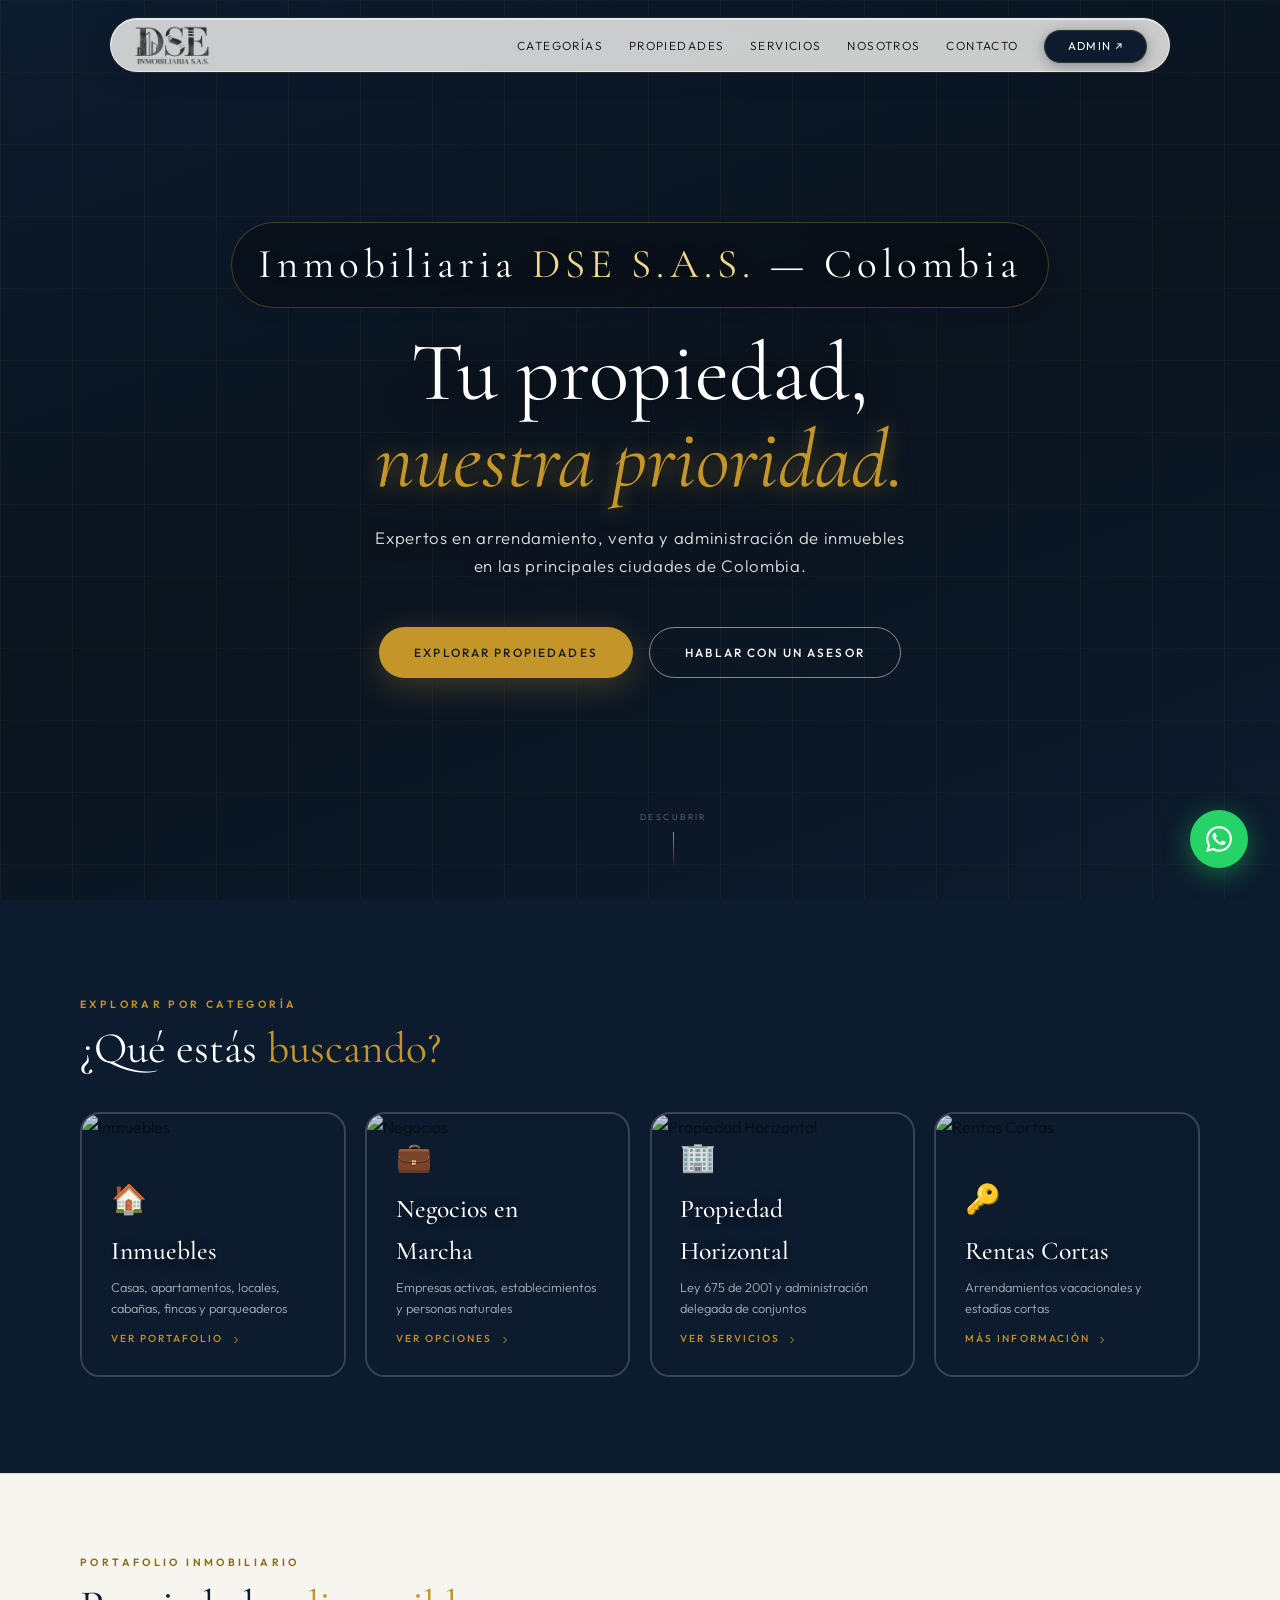
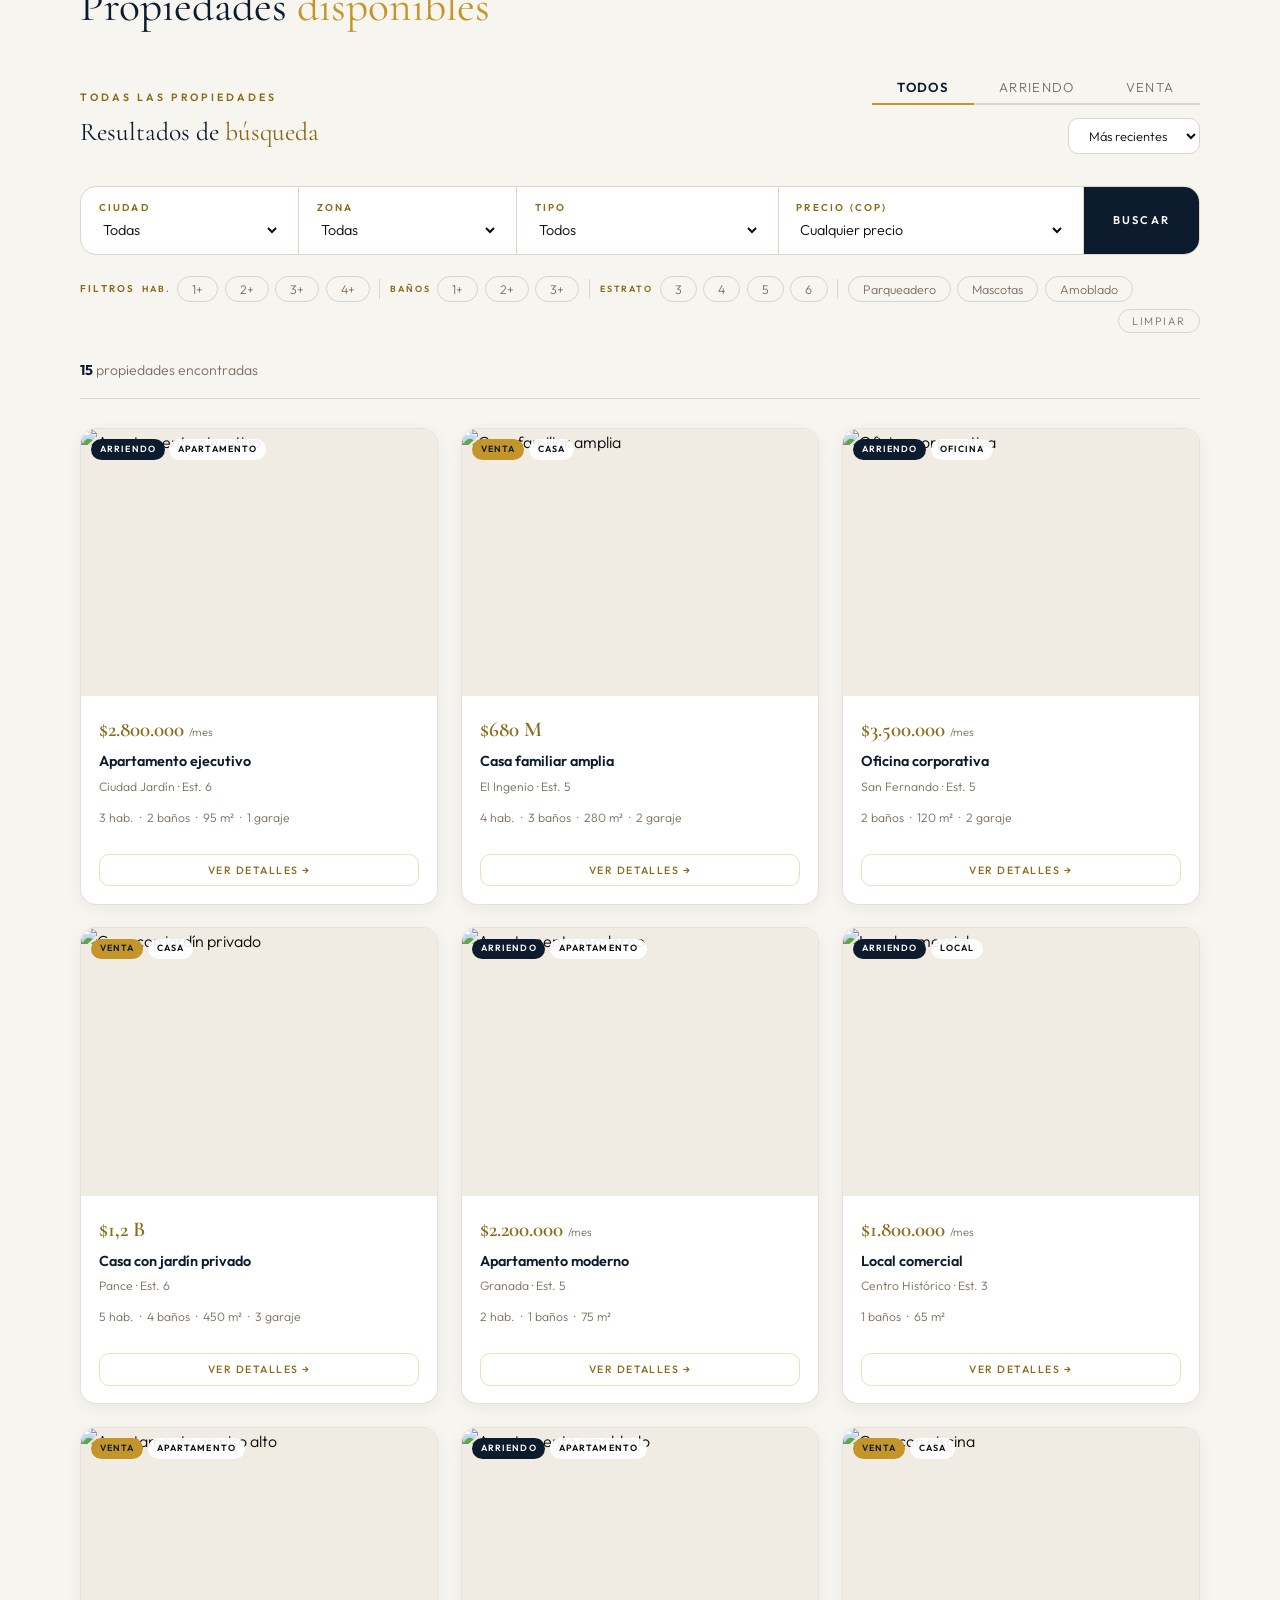
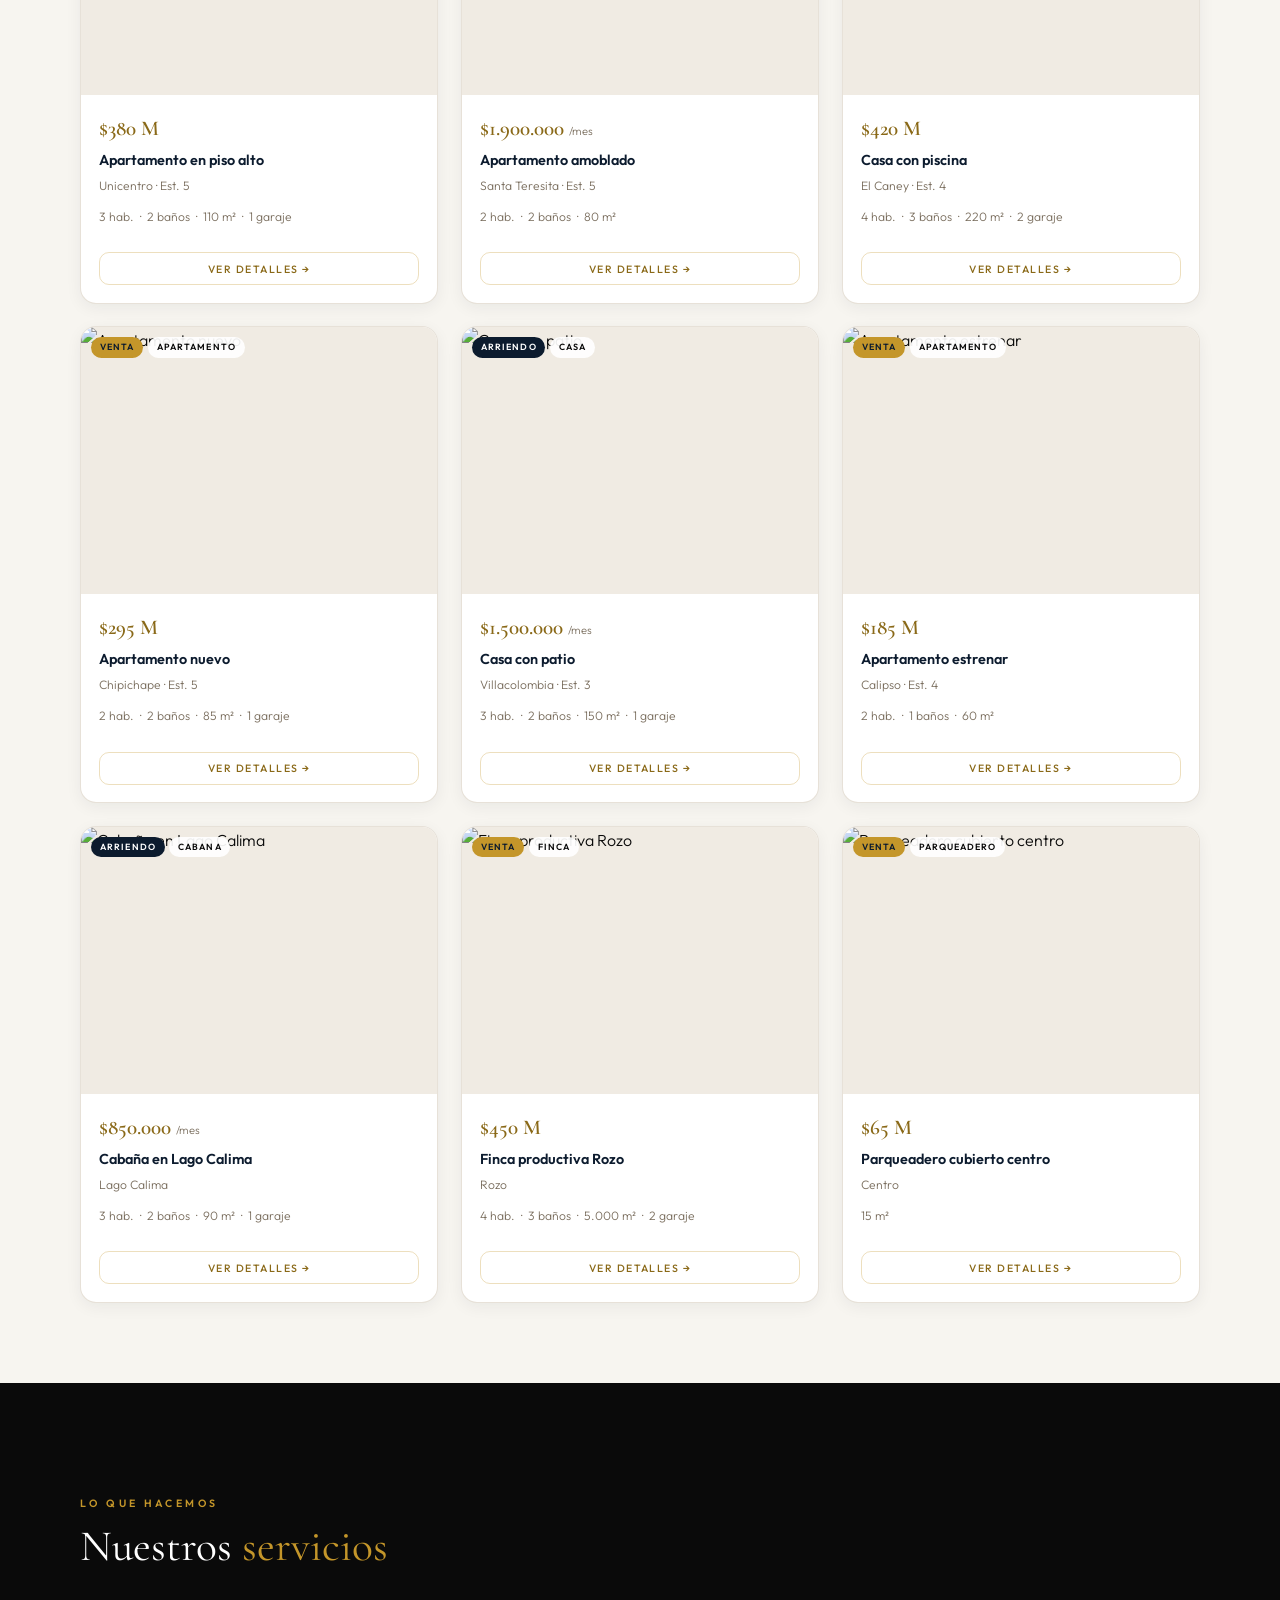
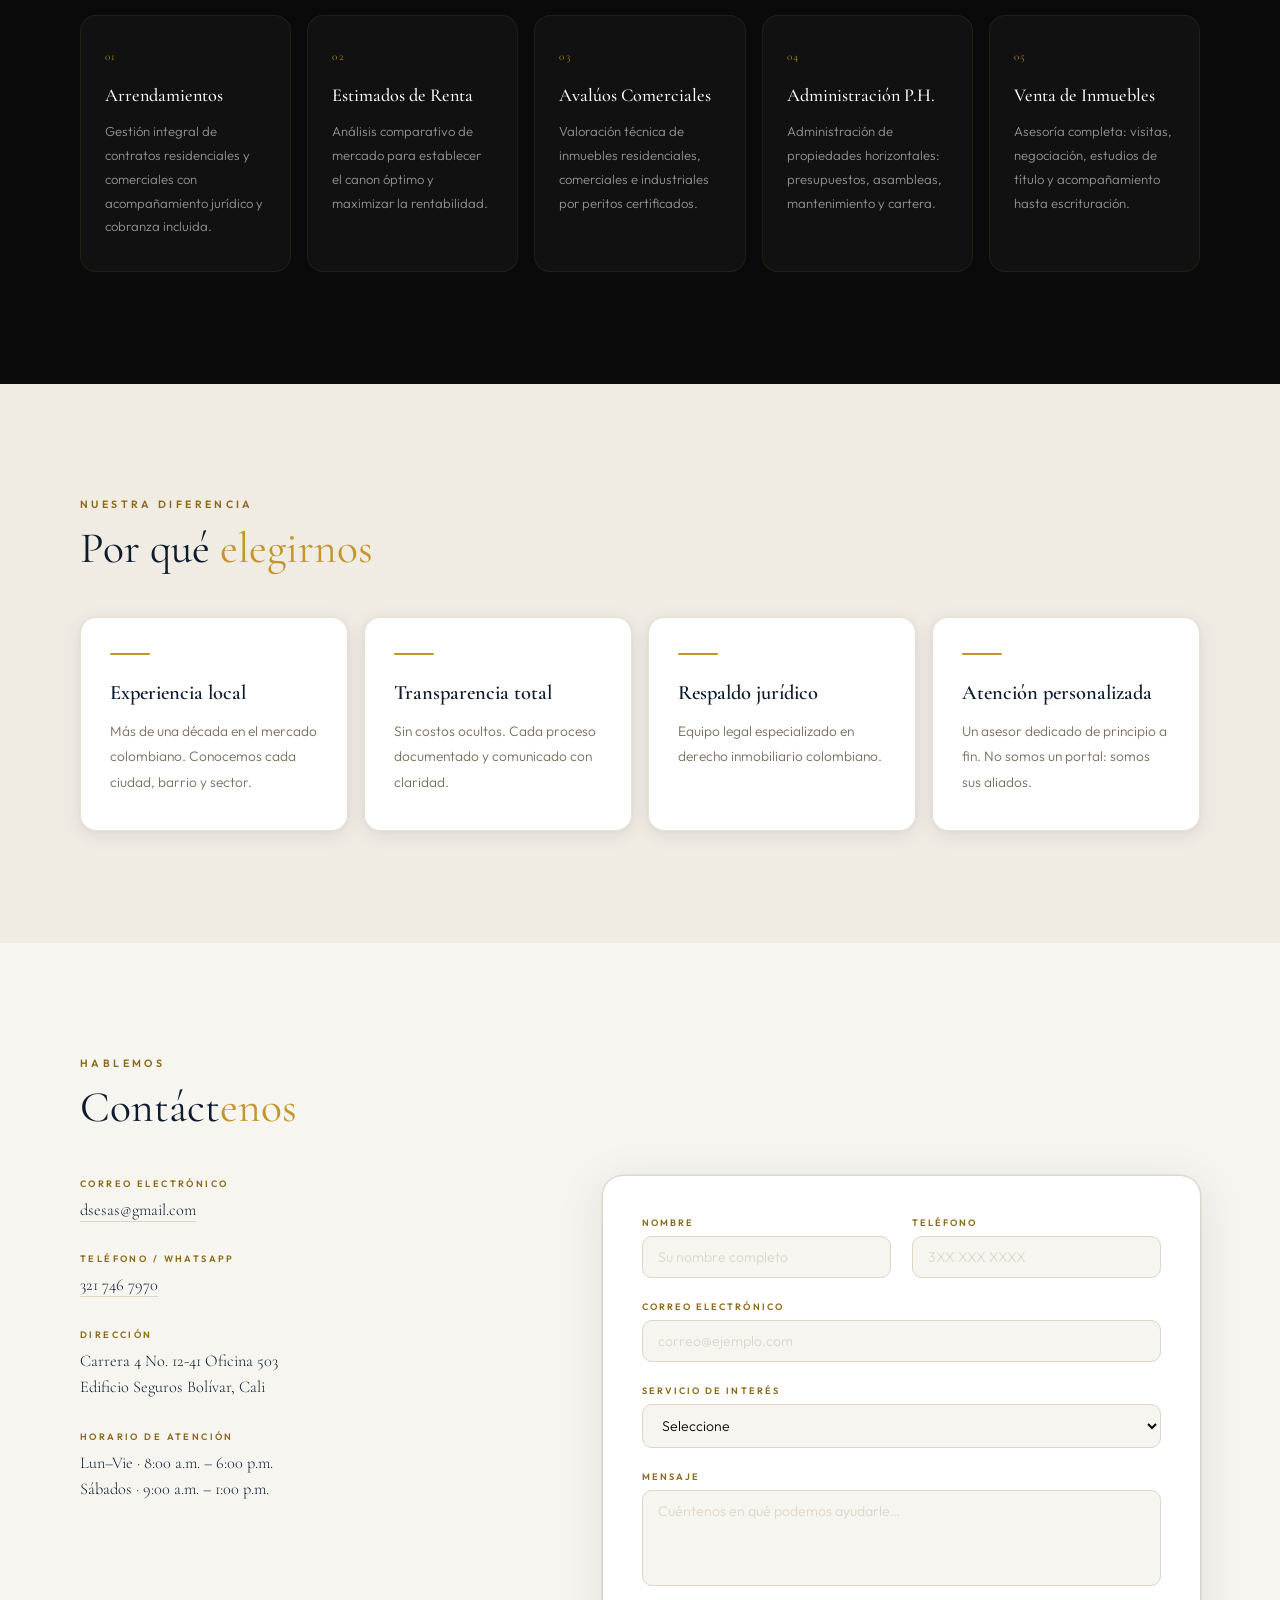
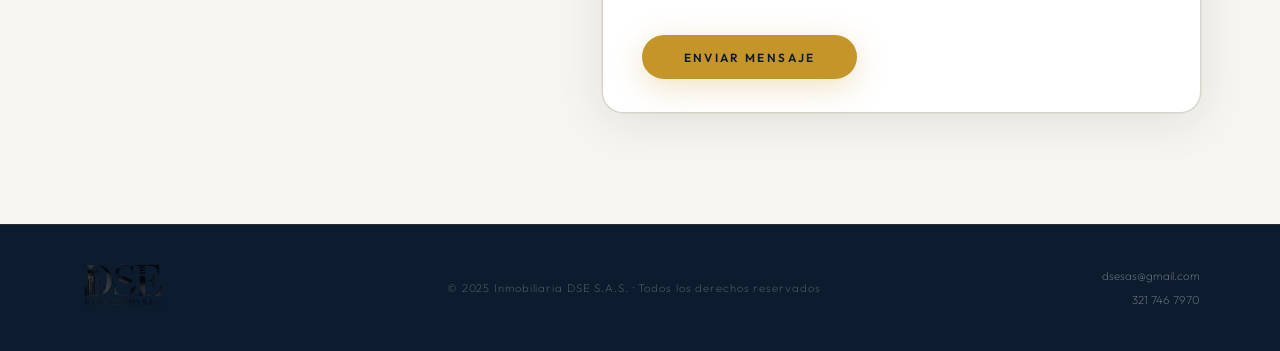
==== index.html @ b9e452bf "Marketplace de inversión en Negocios en Marcha - Botones de cada subtipo (Sociedades, Establecimient" ====
<!DOCTYPE html>
<html lang="es">
<head>
<meta charset="UTF-8"/>
<meta name="viewport" content="width=device-width,initial-scale=1.0"/>
<title>Inmobiliaria DSE S.A.S. — Colombia</title>
<link rel="preconnect" href="https://fonts.googleapis.com"/>
<link rel="preconnect" href="https://fonts.gstatic.com" crossorigin/>
<link href="https://fonts.googleapis.com/css2?family=Cormorant+Garamond:ital,wght@0,300;0,400;0,500;0,600;1,300;1,400&family=Outfit:wght@200;300;400;500;600&display=swap" rel="stylesheet"/>
<style>
*,*::before,*::after{box-sizing:border-box;margin:0;padding:0}
html{scroll-behavior:smooth}
:root{
  --gold:#C4962A;--gold-l:#F0D98A;--gold-d:#8A6918;
  --nv:#0C1B2E;--nv2:#152844;--nv3:#1E3A5F;
  --w:#F7F5F0;--ww:#FFFFFF;--b:#0A0A0A;--bg2:#F0EBE3;--sm:#DDD5C8;--sd:#7A6E5E;
  --serif:'Cormorant Garamond',serif;--sans:'Outfit',sans-serif;
  --sh:0 4px 20px rgba(12,27,46,.08),0 1px 4px rgba(12,27,46,.04);
  --shh:0 20px 60px rgba(12,27,46,.18),0 6px 18px rgba(12,27,46,.08);
  --sh-gold:0 8px 32px rgba(196,150,42,.28);
  --r:16px;--rsm:10px;--rpill:100px;
}
body{background:var(--w);color:var(--b);font-family:var(--sans);font-weight:300;line-height:1.65;overflow-x:hidden}
:focus-visible{outline:2px solid var(--gold);outline-offset:3px;border-radius:4px}
::selection{background:rgba(196,150,42,.2);color:var(--b)}
*{-webkit-tap-highlight-color:transparent}
.reveal{opacity:0;transform:translateY(28px);transition:opacity .75s ease,transform .75s ease}
.reveal.vis{opacity:1;transform:none}

/* ── NAV ─────────────────────────────────────────────────────── */
nav{position:fixed;top:1.1rem;left:50%;transform:translateX(-50%);z-index:200;display:flex;align-items:center;justify-content:space-between;padding:0 1.4rem;height:54px;background:rgba(247,245,240,.82);backdrop-filter:blur(28px) saturate(200%);-webkit-backdrop-filter:blur(28px) saturate(200%);border-radius:var(--rpill);border:1px solid rgba(255,255,255,.55);box-shadow:0 4px 28px rgba(12,27,46,.13),0 1px 0 rgba(255,255,255,.55) inset,0 0 0 1px rgba(196,150,42,.1);width:min(calc(100% - 2.4rem),1060px);transition:background .3s,box-shadow .3s}
nav.scrolled{background:rgba(247,245,240,.95);box-shadow:0 8px 40px rgba(12,27,46,.2),0 1px 0 rgba(255,255,255,.6) inset,0 0 0 1px rgba(196,150,42,.12)}
.logo{text-decoration:none;display:block;transition:opacity .2s,transform .2s}
.logo:hover{opacity:.85;transform:scale(.97)}
.logo-img{height:44px;width:auto;display:block;object-fit:contain;border-radius:8px;filter:grayscale(1) brightness(1.7) contrast(1.05)}
.nav-links{display:flex;align-items:center;gap:1.6rem;list-style:none}
.nav-links a{text-decoration:none;font-size:.74rem;font-weight:300;letter-spacing:.12em;text-transform:uppercase;color:var(--b);transition:color .2s;position:relative;padding:.2rem 0}
.nav-links a::after{content:'';position:absolute;bottom:0;left:0;width:0;height:1.5px;background:var(--gold);transition:width .3s;border-radius:2px}
.nav-links a:hover{color:var(--gold-d)}
.nav-links a:hover::after{width:100%}
.nav-links a.nav-hi{color:var(--nv);font-weight:500}
.nav-admin{background:var(--nv);color:#fff !important;padding:.52rem 1.4rem .56rem !important;border-radius:var(--rpill);letter-spacing:.12em;font-weight:400 !important;font-size:.71rem !important;transition:background .2s,transform .15s,box-shadow .2s !important;box-shadow:0 3px 14px rgba(12,27,46,.35),0 0 0 1px rgba(196,150,42,.18);border:1px solid rgba(196,150,42,.2)}
.nav-admin::after{display:none !important}
.nav-admin:hover{background:var(--gold) !important;color:var(--nv) !important}
.hamburger{display:none;flex-direction:column;gap:5px;cursor:pointer;background:none;border:none;padding:6px;border-radius:var(--rsm)}
.hamburger span{display:block;width:20px;height:1.5px;background:var(--b);transition:.3s;border-radius:2px}
.hamburger.open span:nth-child(1){transform:translateY(6.5px) rotate(45deg)}
.hamburger.open span:nth-child(2){opacity:0;transform:scaleX(0)}
.hamburger.open span:nth-child(3){transform:translateY(-6.5px) rotate(-45deg)}
.mob-menu{display:none;position:fixed;top:calc(1.1rem + 58px);left:1.2rem;right:1.2rem;z-index:199;background:rgba(247,245,240,.97);padding:1rem 1.2rem;flex-direction:column;gap:.6rem;border-radius:var(--r);box-shadow:0 20px 60px rgba(12,27,46,.2);border:1px solid rgba(196,150,42,.14);backdrop-filter:blur(16px)}
.mob-menu.open{display:flex}
.mob-menu a{text-decoration:none;font-size:.82rem;font-weight:300;letter-spacing:.1em;text-transform:uppercase;color:var(--b);padding:.55rem .8rem;border-radius:var(--rsm);transition:background .2s,color .2s}
.mob-menu a:hover{background:rgba(196,150,42,.08);color:var(--gold-d)}

/* ── HERO ─────────────────────────────────────────────────────── */
#hero{height:100vh;min-height:640px;background:var(--nv);display:flex;align-items:center;justify-content:center;text-align:center;position:relative;overflow:hidden;padding:2rem}
.hero-vid{position:absolute;inset:0;width:100%;height:100%;object-fit:cover;opacity:.68}
.hero-overlay{position:absolute;inset:0;z-index:1;background:linear-gradient(160deg,rgba(12,27,46,.62) 0%,rgba(10,10,10,.42) 50%,rgba(12,27,46,.65) 100%)}
.hero-grid{position:absolute;inset:0;z-index:2;background-image:linear-gradient(rgba(196,150,42,.05) 1px,transparent 1px),linear-gradient(90deg,rgba(196,150,42,.05) 1px,transparent 1px);background-size:72px 72px;animation:gridDrift 28s linear infinite}
@keyframes gridDrift{from{background-position:0 0,0 0}to{background-position:72px 72px,72px 72px}}
.hero-content{position:relative;z-index:3;max-width:860px}
.hero-brand{
  display:inline-block;
  font-family:var(--serif);
  font-size:clamp(1.8rem,3.2vw,2.8rem);
  font-weight:400;
  letter-spacing:.12em;
  color:#fff;
  margin-bottom:1.4rem;
  opacity:0;animation:fU .9s ease .2s forwards;
  text-shadow:0 2px 24px rgba(0,0,0,.9),0 4px 48px rgba(0,0,0,.7);
  background:rgba(0,0,0,.25);
  padding:.5rem 1.6rem;
  border-radius:var(--rpill);
  border:1px solid rgba(196,150,42,.35);
  backdrop-filter:blur(8px);
}
.hero-brand span{color:var(--gold-l)}
.hero-h1{font-family:var(--serif);font-size:clamp(3rem,6.5vw,6rem);font-weight:400;color:#fff;line-height:1.04;margin-bottom:1.3rem;opacity:0;animation:fU .9s ease .5s forwards;text-shadow:0 2px 28px rgba(0,0,0,.75),0 6px 55px rgba(0,0,0,.45)}
.hero-h1 em{font-style:italic;color:var(--gold);text-shadow:0 2px 20px rgba(196,150,42,.5)}
.hero-sub{font-size:clamp(.92rem,1.5vw,1.05rem);font-weight:300;color:rgba(255,255,255,.85);letter-spacing:.04em;margin-bottom:3rem;opacity:0;animation:fU .9s ease .8s forwards;text-shadow:0 1px 16px rgba(0,0,0,.65)}
.hero-ctas{display:flex;gap:1rem;justify-content:center;flex-wrap:wrap;opacity:0;animation:fU .9s ease 1.1s forwards}
.hero-cta{display:inline-flex;align-items:center;gap:.5rem;padding:.9rem 2.2rem;border-radius:var(--rpill);font-size:.74rem;font-weight:500;letter-spacing:.18em;text-transform:uppercase;text-decoration:none;transition:all .28s cubic-bezier(.25,.46,.45,.94)}
.hero-cta-primary{background:var(--gold);color:var(--nv);box-shadow:var(--sh-gold)}
.hero-cta-primary:hover{background:#d4a830;box-shadow:0 12px 40px rgba(196,150,42,.5);transform:translateY(-3px)}
.hero-cta-secondary{border:1.5px solid rgba(255,255,255,.5);color:#fff;backdrop-filter:blur(4px)}
.hero-cta-secondary:hover{border-color:var(--gold);color:var(--gold);background:rgba(196,150,42,.12);transform:translateY(-3px)}
@keyframes fU{from{opacity:0;transform:translateY(22px)}to{opacity:1;transform:translateY(0)}}
.hero-scroll{position:absolute;bottom:2rem;left:50%;transform:translateX(-50%);display:flex;flex-direction:column;align-items:center;gap:.5rem;opacity:0;animation:fU .9s ease 1.6s forwards;z-index:3}
.hero-scroll span{font-size:.54rem;font-weight:200;letter-spacing:.28em;text-transform:uppercase;color:rgba(255,255,255,.5)}
.hero-scroll-line{width:1px;height:36px;background:linear-gradient(var(--gold),transparent);animation:scrollLine 2.2s ease-in-out 2s infinite}
@keyframes scrollLine{0%{transform:scaleY(0);transform-origin:top}50%{transform:scaleY(1);transform-origin:top}51%{transform:scaleY(1);transform-origin:bottom}100%{transform:scaleY(0);transform-origin:bottom}}

/* ── SECCIÓN BASE ─────────────────────────────────────────────── */
.sec{padding:7rem 5rem}
.sec-label{font-size:.66rem;font-weight:600;letter-spacing:.32em;text-transform:uppercase;color:var(--gold-d);margin-bottom:.7rem}
.sec-title{font-family:var(--serif);font-size:clamp(2.2rem,3.4vw,3.2rem);font-weight:400;margin-bottom:2.8rem;line-height:1.08}
.sec-title span{color:var(--gold)}

/* ── CATEGORÍAS — 4 tarjetas grandes ─────────────────────────── */
#categorias{background:var(--nv);padding:6rem 5rem}
#categorias .sec-label{color:var(--gold)}
#categorias .sec-title{color:#fff}
#categorias .sec-title span{color:var(--gold)}

.cat-grid{display:grid;grid-template-columns:repeat(4,1fr);gap:1.2rem;margin-bottom:0}
.cat-card{
  position:relative;border-radius:20px;overflow:hidden;cursor:pointer;
  aspect-ratio:1/1;
  border:2px solid rgba(255,255,255,.18);
  transition:transform .35s ease,box-shadow .35s,border-color .3s;
}
.cat-card:hover{transform:translateY(-6px);border-color:rgba(255,255,255,.75);box-shadow:0 0 0 1px rgba(255,255,255,.4),0 0 32px rgba(255,255,255,.18),0 28px 60px rgba(0,0,0,.5)}
.cat-card.active{border-color:#fff;box-shadow:0 0 0 2px #fff,0 0 40px rgba(255,255,255,.22),0 20px 50px rgba(0,0,0,.4)}
.cat-card img{width:100%;height:100%;object-fit:cover;transition:transform .5s ease}
.cat-card:hover img{transform:scale(1.05)}
.cat-card::after{content:'';position:absolute;inset:0;background:linear-gradient(to top,rgba(12,27,46,.9) 0%,rgba(12,27,46,.4) 50%,rgba(12,27,46,.15) 100%)}
.cat-card-body{position:absolute;bottom:0;left:0;right:0;z-index:2;padding:1.6rem 1.8rem}
.cat-card-icon{font-size:1.8rem;margin-bottom:.5rem}
.cat-card-title{font-family:var(--serif);font-size:1.6rem;font-weight:500;color:#fff;margin-bottom:.3rem;text-shadow:0 2px 12px rgba(0,0,0,.5)}
.cat-card-desc{font-size:.8rem;font-weight:300;color:rgba(255,255,255,.65);line-height:1.6}
.cat-card-arrow{display:inline-flex;align-items:center;gap:.4rem;margin-top:.8rem;font-size:.64rem;font-weight:500;letter-spacing:.2em;text-transform:uppercase;color:var(--gold);transition:gap .2s}
.cat-card:hover .cat-card-arrow{gap:.7rem}

/* Paneles dinámicos */
.cat-panel{display:none;margin-top:3rem;padding-top:3rem;border-top:1px solid rgba(196,150,42,.2)}
.cat-panel.on{display:block;animation:fU .45s ease forwards}

/* ── PANEL INMUEBLES ──────────────────────────────────────────── */
.subtype-grid{display:grid;grid-template-columns:repeat(6,1fr);gap:1rem;margin-bottom:3rem}
.subtype-card{position:relative;border-radius:var(--r);overflow:hidden;cursor:pointer;aspect-ratio:3/4;border:1.5px solid rgba(196,150,42,.12);transition:transform .3s,box-shadow .3s,border-color .3s}
.subtype-card:hover{transform:translateY(-6px);box-shadow:0 20px 48px rgba(0,0,0,.5);border-color:rgba(196,150,42,.5)}
.subtype-card img{width:100%;height:100%;object-fit:cover;transition:transform .5s}
.subtype-card:hover img{transform:scale(1.08)}
.subtype-card::after{content:'';position:absolute;inset:0;background:linear-gradient(to top,rgba(12,27,46,.88) 0%,rgba(12,27,46,.15) 65%,transparent 100%)}
.subtype-lbl{position:absolute;bottom:0;left:0;right:0;z-index:2;padding:.75rem .85rem;font-family:var(--serif);font-size:1rem;font-weight:500;color:#fff;text-shadow:0 1px 8px rgba(0,0,0,.6)}
.subtype-lbl small{display:block;font-family:var(--sans);font-size:.54rem;font-weight:300;letter-spacing:.18em;text-transform:uppercase;color:var(--gold-l);margin-top:.1rem}

/* Portfolio dentro del panel */
.portfolio-wrap{background:rgba(255,255,255,.04);border-radius:20px;padding:2.4rem;border:1px solid rgba(196,150,42,.1)}
.mkt-header{display:flex;align-items:flex-end;justify-content:space-between;margin-bottom:2rem;flex-wrap:wrap;gap:1rem}
.mkt-tabs{display:flex;border-bottom:2px solid rgba(196,150,42,.15)}
.tab{padding:.55rem 1.6rem;border:none;background:none;font-family:var(--sans);font-size:.82rem;font-weight:300;letter-spacing:.1em;text-transform:uppercase;color:rgba(255,255,255,.45);cursor:pointer;border-bottom:2px solid transparent;margin-bottom:-2px;transition:color .2s,border-color .2s}
.tab:hover{color:rgba(255,255,255,.8)}
.tab.on{color:#fff;border-bottom-color:var(--gold);font-weight:600}
.sort-wrap select{border:1.5px solid rgba(196,150,42,.25);background:rgba(255,255,255,.08);font-family:var(--sans);font-size:.8rem;font-weight:300;color:#fff;padding:.48rem 1rem;cursor:pointer;outline:none;border-radius:var(--rsm);transition:border-color .2s}
.sort-wrap select:focus{border-color:var(--gold)}
.sort-wrap select option{background:var(--nv2);color:#fff}

.sg{display:grid;grid-template-columns:1fr 1fr 1.2fr 1.4fr auto;gap:0;background:rgba(255,255,255,.06);border:1.5px solid rgba(196,150,42,.2);border-radius:var(--r);overflow:hidden;margin-bottom:1.3rem}
.sf{padding:.85rem 1.1rem;display:flex;flex-direction:column;gap:4px;border-right:1px solid rgba(196,150,42,.15)}
.sf:last-child{border-right:none}
.sf label{font-size:.62rem;font-weight:600;letter-spacing:.22em;text-transform:uppercase;color:var(--gold)}
.sf input,.sf select{border:none;background:none;font-family:var(--sans);font-size:.9rem;font-weight:300;color:#fff;outline:none;width:100%;cursor:pointer}
.sf input::placeholder{color:rgba(255,255,255,.3)}
.sf select option{background:var(--nv2);color:#fff}
.sbtn{background:var(--gold);color:var(--nv);border:none;padding:0 1.8rem;font-family:var(--sans);font-size:.7rem;font-weight:600;letter-spacing:.2em;text-transform:uppercase;cursor:pointer;transition:background .2s;white-space:nowrap}
.sbtn:hover{background:#d4a830}

.chips{display:flex;align-items:center;flex-wrap:wrap;gap:.4rem;margin-bottom:1.6rem}
.chip-lbl{font-size:.62rem;font-weight:600;letter-spacing:.22em;text-transform:uppercase;color:var(--gold)}
.chip{padding:.3rem .88rem;border:1.5px solid rgba(196,150,42,.25);background:rgba(255,255,255,.05);font-family:var(--sans);font-size:.78rem;font-weight:300;color:rgba(255,255,255,.7);cursor:pointer;transition:all .2s;border-radius:var(--rpill)}
.chip:hover{border-color:rgba(196,150,42,.6);color:#fff;background:rgba(196,150,42,.1)}
.chip.on{background:var(--gold);color:var(--nv);border-color:var(--gold);font-weight:600}
.chip-div{width:1px;height:20px;background:rgba(196,150,42,.2);margin:0 .2rem}
.clr-btn{margin-left:auto;background:none;border:1.5px solid rgba(196,150,42,.3);font-family:var(--sans);font-size:.68rem;font-weight:300;letter-spacing:.14em;text-transform:uppercase;color:rgba(255,255,255,.5);cursor:pointer;padding:.26rem .82rem;border-radius:var(--rpill);transition:all .2s}
.clr-btn:hover{border-color:var(--gold);color:var(--gold)}

.res-bar{display:flex;align-items:center;justify-content:space-between;margin-bottom:1.8rem;padding-bottom:1rem;border-bottom:1px solid rgba(196,150,42,.12)}
.res-count{font-size:.88rem;font-weight:300;color:rgba(255,255,255,.6)}
.res-count strong{font-weight:700;color:#fff}

.pgrid{display:grid;grid-template-columns:repeat(3,1fr);gap:1.4rem}
.pcard{background:var(--ww);border-radius:var(--r);overflow:hidden;border:1.5px solid rgba(221,213,200,.65);transition:transform .32s,box-shadow .32s,border-color .28s;cursor:pointer}
.pcard:hover{transform:translateY(-5px);box-shadow:0 16px 44px rgba(12,27,46,.1);border-color:rgba(196,150,42,.35)}
.pimg{width:100%;aspect-ratio:4/3;position:relative;overflow:hidden;background:var(--bg2)}
.pimg img{position:absolute;inset:0;width:100%;height:100%;object-fit:cover;transition:transform .6s}
.pcard:hover .pimg img{transform:scale(1.05)}
.pbadges{position:absolute;top:.65rem;left:.65rem;display:flex;gap:.3rem;z-index:3}
.badge{padding:.18rem .55rem;font-size:.56rem;font-weight:600;letter-spacing:.12em;text-transform:uppercase;border-radius:var(--rpill)}
.b-arr{background:var(--nv);color:#fff}
.b-ven{background:var(--gold);color:var(--nv)}
.b-typ{background:rgba(255,255,255,.92);color:var(--b)}
.pbody{padding:1rem 1.15rem 1.1rem}
.pprice{font-family:var(--serif);font-size:1.32rem;font-weight:600;color:var(--gold-d);margin-bottom:.2rem}
.pprice span{font-family:var(--sans);font-size:.7rem;font-weight:300;color:var(--sd)}
.pname{font-size:.9rem;font-weight:600;color:var(--nv);margin-bottom:.18rem}
.ploc{font-size:.76rem;font-weight:300;color:var(--sd);margin-bottom:.7rem}
.pspecs-row{font-size:.76rem;font-weight:300;color:var(--sd);margin-bottom:.9rem;padding-bottom:.7rem;border-bottom:1px solid var(--sl)}
.pcard-btn{display:block;width:100%;padding:.52rem;background:transparent;border:1.5px solid rgba(196,150,42,.3);border-radius:var(--rsm);font-family:var(--sans);font-size:.66rem;font-weight:500;letter-spacing:.14em;text-transform:uppercase;color:var(--gold-d);cursor:pointer;transition:all .22s;text-align:center}
.pcard-btn:hover{background:var(--gold);color:var(--nv);border-color:var(--gold)}
.no-res{grid-column:1/-1;text-align:center;padding:4rem 0}
.no-res p{font-family:var(--serif);font-size:1.5rem;color:var(--gold-d);margin-bottom:.4rem}
.no-res small{font-size:.78rem;font-weight:200;color:var(--sd)}

/* ── MODAL DETALLE PROPIEDAD ──────────────────────────────────── */
#prop-detail-modal{position:fixed;inset:0;z-index:500;background:rgba(10,18,32,.68);backdrop-filter:blur(10px);display:none;align-items:center;justify-content:center;padding:1rem}
#prop-detail-modal.open{display:flex;animation:fU .3s ease}
.prop-modal{background:var(--ww);border-radius:24px;overflow:hidden;width:100%;max-width:860px;max-height:94vh;display:flex;flex-direction:column;box-shadow:0 48px 120px rgba(0,0,0,.5);position:relative;overflow-y:auto}

/* Gallery */
.pm-gallery{position:relative;width:100%;aspect-ratio:16/9;flex-shrink:0;background:var(--nv2);overflow:hidden}
.pm-main-img{position:absolute;inset:0;width:100%;height:100%;object-fit:cover;transition:opacity .3s ease}
.pm-main-img.fading{opacity:0}
.pm-close{position:absolute;top:.85rem;right:.85rem;z-index:20;width:36px;height:36px;border-radius:50%;background:rgba(0,0,0,.45);border:none;color:#fff;font-size:.95rem;cursor:pointer;display:flex;align-items:center;justify-content:center;transition:background .2s;backdrop-filter:blur(6px)}
.pm-close:hover{background:rgba(0,0,0,.75)}
.pm-badges-modal{position:absolute;top:.85rem;left:.85rem;display:flex;gap:.3rem;z-index:10}
.pm-thumbs{position:absolute;bottom:.8rem;left:50%;transform:translateX(-50%);display:flex;gap:.5rem;z-index:10}
.pm-thumb{width:54px;height:54px;border-radius:8px;overflow:hidden;cursor:pointer;border:2.5px solid rgba(255,255,255,.28);flex-shrink:0;opacity:.65;transition:all .25s;animation:thumbIn .4s ease backwards}
.pm-thumb img{width:100%;height:100%;object-fit:cover;display:block}
.pm-thumb.active{border-color:#fff;opacity:1;transform:translateY(-3px);box-shadow:0 4px 16px rgba(0,0,0,.4)}
.pm-thumb:hover{opacity:1;border-color:rgba(255,255,255,.75)}
.pm-thumb:nth-child(1){animation-delay:.05s}.pm-thumb:nth-child(2){animation-delay:.12s}
.pm-thumb:nth-child(3){animation-delay:.19s}.pm-thumb:nth-child(4){animation-delay:.26s}
@keyframes thumbIn{from{opacity:0;transform:translateY(10px)}to{}}

/* Body del modal */
.pm-body{padding:1.8rem 2rem 2.2rem;display:flex;flex-direction:column;gap:1.5rem}
.pm-price{font-family:var(--serif);font-size:1.85rem;font-weight:500;color:var(--gold-d)}
.pm-price span{font-family:var(--sans);font-size:.72rem;font-weight:300;color:var(--sd)}
.pm-name{font-family:var(--serif);font-size:1.22rem;font-weight:500;color:var(--nv);margin-top:.2rem}
.pm-loc{font-size:.79rem;font-weight:300;color:var(--sd);margin-top:.15rem;display:flex;align-items:center;gap:.4rem}
.pm-loc::before{content:'';width:12px;height:1.5px;background:var(--gold);flex-shrink:0;display:inline-block}
.pm-divider{height:1px;background:var(--sl)}
.pm-sec-title{font-size:.58rem;font-weight:700;letter-spacing:.24em;text-transform:uppercase;color:var(--gold-d);margin-bottom:.75rem}
/* Specs */
.pm-specs-grid{display:grid;grid-template-columns:repeat(auto-fill,minmax(78px,1fr));gap:.5rem}
.pm-spec-item{background:var(--bg2);border:1px solid rgba(221,213,200,.6);border-radius:10px;padding:.55rem .4rem;text-align:center}
.pm-spec-val{font-size:.88rem;font-weight:700;color:var(--nv);display:block}
.pm-spec-lbl{font-size:.49rem;font-weight:400;letter-spacing:.1em;text-transform:uppercase;color:var(--sd);display:block;margin-top:.1rem}
/* Descripción */
.pm-desc{font-size:.87rem;font-weight:300;color:var(--b);line-height:1.9}
/* Condiciones */
.pm-conds-list{display:flex;flex-direction:column;gap:.45rem}
.pm-cond-item{display:flex;align-items:flex-start;gap:.65rem;font-size:.83rem;font-weight:300;color:var(--b);line-height:1.55}
.pm-cond-item::before{content:'';width:6px;height:6px;border-radius:50%;background:var(--gold);flex-shrink:0;margin-top:.5rem}
/* Extras info */
.pm-extras-grid{display:grid;grid-template-columns:repeat(auto-fill,minmax(110px,1fr));gap:.5rem}
.pm-extra-item{background:var(--bg2);border-radius:10px;padding:.55rem .7rem;border:1px solid rgba(221,213,200,.5)}
.pm-extra-lbl{display:block;font-size:.5rem;font-weight:600;letter-spacing:.16em;text-transform:uppercase;color:var(--gold-d);margin-bottom:.15rem}
.pm-extra-val{display:block;font-size:.83rem;font-weight:400;color:var(--nv)}
/* WhatsApp btn */
.pm-wa-btn{display:flex;align-items:center;justify-content:center;gap:.7rem;padding:1rem 2rem;background:#25D366;color:#fff;border:none;border-radius:var(--rpill);font-family:var(--sans);font-size:.78rem;font-weight:600;letter-spacing:.12em;text-transform:uppercase;cursor:pointer;transition:background .2s,transform .15s,box-shadow .2s;box-shadow:0 8px 28px rgba(37,211,102,.32);width:100%}
.pm-wa-btn:hover{background:#1ea355;transform:translateY(-2px);box-shadow:0 14px 36px rgba(37,211,102,.4)}
@media(max-width:640px){.prop-modal{border-radius:16px}.pm-gallery{aspect-ratio:4/3}.pm-thumbs{gap:.35rem}.pm-thumb{width:42px;height:42px}.pm-body{padding:1.2rem 1.2rem 1.6rem;gap:1.2rem}.pm-price{font-size:1.5rem}.pm-specs-grid{grid-template-columns:repeat(3,1fr)}}

/* ── PANEL NEGOCIOS ───────────────────────────────────────────── */
.neg-sub-grid{display:grid;grid-template-columns:repeat(3,1fr);gap:1.5rem}
.neg-sub-card{background:rgba(255,255,255,.05);border:1.5px solid rgba(196,150,42,.15);border-radius:20px;padding:2rem;transition:all .3s}
.neg-sub-card:hover{background:rgba(196,150,42,.08);border-color:rgba(196,150,42,.4)}
.neg-sub-icon{font-size:2.4rem;margin-bottom:1rem}
.neg-sub-title{font-family:var(--serif);font-size:1.4rem;font-weight:500;color:#fff;margin-bottom:.5rem}
.neg-sub-desc{font-size:.82rem;font-weight:300;color:rgba(255,255,255,.5);line-height:1.7;margin-bottom:1.5rem}
.neg-form-toggle{display:inline-flex;align-items:center;gap:.5rem;padding:.55rem 1.4rem;border-radius:var(--rpill);border:1.5px solid rgba(196,150,42,.4);color:var(--gold-l);font-family:var(--sans);font-size:.7rem;font-weight:400;letter-spacing:.14em;text-transform:uppercase;cursor:pointer;background:none;transition:all .25s}
.neg-form-toggle:hover{background:rgba(196,150,42,.12);border-color:var(--gold);color:#fff}
.neg-inline-form{display:none;margin-top:1.4rem;background:rgba(0,0,0,.2);border-radius:var(--r);padding:1.4rem;border:1px solid rgba(196,150,42,.12)}
.neg-inline-form.open{display:block;animation:fU .35s ease forwards}
.nif-row{margin-bottom:1rem}
.nif-label{font-size:.6rem;font-weight:600;letter-spacing:.2em;text-transform:uppercase;color:var(--gold);margin-bottom:.35rem;display:block}
.nif-input{width:100%;background:rgba(255,255,255,.07);border:1.5px solid rgba(196,150,42,.2);border-radius:var(--rsm);padding:.6rem .9rem;font-family:var(--sans);font-size:.85rem;font-weight:300;color:#fff;outline:none;transition:border-color .2s}
.nif-input:focus{border-color:var(--gold)}
.nif-input::placeholder{color:rgba(255,255,255,.25)}
.nif-select{width:100%;background:var(--nv2);border:1.5px solid rgba(196,150,42,.2);border-radius:var(--rsm);padding:.6rem .9rem;font-family:var(--sans);font-size:.85rem;font-weight:300;color:#fff;outline:none;cursor:pointer}
.nif-select option{background:var(--nv2)}
.nif-2col{display:grid;grid-template-columns:1fr 1fr;gap:1rem}
.nif-btn{margin-top:.5rem;padding:.7rem 1.8rem;background:var(--gold);color:var(--nv);border:none;border-radius:var(--rpill);font-family:var(--sans);font-size:.7rem;font-weight:600;letter-spacing:.2em;text-transform:uppercase;cursor:pointer;transition:background .2s}
.nif-btn:hover{background:#d4a830}

/* ── MARKETPLACE NEGOCIOS ─────────────────────────────────────── */
#neg-market-modal{position:fixed;inset:0;z-index:600;background:rgba(8,14,26,.92);backdrop-filter:blur(14px);display:none;flex-direction:column;overflow:hidden}
#neg-market-modal.open{display:flex;animation:fU .3s ease}
.nmk-topbar{display:flex;align-items:center;justify-content:space-between;padding:1.4rem 2.2rem 1rem;border-bottom:1px solid rgba(196,150,42,.18);flex-shrink:0}
.nmk-logo{font-family:var(--serif);font-size:1.2rem;color:var(--gold-l);letter-spacing:.04em}
.nmk-logo span{color:rgba(255,255,255,.4);font-weight:300;font-size:.9rem;margin-left:.6rem}
.nmk-close{width:36px;height:36px;border-radius:50%;border:1.5px solid rgba(255,255,255,.2);background:none;color:rgba(255,255,255,.7);font-size:1.1rem;cursor:pointer;transition:all .2s;display:flex;align-items:center;justify-content:center}
.nmk-close:hover{background:rgba(255,255,255,.1);color:#fff}
.nmk-tabs{display:flex;gap:.5rem;padding:.9rem 2.2rem;border-bottom:1px solid rgba(255,255,255,.07);flex-shrink:0;flex-wrap:wrap}
.nmk-tab{padding:.45rem 1.2rem;border-radius:var(--rpill);border:1.5px solid rgba(196,150,42,.22);background:none;color:rgba(255,255,255,.5);font-family:var(--sans);font-size:.68rem;font-weight:400;letter-spacing:.14em;text-transform:uppercase;cursor:pointer;transition:all .22s}
.nmk-tab:hover{border-color:rgba(196,150,42,.55);color:#fff}
.nmk-tab.on{background:var(--gold);border-color:var(--gold);color:var(--nv);font-weight:700}
.nmk-body{flex:1;overflow-y:auto;padding:1.8rem 2.2rem 2.4rem}
.nmk-grid{display:grid;grid-template-columns:repeat(3,1fr);gap:1.2rem}
.nmk-card{background:rgba(255,255,255,.04);border:1.5px solid rgba(196,150,42,.14);border-radius:18px;overflow:hidden;cursor:pointer;transition:transform .28s,box-shadow .28s,border-color .22s}
.nmk-card:hover{transform:translateY(-5px);border-color:rgba(196,150,42,.5);box-shadow:0 18px 50px rgba(0,0,0,.5)}
.nmk-img{width:100%;aspect-ratio:16/9;object-fit:cover;display:block}
.nmk-body2{padding:1.3rem 1.4rem 1.5rem}
.nmk-type{font-size:.56rem;font-weight:700;letter-spacing:.2em;text-transform:uppercase;color:var(--gold);margin-bottom:.5rem}
.nmk-name{font-family:var(--serif);font-size:1.15rem;font-weight:500;color:#fff;margin-bottom:.25rem}
.nmk-sector{font-size:.75rem;font-weight:300;color:rgba(255,255,255,.45);margin-bottom:1rem}
.nmk-metrics{display:grid;grid-template-columns:1fr 1fr;gap:.5rem;margin-bottom:1.1rem}
.nmk-metric{background:rgba(0,0,0,.25);border-radius:10px;padding:.55rem .7rem;border:1px solid rgba(196,150,42,.1)}
.nmk-mv{font-size:.9rem;font-weight:700;color:var(--gold-l);display:block}
.nmk-ml{font-size:.48rem;font-weight:400;letter-spacing:.12em;text-transform:uppercase;color:rgba(255,255,255,.35);display:block;margin-top:.1rem}
.nmk-pitch{font-size:.76rem;font-weight:300;color:rgba(255,255,255,.5);line-height:1.7;margin-bottom:1.2rem;display:-webkit-box;-webkit-line-clamp:3;-webkit-box-orient:vertical;overflow:hidden}
.nmk-btn{display:block;width:100%;padding:.6rem;background:transparent;border:1.5px solid rgba(196,150,42,.35);border-radius:var(--rsm);font-family:var(--sans);font-size:.63rem;font-weight:600;letter-spacing:.16em;text-transform:uppercase;color:var(--gold-l);cursor:pointer;transition:all .22s;text-align:center}
.nmk-btn:hover{background:var(--gold);color:var(--nv);border-color:var(--gold)}
.nmk-empty{text-align:center;padding:4rem 2rem;color:rgba(255,255,255,.3);font-size:.9rem}
/* ── DETALLE NEGOCIO ────── */
#neg-detail-modal{position:fixed;inset:0;z-index:650;background:rgba(8,14,26,.78);backdrop-filter:blur(12px);display:none;align-items:center;justify-content:center;padding:1rem}
#neg-detail-modal.open{display:flex;animation:fU .28s ease}
.ndm-wrap{background:#0f1d30;border:1.5px solid rgba(196,150,42,.22);border-radius:24px;width:100%;max-width:760px;max-height:93vh;overflow-y:auto;position:relative;box-shadow:0 48px 100px rgba(0,0,0,.7)}
.ndm-img{width:100%;aspect-ratio:16/9;object-fit:cover;display:block;flex-shrink:0}
.ndm-close{position:absolute;top:1rem;right:1rem;width:36px;height:36px;border-radius:50%;border:1.5px solid rgba(255,255,255,.25);background:rgba(8,14,26,.7);color:rgba(255,255,255,.8);font-size:1rem;cursor:pointer;display:flex;align-items:center;justify-content:center;transition:all .2s;z-index:10}
.ndm-close:hover{background:rgba(255,255,255,.15);color:#fff}
.ndm-body{padding:1.8rem 2rem 2.2rem}
.ndm-type-badge{display:inline-block;padding:.28rem .9rem;border-radius:var(--rpill);border:1px solid rgba(196,150,42,.4);font-size:.56rem;font-weight:700;letter-spacing:.2em;text-transform:uppercase;color:var(--gold);margin-bottom:.8rem}
.ndm-name{font-family:var(--serif);font-size:1.8rem;font-weight:500;color:#fff;margin-bottom:.3rem}
.ndm-sector{font-size:.82rem;color:rgba(255,255,255,.4);margin-bottom:1.4rem}
.ndm-metrics-row{display:grid;grid-template-columns:repeat(4,1fr);gap:.6rem;margin-bottom:1.5rem}
.ndm-metric{background:rgba(196,150,42,.08);border:1px solid rgba(196,150,42,.18);border-radius:12px;padding:.8rem .7rem;text-align:center}
.ndm-mv{font-size:1.05rem;font-weight:700;color:var(--gold-l);display:block}
.ndm-ml{font-size:.46rem;font-weight:400;letter-spacing:.12em;text-transform:uppercase;color:rgba(255,255,255,.35);display:block;margin-top:.18rem}
.ndm-sec-title{font-size:.56rem;font-weight:700;letter-spacing:.22em;text-transform:uppercase;color:var(--gold-d);margin-bottom:.7rem}
.ndm-desc{font-size:.85rem;font-weight:300;color:rgba(255,255,255,.65);line-height:1.9;margin-bottom:1.5rem}
.ndm-conds{display:flex;flex-direction:column;gap:.42rem;margin-bottom:1.8rem}
.ndm-cond{display:flex;align-items:flex-start;gap:.6rem;font-size:.8rem;font-weight:300;color:rgba(255,255,255,.5);line-height:1.55}
.ndm-cond::before{content:'';width:5px;height:5px;border-radius:50%;background:var(--gold);flex-shrink:0;margin-top:.48rem}
.ndm-wa-btn{display:flex;align-items:center;justify-content:center;gap:.7rem;padding:1rem 2rem;background:#25D366;color:#fff;border:none;border-radius:var(--rpill);font-family:var(--sans);font-size:.78rem;font-weight:600;letter-spacing:.12em;text-transform:uppercase;cursor:pointer;transition:all .2s;box-shadow:0 8px 28px rgba(37,211,102,.3);width:100%}
.ndm-wa-btn:hover{background:#1ea355;transform:translateY(-2px)}
.ndm-divider{border:none;border-top:1px solid rgba(255,255,255,.07);margin:1.2rem 0}
@media(max-width:900px){.nmk-grid{grid-template-columns:repeat(2,1fr)}}
@media(max-width:600px){.nmk-grid{grid-template-columns:1fr}.nmk-topbar,.nmk-body{padding-left:1.2rem;padding-right:1.2rem}.nmk-tabs{padding-left:1.2rem}.ndm-metrics-row{grid-template-columns:repeat(2,1fr)}.ndm-body{padding:1.2rem}}

/* ── PANEL PROPIEDAD HORIZONTAL ───────────────────────────────── */
.ph-tabs{display:flex;gap:.6rem;margin-bottom:2.5rem;flex-wrap:wrap}
.ph-tab{padding:.6rem 1.6rem;border-radius:var(--rpill);border:1.5px solid rgba(196,150,42,.28);background:rgba(255,255,255,.04);color:rgba(255,255,255,.65);font-family:var(--sans);font-size:.78rem;font-weight:300;letter-spacing:.08em;cursor:pointer;transition:all .25s}
.ph-tab:hover{border-color:rgba(196,150,42,.6);color:#fff}
.ph-tab.on{background:var(--gold);border-color:var(--gold);color:var(--nv);font-weight:600}
.ph-content{display:none}
.ph-content.on{display:block;animation:fU .4s ease forwards}

/* Ley 675 */
.ley-intro{font-size:.96rem;font-weight:300;color:rgba(255,255,255,.65);max-width:760px;margin-bottom:2.5rem;line-height:1.9}
.ley-intro strong{color:#fff;font-weight:600}
.pillars-grid{display:grid;grid-template-columns:repeat(2,1fr);gap:1.4rem;margin-bottom:2.5rem}
.pillar{background:rgba(255,255,255,.05);border:1.5px solid rgba(196,150,42,.15);border-radius:20px;padding:2rem;transition:all .3s}
.pillar:hover{background:rgba(196,150,42,.08);border-color:rgba(196,150,42,.35)}
.pillar-num{font-family:var(--serif);font-size:.75rem;color:var(--gold);letter-spacing:.15em;margin-bottom:.6rem;font-weight:500}
.pillar-title{font-family:var(--serif);font-size:1.22rem;font-weight:600;color:#fff;margin-bottom:1rem;line-height:1.2}
.pillar-body{font-size:.82rem;font-weight:300;color:rgba(255,255,255,.55);line-height:1.82}
.pillar-body strong{color:rgba(255,255,255,.85);font-weight:500}
.pillar-body ul{list-style:none;margin-top:.7rem;display:flex;flex-direction:column;gap:.4rem}
.pillar-body ul li{padding-left:1.2rem;position:relative}
.pillar-body ul li::before{content:'—';position:absolute;left:0;color:var(--gold);font-size:.7rem}
.ley-cta{display:inline-flex;align-items:center;gap:.6rem;padding:.85rem 2.2rem;border-radius:var(--rpill);border:1.5px solid rgba(196,150,42,.45);color:var(--gold-l);font-family:var(--sans);font-size:.74rem;font-weight:400;letter-spacing:.16em;text-transform:uppercase;text-decoration:none;cursor:pointer;background:none;transition:all .25s;margin-top:1rem}
.ley-cta:hover{background:rgba(196,150,42,.12);border-color:var(--gold);color:#fff}

/* Admin Delegada form */
.adm-intro{font-size:.94rem;font-weight:300;color:rgba(255,255,255,.65);max-width:700px;margin-bottom:2.5rem;line-height:1.9}
.adm-form-card{background:rgba(255,255,255,.04);border:1.5px solid rgba(196,150,42,.18);border-radius:20px;padding:2.4rem}
.adm-section-title{font-family:var(--serif);font-size:1.2rem;font-weight:500;color:var(--gold-l);margin-bottom:1.4rem;padding-bottom:.7rem;border-bottom:1px solid rgba(196,150,42,.15)}
.adm-grid{display:grid;grid-template-columns:repeat(3,1fr);gap:1.2rem;margin-bottom:1.4rem}
.adm-grid-2{display:grid;grid-template-columns:1fr 1fr;gap:1.2rem;margin-bottom:1.4rem}
.adm-field{display:flex;flex-direction:column;gap:5px}
.adm-field.full{grid-column:1/-1}
.adm-field label{font-size:.6rem;font-weight:600;letter-spacing:.2em;text-transform:uppercase;color:var(--gold)}
.adm-field input,.adm-field select,.adm-field textarea{background:rgba(255,255,255,.07);border:1.5px solid rgba(196,150,42,.2);border-radius:var(--rsm);padding:.65rem .9rem;font-family:var(--sans);font-size:.88rem;font-weight:300;color:#fff;outline:none;transition:border-color .2s;width:100%;resize:none}
.adm-field input:focus,.adm-field select:focus,.adm-field textarea:focus{border-color:var(--gold)}
.adm-field input::placeholder,.adm-field textarea::placeholder{color:rgba(255,255,255,.25)}
.adm-field select{cursor:pointer}
.adm-field select option{background:var(--nv2)}
.adm-checks{display:grid;grid-template-columns:repeat(3,1fr);gap:.8rem;margin-bottom:1.4rem}
.adm-check{display:flex;align-items:center;gap:.6rem;font-size:.82rem;font-weight:300;color:rgba(255,255,255,.65);cursor:pointer;padding:.6rem .9rem;background:rgba(255,255,255,.04);border-radius:var(--rsm);border:1px solid rgba(196,150,42,.12);transition:all .2s}
.adm-check:hover{background:rgba(196,150,42,.1);color:#fff;border-color:rgba(196,150,42,.35)}
.adm-check input{accent-color:var(--gold);width:16px;height:16px}
.adm-submit{margin-top:.8rem;padding:.9rem 2.4rem;background:var(--gold);color:var(--nv);border:none;border-radius:var(--rpill);font-family:var(--sans);font-size:.74rem;font-weight:600;letter-spacing:.2em;text-transform:uppercase;cursor:pointer;transition:background .2s,transform .2s;box-shadow:var(--sh-gold)}
.adm-submit:hover{background:#d4a830;transform:translateY(-2px)}

/* Panel Rentas Cortas */
.rc-search{display:grid;grid-template-columns:1.4fr 1fr 1fr 1fr auto;gap:.8rem;align-items:end;background:rgba(255,255,255,.05);border:1.5px solid rgba(196,150,42,.18);border-radius:18px;padding:1.6rem;margin-bottom:2.5rem}
.rc-sf{display:flex;flex-direction:column;gap:5px}
.rc-lbl{font-size:.57rem;font-weight:600;letter-spacing:.22em;text-transform:uppercase;color:var(--gold)}
.rc-input{background:rgba(255,255,255,.08);border:1.5px solid rgba(196,150,42,.2);border-radius:var(--rsm);padding:.65rem .9rem;font-family:var(--sans);font-size:.86rem;font-weight:300;color:#fff;outline:none;transition:border-color .2s;width:100%}
.rc-input:focus{border-color:var(--gold)}
.rc-input option{background:var(--nv2)}
.rc-input[type="date"]::-webkit-calendar-picker-indicator{filter:invert(.6)}
.rc-btn{padding:.72rem 1.6rem;background:var(--gold);color:var(--nv);border:none;border-radius:var(--rpill);font-family:var(--sans);font-size:.7rem;font-weight:600;letter-spacing:.18em;text-transform:uppercase;cursor:pointer;transition:background .2s,transform .15s;white-space:nowrap;align-self:flex-end}
.rc-btn:hover{background:#d4a830;transform:translateY(-2px)}
.rc-grid{display:grid;grid-template-columns:repeat(3,1fr);gap:1.4rem}
.rc-card{background:rgba(255,255,255,.04);border:1.5px solid rgba(196,150,42,.13);border-radius:18px;overflow:hidden;transition:all .3s;cursor:pointer}
.rc-card:hover{border-color:rgba(196,150,42,.45);transform:translateY(-5px);box-shadow:0 20px 50px rgba(0,0,0,.3)}
.rc-img{position:relative;height:200px;overflow:hidden}
.rc-img img{width:100%;height:100%;object-fit:cover;transition:transform .5s}
.rc-card:hover .rc-img img{transform:scale(1.07)}
.rc-badge{position:absolute;top:.75rem;left:.75rem;background:var(--gold);color:var(--nv);font-size:.56rem;font-weight:700;letter-spacing:.18em;text-transform:uppercase;padding:.28rem .75rem;border-radius:var(--rpill)}
.rc-body{padding:1.2rem 1.4rem}
.rc-price{font-family:var(--serif);font-size:1.3rem;font-weight:500;color:var(--gold-l);margin-bottom:.2rem}
.rc-price span{font-family:var(--sans);font-size:.72rem;font-weight:300;color:rgba(255,255,255,.4)}
.rc-name{font-family:var(--serif);font-size:1.05rem;font-weight:400;color:#fff;margin-bottom:.25rem}
.rc-loc{font-size:.76rem;font-weight:300;color:rgba(255,255,255,.45);margin-bottom:.9rem}
.rc-amenities{display:flex;flex-wrap:wrap;gap:.4rem}
.rc-am{font-size:.65rem;font-weight:300;color:rgba(255,255,255,.55);background:rgba(255,255,255,.07);border:1px solid rgba(196,150,42,.12);border-radius:var(--rpill);padding:.22rem .65rem}
.rc-specs{display:flex;gap:1rem;margin-bottom:.8rem;flex-wrap:wrap}
.rc-spec{font-size:.74rem;font-weight:300;color:rgba(255,255,255,.5)}
.rc-spec strong{color:rgba(255,255,255,.85);font-weight:500}
.rc-steps{display:grid;grid-template-columns:repeat(3,1fr);gap:1.4rem}
.rc-step{background:rgba(255,255,255,.04);border:1.5px solid rgba(196,150,42,.13);border-radius:18px;padding:1.8rem;text-align:center;transition:all .3s}
.rc-step:hover{background:rgba(196,150,42,.08);border-color:rgba(196,150,42,.35)}
.rc-step-num{font-family:var(--serif);font-size:2.4rem;font-weight:300;color:var(--gold);margin-bottom:.6rem;opacity:.6}
.rc-step-title{font-family:var(--serif);font-size:1.12rem;font-weight:500;color:#fff;margin-bottom:.5rem}
.rc-step-desc{font-size:.8rem;font-weight:300;color:rgba(255,255,255,.5);line-height:1.75}

/* ── SECCIÓN PROPIEDADES (fondo blanco) ────────────────────── */
#propiedades{background:var(--w);padding:5rem 5rem;border-top:1px solid var(--sm)}
#propiedades .sec-label{color:var(--gold-d)}
#propiedades .sec-title{color:var(--nv)}
#propiedades .portfolio-wrap{background:transparent;border:none;padding:0;margin-top:2rem}
/* Tabs */
#propiedades .mkt-tabs{border-bottom-color:var(--sm)}
#propiedades .tab{color:var(--sd)}
#propiedades .tab:hover{color:var(--nv)}
#propiedades .tab.on{color:var(--nv);border-bottom-color:var(--gold)}
/* Sort */
#propiedades .sort-wrap select{background:var(--ww);border-color:var(--sm);color:var(--b)}
#propiedades .sort-wrap select option{background:var(--ww);color:var(--b)}
/* Filtros */
#propiedades .sg{background:var(--ww);border-color:var(--sm)}
#propiedades .sf{border-right-color:var(--sm)}
#propiedades .sf label{color:var(--gold-d)}
#propiedades .sf select{color:var(--b)}
#propiedades .sf select option{background:var(--ww);color:var(--b)}
#propiedades .sbtn{background:var(--nv);color:#fff}
#propiedades .sbtn:hover{background:var(--gold);color:var(--nv)}
/* Chips */
#propiedades .chip-lbl{color:var(--gold-d)}
#propiedades .chip{background:transparent;border-color:rgba(12,27,46,.15);color:var(--sd)}
#propiedades .chip:hover{border-color:var(--gold-d);color:var(--nv);background:rgba(196,150,42,.08)}
#propiedades .chip.on{background:var(--nv);color:#fff;border-color:var(--nv)}
#propiedades .chip-div{background:var(--sm)}
#propiedades .clr-btn{border-color:var(--sm);color:var(--sd)}
#propiedades .clr-btn:hover{border-color:var(--gold);color:var(--gold-d)}
/* Barra resultado */
#propiedades .res-bar{border-bottom-color:var(--sm)}
#propiedades .res-count{color:var(--sd)}
#propiedades .res-count strong{color:var(--nv)}
/* Tarjetas */
#propiedades .pcard{background:var(--ww);border-color:rgba(221,213,200,.7);box-shadow:0 4px 16px rgba(12,27,46,.06)}
#propiedades .pcard:hover{box-shadow:0 20px 55px rgba(12,27,46,.14);border-color:rgba(196,150,42,.4)}
#propiedades .pprice{color:var(--gold-d)}
#propiedades .pprice span{color:var(--sd)}
#propiedades .pname{color:var(--nv)}
#propiedades .ploc{color:var(--sd)}
#propiedades .spec-item{background:var(--bg2);border-color:rgba(221,213,200,.6)}
#propiedades .spec-item-val{color:var(--nv)}
#propiedades .spec-item-lbl{color:var(--sd)}
#propiedades .no-res p{color:var(--gold-d)}
#propiedades .no-res small{color:var(--sd)}
@media(max-width:960px){#propiedades{padding:5rem 2rem}}
@media(max-width:600px){#propiedades{padding:3.5rem 1.25rem}}

/* ── SERVICIOS ────────────────────────────────────────────────── */
#servicios{background:var(--b)}
#servicios .sec-label{color:var(--gold)}
#servicios .sec-title{color:#fff}
.sgrid{display:grid;grid-template-columns:repeat(5,1fr);gap:1rem;margin-top:1rem}
.sitem{padding:2rem 1.5rem;background:rgba(255,255,255,.03);border-radius:var(--r);border:1.5px solid rgba(196,150,42,.1);transition:transform .32s,background .32s,box-shadow .32s,border-color .3s;cursor:default}
.sitem:hover{transform:translateY(-8px);background:rgba(255,255,255,.07);box-shadow:0 20px 50px rgba(0,0,0,.35);border-color:rgba(196,150,42,.3)}
.snum{font-family:var(--serif);font-size:.7rem;color:var(--gold);letter-spacing:.12em;margin-bottom:1.1rem}
.sname{font-family:var(--serif);font-size:1.14rem;font-weight:500;color:#fff;line-height:1.25;margin-bottom:.82rem}
.sdesc{font-size:.82rem;font-weight:300;color:rgba(255,255,255,.55);line-height:1.82}

/* ── NOSOTROS ─────────────────────────────────────────────────── */
#nosotros{background:var(--bg2)}
#nosotros .sec-label{color:var(--gold-d)}
#nosotros .sec-title{color:var(--nv)}
.pgrid4{display:grid;grid-template-columns:repeat(4,1fr);gap:1rem;margin-top:1rem}
.pitem{padding:2.2rem 1.8rem;background:var(--ww);border-radius:var(--r);border:1.5px solid rgba(221,213,200,.7);box-shadow:var(--sh);transition:transform .32s,box-shadow .32s,border-color .3s}
.pitem:hover{transform:translateY(-6px);box-shadow:var(--shh);border-color:rgba(196,150,42,.25)}
.pline{width:2.5rem;height:2px;background:var(--gold);margin-bottom:1.3rem;border-radius:2px}
.ptitle{font-family:var(--serif);font-size:1.28rem;font-weight:600;color:var(--nv);margin-bottom:.6rem}
.pdesc{font-size:.86rem;font-weight:300;color:var(--sd);line-height:1.84}

/* ── CONTACTO ─────────────────────────────────────────────────── */
#contacto{background:var(--w)}
#contacto .sec-label{color:var(--gold-d)}
#contacto .sec-title{color:var(--nv)}
.cgrid{display:grid;grid-template-columns:1fr 1.35fr;gap:5rem;align-items:start}
.iitem{margin-bottom:1.8rem}
.ilbl{font-size:.58rem;font-weight:600;letter-spacing:.26em;text-transform:uppercase;color:var(--gold-d);margin-bottom:.35rem}
.ival{font-family:var(--serif);font-size:1.02rem;color:var(--nv);line-height:1.6}
.ival a{color:inherit;text-decoration:none;border-bottom:1.5px solid var(--sm);padding-bottom:1px;transition:border-color .2s,color .2s}
.ival a:hover{border-color:var(--gold);color:var(--gold-d)}
.form-card{background:var(--ww);border-radius:20px;padding:2.4rem 2.4rem 2rem;box-shadow:0 8px 48px rgba(12,27,46,.1),0 0 0 1.5px rgba(221,213,200,.7);border:1px solid rgba(255,255,255,.8)}
.frow{display:grid;grid-template-columns:1fr 1fr;gap:1.3rem;margin-bottom:1.3rem}
.ff{display:flex;flex-direction:column;gap:6px}
.ff.full{grid-column:1/-1}
.ff label{font-size:.58rem;font-weight:600;letter-spacing:.22em;text-transform:uppercase;color:var(--gold-d)}
.ff input,.ff select,.ff textarea{border:1.5px solid var(--sm);border-radius:var(--rsm);background:var(--w);padding:.68rem .95rem;font-family:var(--sans);font-size:.88rem;font-weight:300;color:var(--b);outline:none;transition:border-color .25s,box-shadow .25s;width:100%;resize:none}
.ff input:focus,.ff select:focus,.ff textarea:focus{border-color:var(--gold);background:var(--ww);box-shadow:0 0 0 3px rgba(196,150,42,.1)}
.ff input::placeholder,.ff textarea::placeholder{color:var(--sm)}
.fsubmit{margin-top:1.8rem;padding:.9rem 2.6rem;background:var(--gold);color:var(--nv);border:none;border-radius:var(--rpill);font-family:var(--sans);font-size:.74rem;font-weight:600;letter-spacing:.2em;text-transform:uppercase;cursor:pointer;transition:background .2s,transform .2s;box-shadow:var(--sh-gold)}
.fsubmit:hover{background:var(--gold-d);color:#fff;transform:translateY(-2px)}

/* ── FOOTER ───────────────────────────────────────────────────── */
footer{background:var(--nv);padding:2.2rem 5rem;display:flex;align-items:center;justify-content:space-between;flex-wrap:wrap;gap:1.5rem;border-top:1px solid rgba(196,150,42,.15)}
.footer-logo{height:48px;width:auto;border-radius:8px;object-fit:contain;opacity:.88;transition:opacity .2s;filter:grayscale(1) brightness(1.7) contrast(1.05)}
.footer-logo:hover{opacity:1}
.fcopy{font-size:.7rem;font-weight:200;color:rgba(255,255,255,.3);letter-spacing:.08em}
.fcontact{font-size:.72rem;font-weight:200;color:rgba(255,255,255,.42);text-align:right;line-height:2.1}
.fcontact a{color:inherit;text-decoration:none;transition:color .2s}
.fcontact a:hover{color:var(--gold)}

/* ── WA FAB ───────────────────────────────────────────────────── */
.wa-fab{position:fixed;bottom:2rem;right:2rem;z-index:300;width:58px;height:58px;border-radius:50%;background:#25D366;color:#fff;display:flex;align-items:center;justify-content:center;text-decoration:none;box-shadow:0 6px 28px rgba(37,211,102,.45);transition:transform .28s,box-shadow .28s;animation:waPulse 3s ease-in-out 4s infinite}
.wa-fab:hover{transform:scale(1.13);box-shadow:0 14px 44px rgba(37,211,102,.55)}
.wa-fab svg{width:26px;height:26px}
@keyframes waPulse{0%,100%{box-shadow:0 6px 28px rgba(37,211,102,.45)}50%{box-shadow:0 6px 28px rgba(37,211,102,.6),0 0 0 10px rgba(37,211,102,.12)}}
.wa-tooltip{position:absolute;right:68px;background:var(--nv);color:#fff;font-family:var(--sans);font-size:.7rem;font-weight:300;padding:.45rem .9rem;border-radius:var(--rsm);white-space:nowrap;opacity:0;transform:translateX(6px);transition:all .25s;pointer-events:none}
.wa-tooltip::after{content:'';position:absolute;left:100%;top:50%;transform:translateY(-50%);border:5px solid transparent;border-left-color:var(--nv)}
.wa-fab:hover .wa-tooltip{opacity:1;transform:translateX(0)}

/* ── RESPONSIVE ───────────────────────────────────────────────── */
@media(max-width:960px){
  .sec{padding:5rem 2rem}
  #categorias{padding:4rem 2rem}
  nav{width:calc(100% - 2rem);padding:0 1.2rem}
  footer{padding:2rem 2rem}
  .nav-links{display:none}
  .hamburger{display:flex}
  .cat-grid{grid-template-columns:repeat(2,1fr)}
  .subtype-grid{grid-template-columns:repeat(3,1fr)}
  .pgrid{grid-template-columns:repeat(2,1fr)}
  .sgrid{grid-template-columns:repeat(2,1fr)}
  .pgrid4{grid-template-columns:repeat(2,1fr)}
  .cgrid{grid-template-columns:1fr;gap:2.5rem}
  .neg-sub-grid{grid-template-columns:1fr}
  .pillars-grid{grid-template-columns:1fr}
  .adm-grid{grid-template-columns:1fr 1fr}
  .adm-checks{grid-template-columns:1fr 1fr}
  .sg{grid-template-columns:1fr 1fr}
  .sbtn{grid-column:1/-1;padding:1rem}
  .pspecs-grid{grid-template-columns:repeat(4,1fr)}
  .rc-search{grid-template-columns:1fr 1fr}
  .rc-grid{grid-template-columns:repeat(2,1fr)}
  .rc-steps{grid-template-columns:1fr}
}
@media(max-width:600px){
  .sec{padding:3.5rem 1.25rem}
  #categorias{padding:3rem 1.25rem}
  nav{top:.7rem;width:calc(100% - 1.5rem)}
  footer{padding:2rem 1.25rem;flex-direction:column;align-items:flex-start}
  .fcontact{text-align:left}
  .cat-grid{grid-template-columns:1fr}
  .subtype-grid{grid-template-columns:repeat(2,1fr)}
  .pgrid{grid-template-columns:1fr}
  .sgrid{grid-template-columns:1fr}
  .pgrid4{grid-template-columns:1fr}
  .frow{grid-template-columns:1fr}
  .neg-sub-grid{grid-template-columns:1fr}
  .pillars-grid{grid-template-columns:1fr}
  .adm-grid{grid-template-columns:1fr}
  .adm-grid-2{grid-template-columns:1fr}
  .adm-checks{grid-template-columns:1fr}
  .nif-2col{grid-template-columns:1fr}
  .sg{grid-template-columns:1fr}
  .pspecs-grid{grid-template-columns:repeat(2,1fr)}
  .hero-scroll{display:none}
  .portfolio-wrap{padding:1.2rem}
  .hero-brand{font-size:clamp(1.2rem,5vw,1.8rem);padding:.4rem 1rem}
  .rc-search{grid-template-columns:1fr}
  .rc-grid{grid-template-columns:1fr}
  .rc-steps{grid-template-columns:1fr}
}
</style>
</head>
<body>

<!-- NAV -->
<nav id="nav">
  <a class="logo" href="#hero"><img class="logo-img" src="logo-dse.png" alt="DSE Inmobiliaria S.A.S."/></a>
  <ul class="nav-links">
    <li><a href="#categorias">Categorías</a></li>
    <li><a href="#propiedades">Propiedades</a></li>
    <li><a href="#servicios">Servicios</a></li>
    <li><a href="#nosotros">Nosotros</a></li>
    <li><a href="#contacto">Contacto</a></li>
    <li><a href="admin.html" class="nav-admin">Admin ↗</a></li>
  </ul>
  <button class="hamburger" id="hbg" aria-label="Menú"><span></span><span></span><span></span></button>
</nav>
<div class="mob-menu" id="mobmenu">
  <a href="#categorias" class="mml">Categorías</a>
  <a href="#propiedades" class="mml">Propiedades</a>
  <a href="#servicios" class="mml">Servicios</a>
  <a href="#nosotros" class="mml">Nosotros</a>
  <a href="#contacto" class="mml">Contacto</a>
  <a href="admin.html" class="mml" style="color:var(--nv);font-weight:500">Admin ↗</a>
</div>

<!-- HERO -->
<section id="hero">
  <video class="hero-vid" autoplay muted playsinline id="hero-vid"><source src="hero-bg.mp4" type="video/mp4"></video>
  <div class="hero-overlay"></div>
  <div class="hero-grid"></div>
  <div class="hero-content">
    <div class="hero-brand">Inmobiliaria <span>DSE S.A.S.</span> &mdash; Colombia</div>
    <h1 class="hero-h1">Tu propiedad,<br><em>nuestra prioridad.</em></h1>
    <p class="hero-sub">Expertos en arrendamiento, venta y administración de inmuebles<br>en las principales ciudades de Colombia.</p>
    <div class="hero-ctas">
      <a href="#categorias" class="hero-cta hero-cta-primary">Explorar propiedades</a>
      <a href="#contacto" class="hero-cta hero-cta-secondary">Hablar con un asesor</a>
    </div>
  </div>
  <div class="hero-scroll"><span>Descubrir</span><div class="hero-scroll-line"></div></div>
</section>

<!-- CATEGORÍAS -->
<section id="categorias">
  <div class="reveal" style="margin-bottom:2.5rem">
    <div class="sec-label">Explorar por categoría</div>
    <h2 class="sec-title" style="color:#fff;margin-bottom:0">¿Qué estás <span>buscando?</span></h2>
  </div>

  <div class="cat-grid reveal">
    <div class="cat-card" data-cat="inmuebles">
      <img src="https://images.unsplash.com/photo-1560518883-ce09059eeffa?w=800&h=450&fit=crop&q=80" alt="Inmuebles" loading="lazy"/>
      <div class="cat-card-body">
        <div class="cat-card-icon">🏠</div>
        <div class="cat-card-title">Inmuebles</div>
        <div class="cat-card-desc">Casas, apartamentos, locales, cabañas, fincas y parqueaderos</div>
        <div class="cat-card-arrow">Ver portafolio <svg viewBox="0 0 24 24" width="12" height="12" stroke="currentColor" fill="none" stroke-width="2"><polyline points="9 18 15 12 9 6"/></svg></div>
      </div>
    </div>
    <div class="cat-card" data-cat="negocios">
      <img src="https://images.unsplash.com/photo-1441986300917-64674bd600d8?w=800&h=450&fit=crop&q=80" alt="Negocios" loading="lazy"/>
      <div class="cat-card-body">
        <div class="cat-card-icon">💼</div>
        <div class="cat-card-title">Negocios en Marcha</div>
        <div class="cat-card-desc">Empresas activas, establecimientos y personas naturales</div>
        <div class="cat-card-arrow">Ver opciones <svg viewBox="0 0 24 24" width="12" height="12" stroke="currentColor" fill="none" stroke-width="2"><polyline points="9 18 15 12 9 6"/></svg></div>
      </div>
    </div>
    <div class="cat-card" data-cat="ph">
      <img src="https://images.unsplash.com/photo-1486325212027-8081e485255e?w=800&h=450&fit=crop&q=80" alt="Propiedad Horizontal" loading="lazy"/>
      <div class="cat-card-body">
        <div class="cat-card-icon">🏢</div>
        <div class="cat-card-title">Propiedad Horizontal</div>
        <div class="cat-card-desc">Ley 675 de 2001 y administración delegada de conjuntos</div>
        <div class="cat-card-arrow">Ver servicios <svg viewBox="0 0 24 24" width="12" height="12" stroke="currentColor" fill="none" stroke-width="2"><polyline points="9 18 15 12 9 6"/></svg></div>
      </div>
    </div>
    <div class="cat-card" data-cat="rentas">
      <img src="https://images.unsplash.com/photo-1571003123894-1f0594d2b5d9?w=800&h=450&fit=crop&q=80" alt="Rentas Cortas" loading="lazy"/>
      <div class="cat-card-body">
        <div class="cat-card-icon">🔑</div>
        <div class="cat-card-title">Rentas Cortas</div>
        <div class="cat-card-desc">Arrendamientos vacacionales y estadías cortas</div>
        <div class="cat-card-arrow">Más información <svg viewBox="0 0 24 24" width="12" height="12" stroke="currentColor" fill="none" stroke-width="2"><polyline points="9 18 15 12 9 6"/></svg></div>
      </div>
    </div>
  </div>

  <!-- PANEL: INMUEBLES -->
  <div class="cat-panel" id="panel-inmuebles">
    <div style="margin-bottom:2rem">
      <div class="sec-label" style="color:var(--gold)">Portafolio inmobiliario</div>
      <h3 style="font-family:var(--serif);font-size:clamp(1.6rem,2.4vw,2.2rem);font-weight:400;color:#fff;margin-bottom:.5rem">Selecciona el tipo de inmueble</h3>
      <p style="font-size:.86rem;font-weight:300;color:rgba(255,255,255,.5)">Haz clic en una categoría para ver todas las propiedades disponibles</p>
    </div>
    <div class="subtype-grid" style="margin-bottom:2.5rem">
      <div class="subtype-card" onclick="mostrarPortafolio('casa')">
        <img src="https://images.unsplash.com/photo-1568605114967-8130f3a36994?w=400&h=520&fit=crop&q=80" alt="Casa" loading="lazy"/>
        <div class="subtype-lbl">Casa<small>Ver disponibles</small></div>
      </div>
      <div class="subtype-card" onclick="mostrarPortafolio('apartamento')">
        <img src="https://images.unsplash.com/photo-1502672260266-1c1ef2d93688?w=400&h=520&fit=crop&q=80" alt="Apartamento" loading="lazy"/>
        <div class="subtype-lbl">Apartamento<small>Ver disponibles</small></div>
      </div>
      <div class="subtype-card" onclick="mostrarPortafolio('local')">
        <img src="https://images.unsplash.com/photo-1441986300917-64674bd600d8?w=400&h=520&fit=crop&q=80" alt="Local" loading="lazy"/>
        <div class="subtype-lbl">Local Comercial<small>Ver disponibles</small></div>
      </div>
      <div class="subtype-card" onclick="mostrarPortafolio('cabana')">
        <img src="https://images.unsplash.com/photo-1510798831971-661eb04b3739?w=400&h=520&fit=crop&q=80" alt="Cabaña" loading="lazy"/>
        <div class="subtype-lbl">Cabaña<small>Ver disponibles</small></div>
      </div>
      <div class="subtype-card" onclick="mostrarPortafolio('finca')">
        <img src="https://images.unsplash.com/photo-1500076656116-558758c991c1?w=400&h=520&fit=crop&q=80" alt="Finca" loading="lazy"/>
        <div class="subtype-lbl">Finca<small>Ver disponibles</small></div>
      </div>
      <div class="subtype-card" onclick="mostrarPortafolio('parqueadero')">
        <img src="https://images.unsplash.com/photo-1590674899484-d5640e854abe?w=400&h=520&fit=crop&q=80" alt="Parqueadero" loading="lazy"/>
        <div class="subtype-lbl">Parqueadero<small>Ver disponibles</small></div>
      </div>
    </div>

    <!-- Ver propiedades → sección #propiedades más abajo -->
    <div style="text-align:center;margin-top:1.5rem">
      <a href="#propiedades" class="ley-cta">Ver todas las propiedades <svg viewBox="0 0 24 24" width="12" height="12" stroke="currentColor" fill="none" stroke-width="2"><polyline points="9 18 15 12 9 6"/></svg></a>
    </div>
  </div>

  <!-- PANEL: NEGOCIOS EN MARCHA -->
  <div class="cat-panel" id="panel-negocios">
    <div style="margin-bottom:2rem">
      <div class="sec-label" style="color:var(--gold)">Oportunidades de inversión</div>
      <h3 style="font-family:var(--serif);font-size:clamp(1.6rem,2.4vw,2.2rem);font-weight:400;color:#fff;margin-bottom:.5rem">Negocios <span style="color:var(--gold)">en marcha</span></h3>
      <p style="font-size:.86rem;font-weight:300;color:rgba(255,255,255,.5)">Adquiera empresas en plena operación con flujo de caja verificado</p>
    </div>
    <div class="neg-sub-grid">

      <!-- Sociedades Constituidas -->
      <div class="neg-sub-card">
        <div class="neg-sub-icon">🏛️</div>
        <div class="neg-sub-title">Sociedades Constituidas</div>
        <div class="neg-sub-desc">Empresas legalmente constituidas con personería jurídica, estados financieros auditados y operación activa. SAS, Ltda, SA y más.</div>
        <button class="neg-form-toggle" onclick="openNegMarket('soc')">Ver oportunidades →</button>
        <div class="neg-inline-form" id="form-soc" style="display:none">
          <div class="nif-2col">
            <div class="nif-row"><label class="nif-label">Nombre completo</label><input class="nif-input" type="text" placeholder="Su nombre"/></div>
            <div class="nif-row"><label class="nif-label">Teléfono</label><input class="nif-input" type="tel" placeholder="3XX XXX XXXX"/></div>
          </div>
          <div class="nif-row"><label class="nif-label">Correo electrónico</label><input class="nif-input" type="email" placeholder="correo@ejemplo.com"/></div>
          <div class="nif-row"><label class="nif-label">Sector de interés</label>
            <select class="nif-select">
              <option value="">Seleccione sector</option>
              <option>Gastronomía y alimentos</option><option>Salud y bienestar</option><option>Retail y moda</option><option>Tecnología</option><option>Construcción</option><option>Educación</option><option>Otro</option>
            </select>
          </div>
          <div class="nif-row"><label class="nif-label">Presupuesto de inversión</label>
            <select class="nif-select">
              <option value="">Seleccione rango</option>
              <option>Hasta $50 M</option><option>$50 M – $150 M</option><option>$150 M – $500 M</option><option>Más de $500 M</option>
            </select>
          </div>
          <div class="nif-row"><label class="nif-label">Mensaje adicional</label><textarea class="nif-input" rows="3" placeholder="Cuéntenos sus expectativas…"></textarea></div>
          <button class="nif-btn" onclick="enviarNegForm(this)">Enviar consulta</button>
        </div>
      </div>

      <!-- Establecimientos de Comercio -->
      <div class="neg-sub-card">
        <div class="neg-sub-icon">🏪</div>
        <div class="neg-sub-title">Establecimientos de Comercio</div>
        <div class="neg-sub-desc">Locales y puntos de venta en operación con clientela fidelizada, inventario incluido y flujo de caja positivo y verificado.</div>
        <button class="neg-form-toggle" onclick="openNegMarket('est')">Ver oportunidades →</button>
        <div class="neg-inline-form" id="form-est" style="display:none">
          <div class="nif-2col">
            <div class="nif-row"><label class="nif-label">Nombre completo</label><input class="nif-input" type="text" placeholder="Su nombre"/></div>
            <div class="nif-row"><label class="nif-label">Teléfono</label><input class="nif-input" type="tel" placeholder="3XX XXX XXXX"/></div>
          </div>
          <div class="nif-row"><label class="nif-label">Correo electrónico</label><input class="nif-input" type="email" placeholder="correo@ejemplo.com"/></div>
          <div class="nif-row"><label class="nif-label">Tipo de establecimiento</label>
            <select class="nif-select">
              <option value="">Seleccione tipo</option>
              <option>Restaurante / Cafetería</option><option>Tienda / Boutique</option><option>Consultorio</option><option>Peluquería / Spa</option><option>Papelería / Miscelánea</option><option>Otro</option>
            </select>
          </div>
          <div class="nif-row"><label class="nif-label">Ciudad de interés</label>
            <select class="nif-select">
              <option>Cali</option><option>Bogotá</option><option>Medellín</option><option>Barranquilla</option><option>Otra</option>
            </select>
          </div>
          <div class="nif-row"><label class="nif-label">Mensaje adicional</label><textarea class="nif-input" rows="3" placeholder="Indique su presupuesto y expectativas…"></textarea></div>
          <button class="nif-btn" onclick="enviarNegForm(this)">Enviar consulta</button>
        </div>
      </div>

      <!-- Personas Naturales -->
      <div class="neg-sub-card">
        <div class="neg-sub-icon">👤</div>
        <div class="neg-sub-title">Personas Naturales</div>
        <div class="neg-sub-desc">Negocios unipersonales con marca establecida, cartera activa de clientes y modelo de negocio rentable y documentado.</div>
        <button class="neg-form-toggle" onclick="openNegMarket('pn')">Ver oportunidades →</button>
        <div class="neg-inline-form" id="form-pn" style="display:none">
          <div class="nif-2col">
            <div class="nif-row"><label class="nif-label">Nombre completo</label><input class="nif-input" type="text" placeholder="Su nombre"/></div>
            <div class="nif-row"><label class="nif-label">Teléfono</label><input class="nif-input" type="tel" placeholder="3XX XXX XXXX"/></div>
          </div>
          <div class="nif-row"><label class="nif-label">Correo electrónico</label><input class="nif-input" type="email" placeholder="correo@ejemplo.com"/></div>
          <div class="nif-row"><label class="nif-label">Actividad económica de interés</label><input class="nif-input" type="text" placeholder="Ej: confecciones, servicios técnicos…"/></div>
          <div class="nif-row"><label class="nif-label">Presupuesto máximo</label><input class="nif-input" type="text" placeholder="Ej: $80.000.000"/></div>
          <div class="nif-row"><label class="nif-label">Mensaje adicional</label><textarea class="nif-input" rows="3" placeholder="Cuéntenos sus necesidades…"></textarea></div>
          <button class="nif-btn" onclick="enviarNegForm(this)">Enviar consulta</button>
        </div>
      </div>
    </div>
  </div>

  <!-- PANEL: PROPIEDAD HORIZONTAL -->
  <div class="cat-panel" id="panel-ph">
    <div style="margin-bottom:2rem">
      <div class="sec-label" style="color:var(--gold)">Gestión de copropiedades</div>
      <h3 style="font-family:var(--serif);font-size:clamp(1.6rem,2.4vw,2.2rem);font-weight:400;color:#fff;margin-bottom:.5rem">Propiedad <span style="color:var(--gold)">Horizontal</span></h3>
    </div>
    <div class="ph-tabs">
      <button class="ph-tab on" onclick="showPH('ley675',this)">📋 Ley 675 de 2001</button>
      <button class="ph-tab" onclick="showPH('adm',this)">🤝 Administración Delegada</button>
    </div>

    <!-- LEY 675 -->
    <div class="ph-content on" id="ph-ley675">
      <p class="ley-intro">La <strong>Ley 675 de 2001</strong> es el Régimen de Propiedad Horizontal en Colombia: la norma que rige la convivencia, la administración y la gestión jurídica de edificios y conjuntos. Se sostiene sobre <strong>cuatro pilares fundamentales</strong>:</p>
      <div class="pillars-grid">
        <div class="pillar">
          <div class="pillar-num">Pilar 01</div>
          <div class="pillar-title">Personería Jurídica de la Copropiedad</div>
          <div class="pillar-body">Al registrar la propiedad horizontal mediante escritura pública, nace una <strong>persona jurídica de naturaleza civil y sin ánimo de lucro</strong>. Su único objeto es:<ul><li>Administrar correctamente los bienes comunes</li><li>Manejar los asuntos de interés común de los propietarios</li><li>Vigilar el cumplimiento de la ley y el reglamento interno</li></ul></div>
        </div>
        <div class="pillar">
          <div class="pillar-num">Pilar 02</div>
          <div class="pillar-title">Órganos de Dirección y Administración</div>
          <div class="pillar-body"><ul><li><strong>Asamblea General:</strong> Órgano máximo. Se reúne al menos una vez al año para aprobar presupuesto, cuentas y elegir cargos.</li><li><strong>Consejo de Administración:</strong> Obligatorio en conjuntos +30 unidades. Intermediario entre Asamblea y Administrador.</li><li><strong>Administrador:</strong> Representante legal, encargado de ejecución presupuestal, recaudo de expensas y conservación de áreas comunes.</li><li><strong>Revisor Fiscal:</strong> Obligatorio en conjuntos comerciales o mixtos.</li></ul></div>
        </div>
        <div class="pillar">
          <div class="pillar-num">Pilar 03</div>
          <div class="pillar-title">Coeficientes de Copropiedad y Gastos Comunes</div>
          <div class="pillar-body">Los coeficientes determinan el <strong>porcentaje de participación</strong> de cada propietario sobre bienes comunes. Definen:<ul><li><strong>El voto:</strong> Peso de participación en asambleas</li><li><strong>Las expensas:</strong> Valor de la cuota de administración ordinaria y extraordinaria a pagar</li><li>Se calculan generalmente con base en el área privada construida</li></ul></div>
        </div>
        <div class="pillar">
          <div class="pillar-num">Pilar 04</div>
          <div class="pillar-title">Convivencia y Solución de Conflictos</div>
          <div class="pillar-body">Mecanismos para resolver problemas sin acudir a juzgados:<ul><li><strong>Comité de Convivencia:</strong> Órgano conciliador elegido por la Asamblea</li><li><strong>Sanciones:</strong> Multas, publicación de morosos, restricción de zonas comunes — siempre con debido proceso</li><li>Aplica a conflictos de ruidos, mascotas, parqueaderos, humedades y más</li></ul></div>
        </div>
      </div>
      <button class="ley-cta" onclick="document.getElementById('contacto').scrollIntoView({behavior:'smooth'})">Solicitar asesoría en Ley 675 <svg viewBox="0 0 24 24" width="12" height="12" stroke="currentColor" fill="none" stroke-width="2"><polyline points="9 18 15 12 9 6"/></svg></button>
    </div>

    <!-- ADMINISTRACIÓN DELEGADA -->
    <div class="ph-content" id="ph-adm">
      <p class="adm-intro">Confíe la administración de su copropiedad a nuestro equipo de expertos. Complete el formulario y recibirá una <strong>cotización personalizada</strong> según el tamaño y necesidades de su conjunto.</p>
      <div class="adm-form-card">
        <div class="adm-section-title">📦 Información de la copropiedad</div>
        <div class="adm-grid">
          <div class="adm-field"><label>Tipo de copropiedad</label>
            <select class="adm-field select" id="adm-tipo">
              <option value="">Seleccione</option>
              <option>Residencial</option><option>Comercial</option><option>Mixto</option>
            </select>
          </div>
          <div class="adm-field"><label>Nombre del conjunto / edificio</label><input type="text" placeholder="Ej: Conjunto Residencial El Prado" id="adm-nombre"/></div>
          <div class="adm-field"><label>Ciudad</label>
            <select id="adm-ciudad">
              <option value="">Seleccione</option>
              <option>Cali</option><option>Bogotá</option><option>Medellín</option><option>Barranquilla</option><option>Otra</option>
            </select>
          </div>
        </div>

        <div class="adm-section-title" style="margin-top:1.5rem">📦 Cantidad de apartamentos</div>
        <div class="adm-grid">
          <div class="adm-field"><label>N° de bienes privados (aptos/locales)</label><input type="number" placeholder="Ej: 48" id="adm-unidades" min="1"/></div>
          <div class="adm-field"><label>Torres / Bloques</label><input type="number" placeholder="Ej: 3" id="adm-torres" min="1"/></div>
          <div class="adm-field"><label>Pisos por torre</label><input type="number" placeholder="Ej: 8" id="adm-pisos" min="1"/></div>
        </div>

        <div class="adm-section-title" style="margin-top:1.5rem">💰 Presupuesto aprobado por asamblea</div>
        <div class="adm-grid-2">
          <div class="adm-field"><label>Presupuesto anual (COP)</label><input type="text" placeholder="Ej: $120.000.000" id="adm-presupuesto"/></div>
          <div class="adm-field"><label>Cuota de administración actual / unidad</label><input type="text" placeholder="Ej: $180.000" id="adm-cuota"/></div>
        </div>

        <div class="adm-section-title" style="margin-top:1.5rem">📈 Análisis financiero requerido</div>
        <div class="adm-checks">
          <label class="adm-check"><input type="checkbox"/> Revisión de cartera y morosos</label>
          <label class="adm-check"><input type="checkbox"/> Auditoría de cuentas anteriores</label>
          <label class="adm-check"><input type="checkbox"/> Proyección presupuestal</label>
          <label class="adm-check"><input type="checkbox"/> Estado de fondos de reserva</label>
          <label class="adm-check"><input type="checkbox"/> Informe de gastos comunes</label>
          <label class="adm-check"><input type="checkbox"/> Plan de mantenimiento preventivo</label>
        </div>
        <div class="adm-field full" style="margin-top:1rem"><label>Observaciones adicionales</label><textarea rows="3" placeholder="Describa situaciones particulares de su copropiedad…" id="adm-obs"></textarea></div>

        <div class="adm-section-title" style="margin-top:1.5rem">📞 Datos de contacto</div>
        <div class="adm-grid">
          <div class="adm-field"><label>Nombre del solicitante</label><input type="text" placeholder="Nombre completo" id="adm-contacto-nombre"/></div>
          <div class="adm-field"><label>Cargo en la copropiedad</label>
            <select id="adm-cargo">
              <option value="">Seleccione</option>
              <option>Administrador(a)</option><option>Presidente del Consejo</option><option>Propietario</option><option>Otro</option>
            </select>
          </div>
          <div class="adm-field"><label>Teléfono / WhatsApp</label><input type="tel" placeholder="3XX XXX XXXX" id="adm-tel"/></div>
        </div>
        <div class="adm-grid-2" style="margin-top:0">
          <div class="adm-field"><label>Correo electrónico</label><input type="email" placeholder="correo@ejemplo.com" id="adm-email"/></div>
        </div>
        <button class="adm-submit" onclick="enviarAdm()">Solicitar cotización de administración</button>
      </div>
    </div>
  </div>

  <!-- PANEL: RENTAS CORTAS -->
  <div class="cat-panel" id="panel-rentas">
    <div style="margin-bottom:2rem">
      <div class="sec-label" style="color:var(--gold)">Alquiler vacacional</div>
      <h3 style="font-family:var(--serif);font-size:clamp(1.6rem,2.4vw,2.2rem);font-weight:400;color:#fff;margin-bottom:.5rem">Rentas <span style="color:var(--gold)">Cortas</span></h3>
      <p style="font-size:.86rem;font-weight:300;color:rgba(255,255,255,.5)">Propiedades disponibles por noches, semanas o temporadas completas — con todo incluido</p>
    </div>

    <!-- Buscador rápido -->
    <div class="rc-search">
      <div class="rc-sf">
        <label class="rc-lbl">Destino</label>
        <select class="rc-input" id="rc-dest">
          <option value="">Todos los destinos</option>
          <option>Cali</option><option>Lago Calima</option><option>Melgar</option><option>Santa Marta</option><option>Cartagena</option><option>Palmira</option>
        </select>
      </div>
      <div class="rc-sf"><label class="rc-lbl">Llegada</label><input class="rc-input" type="date" id="rc-in"/></div>
      <div class="rc-sf"><label class="rc-lbl">Salida</label><input class="rc-input" type="date" id="rc-out"/></div>
      <div class="rc-sf">
        <label class="rc-lbl">Huéspedes</label>
        <select class="rc-input" id="rc-pax">
          <option>1 persona</option><option>2 personas</option><option>3–4 personas</option><option>5–6 personas</option><option>7+ personas</option>
        </select>
      </div>
      <button class="rc-btn" onclick="consultarRC()">Consultar disponibilidad</button>
    </div>

    <!-- Grid de propiedades -->
    <div class="rc-grid">
      <div class="rc-card" onclick="consultarRC()">
        <div class="rc-img">
          <img src="https://images.unsplash.com/photo-1510798831971-661eb04b3739?w=600&h=400&fit=crop&q=80" alt="Cabaña Lago Calima" loading="lazy"/>
          <div class="rc-badge">Disponible</div>
        </div>
        <div class="rc-body">
          <div class="rc-price">$250.000 <span>/ noche</span></div>
          <div class="rc-name">Cabaña privada en Lago Calima</div>
          <div class="rc-loc">📍 Lago Calima, Valle del Cauca</div>
          <div class="rc-specs">
            <span class="rc-spec"><strong>3</strong> hab.</span>
            <span class="rc-spec"><strong>2</strong> baños</span>
            <span class="rc-spec"><strong>6</strong> personas</span>
            <span class="rc-spec"><strong>90 m²</strong></span>
          </div>
          <div class="rc-amenities">
            <span class="rc-am">🌊 Frente al lago</span><span class="rc-am">🔥 BBQ</span><span class="rc-am">📶 WiFi</span><span class="rc-am">🐾 Mascotas</span>
          </div>
        </div>
      </div>

      <div class="rc-card" onclick="consultarRC()">
        <div class="rc-img">
          <img src="https://images.unsplash.com/photo-1522708323590-d24dbb6b0267?w=600&h=400&fit=crop&q=80" alt="Apartamento Cali" loading="lazy"/>
          <div class="rc-badge">Disponible</div>
        </div>
        <div class="rc-body">
          <div class="rc-price">$130.000 <span>/ noche</span></div>
          <div class="rc-name">Apartamento amoblado — Granada</div>
          <div class="rc-loc">📍 Granada, Cali</div>
          <div class="rc-specs">
            <span class="rc-spec"><strong>2</strong> hab.</span>
            <span class="rc-spec"><strong>1</strong> baño</span>
            <span class="rc-spec"><strong>4</strong> personas</span>
            <span class="rc-spec"><strong>75 m²</strong></span>
          </div>
          <div class="rc-amenities">
            <span class="rc-am">❄️ A/C</span><span class="rc-am">📶 WiFi</span><span class="rc-am">🏋️ Gimnasio</span><span class="rc-am">🚗 Parqueadero</span>
          </div>
        </div>
      </div>

      <div class="rc-card" onclick="consultarRC()">
        <div class="rc-img">
          <img src="https://images.unsplash.com/photo-1580587771525-78b9dba3b914?w=600&h=400&fit=crop&q=80" alt="Casa Melgar" loading="lazy"/>
          <div class="rc-badge">Disponible</div>
        </div>
        <div class="rc-body">
          <div class="rc-price">$380.000 <span>/ noche</span></div>
          <div class="rc-name">Casa vacacional con piscina — Melgar</div>
          <div class="rc-loc">📍 Melgar, Tolima</div>
          <div class="rc-specs">
            <span class="rc-spec"><strong>4</strong> hab.</span>
            <span class="rc-spec"><strong>3</strong> baños</span>
            <span class="rc-spec"><strong>10</strong> personas</span>
            <span class="rc-spec"><strong>220 m²</strong></span>
          </div>
          <div class="rc-amenities">
            <span class="rc-am">🏊 Piscina</span><span class="rc-am">🔥 BBQ</span><span class="rc-am">📶 WiFi</span><span class="rc-am">🅿️ Parqueadero</span>
          </div>
        </div>
      </div>

      <div class="rc-card" onclick="consultarRC()">
        <div class="rc-img">
          <img src="https://images.unsplash.com/photo-1571003123894-1f0594d2b5d9?w=600&h=400&fit=crop&q=80" alt="Penthouse Santa Marta" loading="lazy"/>
          <div class="rc-badge">Disponible</div>
        </div>
        <div class="rc-body">
          <div class="rc-price">$290.000 <span>/ noche</span></div>
          <div class="rc-name">Penthouse frente al mar — Santa Marta</div>
          <div class="rc-loc">📍 El Rodadero, Santa Marta</div>
          <div class="rc-specs">
            <span class="rc-spec"><strong>2</strong> hab.</span>
            <span class="rc-spec"><strong>2</strong> baños</span>
            <span class="rc-spec"><strong>5</strong> personas</span>
            <span class="rc-spec"><strong>95 m²</strong></span>
          </div>
          <div class="rc-amenities">
            <span class="rc-am">🌊 Vista al mar</span><span class="rc-am">❄️ A/C</span><span class="rc-am">📶 WiFi</span><span class="rc-am">🛗 Ascensor</span>
          </div>
        </div>
      </div>

      <div class="rc-card" onclick="consultarRC()">
        <div class="rc-img">
          <img src="https://images.unsplash.com/photo-1500076656116-558758c991c1?w=600&h=400&fit=crop&q=80" alt="Finca Palmira" loading="lazy"/>
          <div class="rc-badge">Disponible</div>
        </div>
        <div class="rc-body">
          <div class="rc-price">$200.000 <span>/ noche</span></div>
          <div class="rc-name">Finca recreacional — Palmira</div>
          <div class="rc-loc">📍 Palmira, Valle del Cauca</div>
          <div class="rc-specs">
            <span class="rc-spec"><strong>4</strong> hab.</span>
            <span class="rc-spec"><strong>3</strong> baños</span>
            <span class="rc-spec"><strong>12</strong> personas</span>
            <span class="rc-spec"><strong>5.000 m²</strong></span>
          </div>
          <div class="rc-amenities">
            <span class="rc-am">🌿 Naturaleza</span><span class="rc-am">🔥 Fogón</span><span class="rc-am">🐔 Animales</span><span class="rc-am">🚗 Parqueadero</span>
          </div>
        </div>
      </div>

      <div class="rc-card" onclick="consultarRC()">
        <div class="rc-img">
          <img src="https://images.unsplash.com/photo-1507003211169-0a1dd7228f2d?w=600&h=400&fit=crop&q=80" alt="Apartamento Cartagena" loading="lazy"/>
          <div class="rc-badge">Disponible</div>
        </div>
        <div class="rc-body">
          <div class="rc-price">$340.000 <span>/ noche</span></div>
          <div class="rc-name">Apartamento en Ciudad Amurallada</div>
          <div class="rc-loc">📍 Centro Histórico, Cartagena</div>
          <div class="rc-specs">
            <span class="rc-spec"><strong>3</strong> hab.</span>
            <span class="rc-spec"><strong>2</strong> baños</span>
            <span class="rc-spec"><strong>6</strong> personas</span>
            <span class="rc-spec"><strong>110 m²</strong></span>
          </div>
          <div class="rc-amenities">
            <span class="rc-am">🏛️ Patrimonio</span><span class="rc-am">❄️ A/C</span><span class="rc-am">📶 WiFi</span><span class="rc-am">🏊 Piscina</span>
          </div>
        </div>
      </div>
    </div>

    <!-- Cómo funciona -->
    <div style="margin-top:3.5rem;margin-bottom:2rem">
      <div style="font-family:var(--serif);font-size:clamp(1.3rem,2vw,1.7rem);font-weight:400;color:#fff;margin-bottom:1.8rem;text-align:center">¿Cómo <span style="color:var(--gold)">funciona?</span></div>
      <div class="rc-steps">
        <div class="rc-step">
          <div class="rc-step-num">01</div>
          <div class="rc-step-title">Elige tu propiedad</div>
          <div class="rc-step-desc">Navega nuestro portafolio, filtra por destino, fechas y número de huéspedes. Encuentra el espacio ideal para tu estadía.</div>
        </div>
        <div class="rc-step">
          <div class="rc-step-num">02</div>
          <div class="rc-step-title">Contacta al asesor</div>
          <div class="rc-step-desc">Escríbenos por WhatsApp o llena el formulario. Confirmamos disponibilidad y condiciones en menos de 2 horas hábiles.</div>
        </div>
        <div class="rc-step">
          <div class="rc-step-num">03</div>
          <div class="rc-step-title">Disfruta tu estadía</div>
          <div class="rc-step-desc">Contrato de arrendamiento corto, entrega de llaves y atención personalizada durante toda tu estadía. Sin sorpresas.</div>
        </div>
      </div>
    </div>

    <div style="text-align:center;margin-top:2rem">
      <button class="ley-cta" onclick="document.getElementById('contacto').scrollIntoView({behavior:'smooth'})">Consultar disponibilidad <svg viewBox="0 0 24 24" width="12" height="12" stroke="currentColor" fill="none" stroke-width="2"><polyline points="9 18 15 12 9 6"/></svg></button>
    </div>
  </div>
</section>

<!-- PROPIEDADES -->
<section id="propiedades">
  <div class="sec-label reveal">Portafolio inmobiliario</div>
  <h2 class="sec-title reveal" style="margin-bottom:2.5rem">Propiedades <span>disponibles</span></h2>

  <div class="portfolio-wrap" id="portfolio-wrap">
    <div class="mkt-header">
      <div>
        <div id="portfolio-subtitulo" style="font-size:.66rem;font-weight:600;letter-spacing:.28em;text-transform:uppercase;color:var(--gold-d);margin-bottom:.3rem">Todas las propiedades</div>
        <div style="font-family:var(--serif);font-size:1.6rem;color:var(--nv);font-weight:400">Resultados de <span style="color:var(--gold-d)">búsqueda</span></div>
      </div>
      <div style="display:flex;flex-direction:column;align-items:flex-end;gap:.8rem">
        <div class="mkt-tabs" id="tabs">
          <button class="tab on" data-t="todos">Todos</button>
          <button class="tab" data-t="arriendo">Arriendo</button>
          <button class="tab" data-t="venta">Venta</button>
        </div>
        <div class="sort-wrap"><select id="srt"><option value="rec">Más recientes</option><option value="pa">Menor precio</option><option value="pd">Mayor precio</option><option value="ad">Mayor área</option></select></div>
      </div>
    </div>

    <div class="sg">
      <div class="sf"><label>Ciudad</label>
        <select id="scity">
          <option value="">Todas</option>
          <option value="cali">Cali</option>
          <option value="medellin">Medellín</option>
          <option value="bogota">Bogotá</option>
          <option value="barranquilla">Barranquilla</option>
        </select>
      </div>
      <div class="sf"><label>Zona</label>
        <select id="szona">
          <option value="">Todas</option>
          <option value="norte">Norte</option>
          <option value="sur">Sur</option>
          <option value="oriente">Oriente</option>
          <option value="occidente">Occidente</option>
        </select>
      </div>
      <div class="sf"><label>Tipo</label>
        <select id="stipo">
          <option value="">Todos</option>
          <option value="apartamento">Apartamento</option>
          <option value="casa">Casa</option>
          <option value="local">Local</option>
          <option value="oficina">Oficina</option>
          <option value="cabana">Cabaña</option>
          <option value="finca">Finca</option>
          <option value="parqueadero">Parqueadero</option>
        </select>
      </div>
      <div class="sf"><label>Precio (COP)</label>
        <select id="sprec">
          <option value="">Cualquier precio</option>
          <optgroup label="— Arriendo mensual —">
            <option value="arr_0_800">Hasta $800.000</option>
            <option value="arr_800_1500">$800.000 – $1.500.000</option>
            <option value="arr_1500_2500">$1.500.000 – $2.500.000</option>
            <option value="arr_2500p">Más de $2.500.000</option>
          </optgroup>
          <optgroup label="— Venta —">
            <option value="ven_0_200">Hasta $200 M</option>
            <option value="ven_200_500">$200 M – $500 M</option>
            <option value="ven_500_1000">$500 M – $1.000 M</option>
            <option value="ven_1000p">Más de $1.000 M</option>
          </optgroup>
        </select>
      </div>
      <button class="sbtn" id="sbtn">Buscar</button>
    </div>

    <div class="chips">
      <span class="chip-lbl">Filtros</span>
      <span class="chip-lbl" style="font-size:.56rem">Hab.</span>
      <button class="chip" data-g="hab" data-v="1">1+</button><button class="chip" data-g="hab" data-v="2">2+</button><button class="chip" data-g="hab" data-v="3">3+</button><button class="chip" data-g="hab" data-v="4">4+</button>
      <div class="chip-div"></div>
      <span class="chip-lbl" style="font-size:.56rem">Baños</span>
      <button class="chip" data-g="ban" data-v="1">1+</button><button class="chip" data-g="ban" data-v="2">2+</button><button class="chip" data-g="ban" data-v="3">3+</button>
      <div class="chip-div"></div>
      <span class="chip-lbl" style="font-size:.56rem">Estrato</span>
      <button class="chip" data-g="est" data-v="3">3</button><button class="chip" data-g="est" data-v="4">4</button><button class="chip" data-g="est" data-v="5">5</button><button class="chip" data-g="est" data-v="6">6</button>
      <div class="chip-div"></div>
      <button class="chip" data-g="toggle" data-v="parq">Parqueadero</button>
      <button class="chip" data-g="toggle" data-v="masc">Mascotas</button>
      <button class="chip" data-g="toggle" data-v="amob">Amoblado</button>
      <button class="clr-btn" id="clr">Limpiar</button>
    </div>

    <div class="res-bar">
      <p class="res-count"><strong id="cnt">0</strong> propiedades encontradas</p>
    </div>
    <div class="pgrid" id="pgrid"></div>
  </div>
</section>

<!-- SERVICIOS -->
<section id="servicios" class="sec">
  <div class="sec-label reveal">Lo que hacemos</div>
  <h2 class="sec-title reveal">Nuestros <span>servicios</span></h2>
  <div class="sgrid">
    <div class="sitem reveal"><div class="snum">01</div><div class="sname">Arrendamientos</div><p class="sdesc">Gestión integral de contratos residenciales y comerciales con acompañamiento jurídico y cobranza incluida.</p></div>
    <div class="sitem reveal"><div class="snum">02</div><div class="sname">Estimados de Renta</div><p class="sdesc">Análisis comparativo de mercado para establecer el canon óptimo y maximizar la rentabilidad.</p></div>
    <div class="sitem reveal"><div class="snum">03</div><div class="sname">Avalúos Comerciales</div><p class="sdesc">Valoración técnica de inmuebles residenciales, comerciales e industriales por peritos certificados.</p></div>
    <div class="sitem reveal"><div class="snum">04</div><div class="sname">Administración P.H.</div><p class="sdesc">Administración de propiedades horizontales: presupuestos, asambleas, mantenimiento y cartera.</p></div>
    <div class="sitem reveal"><div class="snum">05</div><div class="sname">Venta de Inmuebles</div><p class="sdesc">Asesoría completa: visitas, negociación, estudios de título y acompañamiento hasta escrituración.</p></div>
  </div>
</section>

<!-- NOSOTROS -->
<section id="nosotros" class="sec">
  <div class="sec-label reveal">Nuestra diferencia</div>
  <h2 class="sec-title reveal">Por qué <span>elegirnos</span></h2>
  <div class="pgrid4">
    <div class="pitem reveal"><div class="pline"></div><h3 class="ptitle">Experiencia local</h3><p class="pdesc">Más de una década en el mercado colombiano. Conocemos cada ciudad, barrio y sector.</p></div>
    <div class="pitem reveal"><div class="pline"></div><h3 class="ptitle">Transparencia total</h3><p class="pdesc">Sin costos ocultos. Cada proceso documentado y comunicado con claridad.</p></div>
    <div class="pitem reveal"><div class="pline"></div><h3 class="ptitle">Respaldo jurídico</h3><p class="pdesc">Equipo legal especializado en derecho inmobiliario colombiano.</p></div>
    <div class="pitem reveal"><div class="pline"></div><h3 class="ptitle">Atención personalizada</h3><p class="pdesc">Un asesor dedicado de principio a fin. No somos un portal: somos sus aliados.</p></div>
  </div>
</section>

<!-- CONTACTO -->
<section id="contacto" class="sec">
  <div class="sec-label reveal">Hablemos</div>
  <h2 class="sec-title reveal">Contáct<span>enos</span></h2>
  <div class="cgrid">
    <div class="reveal">
      <div class="iitem"><div class="ilbl">Correo electrónico</div><div class="ival"><a href="mailto:dsesas@gmail.com">dsesas@gmail.com</a></div></div>
      <div class="iitem"><div class="ilbl">Teléfono / WhatsApp</div><div class="ival"><a href="tel:+573217467970">321 746 7970</a></div></div>
      <div class="iitem"><div class="ilbl">Dirección</div><div class="ival">Carrera 4 No. 12-41 Oficina 503<br>Edificio Seguros Bolívar, Cali</div></div>
      <div class="iitem"><div class="ilbl">Horario de atención</div><div class="ival">Lun–Vie &middot; 8:00 a.m. – 6:00 p.m.<br>Sábados &middot; 9:00 a.m. – 1:00 p.m.</div></div>
    </div>
    <div class="reveal">
      <div class="form-card">
        <form id="cform" onsubmit="fsubmit(event)">
          <div class="frow"><div class="ff"><label>Nombre</label><input type="text" placeholder="Su nombre completo" required/></div><div class="ff"><label>Teléfono</label><input type="tel" placeholder="3XX XXX XXXX"/></div></div>
          <div class="frow"><div class="ff full"><label>Correo electrónico</label><input type="email" placeholder="correo@ejemplo.com" required/></div></div>
          <div class="frow"><div class="ff full"><label>Servicio de interés</label>
            <select required>
              <option value="">Seleccione</option>
              <option>Arrendamiento</option><option>Venta de inmueble</option><option>Negocio en marcha</option><option>Avalúo comercial</option><option>Administración P.H.</option><option>Rentas cortas</option><option>Otro</option>
            </select>
          </div></div>
          <div class="frow"><div class="ff full"><label>Mensaje</label><textarea rows="4" placeholder="Cuéntenos en qué podemos ayudarle…"></textarea></div></div>
          <button type="submit" class="fsubmit" id="fsub">Enviar mensaje</button>
        </form>
      </div>
    </div>
  </div>
</section>

<footer>
  <a href="#hero"><img class="footer-logo" src="logo-dse.png" alt="DSE Inmobiliaria S.A.S."/></a>
  <p class="fcopy">&copy; 2025 Inmobiliaria DSE S.A.S. &middot; Todos los derechos reservados</p>
  <div class="fcontact"><a href="mailto:dsesas@gmail.com">dsesas@gmail.com</a><br><a href="tel:+573217467970">321 746 7970</a></div>
</footer>

<!-- MODAL DETALLE PROPIEDAD -->
<div id="prop-detail-modal" onclick="if(event.target===this)closePropModal()">
  <div class="prop-modal">

    <!-- Galería de imágenes -->
    <div class="pm-gallery">
      <img id="pm-main-img" class="pm-main-img" src="" alt=""/>
      <div class="pm-badges-modal" id="pm-badges-modal"></div>
      <div class="pm-thumbs" id="pm-thumbs"></div>
      <button class="pm-close" onclick="closePropModal()">✕</button>
    </div>

    <!-- Cuerpo scrollable -->
    <div class="pm-body">

      <!-- Precio + nombre + ubicación -->
      <div>
        <div class="pm-price" id="pm-price"></div>
        <div class="pm-name" id="pm-name"></div>
        <div class="pm-loc" id="pm-loc"></div>
      </div>

      <div class="pm-divider"></div>

      <!-- Especificaciones -->
      <div>
        <div class="pm-sec-title">Especificaciones del inmueble</div>
        <div class="pm-specs-grid" id="pm-specs-grid"></div>
      </div>

      <div class="pm-divider"></div>

      <!-- Descripción -->
      <div>
        <div class="pm-sec-title">Descripción</div>
        <div class="pm-desc" id="pm-desc"></div>
      </div>

      <div class="pm-divider"></div>

      <!-- Condiciones -->
      <div>
        <div class="pm-sec-title">Condiciones del arrendamiento / venta</div>
        <div class="pm-conds-list" id="pm-conds"></div>
      </div>

      <div class="pm-divider"></div>

      <!-- Información adicional -->
      <div>
        <div class="pm-sec-title">Información adicional</div>
        <div class="pm-extras-grid" id="pm-extras"></div>
      </div>

      <!-- WhatsApp -->
      <button class="pm-wa-btn" id="pm-wa-btn">
        <svg width="20" height="20" viewBox="0 0 24 24" fill="currentColor"><path d="M17.472 14.382c-.297-.149-1.758-.867-2.03-.967-.273-.099-.471-.148-.67.15-.197.297-.767.966-.94 1.164-.173.199-.347.223-.644.075-.297-.15-1.255-.463-2.39-1.475-.883-.788-1.48-1.761-1.653-2.059-.173-.297-.018-.458.13-.606.134-.133.298-.347.446-.52.149-.174.198-.298.298-.497.099-.198.05-.371-.025-.52-.075-.149-.669-1.612-.916-2.207-.242-.579-.487-.5-.669-.51-.173-.008-.371-.01-.57-.01-.198 0-.52.074-.792.372-.272.297-1.04 1.016-1.04 2.479 0 1.462 1.065 2.875 1.213 3.074.149.198 2.096 3.2 5.077 4.487.709.306 1.262.489 1.694.625.712.227 1.36.195 1.871.118.571-.085 1.758-.719 2.006-1.413.248-.694.248-1.289.173-1.413-.074-.124-.272-.198-.57-.347m-5.421 7.403h-.004a9.87 9.87 0 01-5.031-1.378l-.361-.214-3.741.982.998-3.648-.235-.374a9.86 9.86 0 01-1.51-5.26c.001-5.45 4.436-9.884 9.888-9.884 2.64 0 5.122 1.03 6.988 2.898a9.825 9.825 0 012.893 6.994c-.003 5.45-4.437 9.884-9.885 9.884m8.413-18.297A11.815 11.815 0 0012.05 0C5.495 0 .16 5.335.157 11.892c0 2.096.547 4.142 1.588 5.945L.057 24l6.305-1.654a11.882 11.882 0 005.683 1.448h.005c6.554 0 11.89-5.335 11.893-11.893a11.821 11.821 0 00-3.48-8.413z"/></svg>
        Solicitar información por WhatsApp
      </button>
    </div>
  </div>
</div>

<a class="wa-fab" href="https://wa.me/573217467970?text=Hola%2C%20me%20interesa%20información%20sobre%20propiedades%20DSE." target="_blank" rel="noopener" aria-label="WhatsApp">
  <span class="wa-tooltip">Escríbenos por WhatsApp</span>
  <svg viewBox="0 0 24 24" fill="currentColor"><path d="M17.472 14.382c-.297-.149-1.758-.867-2.03-.967-.273-.099-.471-.148-.67.15-.197.297-.767.966-.94 1.164-.173.199-.347.223-.644.075-.297-.15-1.255-.463-2.39-1.475-.883-.788-1.48-1.761-1.653-2.059-.173-.297-.018-.458.13-.606.134-.133.298-.347.446-.52.149-.174.198-.298.298-.497.099-.198.05-.371-.025-.52-.075-.149-.669-1.612-.916-2.207-.242-.579-.487-.5-.669-.51-.173-.008-.371-.01-.57-.01-.198 0-.52.074-.792.372-.272.297-1.04 1.016-1.04 2.479 0 1.462 1.065 2.875 1.213 3.074.149.198 2.096 3.2 5.077 4.487.709.306 1.262.489 1.694.625.712.227 1.36.195 1.871.118.571-.085 1.758-.719 2.006-1.413.248-.694.248-1.289.173-1.413-.074-.124-.272-.198-.57-.347m-5.421 7.403h-.004a9.87 9.87 0 01-5.031-1.378l-.361-.214-3.741.982.998-3.648-.235-.374a9.86 9.86 0 01-1.51-5.26c.001-5.45 4.436-9.884 9.888-9.884 2.64 0 5.122 1.03 6.988 2.898a9.825 9.825 0 012.893 6.994c-.003 5.45-4.437 9.884-9.885 9.884m8.413-18.297A11.815 11.815 0 0012.05 0C5.495 0 .16 5.335.157 11.892c0 2.096.547 4.142 1.588 5.945L.057 24l6.305-1.654a11.882 11.882 0 005.683 1.448h.005c6.554 0 11.89-5.335 11.893-11.893a11.821 11.821 0 00-3.48-8.413z"/></svg>
</a>

<script>
/* VIDEO */
document.getElementById('hero-vid').addEventListener('ended',function(){this.pause();this.currentTime=this.duration-0.01});

/* ── DATOS ── */
/* Galerías por categoría (imágenes adicionales en modal) */
const GALLERY={
  apartamento:['photo-1560448204-603b8e8a3bce','photo-1484154218962-a197022b5858','photo-1555041469-a586c61ea9bc'],
  casa:['photo-1558618666-fcd25c85cd64','photo-1512917774080-9991f1c4c750','photo-1570129477492-45c003edd2be'],
  oficina:['photo-1497366754892-f29e84a35879','photo-1497366749723-3716fe86f3d8','photo-1497366216548-37526070297c'],
  local:['photo-1472851294608-062f824d29cc','photo-1604882737274-b3a250c3e9e4','photo-1441986300917-64674bd600d8'],
  cabana:['photo-1449158743715-0a90ebb6d2d8','photo-1506905925346-21bda4d32df4','photo-1510798831971-661eb04b3739'],
  finca:['photo-1500382017468-9049fed747ef','photo-1472214103451-9374bd1c798e','photo-1500076656116-558758c991c1'],
  parqueadero:['photo-1506521781263-d8422e82f27a','photo-1590674899484-d5640e854abe']
};
function getGallery(p){
  const ids=[...(GALLERY[p.cat]||[])];
  const all=[p.img,...ids.map(id=>`https://images.unsplash.com/${id}?w=900&h=560&fit=crop&q=82`)];
  return all.slice(0,4);
}

const CONDS_ARRIENDO=['Contrato de arrendamiento mínimo 12 meses','Depósito equivalente a 1 mes de arriendo','Póliza de arrendamiento o fiador solidario solvente','No se permite subarriendo parcial ni total','Prohibido uso comercial del inmueble (uso residencial)','Visita previa coordinada con asesor DSE · Sujeto a estudio de crédito'];
const CONDS_VENTA=['Escritura pública ante notaría seleccionada de mutuo acuerdo','Estudio de títulos y tradición del inmueble incluido','Paz y salvo de administración y servicios públicos requerido','Desembolso sujeto a aprobación de crédito hipotecario','Entrega del inmueble dentro de 30 días hábiles post-firma','Sujeto a promesa de compraventa con arras del 10%'];

const P=[
  {id:1,ciudad:'cali',zona:'sur',tipo:'arriendo',cat:'apartamento',nom:'Apartamento ejecutivo',barrio:'Ciudad Jardín',est:6,precio:2800000,hab:3,ban:2,patio:0,garaje:1,area:95,parq:true,amob:false,masc:true,f:15,
   img:'https://images.unsplash.com/photo-1502672260266-1c1ef2d93688?w=400&h=280&fit=crop&q=80',
   desc:'Elegante apartamento ejecutivo en uno de los sectores más exclusivos del sur de Cali. Amplias zonas sociales con cocina integral y desayunador, habitación principal con walking closet y baño privado. Edificio con portería 24 horas, CCTV perimetral, gimnasio equipado y salón comunal. Fácil acceso a centros comerciales, vías principales y colegios de alto nivel.',
   extras:{Piso:'5 de 12',Año:'2018',Administración:'$350.000/mes',Disponible:'Inmediato',Estrato:'6'}},

  {id:2,ciudad:'cali',zona:'sur',tipo:'venta',cat:'casa',nom:'Casa familiar amplia',barrio:'El Ingenio',est:5,precio:680000000,hab:4,ban:3,patio:1,garaje:2,area:280,parq:true,amob:false,masc:false,f:14,
   img:'https://images.unsplash.com/photo-1568605114967-8130f3a36994?w=400&h=280&fit=crop&q=80',
   desc:'Espaciosa casa familiar en urbanización cerrada del sur de Cali. Sala-comedor dobles con pisos en mármol, cocina tipo americano con isla central, cuarto de servicio independiente y amplio patio-jardín con zona de BBQ. Doble garaje cubierto y sistemas de seguridad. Ideal para familia numerosa.',
   extras:{Antigüedad:'8 años',Piso:'1 nivel',Administración:'$280.000/mes',Disponible:'60 días',Estrato:'5'}},

  {id:3,ciudad:'cali',zona:'occidente',tipo:'arriendo',cat:'oficina',nom:'Oficina corporativa',barrio:'San Fernando',est:5,precio:3500000,hab:0,ban:2,patio:0,garaje:2,area:120,parq:true,amob:true,masc:false,f:13,
   img:'https://images.unsplash.com/photo-1497366216548-37526070297c?w=400&h=280&fit=crop&q=80',
   desc:'Espacio corporativo de alto nivel en edificio clase A del sector financiero de Cali. Planta abierta con 8 puestos de trabajo, sala de juntas para 10 personas, recepción, kitchenette y dos baños. Completamente amoblada con mobiliario ejecutivo, internet fibra óptica incluido y acceso 24/7. Certificación contra incendios y plan de evacuación.',
   extras:{Piso:'8 de 15',Año:'2020',Administración:'$480.000/mes',Disponible:'15 días',Internet:'Fibra incluida'}},

  {id:4,ciudad:'cali',zona:'sur',tipo:'venta',cat:'casa',nom:'Casa con jardín privado',barrio:'Pance',est:6,precio:1200000000,hab:5,ban:4,patio:2,garaje:3,area:450,parq:true,amob:false,masc:true,f:12,
   img:'https://images.unsplash.com/photo-1512917774080-9991f1c4c750?w=400&h=280&fit=crop&q=80',
   desc:'Imponente residencia en el exclusivo sector de Pance, rodeada de naturaleza y a minutos de los mejores centros comerciales del sur. Arquitectura contemporánea con materiales de lujo: mármol importado, madera de roble y ventanería de piso a techo. Piscina temperada, jacuzzi, zona de BBQ, cuarto de servicio y depósito independiente.',
   extras:{Antigüedad:'5 años',Piso:'2 niveles',Administración:'$650.000/mes',Disponible:'90 días',Estrato:'6'}},

  {id:5,ciudad:'cali',zona:'norte',tipo:'arriendo',cat:'apartamento',nom:'Apartamento moderno',barrio:'Granada',est:5,precio:2200000,hab:2,ban:1,patio:0,garaje:0,area:75,parq:false,amob:false,masc:false,f:11,
   img:'https://images.unsplash.com/photo-1522708323590-d24dbb6b0267?w=400&h=280&fit=crop&q=80',
   desc:'Moderno apartamento en el corazón de Granada, el sector más dinámico del norte de Cali. Diseño minimalista con acabados contemporáneos, cocina abierta con muebles en lacado blanco, balcón con vista al sector. Edificio con portería, cuarto de basuras y zona de lavandería comunal. Excelente para jóvenes profesionales o parejas.',
   extras:{Piso:'3 de 8',Año:'2021',Administración:'$220.000/mes',Disponible:'Inmediato',Estrato:'5'}},

  {id:6,ciudad:'cali',zona:'oriente',tipo:'arriendo',cat:'local',nom:'Local comercial',barrio:'Centro Histórico',est:3,precio:1800000,hab:0,ban:1,patio:0,garaje:0,area:65,parq:false,amob:false,masc:false,f:10,
   img:'https://images.unsplash.com/photo-1441986300917-64674bd600d8?w=400&h=280&fit=crop&q=80',
   desc:'Estratégico local comercial en zona de alto tráfico peatonal y vehicular del Centro Histórico de Cali. Fachada en vidrio templado con excelente visibilidad, área de bodega en parte posterior, baño privado y punto de gas. Ideal para restaurante, tienda de moda, servicios o franquicia. Área de cargue y descargue disponible.',
   extras:{Uso:'Comercial',Fachada:'7 metros',Disponible:'Inmediato',Contrato:'Mín. 1 año',Estrato:'3'}},

  {id:7,ciudad:'cali',zona:'norte',tipo:'venta',cat:'apartamento',nom:'Apartamento en piso alto',barrio:'Unicentro',est:5,precio:380000000,hab:3,ban:2,patio:0,garaje:1,area:110,parq:true,amob:false,masc:false,f:9,
   img:'https://images.unsplash.com/photo-1560518883-ce09059eeffa?w=400&h=280&fit=crop&q=80',
   desc:'Exclusivo apartamento en piso 12 con vista panorámica al norte de Cali. Acabados de lujo: mármol travertino, cocina con cubierta en granito y electrodomésticos empotrados Mabe. Habitación principal con walk-in closet y baño en porcelanato italiano. Edificio con lobby de doble altura, salón de eventos y terraza comunal.',
   extras:{Piso:'12 de 18',Año:'2019',Administración:'$380.000/mes',Disponible:'30 días',Estrato:'5'}},

  {id:8,ciudad:'cali',zona:'norte',tipo:'arriendo',cat:'apartamento',nom:'Apartamento amoblado',barrio:'Santa Teresita',est:5,precio:1900000,hab:2,ban:2,patio:0,garaje:0,area:80,parq:false,amob:true,masc:true,f:8,
   img:'https://images.unsplash.com/photo-1556912173-46c336c7fd55?w=400&h=280&fit=crop&q=80',
   desc:'Acogedor apartamento completamente amoblado y equipado, listo para entrar a vivir. Incluye sala con sofá y TV, comedor, cocina con nevera, lavadora, camas, closets y ropa de cama. Decoración contemporánea cálida. Ubicado a 5 minutos caminando de restaurantes, cafés y transporte público. Acepta mascotas medianas.',
   extras:{Piso:'4 de 7',Año:'2016',Administración:'$200.000/mes',Disponible:'Inmediato',Amoblado:'Completo'}},

  {id:9,ciudad:'cali',zona:'oriente',tipo:'venta',cat:'casa',nom:'Casa con piscina',barrio:'El Caney',est:4,precio:420000000,hab:4,ban:3,patio:1,garaje:2,area:220,parq:true,amob:false,masc:true,f:7,
   img:'https://images.unsplash.com/photo-1580587771525-78b9dba3b914?w=400&h=280&fit=crop&q=80',
   desc:'Hermosa casa con piscina semiolímpica en sector residencial tranquilo de El Caney. Amplio jardín con zona de BBQ y kiosco, sala de juegos, cuarto de lavado independiente. Cocina abierta con granito y muebles enchapados. Doble garaje techado. Vigilancia privada en el conjunto residencial.',
   extras:{Antigüedad:'12 años',Piso:'2 niveles',Administración:'$350.000/mes',Disponible:'60 días',Estrato:'4'}},

  {id:10,ciudad:'cali',zona:'norte',tipo:'venta',cat:'apartamento',nom:'Apartamento nuevo',barrio:'Chipichape',est:5,precio:295000000,hab:2,ban:2,patio:0,garaje:1,area:85,parq:true,amob:false,masc:false,f:6,
   img:'https://images.unsplash.com/photo-1618220179428-22790b461013?w=400&h=280&fit=crop&q=80',
   desc:'Apartamento de estreno en proyecto entregado en 2024, a pasos del centro comercial Chipichape. Acabados de primera con porcelanato 60x60, cocina integral con granito negro, baños con ducha italiana. Ventanas panorámicas y sistema de calentamiento de agua a gas. Excelente rentabilidad para inversión.',
   extras:{Piso:'6 de 10',Año:'2024',Administración:'$280.000/mes',Disponible:'Inmediato',Estrato:'5'}},

  {id:11,ciudad:'cali',zona:'sur',tipo:'arriendo',cat:'casa',nom:'Casa con patio',barrio:'Villacolombia',est:3,precio:1500000,hab:3,ban:2,patio:1,garaje:1,area:150,parq:true,amob:false,masc:true,f:5,
   img:'https://images.unsplash.com/photo-1570129477492-45c003edd2be?w=400&h=280&fit=crop&q=80',
   desc:'Casa familiar con amplio patio trasero ideal para quienes tienen mascotas o niños. Sala independiente, comedor, tres habitaciones con closets empotrados y dos baños completos. Patio con lavadero techado y zona verde. Garaje cubierto para un vehículo. Barrio tranquilo con parque cercano y buena movilidad.',
   extras:{Piso:'1 nivel',Antigüedad:'20 años',Administración:'No aplica',Disponible:'Inmediato',Estrato:'3'}},

  {id:12,ciudad:'cali',zona:'oriente',tipo:'venta',cat:'apartamento',nom:'Apartamento estrenar',barrio:'Calipso',est:4,precio:185000000,hab:2,ban:1,patio:0,garaje:0,area:60,parq:false,amob:false,masc:false,f:4,
   img:'https://images.unsplash.com/photo-1585128919879-3b6b29936248?w=400&h=280&fit=crop&q=80',
   desc:'Excelente oportunidad de inversión: apartamento de estreno en proyecto VIS del oriente de Cali. Acabados modernos, cocina abierta con muebles incluidos, baño con ducha en vidrio templado. Edificio de 5 pisos sin ascensor con zona de parqueo comunal y portería. Subsidio de vivienda disponible para compradores que cumplan requisitos.',
   extras:{Piso:'3 de 5',Año:'2024',Administración:'$120.000/mes',Disponible:'Inmediato',Subsidio:'Aplica VIS'}},

  {id:13,ciudad:'cali',zona:'occidente',tipo:'arriendo',cat:'cabana',nom:'Cabaña en Lago Calima',barrio:'Lago Calima',est:0,precio:850000,hab:3,ban:2,patio:1,garaje:1,area:90,parq:true,amob:true,masc:true,f:3,
   img:'https://images.unsplash.com/photo-1510798831971-661eb04b3739?w=400&h=280&fit=crop&q=80',
   desc:'Romántica cabaña de madera a orillas del Lago Calima, completamente amoblada y equipada. Sala con chimenea, comedor, cocina con nevera y estufa, habitación principal con cama doble y dos habitaciones secundarias. Terraza con hamacas y acceso privado al lago. Zona de BBQ y parqueadero cubierto. Ideal para vacaciones y fines de semana.',
   extras:{Tipo:'Vacacional',Acceso:'Privado lago',Amoblado:'Completo',Disponible:'Inmediato',Mín:'2 noches'}},

  {id:14,ciudad:'cali',zona:'sur',tipo:'venta',cat:'finca',nom:'Finca productiva Rozo',barrio:'Rozo',est:0,precio:450000000,hab:4,ban:3,patio:2,garaje:2,area:5000,parq:true,amob:false,masc:true,f:2,
   img:'https://images.unsplash.com/photo-1500076656116-558758c991c1?w=400&h=280&fit=crop&q=80',
   desc:'Finca productiva de 5.000 m² en zona agrícola del municipio de Rozo. Casa principal de 4 habitaciones, bodega de herramientas, pozo profundo y sistema de riego instalado. Cultivos actuales de caña panelera y plátano. Acceso por vía pavimentada, energía eléctrica y acueducto rural. Escritura libre de gravámenes y sin litigios.',
   extras:{Área:'5.000 m²',Agua:'Pozo propio',Cultivo:'Caña / Plátano',Disponible:'60 días',Escritura:'Libre gravamen'}},

  {id:15,ciudad:'cali',zona:'oriente',tipo:'venta',cat:'parqueadero',nom:'Parqueadero cubierto centro',barrio:'Centro',est:0,precio:65000000,hab:0,ban:0,patio:0,garaje:0,area:15,parq:false,amob:false,masc:false,f:1,
   img:'https://images.unsplash.com/photo-1590674899484-d5640e854abe?w=400&h=280&fit=crop&q=80',
   desc:'Parqueadero cubierto en edificio de uso mixto en el centro de Cali. Acceso por rampa vehicular, iluminación LED 24 horas, CCTV y vigilancia permanente. Altura libre de 2,20 m apto para camionetas. Escritura individual. Excelente inversión: alta demanda de parqueo en la zona y potencial de arriendo mensual de $300.000.',
   extras:{Área:'15 m²',Altura:'2,20 m libre',Seguridad:'CCTV 24h','Renta est.':'$300.000/mes',Escritura:'Individual'}}
];

const S={tab:'todos',ciudad:'',zona:'',tipo:'',prec:'',hab:null,ban:null,est:null,parq:false,masc:false,amob:false,srt:'rec'};

function n(v){return v.toString().replace(/\B(?=(\d{3})+(?!\d))/g,'.')}
function cap(s){return s.charAt(0).toUpperCase()+s.slice(1)}
function price(p){
  if(p.tipo==='arriendo')return`$${n(p.precio)} <span>/mes</span>`;
  const m=Math.round(p.precio/1000000);
  return m>=1000?`$${(m/1000).toFixed(1).replace('.',',')} B`:`$${n(m)} M`;
}
function matchP(p){
  if(!S.prec)return true;
  const pr=S.prec;
  if(p.tipo==='arriendo'){
    if(pr==='arr_0_800')return p.precio<800000;
    if(pr==='arr_800_1500')return p.precio>=800000&&p.precio<1500000;
    if(pr==='arr_1500_2500')return p.precio>=1500000&&p.precio<2500000;
    if(pr==='arr_2500p')return p.precio>=2500000;
    return true;
  }else{
    if(pr==='ven_0_200')return p.precio<200000000;
    if(pr==='ven_200_500')return p.precio>=200000000&&p.precio<500000000;
    if(pr==='ven_500_1000')return p.precio>=500000000&&p.precio<1000000000;
    if(pr==='ven_1000p')return p.precio>=1000000000;
    return true;
  }
}

function specItem(val,label,hide){
  const na=(!val&&val!==0)||val===0;
  if(hide&&na)return`<div class="spec-item spec-na"><span class="spec-item-val">—</span><span class="spec-item-lbl">${label}</span></div>`;
  return`<div class="spec-item${na?' spec-na':''}"><span class="spec-item-val">${na?'—':val}</span><span class="spec-item-lbl">${label}</span></div>`;
}

function card(p){
  const bop=p.tipo==='arriendo'?'b-arr':'b-ven';
  const lop=p.tipo==='arriendo'?'Arriendo':'Venta';
  const row=[];
  if(p.hab>0)row.push(`${p.hab} hab.`);
  if(p.ban>0)row.push(`${p.ban} baños`);
  if(p.area>0)row.push(`${n(p.area)} m²`);
  if(p.garaje>0)row.push(`${p.garaje} garaje`);
  return`<div class="pcard" onclick="openProp(${p.id})">
    <div class="pimg">
      <img src="${p.img}" alt="${p.nom}" loading="lazy"/>
      <div class="pbadges"><span class="badge ${bop}">${lop}</span><span class="badge b-typ">${cap(p.cat)}</span></div>
    </div>
    <div class="pbody">
      <div class="pprice">${price(p)}</div>
      <div class="pname">${p.nom}</div>
      <div class="ploc">${p.barrio}${p.est>0?' · Est. '+p.est:''}</div>
      ${row.length?`<div class="pspecs-row">${row.join(' &nbsp;·&nbsp; ')}</div>`:''}
      <button class="pcard-btn" onclick="event.stopPropagation();openProp(${p.id})">Ver detalles →</button>
    </div>
  </div>`;
}

function openProp(id){
  const p=P.find(x=>x.id===id);
  if(!p)return;
  /* ── Gallery ── */
  const imgs=getGallery(p);
  window.__pmImgs=imgs;
  const mainImg=document.getElementById('pm-main-img');
  mainImg.src=imgs[0];mainImg.alt=p.nom;
  const thumbsEl=document.getElementById('pm-thumbs');
  thumbsEl.innerHTML=imgs.map((src,i)=>`<div class="pm-thumb${i===0?' active':''}" onclick="switchPmImg(${i})"><img src="${src}" alt="foto ${i+1}" loading="lazy"/></div>`).join('');
  /* ── Badges ── */
  document.getElementById('pm-badges-modal').innerHTML=`<span class="badge ${p.tipo==='arriendo'?'b-arr':'b-ven'}">${p.tipo==='arriendo'?'Arriendo':'Venta'}</span><span class="badge b-typ">${cap(p.cat)}</span>`;
  /* ── Header ── */
  document.getElementById('pm-price').innerHTML=price(p);
  document.getElementById('pm-name').textContent=p.nom;
  document.getElementById('pm-loc').textContent=`📍 ${p.barrio}${p.est>0?' · Estrato '+p.est:''} · ${cap(p.zona||'')} · Cali`;
  /* ── Specs ── */
  const specs=[
    {v:p.hab,l:'Habitaciones',ic:'🛏'},{v:p.ban,l:'Baños',ic:'🚿'},
    {v:p.patio||0,l:'Patios',ic:'🌿'},{v:p.garaje||0,l:'Garajes',ic:'🚗'},
    {v:n(p.area)+' m²',l:'Área',ic:'📐'},{v:p.est||'—',l:'Estrato',ic:'⭐'},
    {v:p.masc?'Sí':'No',l:'Mascotas',ic:'🐾'},{v:p.parq?'Sí':'No',l:'Parqueadero',ic:'🅿'},
    {v:p.amob?'Sí':'No',l:'Amoblado',ic:'🛋'}
  ];
  document.getElementById('pm-specs-grid').innerHTML=specs.map(s=>`<div class="pm-spec-item"><span class="pm-spec-val">${s.ic} ${s.v}</span><span class="pm-spec-lbl">${s.l}</span></div>`).join('');
  /* ── Description ── */
  document.getElementById('pm-desc').textContent=p.desc||'';
  /* ── Conditions ── */
  const conds=p.tipo==='arriendo'?CONDS_ARRIENDO:CONDS_VENTA;
  document.getElementById('pm-conds').innerHTML=conds.map(c=>`<div class="pm-cond-item">${c}</div>`).join('');
  /* ── Extras ── */
  const ext=p.extras||{};
  document.getElementById('pm-extras').innerHTML=Object.entries(ext).map(([k,v])=>`<div class="pm-extra-item"><span class="pm-extra-lbl">${k}</span><span class="pm-extra-val">${v}</span></div>`).join('');
  /* ── WhatsApp ── */
  const pr=p.tipo==='arriendo'?`$${n(p.precio)}/mes`:`$${n(Math.round(p.precio/1000000))} M`;
  const waMsg=`Hola, encontré la propiedad *${p.nom}* en DSE Inmobiliaria y me gustaría recibir más información.\n\n📍 ${p.barrio}, ${cap(p.zona||'')}, Cali\n💰 ${pr}\n🏠 ${cap(p.cat)} en ${p.tipo}\n\n¿Está disponible para visita?`;
  const waBtn=document.getElementById('pm-wa-btn');
  waBtn.onclick=()=>window.open(`https://wa.me/573217467970?text=${encodeURIComponent(waMsg)}`,'_blank','noopener');
  /* ── Open ── */
  document.getElementById('prop-detail-modal').classList.add('open');
  document.body.style.overflow='hidden';
}
function switchPmImg(i){
  const imgs=window.__pmImgs;
  const mainImg=document.getElementById('pm-main-img');
  mainImg.classList.add('fading');
  setTimeout(()=>{mainImg.src=imgs[i];mainImg.classList.remove('fading');},280);
  document.querySelectorAll('.pm-thumb').forEach((t,idx)=>t.classList.toggle('active',idx===i));
}
function closePropModal(){
  document.getElementById('prop-detail-modal').classList.remove('open');
  document.body.style.overflow='';
}
document.addEventListener('keydown',e=>{if(e.key==='Escape')closePropModal()});

function render(){
  let r=P.filter(p=>{
    if(S.tab!=='todos'&&p.tipo!==S.tab)return false;
    if(S.ciudad&&p.ciudad!==S.ciudad)return false;
    if(S.zona&&p.zona!==S.zona)return false;
    if(S.tipo&&p.cat!==S.tipo)return false;
    if(!matchP(p))return false;
    if(S.hab!==null&&p.hab<S.hab)return false;
    if(S.ban!==null&&p.ban<S.ban)return false;
    if(S.est!==null&&p.est!==S.est)return false;
    if(S.parq&&!p.parq)return false;
    if(S.masc&&!p.masc)return false;
    if(S.amob&&!p.amob)return false;
    return true;
  });
  if(S.srt==='pa')r.sort((a,b)=>a.precio-b.precio);
  else if(S.srt==='pd')r.sort((a,b)=>b.precio-a.precio);
  else if(S.srt==='ad')r.sort((a,b)=>b.area-a.area);
  else r.sort((a,b)=>b.f-a.f);
  document.getElementById('cnt').textContent=r.length;
  document.getElementById('pgrid').innerHTML=r.length
    ?r.map(card).join('')
    :`<div class="no-res"><p>Sin resultados</p><small>Ajuste los filtros</small></div>`;
}

/* Mostrar portafolio desde subcategoría con filtro aplicado */
function mostrarPortafolio(tipo){
  resetFiltros();
  if(tipo){
    S.tipo=tipo;
    const sel=document.getElementById('stipo');
    if(sel)sel.value=tipo;
  }
  render();
  const sec=document.getElementById('propiedades');
  setTimeout(()=>sec.scrollIntoView({behavior:'smooth',block:'start'}),80);
}

function resetFiltros(){
  S.tab='todos';S.ciudad='';S.zona='';S.tipo='';S.prec='';S.hab=null;S.ban=null;S.est=null;S.parq=false;S.masc=false;S.amob=false;
  document.getElementById('scity').value='';
  document.getElementById('szona').value='';
  document.getElementById('stipo').value='';
  document.getElementById('sprec').value='';
  document.querySelectorAll('.chip').forEach(c=>c.classList.remove('on'));
  document.querySelectorAll('.tab').forEach(t=>t.classList.remove('on'));
  document.querySelector('.tab[data-t="todos"]').classList.add('on');
}

/* Categorías principales */
document.querySelectorAll('.cat-card').forEach(card=>{
  card.addEventListener('click',()=>{
    const cat=card.dataset.cat;
    document.querySelectorAll('.cat-card').forEach(c=>c.classList.remove('active'));
    document.querySelectorAll('.cat-panel').forEach(p=>p.classList.remove('on'));
    card.classList.add('active');
    const panel=document.getElementById('panel-'+cat);
    if(panel){
      panel.classList.add('on');
      setTimeout(()=>panel.scrollIntoView({behavior:'smooth',block:'start'}),80);
    }
  });
});

/* PH tabs */
function showPH(id,btn){
  document.querySelectorAll('.ph-tab').forEach(t=>t.classList.remove('on'));
  document.querySelectorAll('.ph-content').forEach(c=>c.classList.remove('on'));
  btn.classList.add('on');
  document.getElementById('ph-'+id).classList.add('on');
}

/* ── MARKETPLACE DE NEGOCIOS ──────────────────────────────────── */
const NB=[
  {id:101,tipo:'soc',nom:'Grupo Gastronómico La Palma SAS',sector:'Gastronomía y alimentos',ciudad:'Cali · Sur',
   img:'https://images.unsplash.com/photo-1414235077428-338989a2e8c0?w=900&h=500&fit=crop&q=82',
   precio:'$480.000.000',roi:'22%',ventas:'$1.200.000.000/año',empleados:'18',antiguedad:'9 años',
   pitch:'SAS con 3 puntos de venta activos en Cali. Marca consolidada en el sector gastronómico con cocina de autor, clientela fidelizada y modelo de franquicia en desarrollo. Estados financieros auditados y operación sin interrupciones.',
   desc:'Grupo gastronómico conformado por tres restaurantes en el sur y norte de Cali. La empresa opera bajo marca propia registrada ante la SIC con más de nueve años de trayectoria. Cuenta con 18 empleados directos, sistema POS integrado, contrato de arrendamiento de locales vigente a 5 años y proveedor homologado de materias primas. El modelo es replicable: la sociedad incluye el manual de operaciones, el recetario estandarizado y los contratos marco con proveedores. Ideal para inversionista que busque rendimiento inmediato con negocio probado.',
   conds:['Traspaso mediante cesión de cuotas sociales ante notaría','Auditoría de estados financieros de 3 años incluida en due diligence','Propietario permanece 6 meses de acompañamiento post-venta','Contratos laborales vigentes se subrogan al nuevo propietario','Precio sujeto a valoración final por perito independiente','Confidencialidad estricta durante proceso de negociación']},

  {id:102,tipo:'soc',nom:'Constructora Mirador Andino SAS',sector:'Construcción y obras civiles',ciudad:'Cali · Valle del Cauca',
   img:'https://images.unsplash.com/photo-1504307651254-35680f356dfd?w=900&h=500&fit=crop&q=82',
   precio:'$1.250.000.000',roi:'28%',ventas:'$4.800.000.000/año',empleados:'34',antiguedad:'12 años',
   pitch:'Constructora con RUC activo, experiencia calificada y cartera de contratos públicos y privados vigentes. Capacidad de contratación en niveles superiores. Ideal para expansión en el sector inmobiliario del Pacífico colombiano.',
   desc:'Empresa constructora legalmente constituida con 12 años de operación continua. Cuenta con RUP activo ante Colombia Compra Eficiente, experiencia calificada en obras civiles y edificaciones, tres contratos de obra civil vigentes por valor total de $4.800 millones y maquinaria propia valorada en $380 millones. La sociedad tiene 34 empleados directos, sistema de gestión ISO 9001 en proceso de renovación y alianzas estratégicas con proveedores de materiales. La valoración incluye contratos vigentes, maquinaria y fondo de comercio.',
   conds:['Cesión de cuotas ante notaría con estudio jurídico previo','Revisión de pasivos laborales y tributarios incluida','Transferencia de contratos de obra sujeta a aprobación de contratantes','Maquinaria valorada por perito inscrito ante la SIC','Acompañamiento del socio fundador por 12 meses','Pacto de no competencia por 3 años en el Valle del Cauca']},

  {id:103,tipo:'est',nom:'Clínica Estética Lumina',sector:'Salud y bienestar',ciudad:'Cali · Norte',
   img:'https://images.unsplash.com/photo-1540555700478-4be289fbecef?w=900&h=500&fit=crop&q=82',
   precio:'$220.000.000',roi:'31%',ventas:'$540.000.000/año',empleados:'8',antiguedad:'6 años',
   pitch:'Centro de medicina estética en funcionamiento con 6 años de operación. Cartera de 850 pacientes activos, equipo médico certificado incluido, agenda llena con 3 meses de anticipación. Uno de los centros mejor calificados en Google de Cali norte.',
   desc:'Establecimiento de salud estética ubicado en local propio arrendado en Cali norte con contrato vigente a 4 años. Cuenta con habilitación del INVIMA y registro ante la Secretaría de Salud de Cali. Los equipos de tecnología láser, RF y ultrasonido están valorados en $95 millones y tienen mantenimiento al día. La clínica atiende en promedio 180 procedimientos mensuales con ticket promedio de $250.000. El traspaso incluye la base de datos de pacientes, el software médico, los insumos en inventario y el equipo de trabajo completo.',
   conds:['Traspaso incluye habilitación vigente y RUT del establecimiento','Inventario de insumos valorado a precio de costo al momento del cierre','Equipo médico con mantenimiento al día certificado','Paciente base se subroga con consentimiento de los titulares','Arriendo del local requiere aval del propietario del inmueble','Acompañamiento del actual administrador por 3 meses']},

  {id:104,tipo:'est',nom:'Distribuidora El Depósito del Hogar',sector:'Retail y ferretería',ciudad:'Cali · Oriente',
   img:'https://images.unsplash.com/photo-1586528116311-ad8dd3c8310d?w=900&h=500&fit=crop&q=82',
   precio:'$185.000.000',roi:'19%',ventas:'$720.000.000/año',empleados:'5',antiguedad:'11 años',
   pitch:'Distribuidora de productos para el hogar y ferretería en el oriente de Cali. Once años de operación, clientela industrial y constructoras como clientes frecuentes, inventario superior a $80 millones incluido.',
   desc:'Establecimiento de comercio con 11 años de operación continua especializado en distribución de materiales de construcción ligera, ferretería y productos para el hogar. Ubicado en vía principal del oriente de Cali con estacionamiento propio para cargue y descargue. Clientes frecuentes incluyen constructoras, conjuntos residenciales y ferreteros minoristas. El negocio cuenta con sistema de inventarios, crédito aprobado con 4 proveedores mayoristas y flota de reparto propia (camioneta y moto). Precio incluye inventario valorado en $82 millones, equipos y fondo de comercio.',
   conds:['Precio incluye inventario verificado por ambas partes al cierre','Crédito con proveedores requiere aval del nuevo propietario','Contrato de arriendo del local vigente a 2 años prorrogable','Vehículos de reparto incluidos con mantenimiento al día','Sistemas y software de inventario licenciados incluidos','Capacitación al nuevo propietario por 30 días hábiles']},

  {id:105,tipo:'pn',nom:'Estudio de Diseño y Branding Forma & Co.',sector:'Diseño gráfico y comunicación',ciudad:'Cali · Centro-Norte',
   img:'https://images.unsplash.com/photo-1561070791-2526d30994b5?w=900&h=500&fit=crop&q=82',
   precio:'$95.000.000',roi:'42%',ventas:'$280.000.000/año',empleados:'3',antiguedad:'7 años',
   pitch:'Estudio creativo con marca propia establecida, 40 clientes corporativos recurrentes y contratos anuales vigentes. Bajo costo operativo y altísimo margen. Modelo 100% exportable a cualquier ciudad.',
   desc:'Negocio unipersonal de diseño gráfico, branding e identidad visual fundado hace 7 años. Opera con equipo de 3 personas (1 director creativo, 2 diseñadores), modelo 80% remoto y 20% presencial. Cuenta con 40 clientes corporativos que contratan servicios en forma recurrente mensual. Los contratos vigentes representan ingresos asegurados de $15 millones mensuales. El traspaso incluye el portafolio de marca, el software licenciado (Adobe CC, Figma), los contratos de clientes y la metodología de trabajo documentada. Ideal para diseñador senior o agencia en crecimiento.',
   conds:['Cesión de derechos de marca registrada ante la SIC incluida','Clientes actuales notificados y receptivos al cambio de propietario','Software y licencias traspasadas a nombre del adquirente','Propietario actual acompaña 60 días para presentación de clientes','Contratos de servicio requieren firma de otrosí por los clientes','Pasivos tributarios al día con paz y salvo incluido']},

  {id:106,tipo:'pn',nom:'Servicio Técnico Multimarca TechFix',sector:'Servicio técnico y electrónica',ciudad:'Cali · Sur',
   img:'https://images.unsplash.com/photo-1518770660439-4636190af475?w=900&h=500&fit=crop&q=82',
   precio:'$68.000.000',roi:'38%',ventas:'$192.000.000/año',empleados:'2',antiguedad:'5 años',
   pitch:'Taller de reparación de equipos electrónicos con autorización de servicio de dos marcas reconocidas. Cinco años en el mismo local, cartera de clientes corporativos estables y flujo de caja mensual constante.',
   desc:'Servicio técnico especializado en reparación de computadores, impresoras y equipos de audio con autorización de servicio para dos marcas reconocidas del mercado. Ubicado en local estratégico del sur de Cali con contrato de arriendo a 3 años. Clientes corporativos incluyen colegios, consultorios y oficinas del sector. Facturación promedio mensual de $16 millones con margen neto del 38%. El precio incluye herramientas certificadas valoradas en $18 millones, insumos en inventario, contratos de autorización de servicio y base de datos de 380 clientes registrados.',
   conds:['Contratos de autorización de servicio requieren validación de las marcas','Herramientas y equipos valorados por inventario conjunto al cierre','Arriendo del local requiere aval previo del propietario','Base de datos de clientes transferida bajo reserva de privacidad','Capacitación técnica incluida por 20 días hábiles','Paz y salvo tributario y de seguridad social incluido']}
];

let __nmkFilter='todos';

function openNegMarket(tipo){
  __nmkFilter=tipo||'todos';
  renderNegMarket();
  // activate correct tab
  document.querySelectorAll('.nmk-tab').forEach(t=>{
    t.classList.toggle('on', t.dataset.nf===__nmkFilter||(tipo==='todos'&&t.dataset.nf==='todos'));
  });
  document.getElementById('neg-market-modal').classList.add('open');
  document.body.style.overflow='hidden';
}
function closeNegMarket(){
  document.getElementById('neg-market-modal').classList.remove('open');
  document.body.style.overflow='';
}
function filterNegMarket(f, btn){
  __nmkFilter=f;
  document.querySelectorAll('.nmk-tab').forEach(t=>t.classList.remove('on'));
  btn.classList.add('on');
  renderNegMarket();
}
function renderNegMarket(){
  const list=__nmkFilter==='todos'?NB:NB.filter(b=>b.tipo===__nmkFilter);
  const grid=document.getElementById('nmk-grid');
  if(!list.length){grid.innerHTML='<div class="nmk-empty">Sin oportunidades disponibles en esta categoría por el momento.</div>';return;}
  const labels={soc:'Sociedad Constituida',est:'Establecimiento de Comercio',pn:'Persona Natural'};
  grid.innerHTML=list.map(b=>`
    <div class="nmk-card" onclick="openNegDetail(${b.id})">
      <img class="nmk-img" src="${b.img}" alt="${b.nom}" loading="lazy"/>
      <div class="nmk-body2">
        <div class="nmk-type">${labels[b.tipo]||b.tipo}</div>
        <div class="nmk-name">${b.nom}</div>
        <div class="nmk-sector">📍 ${b.ciudad} &nbsp;·&nbsp; ${b.sector}</div>
        <div class="nmk-metrics">
          <div class="nmk-metric"><span class="nmk-mv">${b.precio}</span><span class="nmk-ml">Precio</span></div>
          <div class="nmk-metric"><span class="nmk-mv" style="color:#4ade80">${b.roi}</span><span class="nmk-ml">ROI anual</span></div>
        </div>
        <div class="nmk-pitch">${b.pitch}</div>
        <button class="nmk-btn">Ver oportunidad →</button>
      </div>
    </div>`).join('');
}
function openNegDetail(id){
  const b=NB.find(x=>x.id===id);
  if(!b)return;
  const labels={soc:'Sociedad Constituida',est:'Establecimiento de Comercio',pn:'Persona Natural'};
  document.getElementById('ndm-img').src=b.img;
  document.getElementById('ndm-img').alt=b.nom;
  document.getElementById('ndm-badge').textContent=labels[b.tipo]||b.tipo;
  document.getElementById('ndm-name').textContent=b.nom;
  document.getElementById('ndm-sector').textContent=`${b.sector} · ${b.ciudad}`;
  document.getElementById('ndm-metrics').innerHTML=[
    {v:b.precio,l:'Precio pedido'},{v:b.roi+' anual',l:'ROI proyectado'},
    {v:b.ventas,l:'Ventas'},{v:b.empleados+' personas',l:'Empleados'}
  ].map(m=>`<div class="ndm-metric"><span class="ndm-mv">${m.v}</span><span class="ndm-ml">${m.l}</span></div>`).join('');
  document.getElementById('ndm-desc').textContent=b.desc;
  document.getElementById('ndm-conds').innerHTML=b.conds.map(c=>`<div class="ndm-cond">${c}</div>`).join('');
  const waMsg=`Hola, vi la oportunidad de inversión *${b.nom}* en DSE Inmobiliaria.\n\n💼 ${labels[b.tipo]} · ${b.sector}\n📍 ${b.ciudad}\n💰 ${b.precio} · ROI ${b.roi}\n\n¿Podría enviarme más información y coordinar una reunión?`;
  document.getElementById('ndm-wa-btn').onclick=()=>window.open(`https://wa.me/573217467970?text=${encodeURIComponent(waMsg)}`,'_blank','noopener');
  document.getElementById('neg-detail-modal').classList.add('open');
}
function closeNegDetail(){
  document.getElementById('neg-detail-modal').classList.remove('open');
}
document.addEventListener('keydown',e=>{
  if(e.key==='Escape'){closeNegDetail();closeNegMarket();}
});

/* Negocios forms */
function toggleNegForm(id){
  const el=document.getElementById(id);
  el.classList.toggle('open');
  el.style.display=el.classList.contains('open')?'block':'none';
}
function enviarNegForm(btn){
  const form=btn.closest('.neg-inline-form');
  const inputs=form.querySelectorAll('input,select,textarea');
  const card=form.closest('.neg-sub-card');
  const tipo=card.querySelector('.neg-sub-title')?.textContent||'Negocio';
  let msg=`Hola, me interesa información sobre *${tipo}* en DSE Inmobiliaria.\n`;
  inputs.forEach(el=>{
    const lbl=el.closest('.nif-row')?.querySelector('.nif-label')?.textContent;
    if(lbl&&el.value)msg+=`\n${lbl}: ${el.value}`;
  });
  window.open(`https://wa.me/573217467970?text=${encodeURIComponent(msg)}`,'_blank','noopener');
  btn.textContent='✓ Abriendo WhatsApp…';btn.style.background='#2D7D4F';
  setTimeout(()=>{btn.textContent='Enviar consulta';btn.style.background=''},3500);
}

/* Administración Delegada */
function enviarAdm(){
  const g=id=>document.getElementById(id)?.value||'';
  const checks=[...document.querySelectorAll('.adm-check input:checked')].map(c=>c.closest('.adm-check').textContent.trim());
  let msg=`Hola, solicito cotización de *Administración Delegada* para:\n`;
  msg+=`\nTipo: ${g('adm-tipo')}`;
  msg+=`\nConjunto/Edificio: ${g('adm-nombre')}`;
  msg+=`\nCiudad: ${g('adm-ciudad')}`;
  msg+=`\nN° de bienes privados: ${g('adm-unidades')}`;
  msg+=`\nTorres/Bloques: ${g('adm-torres')} · Pisos/torre: ${g('adm-pisos')}`;
  msg+=`\nPresupuesto anual: ${g('adm-presupuesto')}`;
  msg+=`\nCuota actual/unidad: ${g('adm-cuota')}`;
  if(checks.length)msg+=`\nAnálisis requerido: ${checks.join(', ')}`;
  if(g('adm-obs'))msg+=`\nObservaciones: ${g('adm-obs')}`;
  msg+=`\n\nContacto: ${g('adm-contacto-nombre')} · ${g('adm-cargo')} · ${g('adm-tel')} · ${g('adm-email')}`;
  window.open(`https://wa.me/573217467970?text=${encodeURIComponent(msg)}`,'_blank','noopener');
  const btn=document.querySelector('.adm-submit');
  btn.textContent='✓ Abriendo WhatsApp…';btn.style.background='#2D7D4F';
  setTimeout(()=>{btn.textContent='Solicitar cotización de administración';btn.style.background=''},4000);
}

/* TABS */
document.querySelectorAll('.tab').forEach(b=>b.addEventListener('click',()=>{
  document.querySelectorAll('.tab').forEach(x=>x.classList.remove('on'));
  b.classList.add('on');S.tab=b.dataset.t;render();
}));

/* BÚSQUEDA */
document.getElementById('sbtn').addEventListener('click',()=>{
  S.ciudad=document.getElementById('scity').value;
  S.zona=document.getElementById('szona').value;
  S.tipo=document.getElementById('stipo').value;
  S.prec=document.getElementById('sprec').value;
  render();
});
['scity','szona','stipo','sprec'].forEach(id=>document.getElementById(id).addEventListener('change',()=>document.getElementById('sbtn').click()));

/* CHIPS */
document.querySelectorAll('.chip[data-g]').forEach(c=>c.addEventListener('click',()=>{
  const g=c.dataset.g,v=c.dataset.v;
  if(g==='toggle'){c.classList.toggle('on');S[v]=c.classList.contains('on')}
  else{const was=c.classList.contains('on');document.querySelectorAll(`.chip[data-g="${g}"]`).forEach(x=>x.classList.remove('on'));if(!was){c.classList.add('on');S[g]=parseInt(v)}else S[g]=null}
  render();
}));

/* SORT */
document.getElementById('srt').addEventListener('change',e=>{S.srt=e.target.value;render()});

/* LIMPIAR */
document.getElementById('clr').addEventListener('click',()=>{resetFiltros();render()});

/* NAV SCROLL */
window.addEventListener('scroll',()=>document.getElementById('nav').classList.toggle('scrolled',scrollY>50),{passive:true});

/* SCROLL SPY */
const spySections=['categorias','propiedades','servicios','nosotros','contacto'];
const navLinks=document.querySelectorAll('.nav-links a:not(.nav-admin)');
window.addEventListener('scroll',()=>{
  let cur='';
  spySections.forEach(id=>{const s=document.getElementById(id);if(s&&s.getBoundingClientRect().top<160)cur=id});
  navLinks.forEach(l=>l.classList.toggle('nav-hi',l.getAttribute('href')==='#'+cur));
},{passive:true});

/* HAMBURGER */
const hbg=document.getElementById('hbg'),mob=document.getElementById('mobmenu');
hbg.addEventListener('click',()=>{hbg.classList.toggle('open');mob.classList.toggle('open')});
document.querySelectorAll('.mml').forEach(l=>l.addEventListener('click',()=>{hbg.classList.remove('open');mob.classList.remove('open')}));

/* Rentas Cortas */
function consultarRC(){
  const dest=document.getElementById('rc-dest')?.value||'';
  const entrada=document.getElementById('rc-in')?.value||'';
  const salida=document.getElementById('rc-out')?.value||'';
  const pax=document.getElementById('rc-pax')?.value||'';
  let msg=`Hola, me interesa consultar disponibilidad de *Rentas Cortas* en DSE.`;
  if(dest)msg+=`\nDestino: ${dest}`;
  if(entrada)msg+=`\nLlegada: ${entrada}`;
  if(salida)msg+=`\nSalida: ${salida}`;
  if(pax)msg+=`\nHuéspedes: ${pax}`;
  const url=`https://wa.me/573217467970?text=${encodeURIComponent(msg)}`;
  window.open(url,'_blank','noopener');
}

/* FORM CONTACTO */
function fsubmit(e){
  e.preventDefault();
  const f=e.target;
  const vals=[...f.querySelectorAll('input,select,textarea')].map(el=>el.value.trim());
  const [nom,tel,email,srv,msj]=vals;
  let msg=`Hola, soy *${nom||'un cliente'}* y me interesa información sobre DSE Inmobiliaria.\n`;
  if(tel)msg+=`\nTeléfono: ${tel}`;
  if(email)msg+=`\nCorreo: ${email}`;
  if(srv)msg+=`\nServicio: ${srv}`;
  if(msj)msg+=`\nMensaje: ${msj}`;
  window.open(`https://wa.me/573217467970?text=${encodeURIComponent(msg)}`,'_blank','noopener');
  const b=document.getElementById('fsub');
  b.textContent='✓ Abriendo WhatsApp…';b.style.background='#2D7D4F';b.style.boxShadow='0 8px 28px rgba(45,125,79,.35)';
  setTimeout(()=>{b.textContent='Enviar mensaje';b.style.background='';b.style.boxShadow='';f.reset()},3500);
}

/* Render inicial */
render();

/* OBSERVER */
const obs=new IntersectionObserver(entries=>{
  entries.forEach(e=>{
    if(!e.isIntersecting)return;
    const el=e.target;
    const sibs=[...el.parentElement.querySelectorAll('.reveal')];
    el.style.transitionDelay=`${sibs.indexOf(el)*.08}s`;
    el.classList.add('vis');obs.unobserve(el);
  });
},{threshold:.1});
document.querySelectorAll('.reveal').forEach(el=>obs.observe(el));
</script>

<!-- ══════════════ MARKETPLACE NEGOCIOS ══════════════ -->
<div id="neg-market-modal">
  <div class="nmk-topbar">
    <div class="nmk-logo">DSE <span>· Mercado de Inversión</span></div>
    <button class="nmk-close" onclick="closeNegMarket()">✕</button>
  </div>
  <div class="nmk-tabs">
    <button class="nmk-tab on" data-nf="todos" onclick="filterNegMarket('todos',this)">Todos</button>
    <button class="nmk-tab" data-nf="soc" onclick="filterNegMarket('soc',this)">🏛 Sociedades</button>
    <button class="nmk-tab" data-nf="est" onclick="filterNegMarket('est',this)">🏪 Establecimientos</button>
    <button class="nmk-tab" data-nf="pn" onclick="filterNegMarket('pn',this)">👤 Personas Naturales</button>
  </div>
  <div class="nmk-body">
    <div class="nmk-grid" id="nmk-grid"></div>
  </div>
</div>

<!-- ══════════════ DETALLE NEGOCIO ══════════════ -->
<div id="neg-detail-modal" onclick="if(event.target===this)closeNegDetail()">
  <div class="ndm-wrap">
    <button class="ndm-close" onclick="closeNegDetail()">✕</button>
    <img id="ndm-img" class="ndm-img" src="" alt=""/>
    <div class="ndm-body">
      <div class="ndm-type-badge" id="ndm-badge"></div>
      <div class="ndm-name" id="ndm-name"></div>
      <div class="ndm-sector" id="ndm-sector"></div>
      <div class="ndm-metrics-row" id="ndm-metrics"></div>
      <hr class="ndm-divider"/>
      <div class="ndm-sec-title">Descripción del negocio</div>
      <div class="ndm-desc" id="ndm-desc"></div>
      <div class="ndm-sec-title">Condiciones de traspaso</div>
      <div class="ndm-conds" id="ndm-conds"></div>
      <button class="ndm-wa-btn" id="ndm-wa-btn">
        <svg width="19" height="19" viewBox="0 0 24 24" fill="currentColor"><path d="M17.472 14.382c-.297-.149-1.758-.867-2.03-.967-.273-.099-.471-.148-.67.15-.197.297-.767.966-.94 1.164-.173.199-.347.223-.644.075-.297-.15-1.255-.463-2.39-1.475-.883-.788-1.48-1.761-1.653-2.059-.173-.297-.018-.458.13-.606.134-.133.298-.347.446-.52.149-.174.198-.298.298-.497.099-.198.05-.371-.025-.52-.075-.149-.669-1.612-.916-2.207-.242-.579-.487-.5-.669-.51-.173-.008-.371-.01-.57-.01-.198 0-.52.074-.792.372-.272.297-1.04 1.016-1.04 2.479 0 1.462 1.065 2.875 1.213 3.074.149.198 2.096 3.2 5.077 4.487.709.306 1.262.489 1.694.625.712.227 1.36.195 1.871.118.571-.085 1.758-.719 2.006-1.413.248-.694.248-1.289.173-1.413-.074-.124-.272-.198-.57-.347z"/><path d="M12 0C5.373 0 0 5.373 0 12c0 2.127.558 4.122 1.533 5.857L.054 23.45a.5.5 0 00.613.612l5.652-1.476A11.95 11.95 0 0012 24c6.627 0 12-5.373 12-12S18.627 0 12 0zm0 22c-1.92 0-3.722-.51-5.271-1.399l-.379-.222-3.927 1.026 1.048-3.826-.244-.394A9.954 9.954 0 012 12C2 6.477 6.477 2 12 2s10 4.477 10 10-4.477 10-10 10z"/></svg>
        Solicitar información por WhatsApp
      </button>
    </div>
  </div>
</div>
</body>
</html>
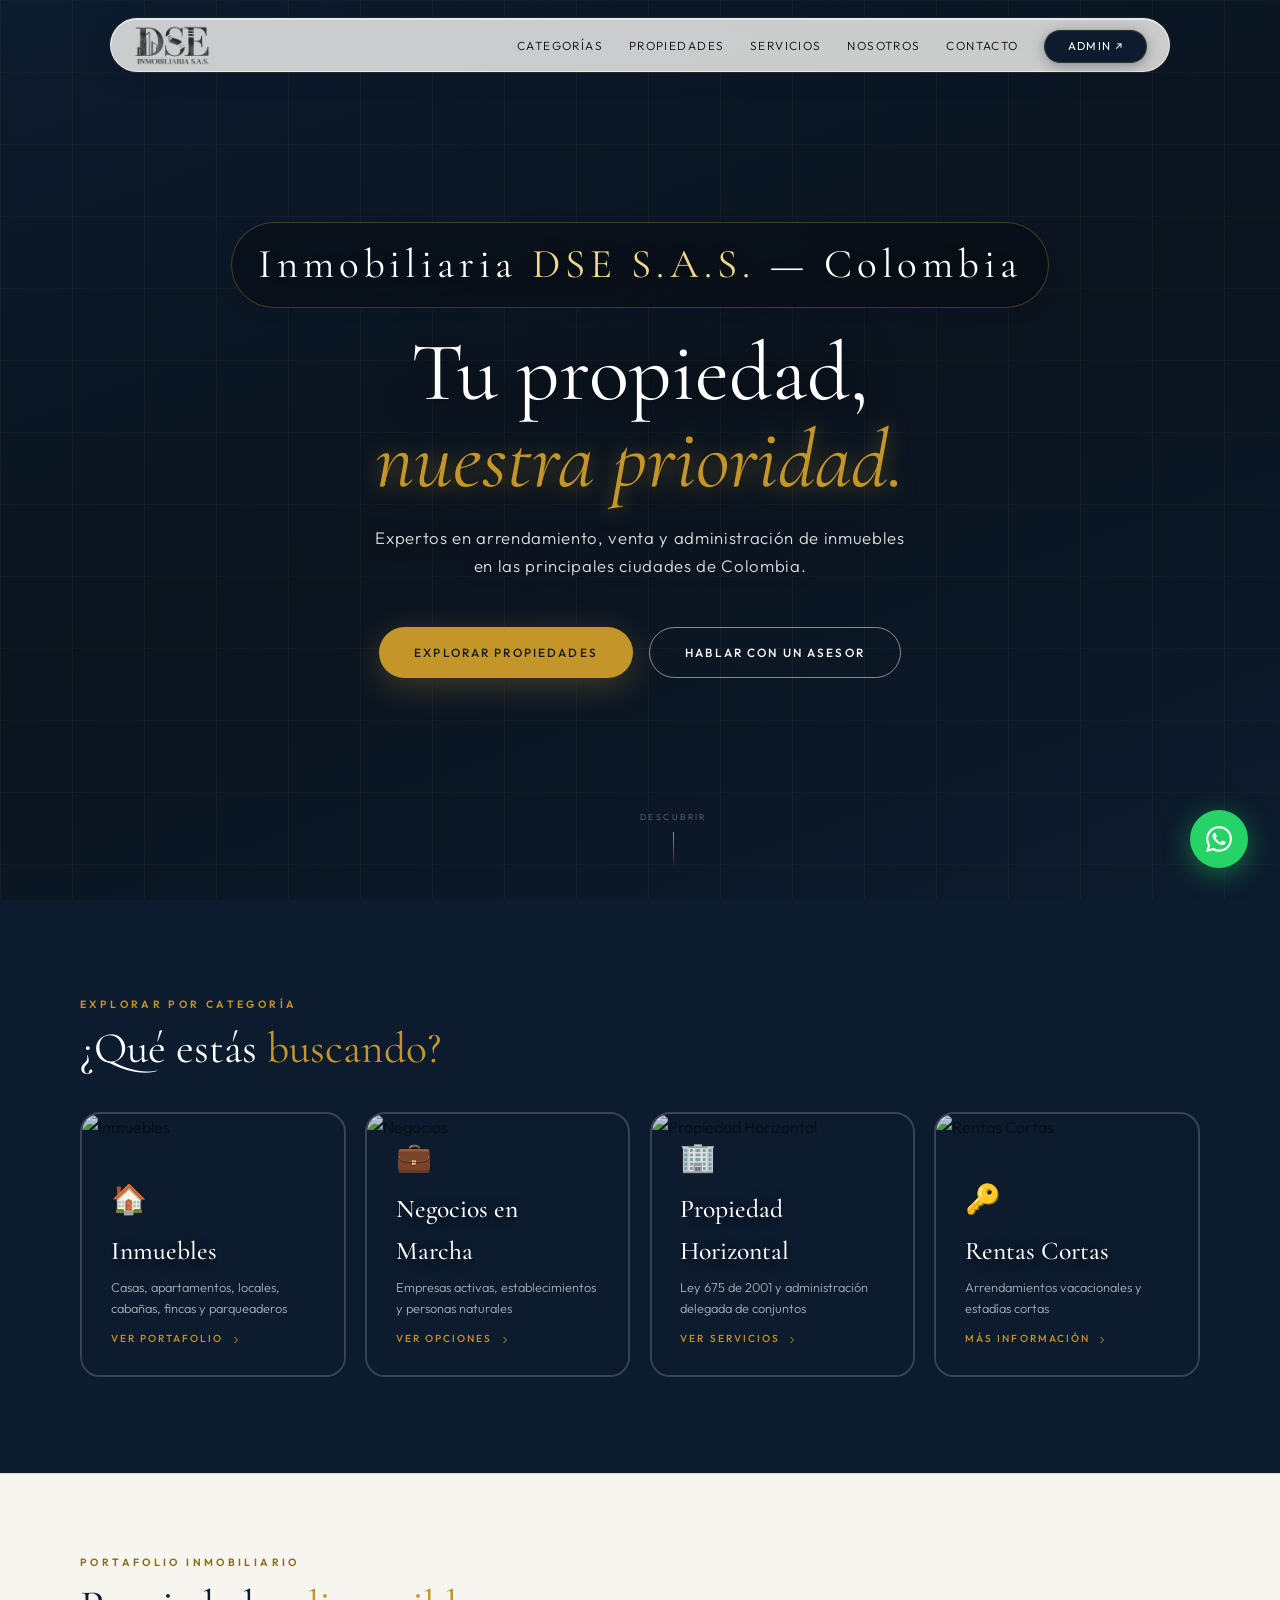
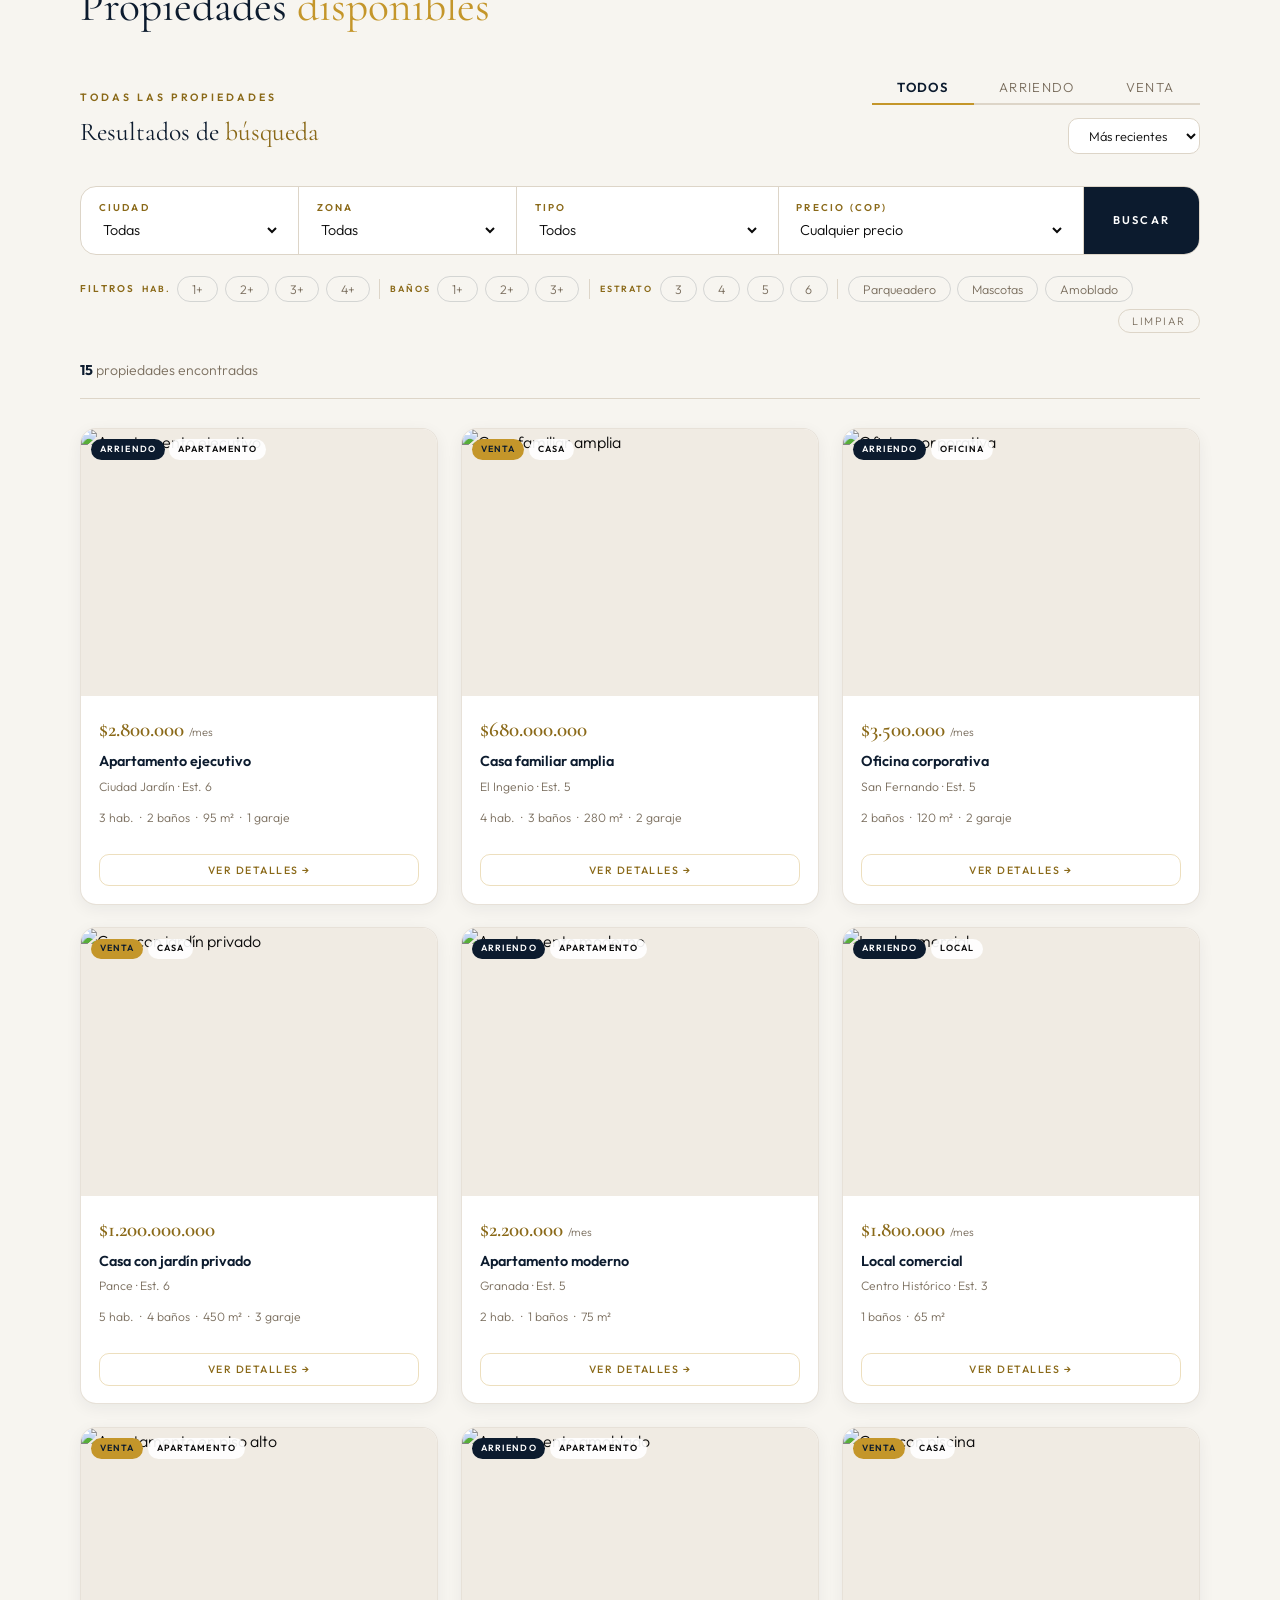
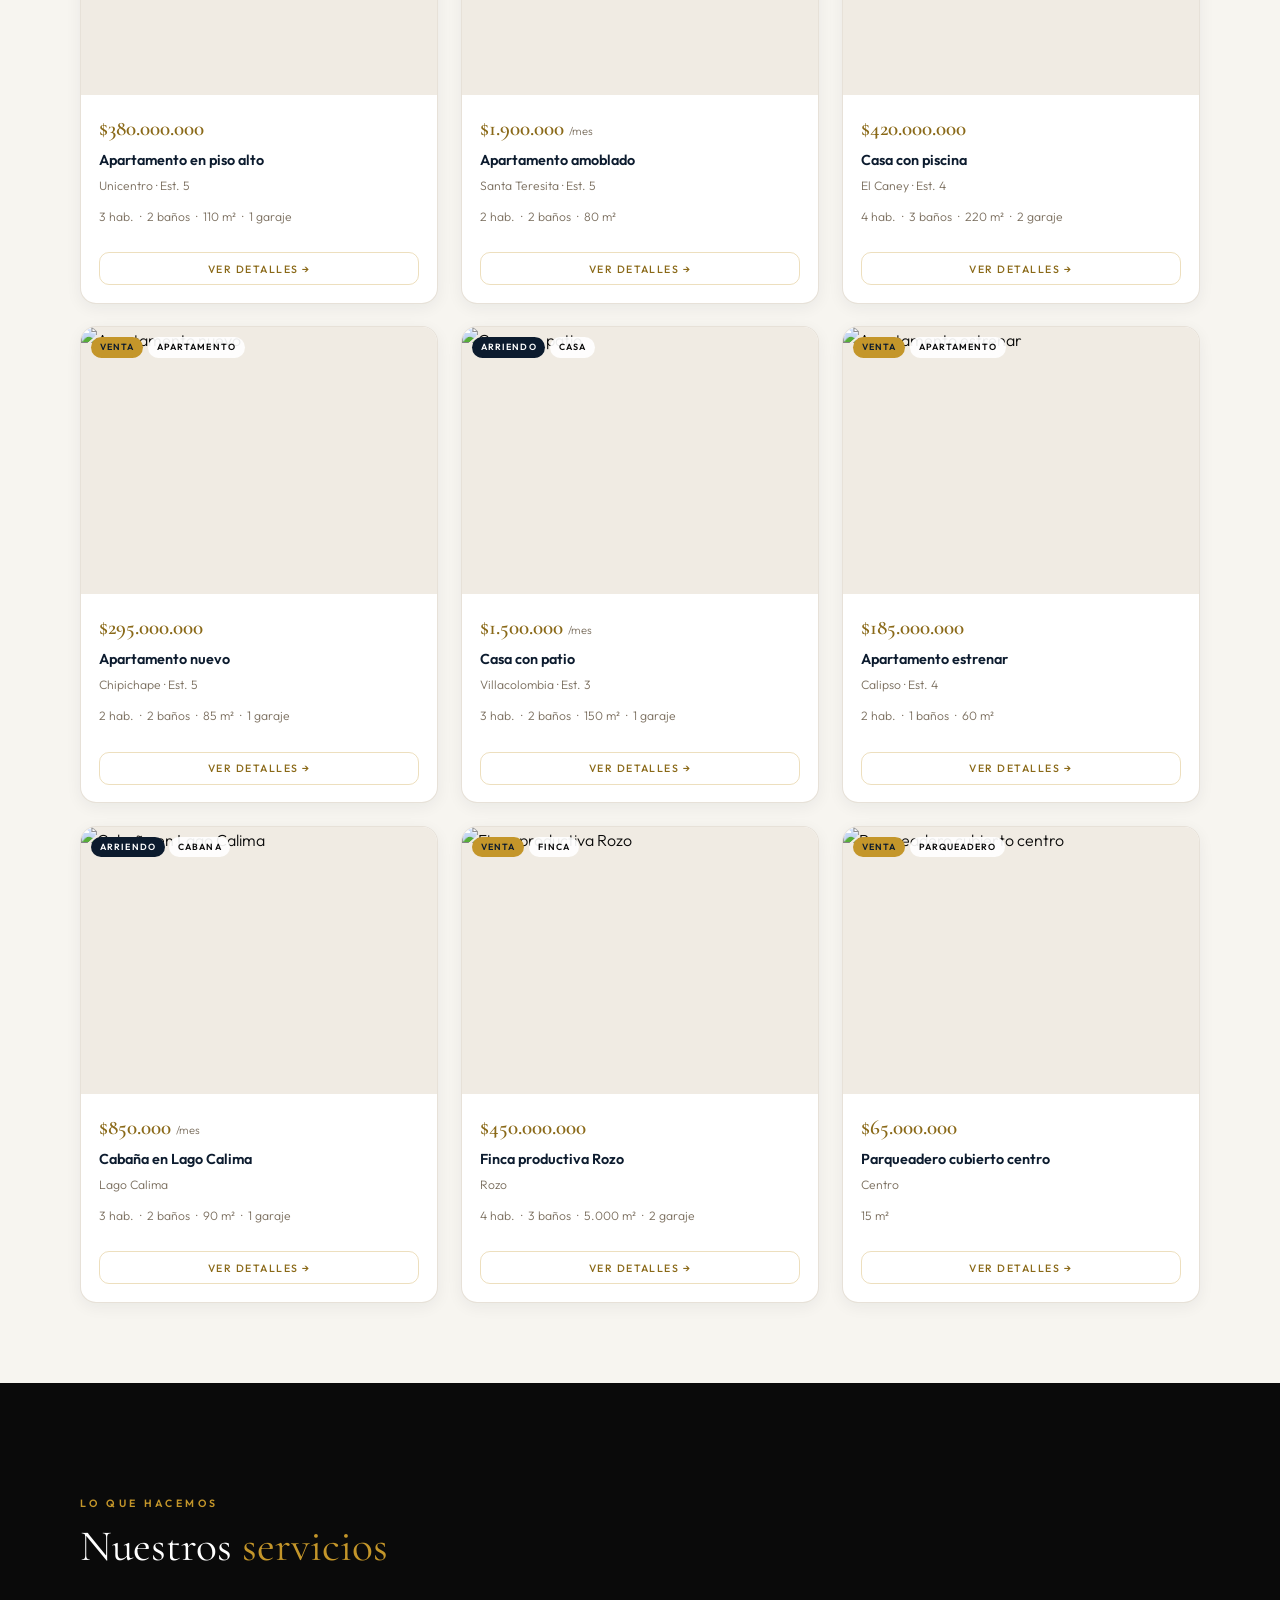
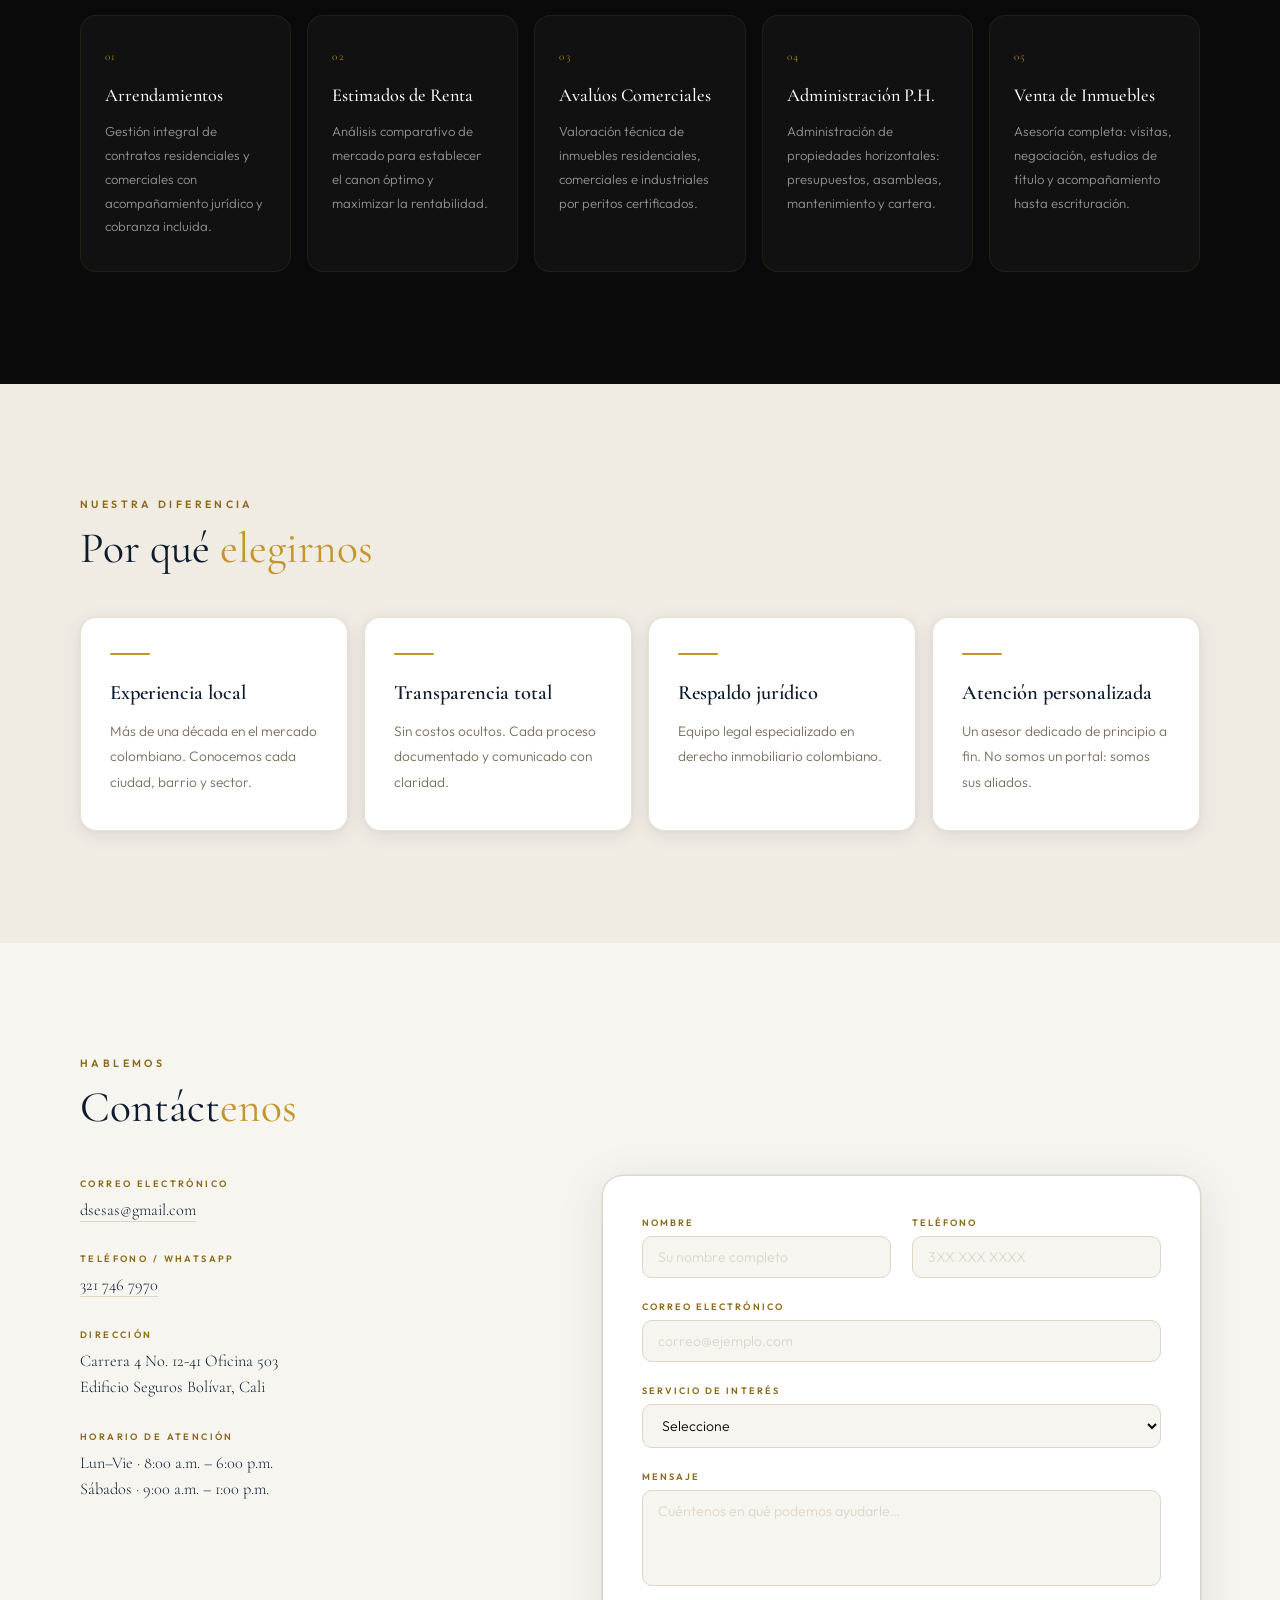
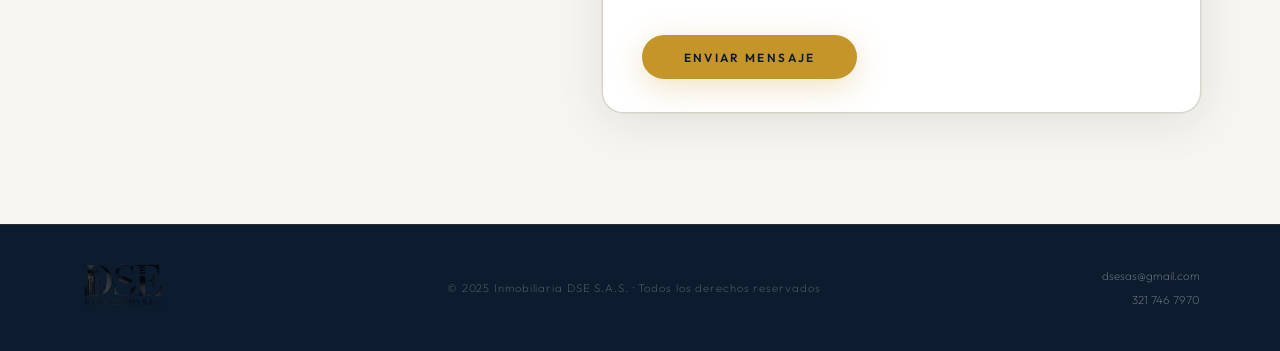
==== commit 97b11b10: "Precio completo en propiedades y azul en detalle de negocio - Precio venta ahora muestra número comp" ====
--- a/index.html
+++ b/index.html
@@ -1397,8 +1397,7 @@
 function cap(s){return s.charAt(0).toUpperCase()+s.slice(1)}
 function price(p){
   if(p.tipo==='arriendo')return`$${n(p.precio)} <span>/mes</span>`;
-  const m=Math.round(p.precio/1000000);
-  return m>=1000?`$${(m/1000).toFixed(1).replace('.',',')} B`:`$${n(m)} M`;
+  return`$${n(p.precio)}`;
 }
 function matchP(p){
   if(!S.prec)return true;
@@ -1672,9 +1671,9 @@
   document.getElementById('ndm-name').textContent=b.nom;
   document.getElementById('ndm-sector').textContent=`${b.sector} · ${b.ciudad}`;
   document.getElementById('ndm-metrics').innerHTML=[
-    {v:b.precio,l:'Precio pedido'},{v:b.roi+' anual',l:'ROI proyectado'},
-    {v:b.ventas,l:'Ventas'},{v:b.empleados+' personas',l:'Empleados'}
-  ].map(m=>`<div class="ndm-metric"><span class="ndm-mv">${m.v}</span><span class="ndm-ml">${m.l}</span></div>`).join('');
+    {v:b.precio,l:'Precio pedido',c:'#60a5fa'},{v:b.roi+' anual',l:'ROI proyectado',c:'#4ade80'},
+    {v:b.ventas,l:'Ventas',c:null},{v:b.empleados+' personas',l:'Empleados',c:null}
+  ].map(m=>{const s=m.c?' style="color:'+m.c+'"':'';return'<div class="ndm-metric"><span class="ndm-mv"'+s+'>'+m.v+'</span><span class="ndm-ml">'+m.l+'</span></div>';}).join('');
   document.getElementById('ndm-desc').textContent=b.desc;
   document.getElementById('ndm-conds').innerHTML=b.conds.map(c=>`<div class="ndm-cond">${c}</div>`).join('');
   const waMsg=`Hola, vi la oportunidad de inversión *${b.nom}* en DSE Inmobiliaria.\n\n💼 ${labels[b.tipo]} · ${b.sector}\n📍 ${b.ciudad}\n💰 ${b.precio} · ROI ${b.roi}\n\n¿Podría enviarme más información y coordinar una reunión?`;
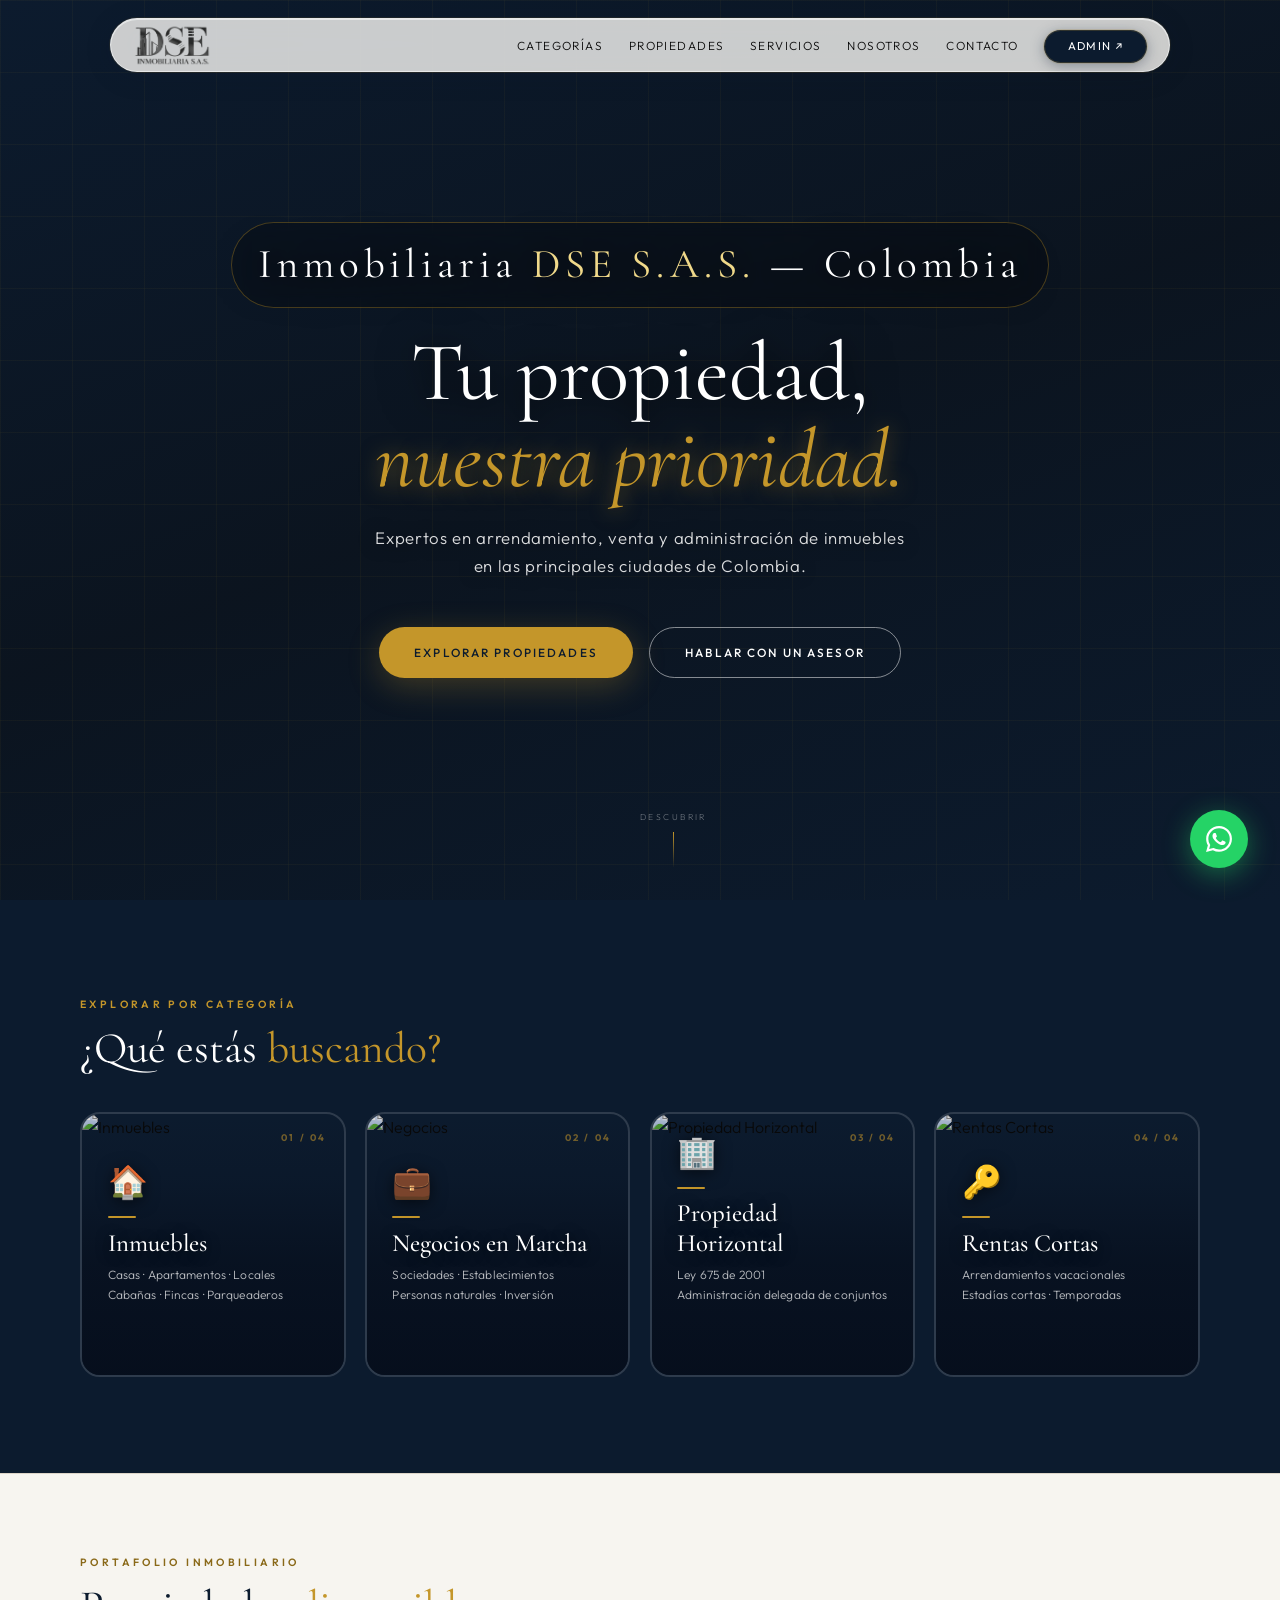
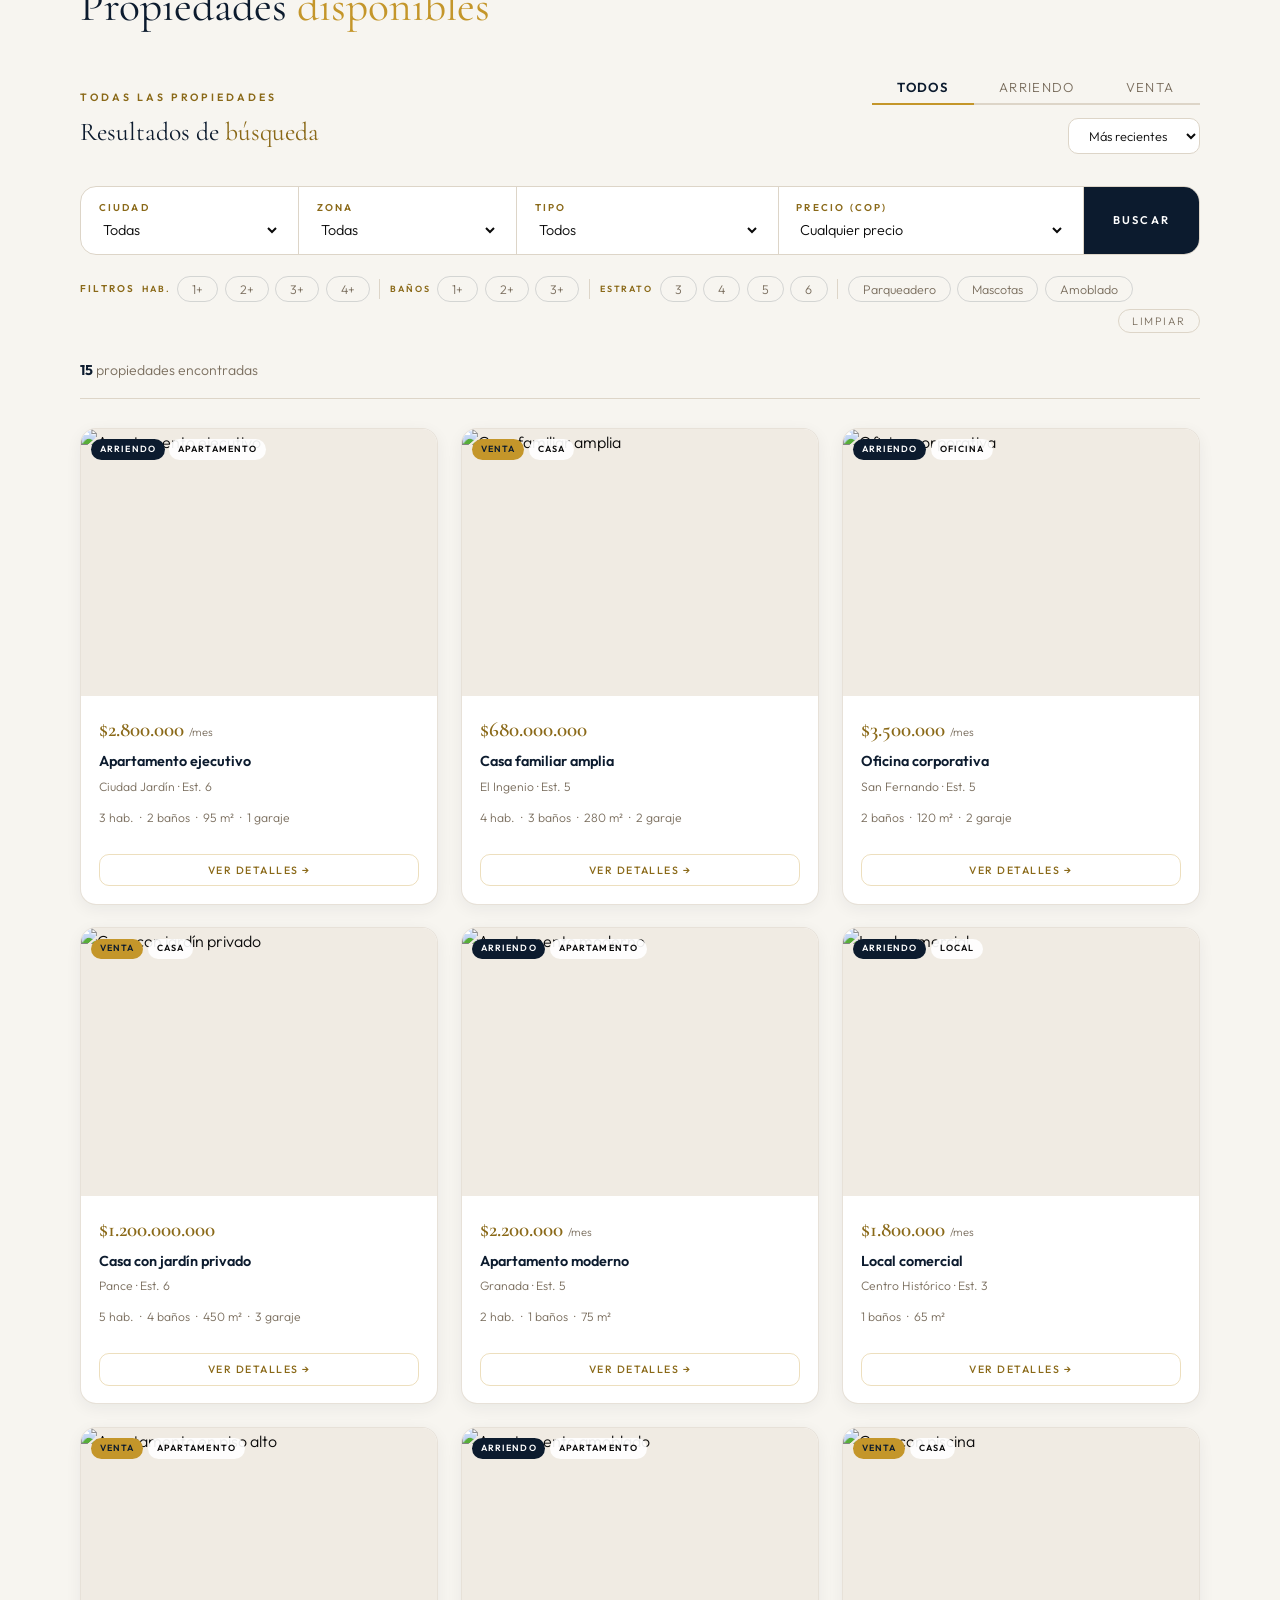
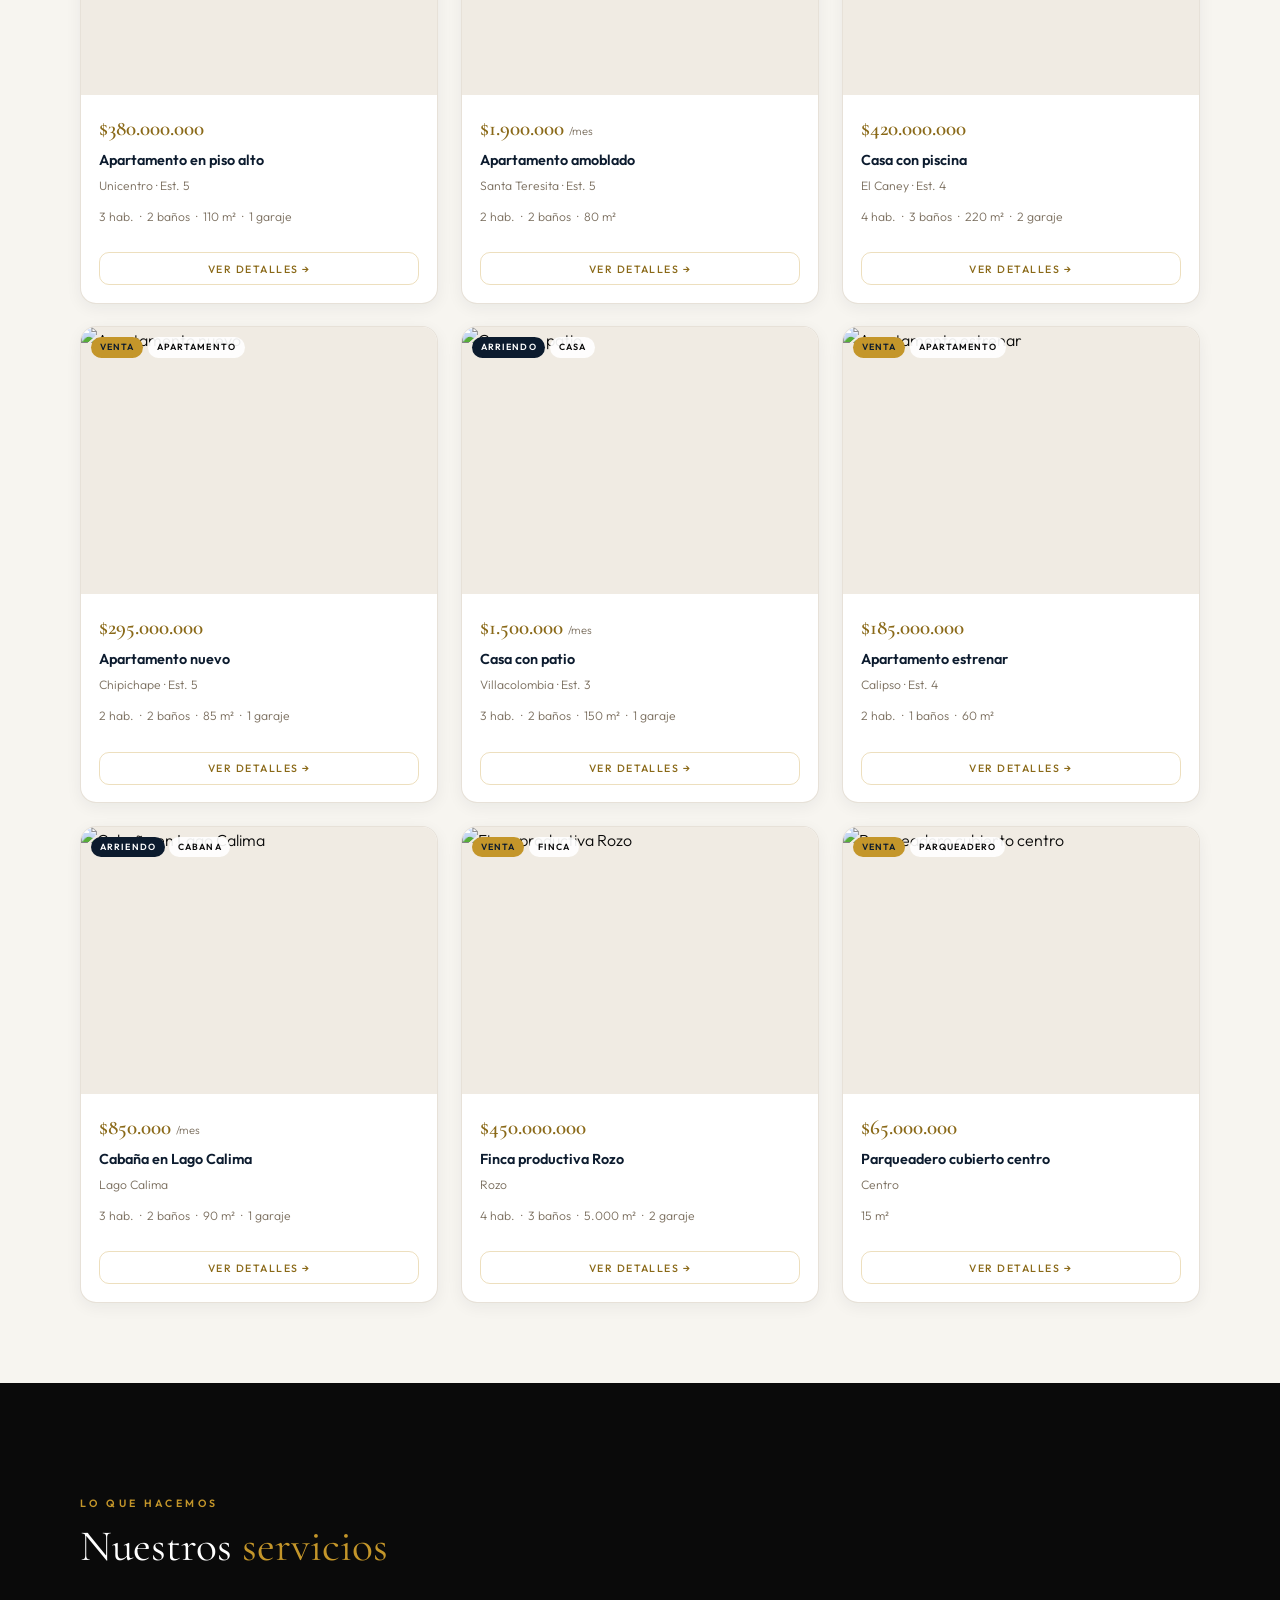
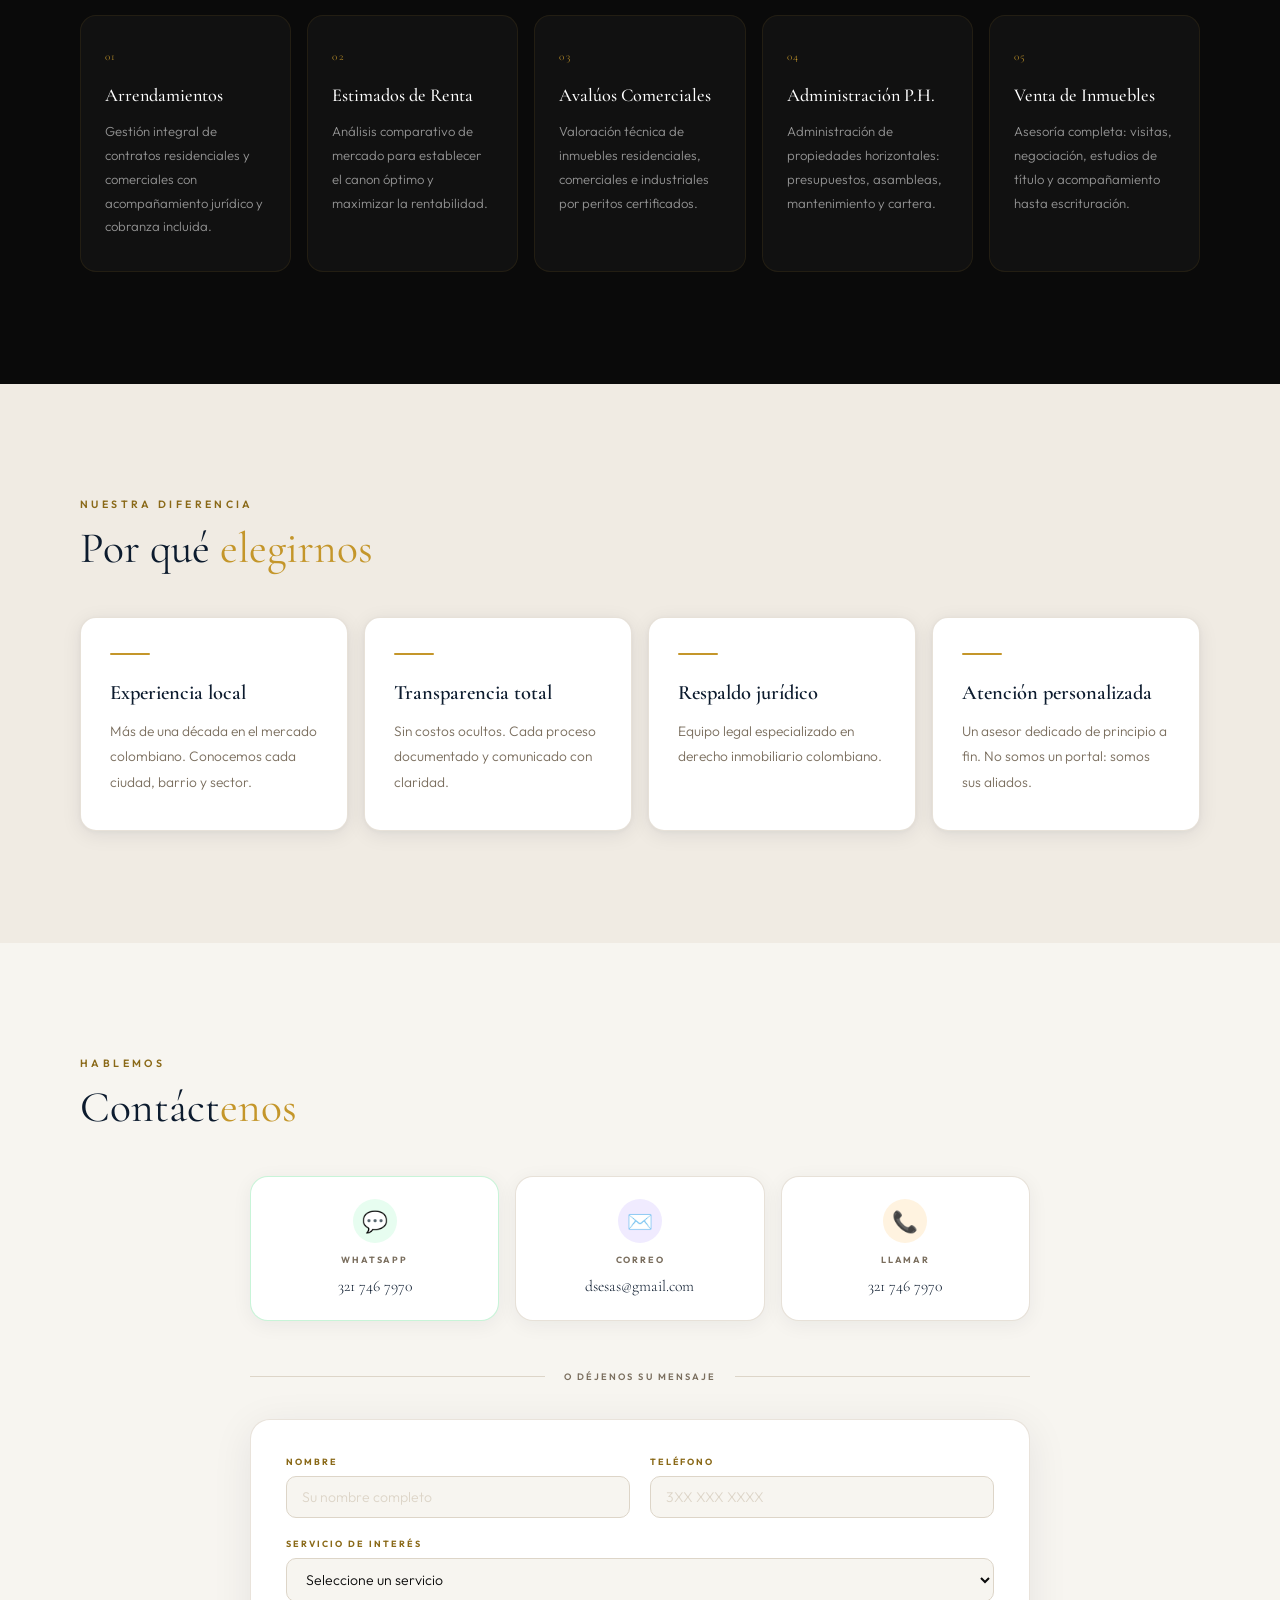
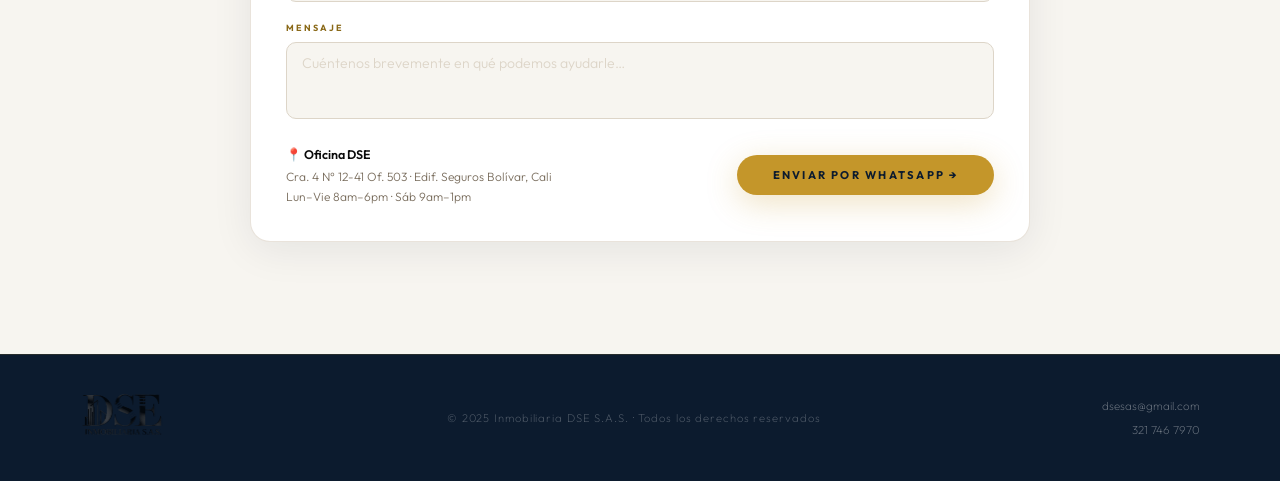
==== commit 951c344a: "Mejorar cat-cards, Ley675 a WhatsApp y rediseño contacto - Cat-cards: gradiente más profundo, línea " ====
--- a/index.html
+++ b/index.html
@@ -107,20 +107,28 @@
 .cat-card{
   position:relative;border-radius:20px;overflow:hidden;cursor:pointer;
   aspect-ratio:1/1;
-  border:2px solid rgba(255,255,255,.18);
+  border:2px solid rgba(255,255,255,.14);
   transition:transform .35s ease,box-shadow .35s,border-color .3s;
 }
-.cat-card:hover{transform:translateY(-6px);border-color:rgba(255,255,255,.75);box-shadow:0 0 0 1px rgba(255,255,255,.4),0 0 32px rgba(255,255,255,.18),0 28px 60px rgba(0,0,0,.5)}
-.cat-card.active{border-color:#fff;box-shadow:0 0 0 2px #fff,0 0 40px rgba(255,255,255,.22),0 20px 50px rgba(0,0,0,.4)}
-.cat-card img{width:100%;height:100%;object-fit:cover;transition:transform .5s ease}
-.cat-card:hover img{transform:scale(1.05)}
-.cat-card::after{content:'';position:absolute;inset:0;background:linear-gradient(to top,rgba(12,27,46,.9) 0%,rgba(12,27,46,.4) 50%,rgba(12,27,46,.15) 100%)}
-.cat-card-body{position:absolute;bottom:0;left:0;right:0;z-index:2;padding:1.6rem 1.8rem}
-.cat-card-icon{font-size:1.8rem;margin-bottom:.5rem}
-.cat-card-title{font-family:var(--serif);font-size:1.6rem;font-weight:500;color:#fff;margin-bottom:.3rem;text-shadow:0 2px 12px rgba(0,0,0,.5)}
-.cat-card-desc{font-size:.8rem;font-weight:300;color:rgba(255,255,255,.65);line-height:1.6}
-.cat-card-arrow{display:inline-flex;align-items:center;gap:.4rem;margin-top:.8rem;font-size:.64rem;font-weight:500;letter-spacing:.2em;text-transform:uppercase;color:var(--gold);transition:gap .2s}
-.cat-card:hover .cat-card-arrow{gap:.7rem}
+.cat-card:hover{transform:translateY(-7px);border-color:rgba(196,150,42,.7);box-shadow:0 0 0 1px rgba(196,150,42,.3),0 0 36px rgba(196,150,42,.15),0 32px 64px rgba(0,0,0,.55)}
+.cat-card.active{border-color:var(--gold);box-shadow:0 0 0 2px var(--gold),0 0 40px rgba(196,150,42,.2),0 20px 50px rgba(0,0,0,.4)}
+.cat-card img{width:100%;height:100%;object-fit:cover;transition:transform .55s ease;filter:brightness(.85)}
+.cat-card:hover img{transform:scale(1.06);filter:brightness(.75)}
+/* gradiente doble: oscuro en base para texto + sutil en top para número */
+.cat-card::after{content:'';position:absolute;inset:0;background:linear-gradient(to top,rgba(6,14,28,.97) 0%,rgba(6,14,28,.72) 42%,rgba(6,14,28,.18) 75%,transparent 100%)}
+/* número decorativo en esquina superior */
+.cat-card-num{position:absolute;top:1rem;right:1.1rem;z-index:2;font-size:.6rem;font-weight:700;letter-spacing:.22em;color:rgba(196,150,42,.55);text-transform:uppercase}
+.cat-card-body{position:absolute;bottom:0;left:0;right:0;z-index:2;padding:1.5rem 1.6rem 1.6rem}
+.cat-card-icon{font-size:2rem;margin-bottom:.55rem;display:block;filter:drop-shadow(0 2px 8px rgba(0,0,0,.6))}
+/* línea dorada decorativa */
+.cat-card-line{width:28px;height:2px;background:var(--gold);border-radius:2px;margin-bottom:.65rem;transition:width .3s ease}
+.cat-card:hover .cat-card-line{width:44px}
+.cat-card-title{font-family:var(--serif);font-size:1.55rem;font-weight:500;color:#fff;margin-bottom:.4rem;text-shadow:0 2px 14px rgba(0,0,0,.7);line-height:1.2}
+.cat-card-desc{font-size:.75rem;font-weight:300;color:rgba(255,255,255,.72);line-height:1.65;letter-spacing:.01em}
+/* pill CTA que aparece en hover */
+.cat-card-cta{display:inline-flex;align-items:center;gap:.45rem;margin-top:.95rem;padding:.38rem .9rem;background:rgba(196,150,42,.18);border:1px solid rgba(196,150,42,.45);border-radius:var(--rpill);font-size:.6rem;font-weight:600;letter-spacing:.18em;text-transform:uppercase;color:var(--gold-l);opacity:0;transform:translateY(6px);transition:opacity .25s,transform .25s,background .2s}
+.cat-card:hover .cat-card-cta{opacity:1;transform:translateY(0)}
+.cat-card.active .cat-card-cta{opacity:1;transform:translateY(0);background:rgba(196,150,42,.28)}
 
 /* Paneles dinámicos */
 .cat-panel{display:none;margin-top:3rem;padding-top:3rem;border-top:1px solid rgba(196,150,42,.2)}
@@ -474,21 +482,35 @@
 #contacto{background:var(--w)}
 #contacto .sec-label{color:var(--gold-d)}
 #contacto .sec-title{color:var(--nv)}
-.cgrid{display:grid;grid-template-columns:1fr 1.35fr;gap:5rem;align-items:start}
-.iitem{margin-bottom:1.8rem}
-.ilbl{font-size:.58rem;font-weight:600;letter-spacing:.26em;text-transform:uppercase;color:var(--gold-d);margin-bottom:.35rem}
-.ival{font-family:var(--serif);font-size:1.02rem;color:var(--nv);line-height:1.6}
-.ival a{color:inherit;text-decoration:none;border-bottom:1.5px solid var(--sm);padding-bottom:1px;transition:border-color .2s,color .2s}
-.ival a:hover{border-color:var(--gold);color:var(--gold-d)}
-.form-card{background:var(--ww);border-radius:20px;padding:2.4rem 2.4rem 2rem;box-shadow:0 8px 48px rgba(12,27,46,.1),0 0 0 1.5px rgba(221,213,200,.7);border:1px solid rgba(255,255,255,.8)}
-.frow{display:grid;grid-template-columns:1fr 1fr;gap:1.3rem;margin-bottom:1.3rem}
+/* ── CONTACTO ─────────────────────────────────────────────────── */
+.ctc-inner{max-width:780px;margin:0 auto}
+.ctc-channels{display:grid;grid-template-columns:repeat(3,1fr);gap:1rem;margin-bottom:3rem}
+.ctc-ch{display:flex;flex-direction:column;align-items:center;gap:.6rem;padding:1.4rem 1rem;background:var(--ww);border:1.5px solid rgba(221,213,200,.7);border-radius:18px;text-decoration:none;transition:all .25s;box-shadow:0 4px 20px rgba(12,27,46,.06)}
+.ctc-ch:hover{transform:translateY(-4px);box-shadow:0 12px 36px rgba(12,27,46,.12);border-color:rgba(196,150,42,.4)}
+.ctc-ch.wa{border-color:rgba(37,211,102,.25)}
+.ctc-ch.wa:hover{border-color:#25D366;box-shadow:0 12px 36px rgba(37,211,102,.15)}
+.ctc-ch-ic{width:44px;height:44px;border-radius:50%;display:flex;align-items:center;justify-content:center;font-size:1.3rem}
+.ctc-ch.wa .ctc-ch-ic{background:#e7fdf0}
+.ctc-ch.em .ctc-ch-ic{background:#f0ebff}
+.ctc-ch.ph .ctc-ch-ic{background:#fff3e0}
+.ctc-ch-lbl{font-size:.56rem;font-weight:700;letter-spacing:.2em;text-transform:uppercase;color:var(--sd)}
+.ctc-ch-val{font-family:var(--serif);font-size:.98rem;color:var(--nv);text-align:center;line-height:1.3}
+.ctc-divider{display:flex;align-items:center;gap:1.2rem;margin-bottom:2.2rem}
+.ctc-divider::before,.ctc-divider::after{content:'';flex:1;height:1px;background:var(--sm)}
+.ctc-divider span{font-size:.58rem;font-weight:600;letter-spacing:.22em;text-transform:uppercase;color:var(--sd);white-space:nowrap}
+/* Formulario */
+.ctc-form{background:var(--ww);border-radius:20px;padding:2.2rem;box-shadow:0 8px 40px rgba(12,27,46,.08);border:1.5px solid rgba(221,213,200,.65)}
+.frow{display:grid;grid-template-columns:1fr 1fr;gap:1.2rem;margin-bottom:1.2rem}
 .ff{display:flex;flex-direction:column;gap:6px}
 .ff.full{grid-column:1/-1}
-.ff label{font-size:.58rem;font-weight:600;letter-spacing:.22em;text-transform:uppercase;color:var(--gold-d)}
+.ff label{font-size:.56rem;font-weight:700;letter-spacing:.22em;text-transform:uppercase;color:var(--gold-d)}
 .ff input,.ff select,.ff textarea{border:1.5px solid var(--sm);border-radius:var(--rsm);background:var(--w);padding:.68rem .95rem;font-family:var(--sans);font-size:.88rem;font-weight:300;color:var(--b);outline:none;transition:border-color .25s,box-shadow .25s;width:100%;resize:none}
 .ff input:focus,.ff select:focus,.ff textarea:focus{border-color:var(--gold);background:var(--ww);box-shadow:0 0 0 3px rgba(196,150,42,.1)}
 .ff input::placeholder,.ff textarea::placeholder{color:var(--sm)}
-.fsubmit{margin-top:1.8rem;padding:.9rem 2.6rem;background:var(--gold);color:var(--nv);border:none;border-radius:var(--rpill);font-family:var(--sans);font-size:.74rem;font-weight:600;letter-spacing:.2em;text-transform:uppercase;cursor:pointer;transition:background .2s,transform .2s;box-shadow:var(--sh-gold)}
+.ctc-form-footer{display:flex;align-items:center;justify-content:space-between;margin-top:1.6rem;gap:1rem;flex-wrap:wrap}
+.ctc-office{font-size:.75rem;font-weight:300;color:var(--sd);line-height:1.6}
+.ctc-office strong{display:block;font-weight:600;color:var(--b);font-size:.78rem;margin-bottom:.15rem}
+.fsubmit{padding:.82rem 2.2rem;background:var(--gold);color:var(--nv);border:none;border-radius:var(--rpill);font-family:var(--sans);font-size:.7rem;font-weight:700;letter-spacing:.2em;text-transform:uppercase;cursor:pointer;transition:background .2s,transform .2s;box-shadow:var(--sh-gold);white-space:nowrap}
 .fsubmit:hover{background:var(--gold-d);color:#fff;transform:translateY(-2px)}
 
 /* ── FOOTER ───────────────────────────────────────────────────── */
@@ -522,7 +544,7 @@
   .pgrid{grid-template-columns:repeat(2,1fr)}
   .sgrid{grid-template-columns:repeat(2,1fr)}
   .pgrid4{grid-template-columns:repeat(2,1fr)}
-  .cgrid{grid-template-columns:1fr;gap:2.5rem}
+  .ctc-channels{grid-template-columns:1fr}
   .neg-sub-grid{grid-template-columns:1fr}
   .pillars-grid{grid-template-columns:1fr}
   .adm-grid{grid-template-columns:1fr 1fr}
@@ -612,42 +634,55 @@
   </div>
 
   <div class="cat-grid reveal">
+
     <div class="cat-card" data-cat="inmuebles">
-      <img src="https://images.unsplash.com/photo-1560518883-ce09059eeffa?w=800&h=450&fit=crop&q=80" alt="Inmuebles" loading="lazy"/>
+      <img src="https://images.unsplash.com/photo-1560518883-ce09059eeffa?w=800&h=800&fit=crop&q=80" alt="Inmuebles" loading="lazy"/>
+      <div class="cat-card-num">01 / 04</div>
       <div class="cat-card-body">
         <div class="cat-card-icon">🏠</div>
+        <div class="cat-card-line"></div>
         <div class="cat-card-title">Inmuebles</div>
-        <div class="cat-card-desc">Casas, apartamentos, locales, cabañas, fincas y parqueaderos</div>
-        <div class="cat-card-arrow">Ver portafolio <svg viewBox="0 0 24 24" width="12" height="12" stroke="currentColor" fill="none" stroke-width="2"><polyline points="9 18 15 12 9 6"/></svg></div>
-      </div>
-    </div>
+        <div class="cat-card-desc">Casas · Apartamentos · Locales<br>Cabañas · Fincas · Parqueaderos</div>
+        <div class="cat-card-cta">Ver portafolio →</div>
+      </div>
+    </div>
+
     <div class="cat-card" data-cat="negocios">
-      <img src="https://images.unsplash.com/photo-1441986300917-64674bd600d8?w=800&h=450&fit=crop&q=80" alt="Negocios" loading="lazy"/>
+      <img src="https://images.unsplash.com/photo-1441986300917-64674bd600d8?w=800&h=800&fit=crop&q=80" alt="Negocios" loading="lazy"/>
+      <div class="cat-card-num">02 / 04</div>
       <div class="cat-card-body">
         <div class="cat-card-icon">💼</div>
+        <div class="cat-card-line"></div>
         <div class="cat-card-title">Negocios en Marcha</div>
-        <div class="cat-card-desc">Empresas activas, establecimientos y personas naturales</div>
-        <div class="cat-card-arrow">Ver opciones <svg viewBox="0 0 24 24" width="12" height="12" stroke="currentColor" fill="none" stroke-width="2"><polyline points="9 18 15 12 9 6"/></svg></div>
-      </div>
-    </div>
+        <div class="cat-card-desc">Sociedades · Establecimientos<br>Personas naturales · Inversión</div>
+        <div class="cat-card-cta">Ver oportunidades →</div>
+      </div>
+    </div>
+
     <div class="cat-card" data-cat="ph">
-      <img src="https://images.unsplash.com/photo-1486325212027-8081e485255e?w=800&h=450&fit=crop&q=80" alt="Propiedad Horizontal" loading="lazy"/>
+      <img src="https://images.unsplash.com/photo-1486325212027-8081e485255e?w=800&h=800&fit=crop&q=80" alt="Propiedad Horizontal" loading="lazy"/>
+      <div class="cat-card-num">03 / 04</div>
       <div class="cat-card-body">
         <div class="cat-card-icon">🏢</div>
+        <div class="cat-card-line"></div>
         <div class="cat-card-title">Propiedad Horizontal</div>
-        <div class="cat-card-desc">Ley 675 de 2001 y administración delegada de conjuntos</div>
-        <div class="cat-card-arrow">Ver servicios <svg viewBox="0 0 24 24" width="12" height="12" stroke="currentColor" fill="none" stroke-width="2"><polyline points="9 18 15 12 9 6"/></svg></div>
-      </div>
-    </div>
+        <div class="cat-card-desc">Ley 675 de 2001<br>Administración delegada de conjuntos</div>
+        <div class="cat-card-cta">Ver servicios →</div>
+      </div>
+    </div>
+
     <div class="cat-card" data-cat="rentas">
-      <img src="https://images.unsplash.com/photo-1571003123894-1f0594d2b5d9?w=800&h=450&fit=crop&q=80" alt="Rentas Cortas" loading="lazy"/>
+      <img src="https://images.unsplash.com/photo-1571003123894-1f0594d2b5d9?w=800&h=800&fit=crop&q=80" alt="Rentas Cortas" loading="lazy"/>
+      <div class="cat-card-num">04 / 04</div>
       <div class="cat-card-body">
         <div class="cat-card-icon">🔑</div>
+        <div class="cat-card-line"></div>
         <div class="cat-card-title">Rentas Cortas</div>
-        <div class="cat-card-desc">Arrendamientos vacacionales y estadías cortas</div>
-        <div class="cat-card-arrow">Más información <svg viewBox="0 0 24 24" width="12" height="12" stroke="currentColor" fill="none" stroke-width="2"><polyline points="9 18 15 12 9 6"/></svg></div>
-      </div>
-    </div>
+        <div class="cat-card-desc">Arrendamientos vacacionales<br>Estadías cortas · Temporadas</div>
+        <div class="cat-card-cta">Más información →</div>
+      </div>
+    </div>
+
   </div>
 
   <!-- PANEL: INMUEBLES -->
@@ -813,7 +848,7 @@
           <div class="pillar-body">Mecanismos para resolver problemas sin acudir a juzgados:<ul><li><strong>Comité de Convivencia:</strong> Órgano conciliador elegido por la Asamblea</li><li><strong>Sanciones:</strong> Multas, publicación de morosos, restricción de zonas comunes — siempre con debido proceso</li><li>Aplica a conflictos de ruidos, mascotas, parqueaderos, humedades y más</li></ul></div>
         </div>
       </div>
-      <button class="ley-cta" onclick="document.getElementById('contacto').scrollIntoView({behavior:'smooth'})">Solicitar asesoría en Ley 675 <svg viewBox="0 0 24 24" width="12" height="12" stroke="currentColor" fill="none" stroke-width="2"><polyline points="9 18 15 12 9 6"/></svg></button>
+      <button class="ley-cta" onclick="window.open('https://wa.me/573217467970?text='+encodeURIComponent('Hola, quisiera solicitar una *asesoría sobre Ley 675 de 2001* (Propiedad Horizontal) con DSE Inmobiliaria. ¿Cuándo tienen disponibilidad?'),'_blank','noopener')">Solicitar asesoría en Ley 675 <svg viewBox="0 0 24 24" width="12" height="12" stroke="currentColor" fill="none" stroke-width="2"><polyline points="9 18 15 12 9 6"/></svg></button>
     </div>
 
     <!-- ADMINISTRACIÓN DELEGADA -->
@@ -1190,29 +1225,65 @@
 <section id="contacto" class="sec">
   <div class="sec-label reveal">Hablemos</div>
   <h2 class="sec-title reveal">Contáct<span>enos</span></h2>
-  <div class="cgrid">
-    <div class="reveal">
-      <div class="iitem"><div class="ilbl">Correo electrónico</div><div class="ival"><a href="mailto:dsesas@gmail.com">dsesas@gmail.com</a></div></div>
-      <div class="iitem"><div class="ilbl">Teléfono / WhatsApp</div><div class="ival"><a href="tel:+573217467970">321 746 7970</a></div></div>
-      <div class="iitem"><div class="ilbl">Dirección</div><div class="ival">Carrera 4 No. 12-41 Oficina 503<br>Edificio Seguros Bolívar, Cali</div></div>
-      <div class="iitem"><div class="ilbl">Horario de atención</div><div class="ival">Lun–Vie &middot; 8:00 a.m. – 6:00 p.m.<br>Sábados &middot; 9:00 a.m. – 1:00 p.m.</div></div>
-    </div>
-    <div class="reveal">
-      <div class="form-card">
-        <form id="cform" onsubmit="fsubmit(event)">
-          <div class="frow"><div class="ff"><label>Nombre</label><input type="text" placeholder="Su nombre completo" required/></div><div class="ff"><label>Teléfono</label><input type="tel" placeholder="3XX XXX XXXX"/></div></div>
-          <div class="frow"><div class="ff full"><label>Correo electrónico</label><input type="email" placeholder="correo@ejemplo.com" required/></div></div>
-          <div class="frow"><div class="ff full"><label>Servicio de interés</label>
+  <div class="ctc-inner">
+
+    <!-- Canales directos -->
+    <div class="ctc-channels reveal">
+      <a class="ctc-ch wa" href="https://wa.me/573217467970?text=Hola%2C%20me%20gustar%C3%ADa%20recibir%20asesor%C3%ADa%20de%20DSE%20Inmobiliaria." target="_blank" rel="noopener">
+        <div class="ctc-ch-ic">💬</div>
+        <div class="ctc-ch-lbl">WhatsApp</div>
+        <div class="ctc-ch-val">321 746 7970</div>
+      </a>
+      <a class="ctc-ch em" href="mailto:dsesas@gmail.com">
+        <div class="ctc-ch-ic">✉️</div>
+        <div class="ctc-ch-lbl">Correo</div>
+        <div class="ctc-ch-val">dsesas@gmail.com</div>
+      </a>
+      <a class="ctc-ch ph" href="tel:+573217467970">
+        <div class="ctc-ch-ic">📞</div>
+        <div class="ctc-ch-lbl">Llamar</div>
+        <div class="ctc-ch-val">321 746 7970</div>
+      </a>
+    </div>
+
+    <!-- Separador -->
+    <div class="ctc-divider reveal"><span>o déjenos su mensaje</span></div>
+
+    <!-- Formulario simplificado -->
+    <div class="ctc-form reveal">
+      <form id="cform" onsubmit="fsubmit(event)">
+        <div class="frow">
+          <div class="ff"><label>Nombre</label><input type="text" placeholder="Su nombre completo" required/></div>
+          <div class="ff"><label>Teléfono</label><input type="tel" placeholder="3XX XXX XXXX" required/></div>
+        </div>
+        <div class="frow">
+          <div class="ff full"><label>Servicio de interés</label>
             <select required>
-              <option value="">Seleccione</option>
-              <option>Arrendamiento</option><option>Venta de inmueble</option><option>Negocio en marcha</option><option>Avalúo comercial</option><option>Administración P.H.</option><option>Rentas cortas</option><option>Otro</option>
+              <option value="">Seleccione un servicio</option>
+              <option>Arrendamiento de inmueble</option>
+              <option>Venta de inmueble</option>
+              <option>Negocios en marcha</option>
+              <option>Administración P.H. (Ley 675)</option>
+              <option>Rentas cortas</option>
+              <option>Avalúo comercial</option>
+              <option>Otro</option>
             </select>
-          </div></div>
-          <div class="frow"><div class="ff full"><label>Mensaje</label><textarea rows="4" placeholder="Cuéntenos en qué podemos ayudarle…"></textarea></div></div>
-          <button type="submit" class="fsubmit" id="fsub">Enviar mensaje</button>
-        </form>
-      </div>
-    </div>
+          </div>
+        </div>
+        <div class="frow">
+          <div class="ff full"><label>Mensaje</label><textarea rows="3" placeholder="Cuéntenos brevemente en qué podemos ayudarle…"></textarea></div>
+        </div>
+        <div class="ctc-form-footer">
+          <div class="ctc-office">
+            <strong>📍 Oficina DSE</strong>
+            Cra. 4 N° 12-41 Of. 503 · Edif. Seguros Bolívar, Cali<br>
+            Lun–Vie 8am–6pm · Sáb 9am–1pm
+          </div>
+          <button type="submit" class="fsubmit" id="fsub">Enviar por WhatsApp →</button>
+        </div>
+      </form>
+    </div>
+
   </div>
 </section>
 
@@ -1796,16 +1867,16 @@
   e.preventDefault();
   const f=e.target;
   const vals=[...f.querySelectorAll('input,select,textarea')].map(el=>el.value.trim());
-  const [nom,tel,email,srv,msj]=vals;
-  let msg=`Hola, soy *${nom||'un cliente'}* y me interesa información sobre DSE Inmobiliaria.\n`;
-  if(tel)msg+=`\nTeléfono: ${tel}`;
-  if(email)msg+=`\nCorreo: ${email}`;
-  if(srv)msg+=`\nServicio: ${srv}`;
-  if(msj)msg+=`\nMensaje: ${msj}`;
+  const [nom,tel,srv,msj]=vals;
+  let msg=`Hola, soy *${nom||'un cliente'}* y me interesa información de DSE Inmobiliaria.\n`;
+  if(tel)msg+=`\n📞 Teléfono: ${tel}`;
+  if(srv)msg+=`\n🏷 Servicio: ${srv}`;
+  if(msj)msg+=`\n💬 Mensaje: ${msj}`;
   window.open(`https://wa.me/573217467970?text=${encodeURIComponent(msg)}`,'_blank','noopener');
   const b=document.getElementById('fsub');
+  const orig=b.textContent;
   b.textContent='✓ Abriendo WhatsApp…';b.style.background='#2D7D4F';b.style.boxShadow='0 8px 28px rgba(45,125,79,.35)';
-  setTimeout(()=>{b.textContent='Enviar mensaje';b.style.background='';b.style.boxShadow='';f.reset()},3500);
+  setTimeout(()=>{b.textContent=orig;b.style.background='';b.style.boxShadow='';f.reset()},3500);
 }
 
 /* Render inicial */
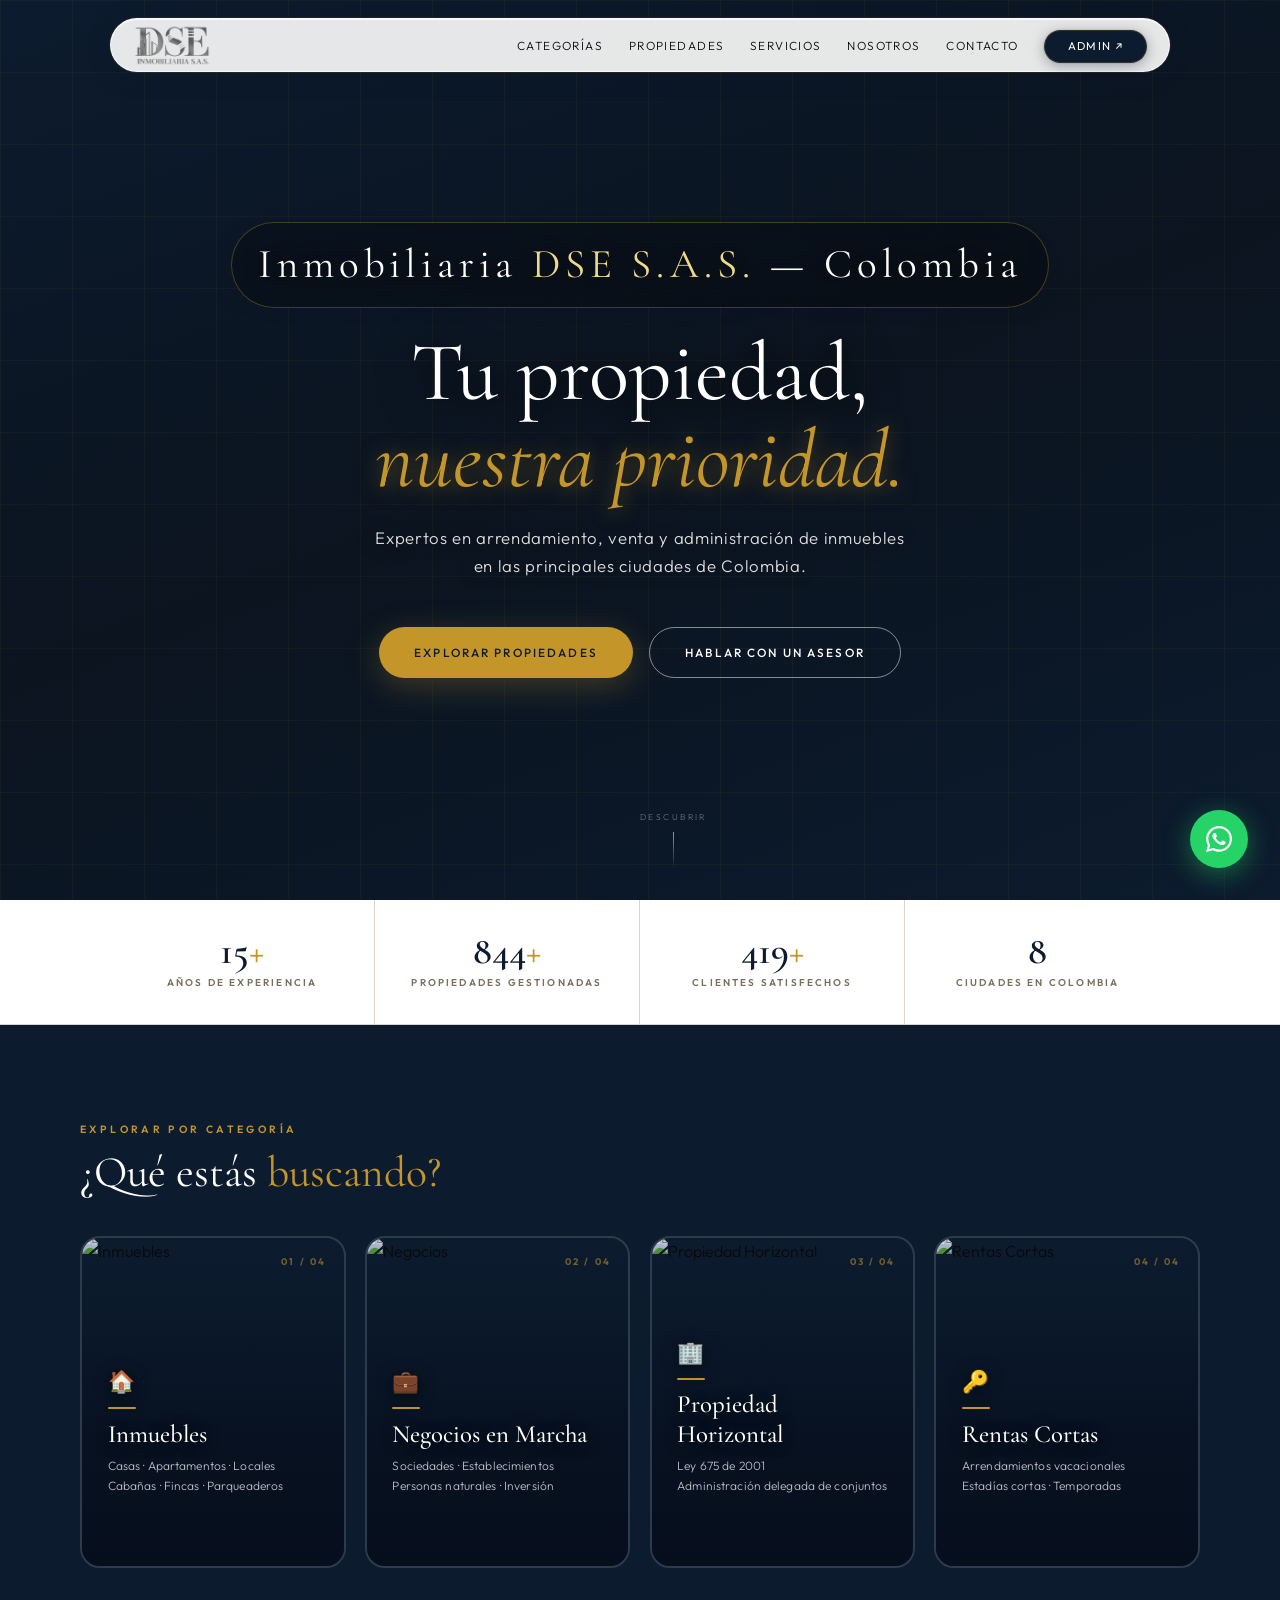
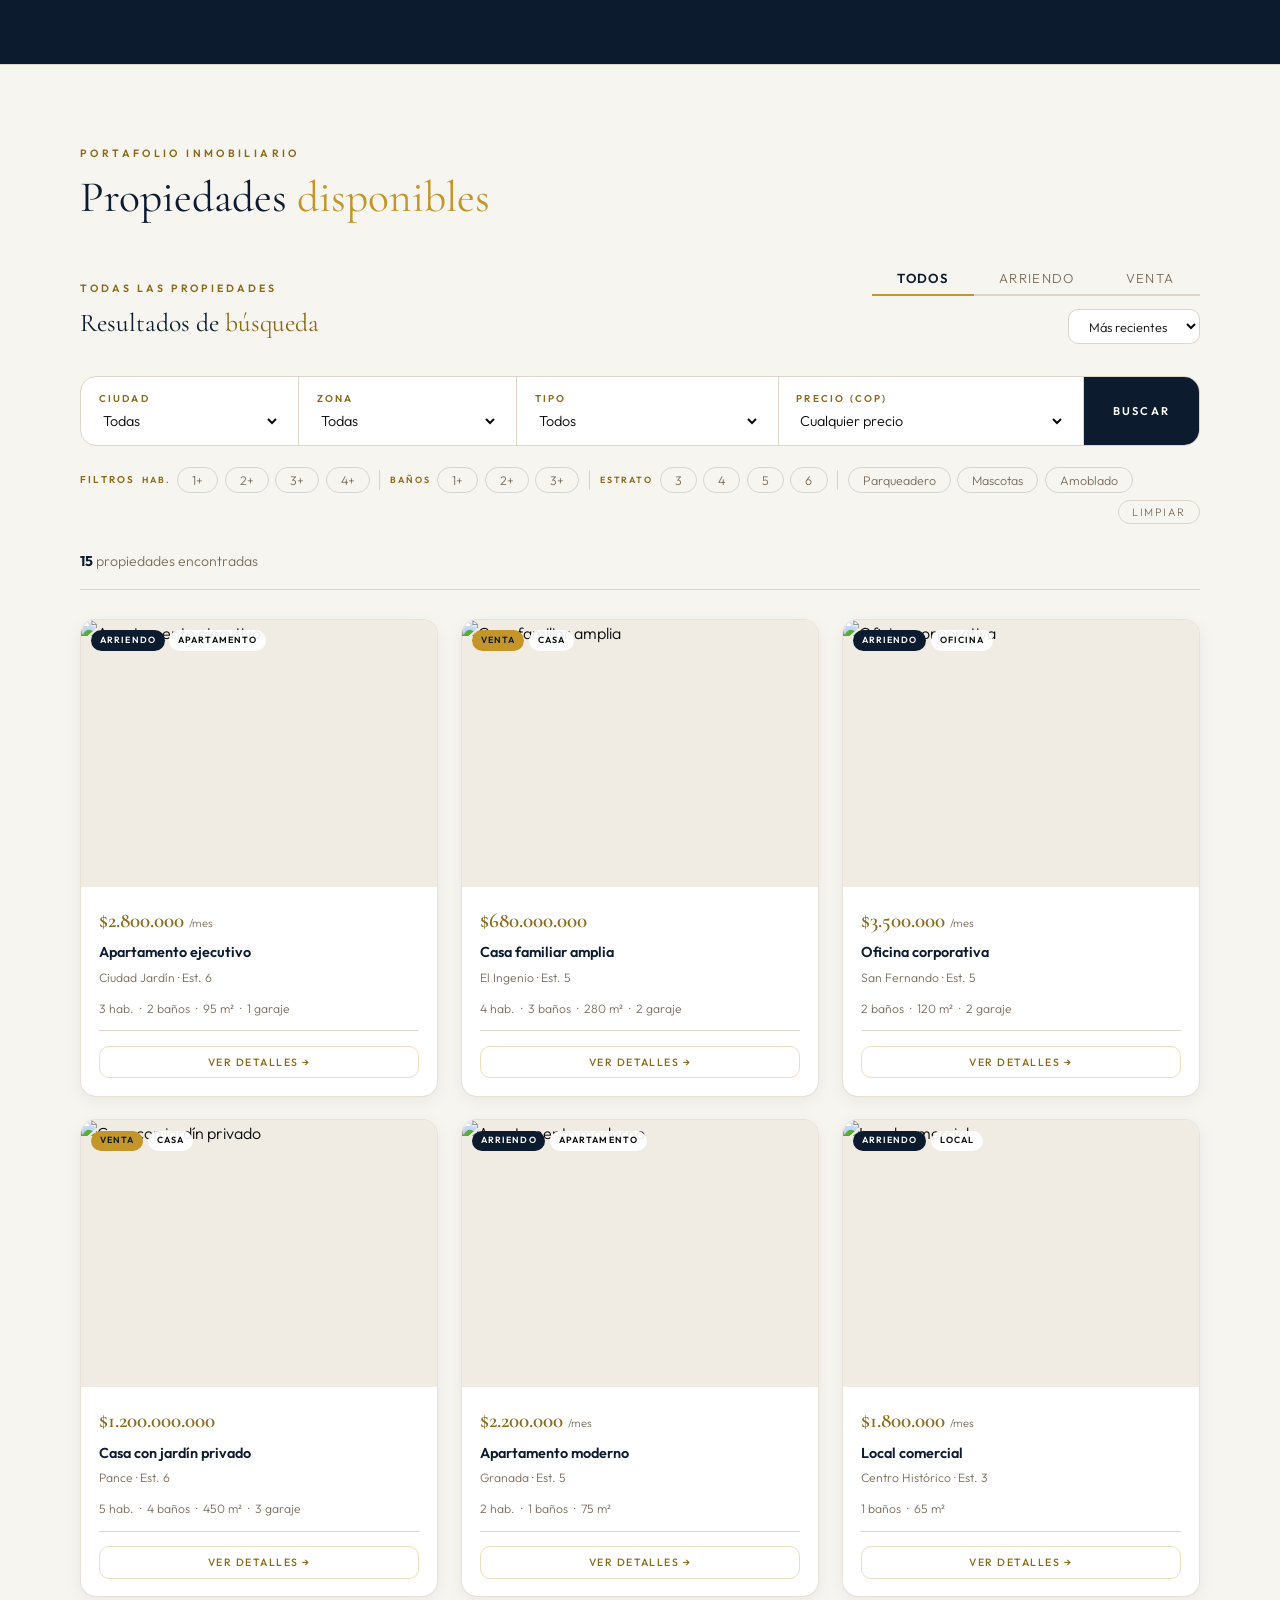
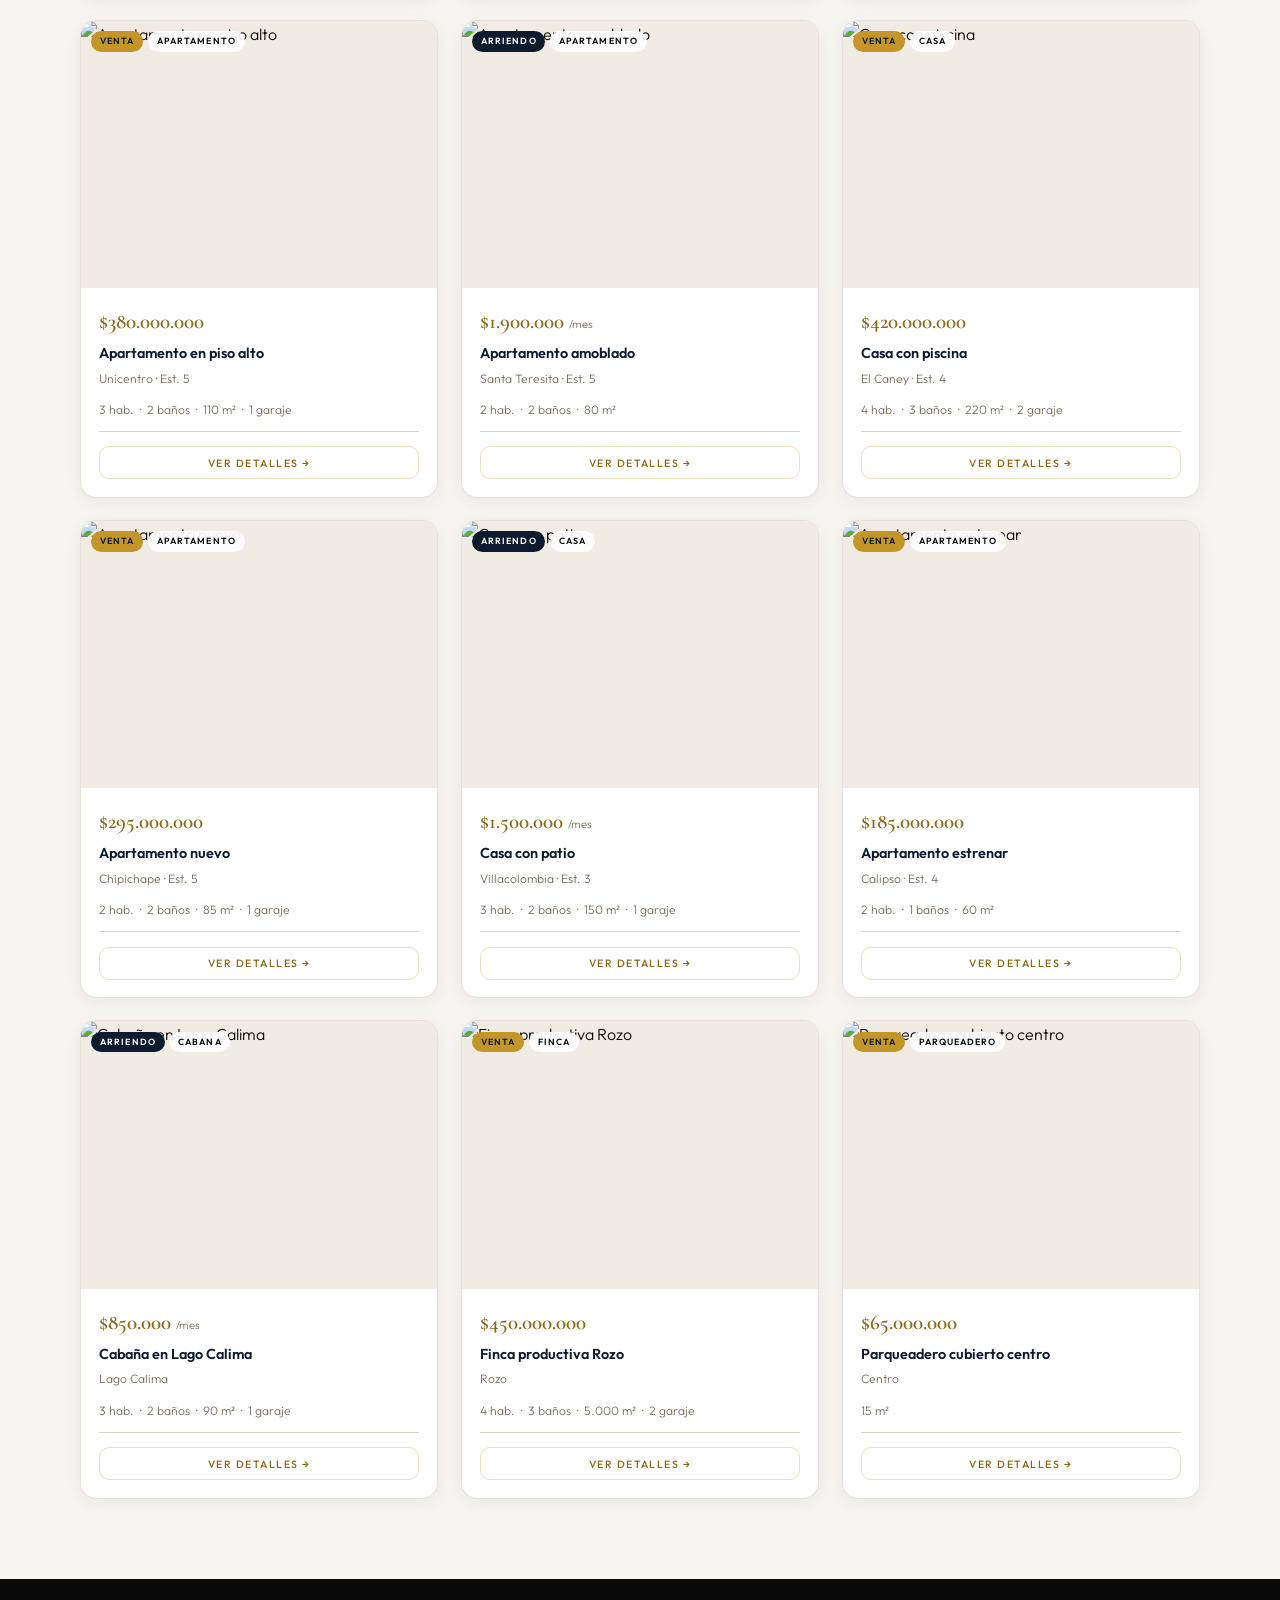
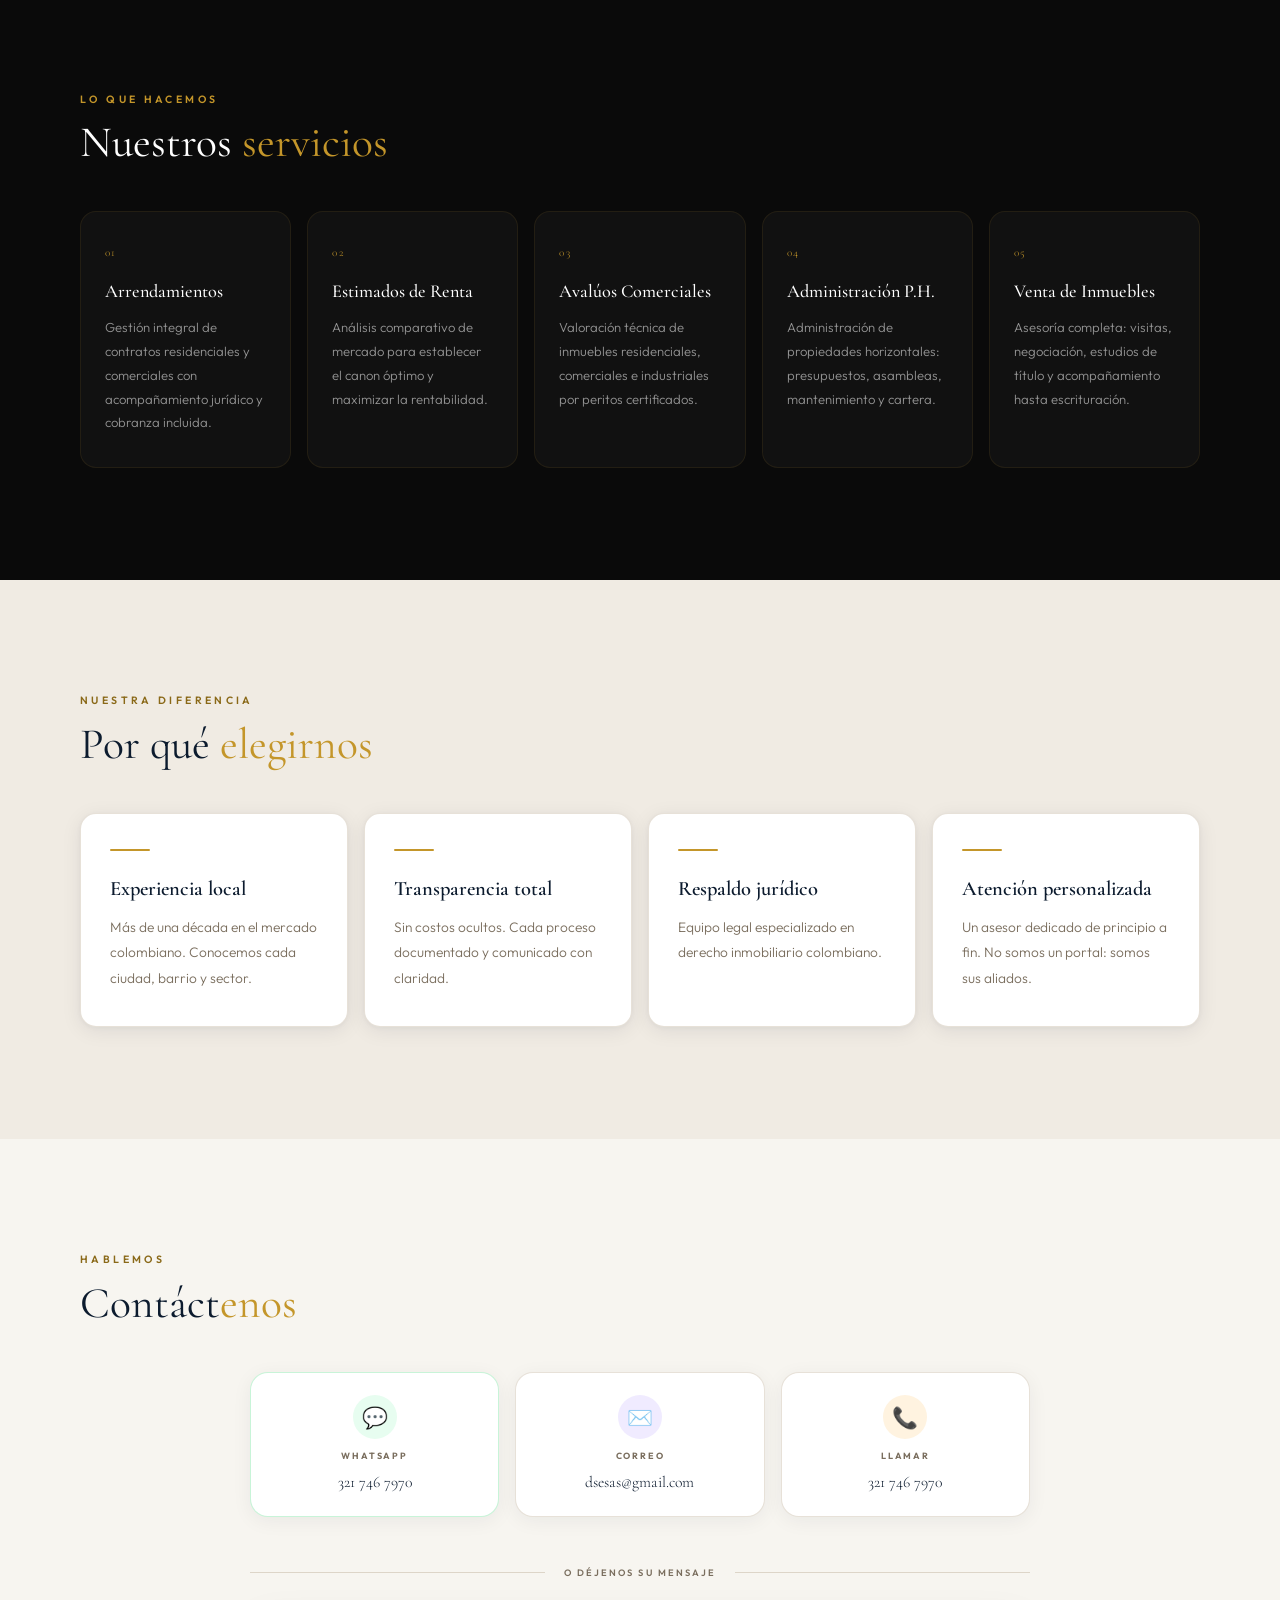
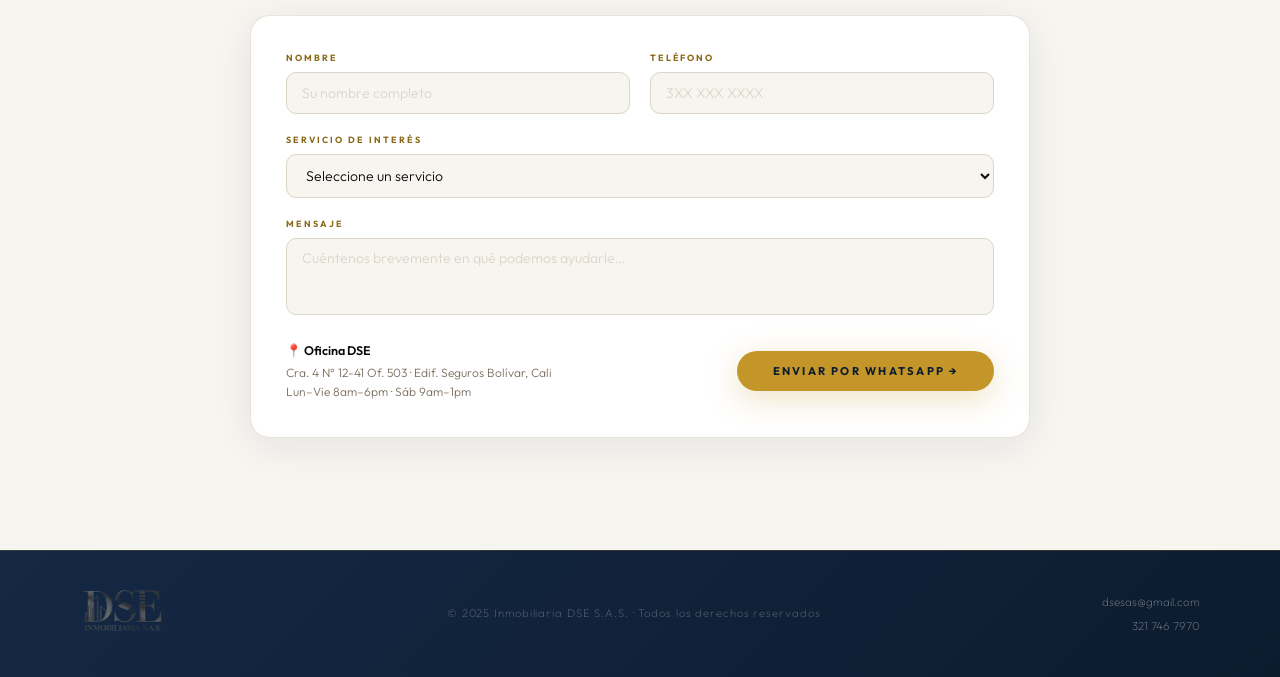
==== commit 10ef2928: "Mejoras DSE: stats strip, logo plateado, cards 4:5, fix --sl - Sección estadísticas animadas (15+ añ" ====
--- a/index.html
+++ b/index.html
@@ -28,11 +28,11 @@
 .reveal.vis{opacity:1;transform:none}
 
 /* ── NAV ─────────────────────────────────────────────────────── */
-nav{position:fixed;top:1.1rem;left:50%;transform:translateX(-50%);z-index:200;display:flex;align-items:center;justify-content:space-between;padding:0 1.4rem;height:54px;background:rgba(247,245,240,.82);backdrop-filter:blur(28px) saturate(200%);-webkit-backdrop-filter:blur(28px) saturate(200%);border-radius:var(--rpill);border:1px solid rgba(255,255,255,.55);box-shadow:0 4px 28px rgba(12,27,46,.13),0 1px 0 rgba(255,255,255,.55) inset,0 0 0 1px rgba(196,150,42,.1);width:min(calc(100% - 2.4rem),1060px);transition:background .3s,box-shadow .3s}
-nav.scrolled{background:rgba(247,245,240,.95);box-shadow:0 8px 40px rgba(12,27,46,.2),0 1px 0 rgba(255,255,255,.6) inset,0 0 0 1px rgba(196,150,42,.12)}
+nav{position:fixed;top:1.1rem;left:50%;transform:translateX(-50%);z-index:200;display:flex;align-items:center;justify-content:space-between;padding:0 1.4rem;height:54px;background:rgba(255,254,252,.90);backdrop-filter:blur(28px) saturate(180%);-webkit-backdrop-filter:blur(28px) saturate(180%);border-radius:var(--rpill);border:1px solid rgba(255,255,255,.75);box-shadow:0 4px 28px rgba(12,27,46,.13),0 1px 0 rgba(255,255,255,.8) inset,0 0 0 1px rgba(196,150,42,.1);width:min(calc(100% - 2.4rem),1060px);transition:background .3s,box-shadow .3s}
+nav.scrolled{background:rgba(255,254,252,.97);box-shadow:0 8px 40px rgba(12,27,46,.2),0 1px 0 rgba(255,255,255,.9) inset,0 0 0 1px rgba(196,150,42,.12)}
 .logo{text-decoration:none;display:block;transition:opacity .2s,transform .2s}
 .logo:hover{opacity:.85;transform:scale(.97)}
-.logo-img{height:44px;width:auto;display:block;object-fit:contain;border-radius:8px;filter:grayscale(1) brightness(1.7) contrast(1.05)}
+.logo-img{height:44px;width:auto;display:block;object-fit:contain;border-radius:8px;filter:grayscale(1) brightness(2.8) contrast(0.55) saturate(0)}
 .nav-links{display:flex;align-items:center;gap:1.6rem;list-style:none}
 .nav-links a{text-decoration:none;font-size:.74rem;font-weight:300;letter-spacing:.12em;text-transform:uppercase;color:var(--b);transition:color .2s;position:relative;padding:.2rem 0}
 .nav-links a::after{content:'';position:absolute;bottom:0;left:0;width:0;height:1.5px;background:var(--gold);transition:width .3s;border-radius:2px}
@@ -75,6 +75,7 @@
   border:1px solid rgba(196,150,42,.35);
   backdrop-filter:blur(8px);
 }
+.hero-brand{white-space:nowrap}
 .hero-brand span{color:var(--gold-l)}
 .hero-h1{font-family:var(--serif);font-size:clamp(3rem,6.5vw,6rem);font-weight:400;color:#fff;line-height:1.04;margin-bottom:1.3rem;opacity:0;animation:fU .9s ease .5s forwards;text-shadow:0 2px 28px rgba(0,0,0,.75),0 6px 55px rgba(0,0,0,.45)}
 .hero-h1 em{font-style:italic;color:var(--gold);text-shadow:0 2px 20px rgba(196,150,42,.5)}
@@ -106,7 +107,7 @@
 .cat-grid{display:grid;grid-template-columns:repeat(4,1fr);gap:1.2rem;margin-bottom:0}
 .cat-card{
   position:relative;border-radius:20px;overflow:hidden;cursor:pointer;
-  aspect-ratio:1/1;
+  aspect-ratio:4/5;
   border:2px solid rgba(255,255,255,.14);
   transition:transform .35s ease,box-shadow .35s,border-color .3s;
 }
@@ -119,7 +120,7 @@
 /* número decorativo en esquina superior */
 .cat-card-num{position:absolute;top:1rem;right:1.1rem;z-index:2;font-size:.6rem;font-weight:700;letter-spacing:.22em;color:rgba(196,150,42,.55);text-transform:uppercase}
 .cat-card-body{position:absolute;bottom:0;left:0;right:0;z-index:2;padding:1.5rem 1.6rem 1.6rem}
-.cat-card-icon{font-size:2rem;margin-bottom:.55rem;display:block;filter:drop-shadow(0 2px 8px rgba(0,0,0,.6))}
+.cat-card-icon{font-size:1.35rem;margin-bottom:.45rem;display:block;filter:drop-shadow(0 2px 8px rgba(0,0,0,.6))}
 /* línea dorada decorativa */
 .cat-card-line{width:28px;height:2px;background:var(--gold);border-radius:2px;margin-bottom:.65rem;transition:width .3s ease}
 .cat-card:hover .cat-card-line{width:44px}
@@ -194,7 +195,7 @@
 .pprice span{font-family:var(--sans);font-size:.7rem;font-weight:300;color:var(--sd)}
 .pname{font-size:.9rem;font-weight:600;color:var(--nv);margin-bottom:.18rem}
 .ploc{font-size:.76rem;font-weight:300;color:var(--sd);margin-bottom:.7rem}
-.pspecs-row{font-size:.76rem;font-weight:300;color:var(--sd);margin-bottom:.9rem;padding-bottom:.7rem;border-bottom:1px solid var(--sl)}
+.pspecs-row{font-size:.76rem;font-weight:300;color:var(--sd);margin-bottom:.9rem;padding-bottom:.7rem;border-bottom:1px solid var(--sm)}
 .pcard-btn{display:block;width:100%;padding:.52rem;background:transparent;border:1.5px solid rgba(196,150,42,.3);border-radius:var(--rsm);font-family:var(--sans);font-size:.66rem;font-weight:500;letter-spacing:.14em;text-transform:uppercase;color:var(--gold-d);cursor:pointer;transition:all .22s;text-align:center}
 .pcard-btn:hover{background:var(--gold);color:var(--nv);border-color:var(--gold)}
 .no-res{grid-column:1/-1;text-align:center;padding:4rem 0}
@@ -229,7 +230,7 @@
 .pm-name{font-family:var(--serif);font-size:1.22rem;font-weight:500;color:var(--nv);margin-top:.2rem}
 .pm-loc{font-size:.79rem;font-weight:300;color:var(--sd);margin-top:.15rem;display:flex;align-items:center;gap:.4rem}
 .pm-loc::before{content:'';width:12px;height:1.5px;background:var(--gold);flex-shrink:0;display:inline-block}
-.pm-divider{height:1px;background:var(--sl)}
+.pm-divider{height:1px;background:var(--sm)}
 .pm-sec-title{font-size:.58rem;font-weight:700;letter-spacing:.24em;text-transform:uppercase;color:var(--gold-d);margin-bottom:.75rem}
 /* Specs */
 .pm-specs-grid{display:grid;grid-template-columns:repeat(auto-fill,minmax(78px,1fr));gap:.5rem}
@@ -275,57 +276,57 @@
 .nif-btn:hover{background:#d4a830}
 
 /* ── MARKETPLACE NEGOCIOS ─────────────────────────────────────── */
-#neg-market-modal{position:fixed;inset:0;z-index:600;background:rgba(8,14,26,.92);backdrop-filter:blur(14px);display:none;flex-direction:column;overflow:hidden}
+#neg-market-modal{position:fixed;inset:0;z-index:600;background:#1a2a3e;display:none;flex-direction:column;overflow:hidden}
 #neg-market-modal.open{display:flex;animation:fU .3s ease}
-.nmk-topbar{display:flex;align-items:center;justify-content:space-between;padding:1.4rem 2.2rem 1rem;border-bottom:1px solid rgba(196,150,42,.18);flex-shrink:0}
+.nmk-topbar{display:flex;align-items:center;justify-content:space-between;padding:1.4rem 2.2rem 1rem;border-bottom:1px solid rgba(255,255,255,.08);flex-shrink:0;background:#152236}
 .nmk-logo{font-family:var(--serif);font-size:1.2rem;color:var(--gold-l);letter-spacing:.04em}
-.nmk-logo span{color:rgba(255,255,255,.4);font-weight:300;font-size:.9rem;margin-left:.6rem}
-.nmk-close{width:36px;height:36px;border-radius:50%;border:1.5px solid rgba(255,255,255,.2);background:none;color:rgba(255,255,255,.7);font-size:1.1rem;cursor:pointer;transition:all .2s;display:flex;align-items:center;justify-content:center}
+.nmk-logo span{color:rgba(255,255,255,.38);font-weight:300;font-size:.9rem;margin-left:.6rem}
+.nmk-close{width:36px;height:36px;border-radius:50%;border:1.5px solid rgba(255,255,255,.18);background:none;color:rgba(255,255,255,.6);font-size:1.1rem;cursor:pointer;transition:all .2s;display:flex;align-items:center;justify-content:center}
 .nmk-close:hover{background:rgba(255,255,255,.1);color:#fff}
-.nmk-tabs{display:flex;gap:.5rem;padding:.9rem 2.2rem;border-bottom:1px solid rgba(255,255,255,.07);flex-shrink:0;flex-wrap:wrap}
-.nmk-tab{padding:.45rem 1.2rem;border-radius:var(--rpill);border:1.5px solid rgba(196,150,42,.22);background:none;color:rgba(255,255,255,.5);font-family:var(--sans);font-size:.68rem;font-weight:400;letter-spacing:.14em;text-transform:uppercase;cursor:pointer;transition:all .22s}
-.nmk-tab:hover{border-color:rgba(196,150,42,.55);color:#fff}
+.nmk-tabs{display:flex;gap:.5rem;padding:.9rem 2.2rem;border-bottom:1px solid rgba(255,255,255,.07);flex-shrink:0;flex-wrap:wrap;background:#152236}
+.nmk-tab{padding:.45rem 1.2rem;border-radius:var(--rpill);border:1.5px solid rgba(255,255,255,.14);background:none;color:rgba(255,255,255,.45);font-family:var(--sans);font-size:.68rem;font-weight:400;letter-spacing:.14em;text-transform:uppercase;cursor:pointer;transition:all .22s}
+.nmk-tab:hover{border-color:rgba(196,150,42,.5);color:#fff}
 .nmk-tab.on{background:var(--gold);border-color:var(--gold);color:var(--nv);font-weight:700}
-.nmk-body{flex:1;overflow-y:auto;padding:1.8rem 2.2rem 2.4rem}
+.nmk-body{flex:1;overflow-y:auto;padding:1.8rem 2.2rem 2.4rem;background:#1a2a3e}
 .nmk-grid{display:grid;grid-template-columns:repeat(3,1fr);gap:1.2rem}
-.nmk-card{background:rgba(255,255,255,.04);border:1.5px solid rgba(196,150,42,.14);border-radius:18px;overflow:hidden;cursor:pointer;transition:transform .28s,box-shadow .28s,border-color .22s}
-.nmk-card:hover{transform:translateY(-5px);border-color:rgba(196,150,42,.5);box-shadow:0 18px 50px rgba(0,0,0,.5)}
+.nmk-card{background:#213045;border:1.5px solid rgba(196,150,42,.16);border-radius:18px;overflow:hidden;cursor:pointer;transition:transform .28s,box-shadow .28s,border-color .22s}
+.nmk-card:hover{transform:translateY(-5px);border-color:rgba(196,150,42,.5);box-shadow:0 18px 50px rgba(0,0,0,.45)}
 .nmk-img{width:100%;aspect-ratio:16/9;object-fit:cover;display:block}
 .nmk-body2{padding:1.3rem 1.4rem 1.5rem}
 .nmk-type{font-size:.56rem;font-weight:700;letter-spacing:.2em;text-transform:uppercase;color:var(--gold);margin-bottom:.5rem}
 .nmk-name{font-family:var(--serif);font-size:1.15rem;font-weight:500;color:#fff;margin-bottom:.25rem}
-.nmk-sector{font-size:.75rem;font-weight:300;color:rgba(255,255,255,.45);margin-bottom:1rem}
+.nmk-sector{font-size:.75rem;font-weight:300;color:rgba(255,255,255,.42);margin-bottom:1rem}
 .nmk-metrics{display:grid;grid-template-columns:1fr 1fr;gap:.5rem;margin-bottom:1.1rem}
-.nmk-metric{background:rgba(0,0,0,.25);border-radius:10px;padding:.55rem .7rem;border:1px solid rgba(196,150,42,.1)}
+.nmk-metric{background:rgba(0,0,0,.25);border-radius:10px;padding:.55rem .7rem;border:1px solid rgba(196,150,42,.12)}
 .nmk-mv{font-size:.9rem;font-weight:700;color:var(--gold-l);display:block}
-.nmk-ml{font-size:.48rem;font-weight:400;letter-spacing:.12em;text-transform:uppercase;color:rgba(255,255,255,.35);display:block;margin-top:.1rem}
-.nmk-pitch{font-size:.76rem;font-weight:300;color:rgba(255,255,255,.5);line-height:1.7;margin-bottom:1.2rem;display:-webkit-box;-webkit-line-clamp:3;-webkit-box-orient:vertical;overflow:hidden}
+.nmk-ml{font-size:.48rem;font-weight:400;letter-spacing:.12em;text-transform:uppercase;color:rgba(255,255,255,.3);display:block;margin-top:.1rem}
+.nmk-pitch{font-size:.76rem;font-weight:300;color:rgba(255,255,255,.48);line-height:1.7;margin-bottom:1.2rem;display:-webkit-box;-webkit-line-clamp:3;-webkit-box-orient:vertical;overflow:hidden}
 .nmk-btn{display:block;width:100%;padding:.6rem;background:transparent;border:1.5px solid rgba(196,150,42,.35);border-radius:var(--rsm);font-family:var(--sans);font-size:.63rem;font-weight:600;letter-spacing:.16em;text-transform:uppercase;color:var(--gold-l);cursor:pointer;transition:all .22s;text-align:center}
 .nmk-btn:hover{background:var(--gold);color:var(--nv);border-color:var(--gold)}
 .nmk-empty{text-align:center;padding:4rem 2rem;color:rgba(255,255,255,.3);font-size:.9rem}
 /* ── DETALLE NEGOCIO ────── */
 #neg-detail-modal{position:fixed;inset:0;z-index:650;background:rgba(8,14,26,.78);backdrop-filter:blur(12px);display:none;align-items:center;justify-content:center;padding:1rem}
 #neg-detail-modal.open{display:flex;animation:fU .28s ease}
-.ndm-wrap{background:#0f1d30;border:1.5px solid rgba(196,150,42,.22);border-radius:24px;width:100%;max-width:760px;max-height:93vh;overflow-y:auto;position:relative;box-shadow:0 48px 100px rgba(0,0,0,.7)}
+.ndm-wrap{background:var(--ww);border:1.5px solid var(--sm);border-radius:24px;width:100%;max-width:760px;max-height:93vh;overflow-y:auto;position:relative;box-shadow:0 32px 80px rgba(12,27,46,.22)}
 .ndm-img{width:100%;aspect-ratio:16/9;object-fit:cover;display:block;flex-shrink:0}
-.ndm-close{position:absolute;top:1rem;right:1rem;width:36px;height:36px;border-radius:50%;border:1.5px solid rgba(255,255,255,.25);background:rgba(8,14,26,.7);color:rgba(255,255,255,.8);font-size:1rem;cursor:pointer;display:flex;align-items:center;justify-content:center;transition:all .2s;z-index:10}
-.ndm-close:hover{background:rgba(255,255,255,.15);color:#fff}
+.ndm-close{position:absolute;top:1rem;right:1rem;width:36px;height:36px;border-radius:50%;border:1.5px solid var(--sm);background:rgba(255,255,255,.88);color:var(--sd);font-size:1rem;cursor:pointer;display:flex;align-items:center;justify-content:center;transition:all .2s;z-index:10}
+.ndm-close:hover{background:var(--bg2);color:var(--nv)}
 .ndm-body{padding:1.8rem 2rem 2.2rem}
-.ndm-type-badge{display:inline-block;padding:.28rem .9rem;border-radius:var(--rpill);border:1px solid rgba(196,150,42,.4);font-size:.56rem;font-weight:700;letter-spacing:.2em;text-transform:uppercase;color:var(--gold);margin-bottom:.8rem}
-.ndm-name{font-family:var(--serif);font-size:1.8rem;font-weight:500;color:#fff;margin-bottom:.3rem}
-.ndm-sector{font-size:.82rem;color:rgba(255,255,255,.4);margin-bottom:1.4rem}
+.ndm-type-badge{display:inline-block;padding:.28rem .9rem;border-radius:var(--rpill);border:1px solid rgba(196,150,42,.4);font-size:.56rem;font-weight:700;letter-spacing:.2em;text-transform:uppercase;color:var(--gold-d);margin-bottom:.8rem}
+.ndm-name{font-family:var(--serif);font-size:1.8rem;font-weight:500;color:var(--nv);margin-bottom:.3rem}
+.ndm-sector{font-size:.82rem;color:var(--sd);margin-bottom:1.4rem}
 .ndm-metrics-row{display:grid;grid-template-columns:repeat(4,1fr);gap:.6rem;margin-bottom:1.5rem}
-.ndm-metric{background:rgba(196,150,42,.08);border:1px solid rgba(196,150,42,.18);border-radius:12px;padding:.8rem .7rem;text-align:center}
-.ndm-mv{font-size:1.05rem;font-weight:700;color:var(--gold-l);display:block}
-.ndm-ml{font-size:.46rem;font-weight:400;letter-spacing:.12em;text-transform:uppercase;color:rgba(255,255,255,.35);display:block;margin-top:.18rem}
+.ndm-metric{background:var(--bg2);border:1px solid var(--sm);border-radius:12px;padding:.8rem .7rem;text-align:center}
+.ndm-mv{font-size:1.05rem;font-weight:700;color:var(--nv);display:block}
+.ndm-ml{font-size:.46rem;font-weight:400;letter-spacing:.12em;text-transform:uppercase;color:var(--sd);display:block;margin-top:.18rem}
 .ndm-sec-title{font-size:.56rem;font-weight:700;letter-spacing:.22em;text-transform:uppercase;color:var(--gold-d);margin-bottom:.7rem}
-.ndm-desc{font-size:.85rem;font-weight:300;color:rgba(255,255,255,.65);line-height:1.9;margin-bottom:1.5rem}
+.ndm-desc{font-size:.85rem;font-weight:300;color:var(--b);line-height:1.9;margin-bottom:1.5rem}
 .ndm-conds{display:flex;flex-direction:column;gap:.42rem;margin-bottom:1.8rem}
-.ndm-cond{display:flex;align-items:flex-start;gap:.6rem;font-size:.8rem;font-weight:300;color:rgba(255,255,255,.5);line-height:1.55}
+.ndm-cond{display:flex;align-items:flex-start;gap:.6rem;font-size:.8rem;font-weight:300;color:var(--sd);line-height:1.55}
 .ndm-cond::before{content:'';width:5px;height:5px;border-radius:50%;background:var(--gold);flex-shrink:0;margin-top:.48rem}
 .ndm-wa-btn{display:flex;align-items:center;justify-content:center;gap:.7rem;padding:1rem 2rem;background:#25D366;color:#fff;border:none;border-radius:var(--rpill);font-family:var(--sans);font-size:.78rem;font-weight:600;letter-spacing:.12em;text-transform:uppercase;cursor:pointer;transition:all .2s;box-shadow:0 8px 28px rgba(37,211,102,.3);width:100%}
 .ndm-wa-btn:hover{background:#1ea355;transform:translateY(-2px)}
-.ndm-divider{border:none;border-top:1px solid rgba(255,255,255,.07);margin:1.2rem 0}
+.ndm-divider{border:none;border-top:1px solid var(--sm);margin:1.2rem 0}
 @media(max-width:900px){.nmk-grid{grid-template-columns:repeat(2,1fr)}}
 @media(max-width:600px){.nmk-grid{grid-template-columns:1fr}.nmk-topbar,.nmk-body{padding-left:1.2rem;padding-right:1.2rem}.nmk-tabs{padding-left:1.2rem}.ndm-metrics-row{grid-template-columns:repeat(2,1fr)}.ndm-body{padding:1.2rem}}
 
@@ -375,38 +376,37 @@
 .adm-submit:hover{background:#d4a830;transform:translateY(-2px)}
 
 /* Panel Rentas Cortas */
-.rc-search{display:grid;grid-template-columns:1.4fr 1fr 1fr 1fr auto;gap:.8rem;align-items:end;background:rgba(255,255,255,.05);border:1.5px solid rgba(196,150,42,.18);border-radius:18px;padding:1.6rem;margin-bottom:2.5rem}
+.rc-search{display:grid;grid-template-columns:1.4fr 1fr 1fr 1fr auto;gap:.8rem;align-items:end;background:var(--ww);border:1.5px solid var(--sm);border-radius:18px;padding:1.6rem;margin-bottom:2.5rem;box-shadow:0 4px 24px rgba(12,27,46,.07)}
 .rc-sf{display:flex;flex-direction:column;gap:5px}
-.rc-lbl{font-size:.57rem;font-weight:600;letter-spacing:.22em;text-transform:uppercase;color:var(--gold)}
-.rc-input{background:rgba(255,255,255,.08);border:1.5px solid rgba(196,150,42,.2);border-radius:var(--rsm);padding:.65rem .9rem;font-family:var(--sans);font-size:.86rem;font-weight:300;color:#fff;outline:none;transition:border-color .2s;width:100%}
+.rc-lbl{font-size:.57rem;font-weight:600;letter-spacing:.22em;text-transform:uppercase;color:var(--gold-d)}
+.rc-input{background:var(--w);border:1.5px solid var(--sm);border-radius:var(--rsm);padding:.65rem .9rem;font-family:var(--sans);font-size:.86rem;font-weight:300;color:var(--b);outline:none;transition:border-color .2s;width:100%}
 .rc-input:focus{border-color:var(--gold)}
-.rc-input option{background:var(--nv2)}
-.rc-input[type="date"]::-webkit-calendar-picker-indicator{filter:invert(.6)}
+.rc-input option{background:var(--ww);color:var(--b)}
 .rc-btn{padding:.72rem 1.6rem;background:var(--gold);color:var(--nv);border:none;border-radius:var(--rpill);font-family:var(--sans);font-size:.7rem;font-weight:600;letter-spacing:.18em;text-transform:uppercase;cursor:pointer;transition:background .2s,transform .15s;white-space:nowrap;align-self:flex-end}
 .rc-btn:hover{background:#d4a830;transform:translateY(-2px)}
 .rc-grid{display:grid;grid-template-columns:repeat(3,1fr);gap:1.4rem}
-.rc-card{background:rgba(255,255,255,.04);border:1.5px solid rgba(196,150,42,.13);border-radius:18px;overflow:hidden;transition:all .3s;cursor:pointer}
-.rc-card:hover{border-color:rgba(196,150,42,.45);transform:translateY(-5px);box-shadow:0 20px 50px rgba(0,0,0,.3)}
+.rc-card{background:var(--ww);border:1.5px solid var(--sm);border-radius:18px;overflow:hidden;transition:all .3s;cursor:pointer}
+.rc-card:hover{border-color:rgba(196,150,42,.4);transform:translateY(-5px);box-shadow:0 16px 44px rgba(12,27,46,.12)}
 .rc-img{position:relative;height:200px;overflow:hidden}
 .rc-img img{width:100%;height:100%;object-fit:cover;transition:transform .5s}
 .rc-card:hover .rc-img img{transform:scale(1.07)}
 .rc-badge{position:absolute;top:.75rem;left:.75rem;background:var(--gold);color:var(--nv);font-size:.56rem;font-weight:700;letter-spacing:.18em;text-transform:uppercase;padding:.28rem .75rem;border-radius:var(--rpill)}
 .rc-body{padding:1.2rem 1.4rem}
-.rc-price{font-family:var(--serif);font-size:1.3rem;font-weight:500;color:var(--gold-l);margin-bottom:.2rem}
-.rc-price span{font-family:var(--sans);font-size:.72rem;font-weight:300;color:rgba(255,255,255,.4)}
-.rc-name{font-family:var(--serif);font-size:1.05rem;font-weight:400;color:#fff;margin-bottom:.25rem}
-.rc-loc{font-size:.76rem;font-weight:300;color:rgba(255,255,255,.45);margin-bottom:.9rem}
+.rc-price{font-family:var(--serif);font-size:1.3rem;font-weight:500;color:var(--gold-d);margin-bottom:.2rem}
+.rc-price span{font-family:var(--sans);font-size:.72rem;font-weight:300;color:var(--sd)}
+.rc-name{font-family:var(--serif);font-size:1.05rem;font-weight:400;color:var(--nv);margin-bottom:.25rem}
+.rc-loc{font-size:.76rem;font-weight:300;color:var(--sd);margin-bottom:.9rem}
 .rc-amenities{display:flex;flex-wrap:wrap;gap:.4rem}
-.rc-am{font-size:.65rem;font-weight:300;color:rgba(255,255,255,.55);background:rgba(255,255,255,.07);border:1px solid rgba(196,150,42,.12);border-radius:var(--rpill);padding:.22rem .65rem}
+.rc-am{font-size:.65rem;font-weight:300;color:var(--sd);background:var(--bg2);border:1px solid var(--sm);border-radius:var(--rpill);padding:.22rem .65rem}
 .rc-specs{display:flex;gap:1rem;margin-bottom:.8rem;flex-wrap:wrap}
-.rc-spec{font-size:.74rem;font-weight:300;color:rgba(255,255,255,.5)}
-.rc-spec strong{color:rgba(255,255,255,.85);font-weight:500}
-.rc-steps{display:grid;grid-template-columns:repeat(3,1fr);gap:1.4rem}
-.rc-step{background:rgba(255,255,255,.04);border:1.5px solid rgba(196,150,42,.13);border-radius:18px;padding:1.8rem;text-align:center;transition:all .3s}
-.rc-step:hover{background:rgba(196,150,42,.08);border-color:rgba(196,150,42,.35)}
-.rc-step-num{font-family:var(--serif);font-size:2.4rem;font-weight:300;color:var(--gold);margin-bottom:.6rem;opacity:.6}
-.rc-step-title{font-family:var(--serif);font-size:1.12rem;font-weight:500;color:#fff;margin-bottom:.5rem}
-.rc-step-desc{font-size:.8rem;font-weight:300;color:rgba(255,255,255,.5);line-height:1.75}
+.rc-spec{font-size:.74rem;font-weight:300;color:var(--sd)}
+.rc-spec strong{color:var(--nv);font-weight:600}
+.rc-steps{display:flex;align-items:center;gap:0;margin:0 auto;max-width:680px}
+.rc-step{flex:1;display:flex;flex-direction:column;align-items:center;text-align:center;position:relative}
+.rc-step:not(:last-child)::after{content:'→';position:absolute;right:-12px;top:22px;font-size:1rem;color:var(--gold);z-index:1}
+.rc-step-num{width:48px;height:48px;border-radius:50%;background:var(--gold);color:var(--nv);font-family:var(--sans);font-size:.8rem;font-weight:700;display:flex;align-items:center;justify-content:center;margin-bottom:.7rem;flex-shrink:0}
+.rc-step-title{font-size:.78rem;font-weight:600;color:var(--nv);margin-bottom:.25rem;letter-spacing:.01em}
+.rc-step-desc{font-size:.7rem;font-weight:300;color:var(--sd);line-height:1.55;padding:0 .4rem}
 
 /* ── SECCIÓN PROPIEDADES (fondo blanco) ────────────────────── */
 #propiedades{background:var(--w);padding:5rem 5rem;border-top:1px solid var(--sm)}
@@ -514,8 +514,8 @@
 .fsubmit:hover{background:var(--gold-d);color:#fff;transform:translateY(-2px)}
 
 /* ── FOOTER ───────────────────────────────────────────────────── */
-footer{background:var(--nv);padding:2.2rem 5rem;display:flex;align-items:center;justify-content:space-between;flex-wrap:wrap;gap:1.5rem;border-top:1px solid rgba(196,150,42,.15)}
-.footer-logo{height:48px;width:auto;border-radius:8px;object-fit:contain;opacity:.88;transition:opacity .2s;filter:grayscale(1) brightness(1.7) contrast(1.05)}
+footer{background:linear-gradient(135deg,var(--nv2) 0%,var(--nv) 100%);padding:2.2rem 5rem;display:flex;align-items:center;justify-content:space-between;flex-wrap:wrap;gap:1.5rem;border-top:1px solid rgba(196,150,42,.2)}
+.footer-logo{height:48px;width:auto;border-radius:8px;object-fit:contain;opacity:.92;transition:opacity .2s,filter .2s;filter:grayscale(1) brightness(2.8) contrast(0.55) saturate(0)}
 .footer-logo:hover{opacity:1}
 .fcopy{font-size:.7rem;font-weight:200;color:rgba(255,255,255,.3);letter-spacing:.08em}
 .fcontact{font-size:.72rem;font-weight:200;color:rgba(255,255,255,.42);text-align:right;line-height:2.1}
@@ -554,7 +554,7 @@
   .pspecs-grid{grid-template-columns:repeat(4,1fr)}
   .rc-search{grid-template-columns:1fr 1fr}
   .rc-grid{grid-template-columns:repeat(2,1fr)}
-  .rc-steps{grid-template-columns:1fr}
+  .rc-steps{flex-direction:column;gap:1.2rem}
 }
 @media(max-width:600px){
   .sec{padding:3.5rem 1.25rem}
@@ -581,8 +581,19 @@
   .hero-brand{font-size:clamp(1.2rem,5vw,1.8rem);padding:.4rem 1rem}
   .rc-search{grid-template-columns:1fr}
   .rc-grid{grid-template-columns:1fr}
-  .rc-steps{grid-template-columns:1fr}
-}
+  .rc-steps{flex-direction:column;gap:1.2rem}
+}
+
+/* ── STATS STRIP ─────────────────────────────────────────────── */
+.stats-strip{background:var(--ww);border-bottom:1px solid var(--sm);padding:0}
+.stats-inner{display:grid;grid-template-columns:repeat(4,1fr);max-width:1060px;margin:0 auto}
+.stat-item{display:flex;flex-direction:column;align-items:center;justify-content:center;padding:2rem 1.5rem;text-align:center;border-right:1px solid var(--sm);position:relative}
+.stat-item:last-child{border-right:none}
+.stat-num{font-family:var(--serif);font-size:clamp(2rem,3vw,2.8rem);font-weight:600;color:var(--nv);line-height:1;margin-bottom:.3rem;transition:color .3s}
+.stat-num span{color:var(--gold)}
+.stat-lbl{font-size:.62rem;font-weight:600;letter-spacing:.22em;text-transform:uppercase;color:var(--sd)}
+.stat-item:hover .stat-num{color:var(--gold-d)}
+@media(max-width:640px){.stats-inner{grid-template-columns:repeat(2,1fr)}.stat-item{border-bottom:1px solid var(--sm)}.stat-item:nth-child(2){border-right:none}.stat-item:nth-child(3){border-bottom:none}.stat-item:nth-child(4){border-right:none;border-bottom:none}}
 </style>
 </head>
 <body>
@@ -626,6 +637,28 @@
   <div class="hero-scroll"><span>Descubrir</span><div class="hero-scroll-line"></div></div>
 </section>
 
+<!-- STATS STRIP -->
+<div class="stats-strip">
+  <div class="stats-inner">
+    <div class="stat-item reveal">
+      <div class="stat-num" id="st-anos">0<span>+</span></div>
+      <div class="stat-lbl">Años de experiencia</div>
+    </div>
+    <div class="stat-item reveal">
+      <div class="stat-num" id="st-props">0<span>+</span></div>
+      <div class="stat-lbl">Propiedades gestionadas</div>
+    </div>
+    <div class="stat-item reveal">
+      <div class="stat-num" id="st-clientes">0<span>+</span></div>
+      <div class="stat-lbl">Clientes satisfechos</div>
+    </div>
+    <div class="stat-item reveal">
+      <div class="stat-num" id="st-ciudades">0<span></span></div>
+      <div class="stat-lbl">Ciudades en Colombia</div>
+    </div>
+  </div>
+</div>
+
 <!-- CATEGORÍAS -->
 <section id="categorias">
   <div class="reveal" style="margin-bottom:2.5rem">
@@ -916,11 +949,11 @@
   </div>
 
   <!-- PANEL: RENTAS CORTAS -->
-  <div class="cat-panel" id="panel-rentas">
+  <div class="cat-panel" id="panel-rentas" style="background:var(--w);border-radius:24px;padding:2.4rem;margin-top:2.5rem">
     <div style="margin-bottom:2rem">
-      <div class="sec-label" style="color:var(--gold)">Alquiler vacacional</div>
-      <h3 style="font-family:var(--serif);font-size:clamp(1.6rem,2.4vw,2.2rem);font-weight:400;color:#fff;margin-bottom:.5rem">Rentas <span style="color:var(--gold)">Cortas</span></h3>
-      <p style="font-size:.86rem;font-weight:300;color:rgba(255,255,255,.5)">Propiedades disponibles por noches, semanas o temporadas completas — con todo incluido</p>
+      <div class="sec-label" style="color:var(--gold-d)">Alquiler vacacional</div>
+      <h3 style="font-family:var(--serif);font-size:clamp(1.6rem,2.4vw,2.2rem);font-weight:400;color:var(--nv);margin-bottom:.5rem">Rentas <span style="color:var(--gold-d)">Cortas</span></h3>
+      <p style="font-size:.86rem;font-weight:300;color:var(--sd)">Propiedades disponibles por noches, semanas o temporadas completas — con todo incluido</p>
     </div>
 
     <!-- Buscador rápido -->
@@ -1073,29 +1106,29 @@
     </div>
 
     <!-- Cómo funciona -->
-    <div style="margin-top:3.5rem;margin-bottom:2rem">
-      <div style="font-family:var(--serif);font-size:clamp(1.3rem,2vw,1.7rem);font-weight:400;color:#fff;margin-bottom:1.8rem;text-align:center">¿Cómo <span style="color:var(--gold)">funciona?</span></div>
-      <div class="rc-steps">
+    <div style="margin-top:3rem;padding-top:2.4rem;border-top:1px solid var(--sm);text-align:center">
+      <div style="font-size:.6rem;font-weight:700;letter-spacing:.24em;text-transform:uppercase;color:var(--gold-d);margin-bottom:.5rem">¿Cómo funciona?</div>
+      <div class="rc-steps" style="margin-top:1.6rem;margin-bottom:2.2rem">
         <div class="rc-step">
           <div class="rc-step-num">01</div>
-          <div class="rc-step-title">Elige tu propiedad</div>
-          <div class="rc-step-desc">Navega nuestro portafolio, filtra por destino, fechas y número de huéspedes. Encuentra el espacio ideal para tu estadía.</div>
+          <div class="rc-step-title">Elige</div>
+          <div class="rc-step-desc">Selecciona destino, fechas y huéspedes</div>
         </div>
         <div class="rc-step">
           <div class="rc-step-num">02</div>
-          <div class="rc-step-title">Contacta al asesor</div>
-          <div class="rc-step-desc">Escríbenos por WhatsApp o llena el formulario. Confirmamos disponibilidad y condiciones en menos de 2 horas hábiles.</div>
+          <div class="rc-step-title">Consulta</div>
+          <div class="rc-step-desc">Te confirmamos disponibilidad en 2 h</div>
         </div>
         <div class="rc-step">
           <div class="rc-step-num">03</div>
-          <div class="rc-step-title">Disfruta tu estadía</div>
-          <div class="rc-step-desc">Contrato de arrendamiento corto, entrega de llaves y atención personalizada durante toda tu estadía. Sin sorpresas.</div>
-        </div>
-      </div>
-    </div>
-
-    <div style="text-align:center;margin-top:2rem">
-      <button class="ley-cta" onclick="document.getElementById('contacto').scrollIntoView({behavior:'smooth'})">Consultar disponibilidad <svg viewBox="0 0 24 24" width="12" height="12" stroke="currentColor" fill="none" stroke-width="2"><polyline points="9 18 15 12 9 6"/></svg></button>
+          <div class="rc-step-title">Disfruta</div>
+          <div class="rc-step-desc">Entrega de llaves y atención durante tu estadía</div>
+        </div>
+      </div>
+      <button onclick="consultarRC()" style="display:inline-flex;align-items:center;gap:.7rem;padding:.9rem 2.2rem;background:#25D366;color:#fff;border:none;border-radius:var(--rpill);font-family:var(--sans);font-size:.74rem;font-weight:700;letter-spacing:.14em;text-transform:uppercase;cursor:pointer;box-shadow:0 8px 28px rgba(37,211,102,.3);transition:all .2s">
+        <svg width="18" height="18" viewBox="0 0 24 24" fill="currentColor"><path d="M17.472 14.382c-.297-.149-1.758-.867-2.03-.967-.273-.099-.471-.148-.67.15-.197.297-.767.966-.94 1.164-.173.199-.347.223-.644.075-.297-.15-1.255-.463-2.39-1.475-.883-.788-1.48-1.761-1.653-2.059-.173-.297-.018-.458.13-.606.134-.133.298-.347.446-.52.149-.174.198-.298.298-.497.099-.198.05-.371-.025-.52-.075-.149-.669-1.612-.916-2.207-.242-.579-.487-.5-.669-.51-.173-.008-.371-.01-.57-.01-.198 0-.52.074-.792.372-.272.297-1.04 1.016-1.04 2.479 0 1.462 1.065 2.875 1.213 3.074.149.198 2.096 3.2 5.077 4.487.709.306 1.262.489 1.694.625.712.227 1.36.195 1.871.118.571-.085 1.758-.719 2.006-1.413.248-.694.248-1.289.173-1.413-.074-.124-.272-.198-.57-.347z"/><path d="M12 0C5.373 0 0 5.373 0 12c0 2.127.558 4.122 1.533 5.857L.054 23.45a.5.5 0 00.613.612l5.652-1.476A11.95 11.95 0 0012 24c6.627 0 12-5.373 12-12S18.627 0 12 0zm0 22c-1.92 0-3.722-.51-5.271-1.399l-.379-.222-3.927 1.026 1.048-3.826-.244-.394A9.954 9.954 0 012 12C2 6.477 6.477 2 12 2s10 4.477 10 10-4.477 10-10 10z"/></svg>
+        Consultar disponibilidad
+      </button>
     </div>
   </div>
 </section>
@@ -1879,6 +1912,31 @@
   setTimeout(()=>{b.textContent=orig;b.style.background='';b.style.boxShadow='';f.reset()},3500);
 }
 
+/* STATS COUNTER */
+function animCount(el,target,suffix,dur){
+  let start=null;
+  const step=ts=>{
+    if(!start)start=ts;
+    const p=Math.min((ts-start)/dur,1);
+    const ease=1-Math.pow(1-p,3);
+    el.innerHTML=Math.round(ease*target)+'<span>'+suffix+'</span>';
+    if(p<1)requestAnimationFrame(step);
+  };
+  requestAnimationFrame(step);
+}
+const statsObs=new IntersectionObserver(entries=>{
+  entries.forEach(e=>{
+    if(!e.isIntersecting)return;
+    animCount(document.getElementById('st-anos'),15,'+',1400);
+    animCount(document.getElementById('st-props'),850,'+',1600);
+    animCount(document.getElementById('st-clientes'),420,'+',1500);
+    animCount(document.getElementById('st-ciudades'),8,'',1200);
+    statsObs.disconnect();
+  });
+},{threshold:.2});
+const stripEl=document.querySelector('.stats-strip');
+if(stripEl)statsObs.observe(stripEl);
+
 /* Render inicial */
 render();
 
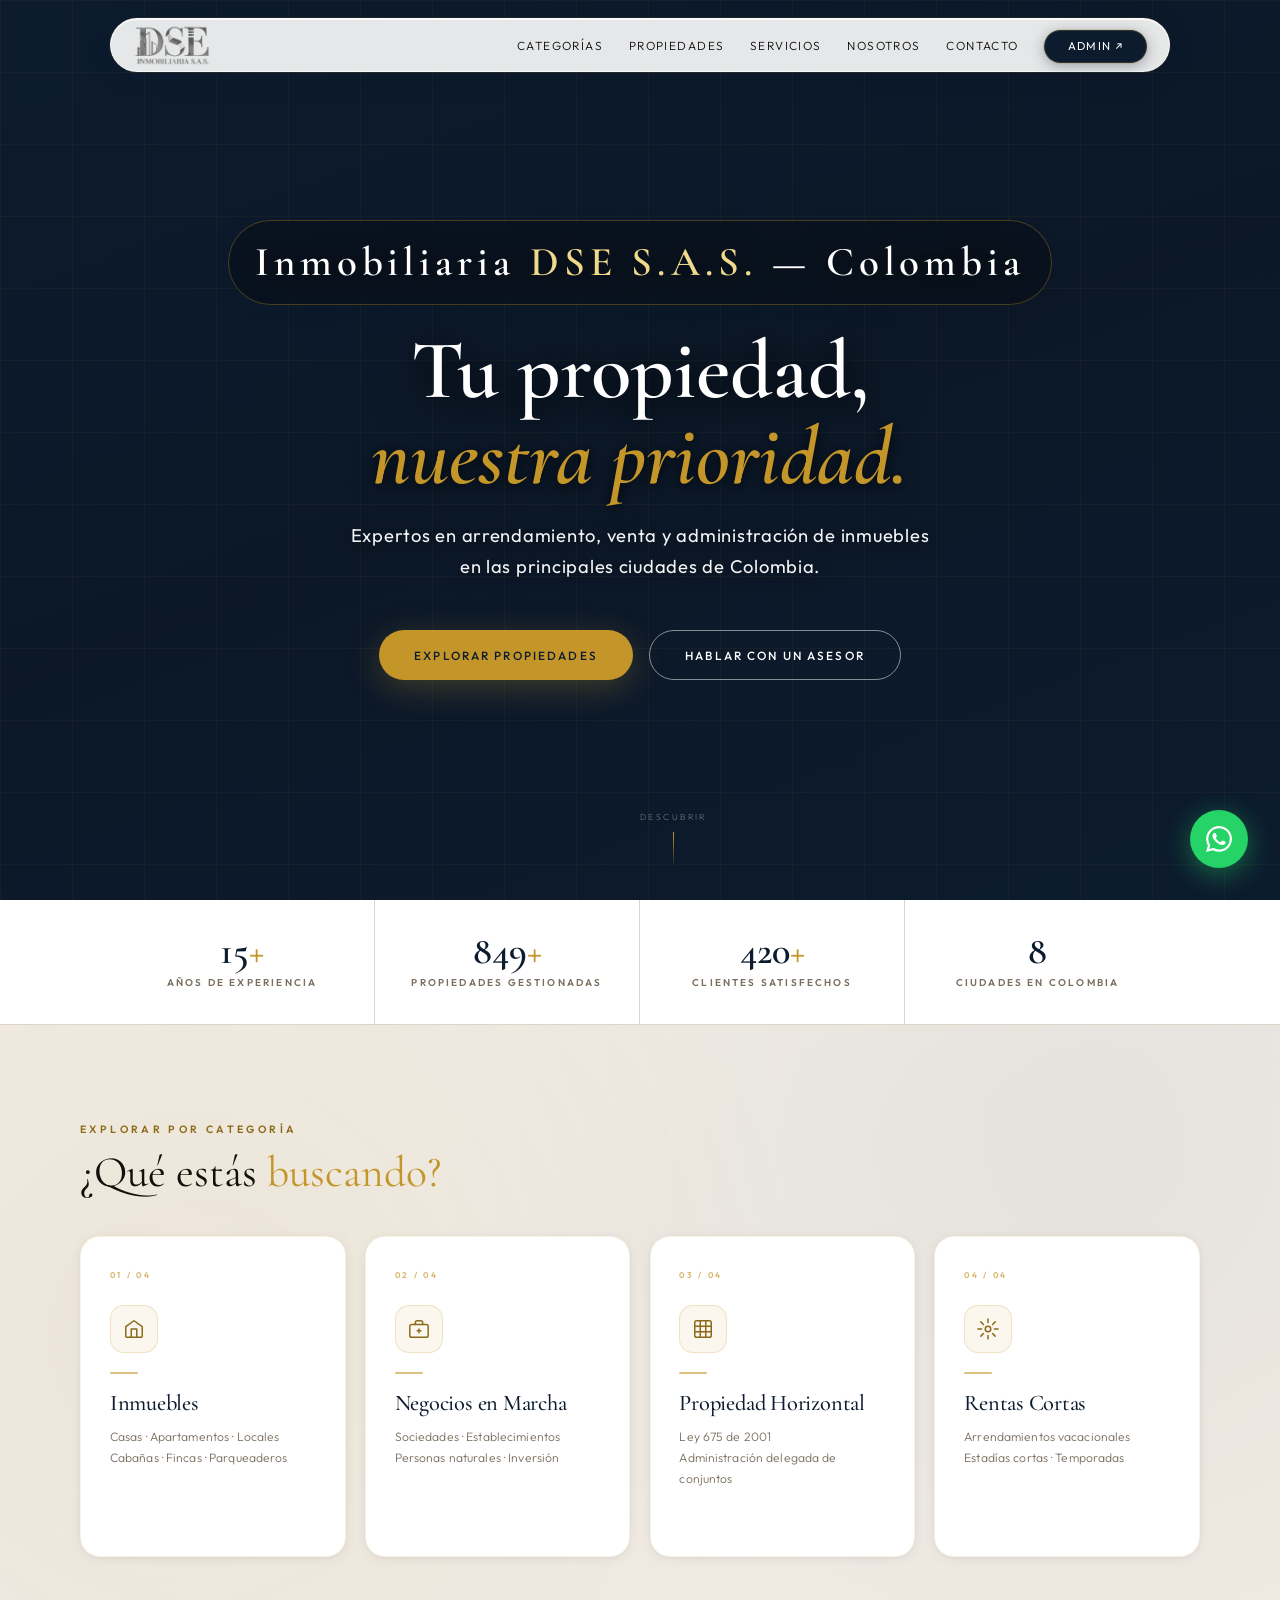
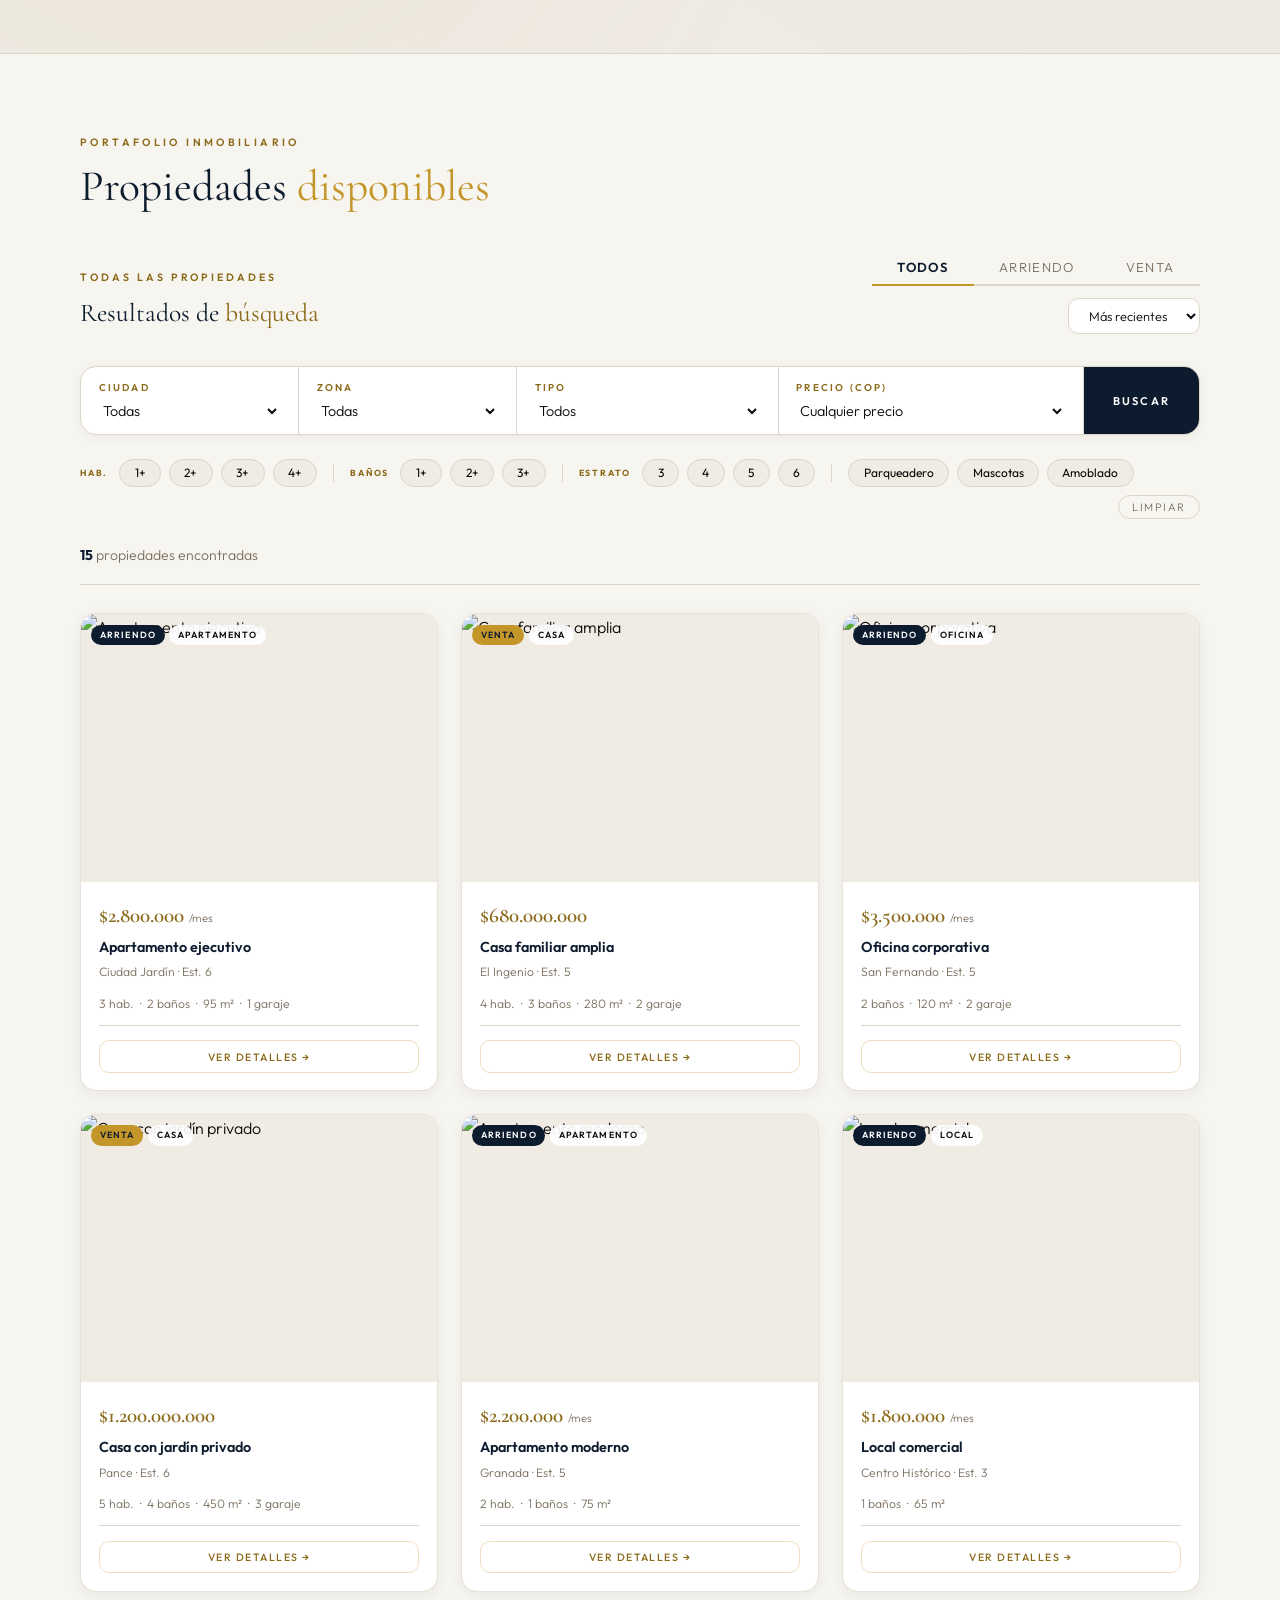
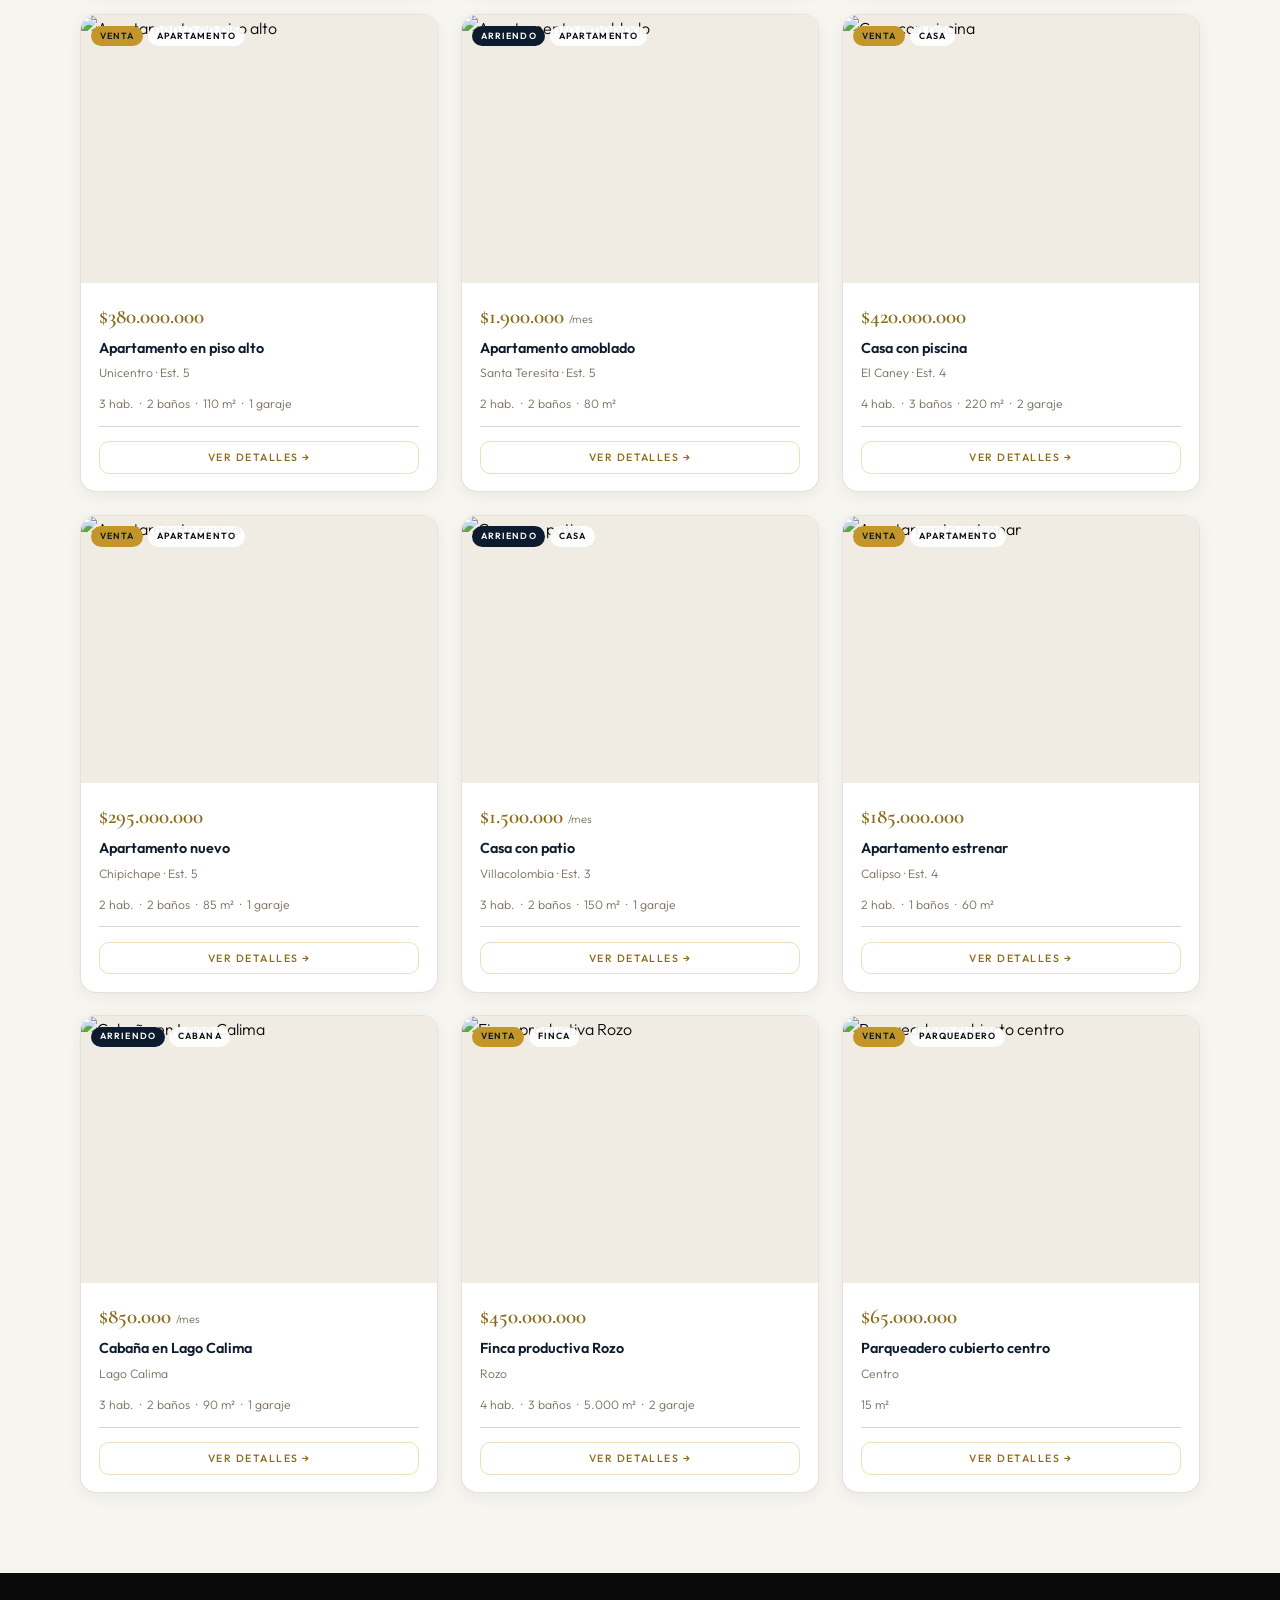
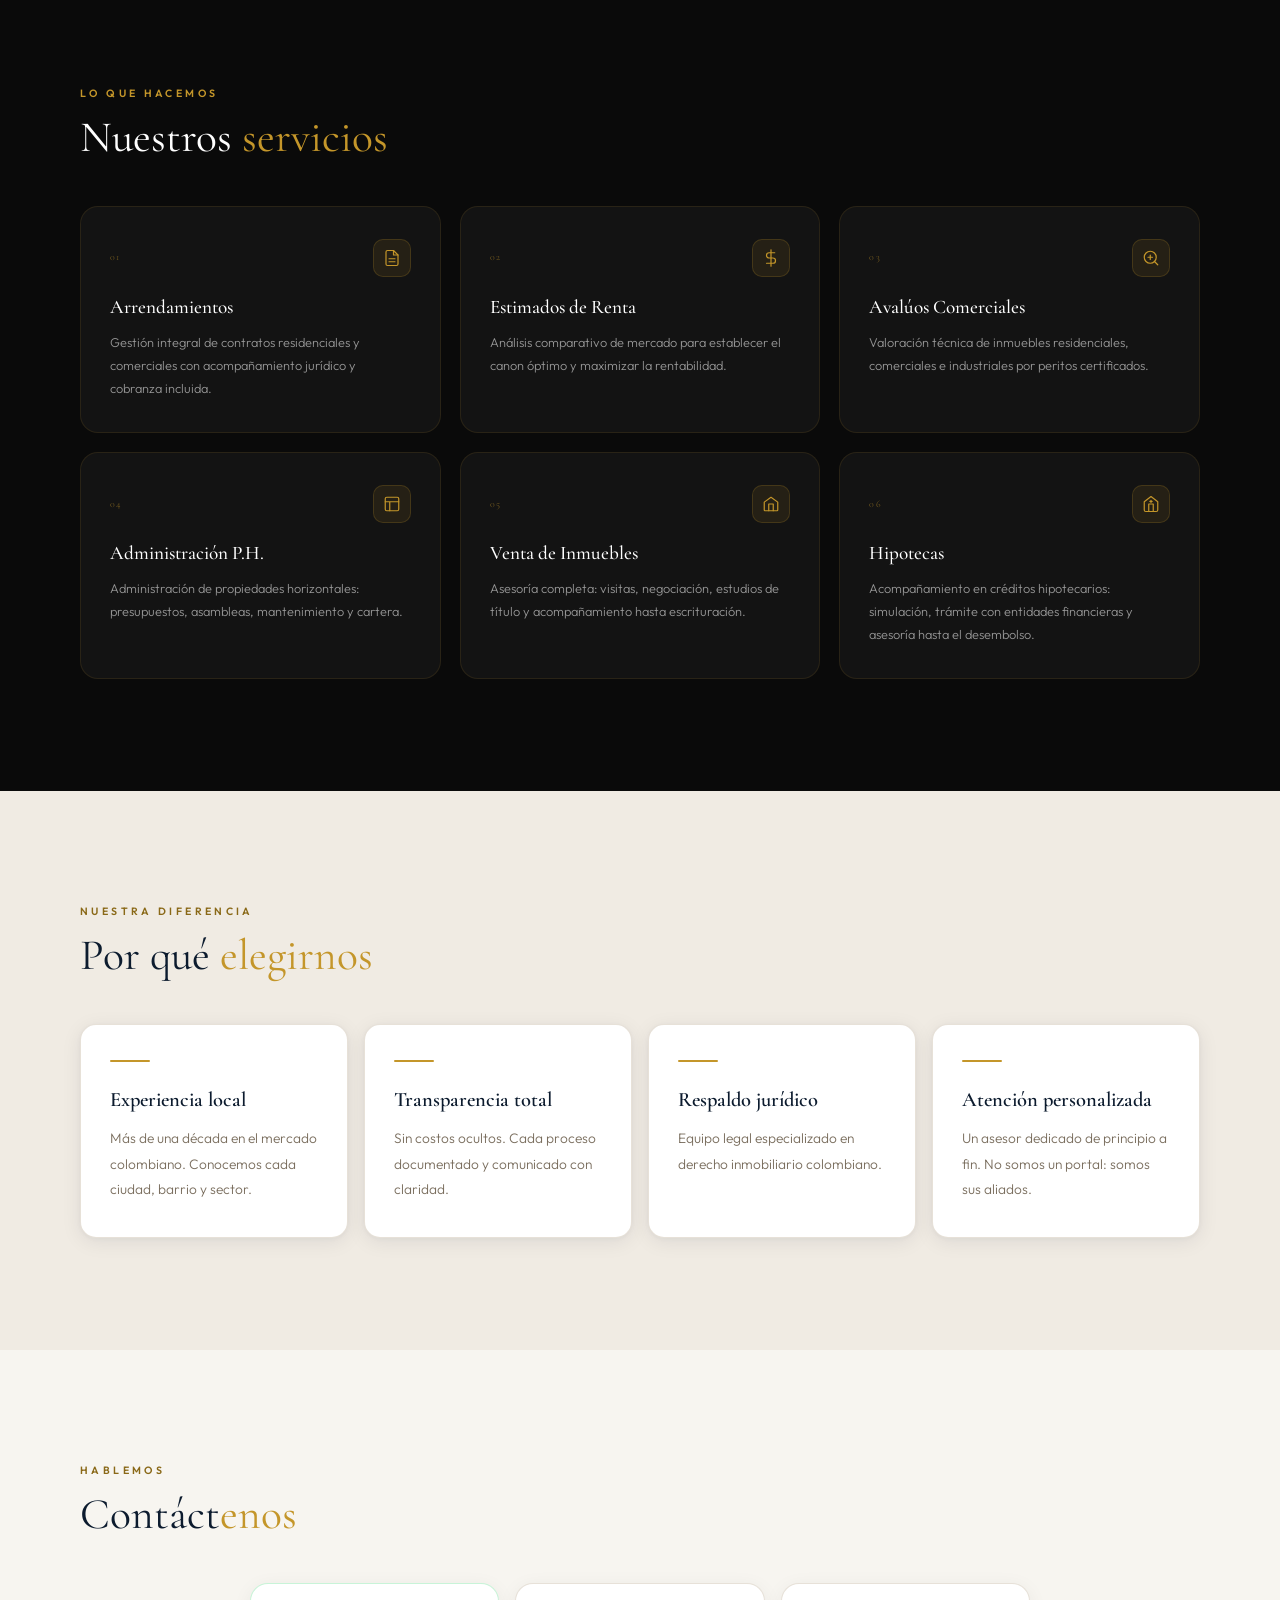
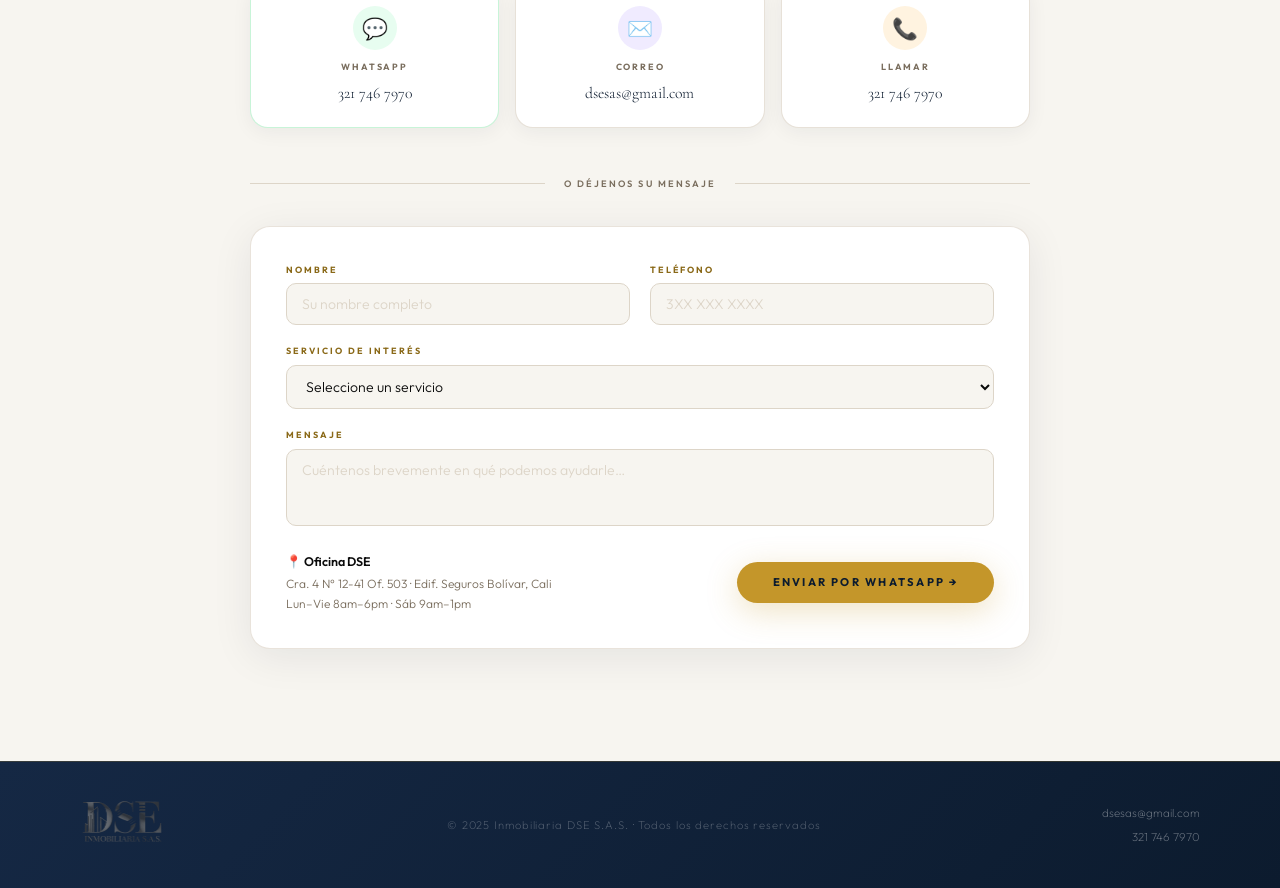
==== commit dfde7be2: "Rediseño UI: minimalismo, contraste y simplificación de secciones - Categorías: cards minimalistas c" ====
--- a/index.html
+++ b/index.html
@@ -54,8 +54,8 @@
 
 /* ── HERO ─────────────────────────────────────────────────────── */
 #hero{height:100vh;min-height:640px;background:var(--nv);display:flex;align-items:center;justify-content:center;text-align:center;position:relative;overflow:hidden;padding:2rem}
-.hero-vid{position:absolute;inset:0;width:100%;height:100%;object-fit:cover;opacity:.68}
-.hero-overlay{position:absolute;inset:0;z-index:1;background:linear-gradient(160deg,rgba(12,27,46,.62) 0%,rgba(10,10,10,.42) 50%,rgba(12,27,46,.65) 100%)}
+.hero-vid{position:absolute;inset:0;width:100%;height:100%;object-fit:cover;opacity:.88}
+.hero-overlay{position:absolute;inset:0;z-index:1;background:linear-gradient(160deg,rgba(12,27,46,.35) 0%,rgba(10,10,10,.18) 50%,rgba(12,27,46,.38) 100%)}
 .hero-grid{position:absolute;inset:0;z-index:2;background-image:linear-gradient(rgba(196,150,42,.05) 1px,transparent 1px),linear-gradient(90deg,rgba(196,150,42,.05) 1px,transparent 1px);background-size:72px 72px;animation:gridDrift 28s linear infinite}
 @keyframes gridDrift{from{background-position:0 0,0 0}to{background-position:72px 72px,72px 72px}}
 .hero-content{position:relative;z-index:3;max-width:860px}
@@ -63,7 +63,7 @@
   display:inline-block;
   font-family:var(--serif);
   font-size:clamp(1.8rem,3.2vw,2.8rem);
-  font-weight:400;
+  font-weight:600;
   letter-spacing:.12em;
   color:#fff;
   margin-bottom:1.4rem;
@@ -77,9 +77,9 @@
 }
 .hero-brand{white-space:nowrap}
 .hero-brand span{color:var(--gold-l)}
-.hero-h1{font-family:var(--serif);font-size:clamp(3rem,6.5vw,6rem);font-weight:400;color:#fff;line-height:1.04;margin-bottom:1.3rem;opacity:0;animation:fU .9s ease .5s forwards;text-shadow:0 2px 28px rgba(0,0,0,.75),0 6px 55px rgba(0,0,0,.45)}
-.hero-h1 em{font-style:italic;color:var(--gold);text-shadow:0 2px 20px rgba(196,150,42,.5)}
-.hero-sub{font-size:clamp(.92rem,1.5vw,1.05rem);font-weight:300;color:rgba(255,255,255,.85);letter-spacing:.04em;margin-bottom:3rem;opacity:0;animation:fU .9s ease .8s forwards;text-shadow:0 1px 16px rgba(0,0,0,.65)}
+.hero-h1{font-family:var(--serif);font-size:clamp(3rem,6.5vw,6rem);font-weight:600;color:#fff;line-height:1.04;margin-bottom:1.3rem;opacity:0;animation:fU .9s ease .5s forwards;text-shadow:0 3px 32px rgba(0,0,0,.85),0 6px 55px rgba(0,0,0,.55)}
+.hero-h1 em{font-style:italic;color:var(--gold);text-shadow:0 2px 12px rgba(0,0,0,.65),0 4px 24px rgba(0,0,0,.4)}
+.hero-sub{font-size:clamp(1rem,1.6vw,1.15rem);font-weight:400;color:rgba(255,255,255,.95);letter-spacing:.04em;margin-bottom:3rem;opacity:0;animation:fU .9s ease .8s forwards;text-shadow:0 2px 18px rgba(0,0,0,.8)}
 .hero-ctas{display:flex;gap:1rem;justify-content:center;flex-wrap:wrap;opacity:0;animation:fU .9s ease 1.1s forwards}
 .hero-cta{display:inline-flex;align-items:center;gap:.5rem;padding:.9rem 2.2rem;border-radius:var(--rpill);font-size:.74rem;font-weight:500;letter-spacing:.18em;text-transform:uppercase;text-decoration:none;transition:all .28s cubic-bezier(.25,.46,.45,.94)}
 .hero-cta-primary{background:var(--gold);color:var(--nv);box-shadow:var(--sh-gold)}
@@ -99,54 +99,147 @@
 .sec-title span{color:var(--gold)}
 
 /* ── CATEGORÍAS — 4 tarjetas grandes ─────────────────────────── */
-#categorias{background:var(--nv);padding:6rem 5rem}
-#categorias .sec-label{color:var(--gold)}
-#categorias .sec-title{color:#fff}
-#categorias .sec-title span{color:var(--gold)}
-
+#categorias{
+  background:linear-gradient(160deg,var(--bg2) 0%,#EEEAE4 40%,var(--bg2) 100%);
+  padding:6rem 5rem;
+  position:relative;
+}
+#categorias::before{
+  content:'';position:absolute;inset:0;pointer-events:none;
+  background-image:radial-gradient(circle at 15% 50%,rgba(196,150,42,.06) 0%,transparent 55%),
+                   radial-gradient(circle at 85% 20%,rgba(12,27,46,.04) 0%,transparent 50%);
+}
+#categorias .sec-label{color:var(--gold-d)}
+#categorias .sec-title{color:var(--nv)}
+#categorias .sec-title span{color:var(--gold-d)}
+
+/* ── CATEGORY GRID — Minimalista ────────────────────────────── */
 .cat-grid{display:grid;grid-template-columns:repeat(4,1fr);gap:1.2rem;margin-bottom:0}
+
 .cat-card{
-  position:relative;border-radius:20px;overflow:hidden;cursor:pointer;
-  aspect-ratio:4/5;
-  border:2px solid rgba(255,255,255,.14);
-  transition:transform .35s ease,box-shadow .35s,border-color .3s;
-}
-.cat-card:hover{transform:translateY(-7px);border-color:rgba(196,150,42,.7);box-shadow:0 0 0 1px rgba(196,150,42,.3),0 0 36px rgba(196,150,42,.15),0 32px 64px rgba(0,0,0,.55)}
-.cat-card.active{border-color:var(--gold);box-shadow:0 0 0 2px var(--gold),0 0 40px rgba(196,150,42,.2),0 20px 50px rgba(0,0,0,.4)}
-.cat-card img{width:100%;height:100%;object-fit:cover;transition:transform .55s ease;filter:brightness(.85)}
-.cat-card:hover img{transform:scale(1.06);filter:brightness(.75)}
-/* gradiente doble: oscuro en base para texto + sutil en top para número */
-.cat-card::after{content:'';position:absolute;inset:0;background:linear-gradient(to top,rgba(6,14,28,.97) 0%,rgba(6,14,28,.72) 42%,rgba(6,14,28,.18) 75%,transparent 100%)}
-/* número decorativo en esquina superior */
-.cat-card-num{position:absolute;top:1rem;right:1.1rem;z-index:2;font-size:.6rem;font-weight:700;letter-spacing:.22em;color:rgba(196,150,42,.55);text-transform:uppercase}
-.cat-card-body{position:absolute;bottom:0;left:0;right:0;z-index:2;padding:1.5rem 1.6rem 1.6rem}
-.cat-card-icon{font-size:1.35rem;margin-bottom:.45rem;display:block;filter:drop-shadow(0 2px 8px rgba(0,0,0,.6))}
-/* línea dorada decorativa */
-.cat-card-line{width:28px;height:2px;background:var(--gold);border-radius:2px;margin-bottom:.65rem;transition:width .3s ease}
-.cat-card:hover .cat-card-line{width:44px}
-.cat-card-title{font-family:var(--serif);font-size:1.55rem;font-weight:500;color:#fff;margin-bottom:.4rem;text-shadow:0 2px 14px rgba(0,0,0,.7);line-height:1.2}
-.cat-card-desc{font-size:.75rem;font-weight:300;color:rgba(255,255,255,.72);line-height:1.65;letter-spacing:.01em}
-/* pill CTA que aparece en hover */
-.cat-card-cta{display:inline-flex;align-items:center;gap:.45rem;margin-top:.95rem;padding:.38rem .9rem;background:rgba(196,150,42,.18);border:1px solid rgba(196,150,42,.45);border-radius:var(--rpill);font-size:.6rem;font-weight:600;letter-spacing:.18em;text-transform:uppercase;color:var(--gold-l);opacity:0;transform:translateY(6px);transition:opacity .25s,transform .25s,background .2s}
-.cat-card:hover .cat-card-cta{opacity:1;transform:translateY(0)}
-.cat-card.active .cat-card-cta{opacity:1;transform:translateY(0);background:rgba(196,150,42,.28)}
-
-/* Paneles dinámicos */
-.cat-panel{display:none;margin-top:3rem;padding-top:3rem;border-top:1px solid rgba(196,150,42,.2)}
+  position:relative;border-radius:20px;cursor:pointer;
+  background:#fff;
+  border:1.5px solid rgba(196,150,42,.12);
+  box-shadow:0 2px 12px rgba(12,27,46,.06),0 1px 3px rgba(12,27,46,.04);
+  padding:2rem 1.8rem 1.8rem;
+  display:flex;flex-direction:column;gap:0;
+  transition:transform .32s cubic-bezier(.22,.68,0,1.15),
+             box-shadow .3s ease,
+             border-color .3s ease;
+  overflow:hidden;
+}
+/* Franja dorada superior */
+.cat-card::before{
+  content:'';position:absolute;top:0;left:0;right:0;height:3px;
+  background:linear-gradient(90deg,transparent 0%,var(--gold) 50%,transparent 100%);
+  opacity:0;transition:opacity .3s;
+}
+.cat-card:hover::before,.cat-card.active::before{opacity:1}
+
+/* Fondo sutil en hover */
+.cat-card::after{
+  content:'';position:absolute;inset:0;
+  background:linear-gradient(145deg,rgba(196,150,42,.04) 0%,transparent 60%);
+  opacity:0;transition:opacity .3s;pointer-events:none;
+}
+.cat-card:hover::after,.cat-card.active::after{opacity:1}
+
+.cat-card:hover{
+  transform:translateY(-6px);
+  border-color:rgba(196,150,42,.35);
+  box-shadow:0 16px 48px rgba(12,27,46,.12),0 4px 12px rgba(12,27,46,.07);
+}
+.cat-card.active{
+  border-color:var(--gold);
+  box-shadow:0 0 0 1px var(--gold),0 20px 56px rgba(12,27,46,.14);
+}
+
+/* Número */
+.cat-card-num{
+  font-size:.52rem;font-weight:600;letter-spacing:.28em;
+  color:rgba(196,150,42,.7);text-transform:uppercase;
+  margin-bottom:1.4rem;
+}
+
+/* Icono */
+.cat-card-icon{
+  width:48px;height:48px;margin-bottom:1.2rem;
+  display:flex;align-items:center;justify-content:center;
+  background:rgba(196,150,42,.08);
+  border:1px solid rgba(196,150,42,.22);
+  border-radius:14px;
+  transition:background .3s,border-color .3s,transform .3s;
+}
+.cat-card:hover .cat-card-icon{
+  background:rgba(196,150,42,.15);
+  border-color:var(--gold);
+  transform:scale(1.05);
+}
+.cat-card-icon svg{width:22px;height:22px;stroke:var(--gold-d);fill:none;stroke-width:1.6;stroke-linecap:round;stroke-linejoin:round}
+
+/* Línea divisora */
+.cat-card-line{width:28px;height:1.5px;background:var(--gold);border-radius:2px;margin-bottom:1rem;opacity:.6;transition:width .32s ease,opacity .3s}
+.cat-card:hover .cat-card-line,.cat-card.active .cat-card-line{width:44px;opacity:1}
+
+/* Título */
+.cat-card-title{
+  font-family:var(--serif);font-size:1.4rem;font-weight:500;
+  color:var(--nv);margin-bottom:.55rem;
+  line-height:1.2;letter-spacing:-.01em;
+}
+
+/* Descripción */
+.cat-card-desc{
+  font-size:.76rem;font-weight:300;
+  color:var(--sd);
+  line-height:1.75;letter-spacing:.01em;
+  flex:1;
+}
+
+/* CTA */
+.cat-card-cta{
+  display:inline-flex;align-items:center;gap:.4rem;
+  margin-top:1.4rem;
+  font-size:.6rem;font-weight:600;letter-spacing:.18em;text-transform:uppercase;
+  color:var(--gold-d);
+  opacity:0;transform:translateX(-4px);
+  transition:opacity .25s,transform .25s;
+}
+.cat-card-cta svg{width:12px;height:12px;stroke:currentColor;fill:none;stroke-width:2;transition:transform .2s}
+.cat-card:hover .cat-card-cta,.cat-card.active .cat-card-cta{opacity:1;transform:translateX(0)}
+.cat-card:hover .cat-card-cta svg{transform:translateX(3px)}
+
+/* Paneles dinámicos — tarjeta navy flotante sobre fondo claro */
+.cat-panel{
+  display:none;margin-top:2.8rem;
+  background:var(--nv);
+  border-radius:28px;
+  padding:3rem 3rem 2.8rem;
+  border:1px solid rgba(196,150,42,.18);
+  box-shadow:0 32px 80px rgba(12,27,46,.22),
+             0 8px 24px rgba(12,27,46,.14),
+             0 0 0 1px rgba(196,150,42,.08);
+}
 .cat-panel.on{display:block;animation:fU .45s ease forwards}
 
 /* ── PANEL INMUEBLES ──────────────────────────────────────────── */
-.subtype-grid{display:grid;grid-template-columns:repeat(6,1fr);gap:1rem;margin-bottom:3rem}
-.subtype-card{position:relative;border-radius:var(--r);overflow:hidden;cursor:pointer;aspect-ratio:3/4;border:1.5px solid rgba(196,150,42,.12);transition:transform .3s,box-shadow .3s,border-color .3s}
-.subtype-card:hover{transform:translateY(-6px);box-shadow:0 20px 48px rgba(0,0,0,.5);border-color:rgba(196,150,42,.5)}
-.subtype-card img{width:100%;height:100%;object-fit:cover;transition:transform .5s}
-.subtype-card:hover img{transform:scale(1.08)}
-.subtype-card::after{content:'';position:absolute;inset:0;background:linear-gradient(to top,rgba(12,27,46,.88) 0%,rgba(12,27,46,.15) 65%,transparent 100%)}
-.subtype-lbl{position:absolute;bottom:0;left:0;right:0;z-index:2;padding:.75rem .85rem;font-family:var(--serif);font-size:1rem;font-weight:500;color:#fff;text-shadow:0 1px 8px rgba(0,0,0,.6)}
-.subtype-lbl small{display:block;font-family:var(--sans);font-size:.54rem;font-weight:300;letter-spacing:.18em;text-transform:uppercase;color:var(--gold-l);margin-top:.1rem}
+.subtype-grid{display:grid;grid-template-columns:repeat(6,1fr);gap:1rem;margin-bottom:2.5rem}
+.subtype-card{position:relative;display:flex;flex-direction:column;align-items:center;justify-content:center;gap:.7rem;padding:1.6rem 1rem 1.4rem;background:#fff;border:1.5px solid var(--sm);border-radius:18px;cursor:pointer;text-align:center;transition:border-color .25s,background .25s,transform .25s,box-shadow .25s;user-select:none}
+.subtype-card::before{content:'';position:absolute;top:0;left:0;right:0;height:3px;border-radius:18px 18px 0 0;background:linear-gradient(90deg,transparent,var(--gold),transparent);opacity:0;transition:opacity .25s}
+.subtype-card:hover::before,.subtype-card.active::before{opacity:1}
+.subtype-card:hover{border-color:rgba(196,150,42,.35);transform:translateY(-4px);box-shadow:0 12px 32px rgba(12,27,46,.09)}
+.subtype-card.active{border-color:var(--gold);background:rgba(196,150,42,.04);box-shadow:0 0 0 1px var(--gold),0 12px 32px rgba(196,150,42,.12)}
+.subtype-card.active .subtype-icon{background:rgba(196,150,42,.18);border-color:var(--gold)}
+.subtype-card.active .subtype-lbl-name{color:var(--gold-d)}
+.subtype-icon{width:44px;height:44px;display:flex;align-items:center;justify-content:center;background:rgba(196,150,42,.08);border:1px solid rgba(196,150,42,.18);border-radius:12px;transition:background .25s,border-color .25s}
+.subtype-card:hover .subtype-icon{background:rgba(196,150,42,.14);border-color:rgba(196,150,42,.4)}
+.subtype-icon svg{width:20px;height:20px;stroke:var(--gold-d);fill:none;stroke-width:1.6;stroke-linecap:round;stroke-linejoin:round}
+.subtype-lbl{display:flex;flex-direction:column;gap:.2rem}
+.subtype-lbl-name{font-family:var(--serif);font-size:1rem;font-weight:500;color:var(--nv);line-height:1.1;transition:color .25s}
+.subtype-lbl-sub{font-size:.54rem;font-weight:400;letter-spacing:.14em;text-transform:uppercase;color:var(--sd)}
 
 /* Portfolio dentro del panel */
-.portfolio-wrap{background:rgba(255,255,255,.04);border-radius:20px;padding:2.4rem;border:1px solid rgba(196,150,42,.1)}
+.portfolio-wrap{background:rgba(255,255,255,.05);border-radius:20px;padding:2.4rem;border:1px solid rgba(196,150,42,.14);box-shadow:inset 0 1px 0 rgba(255,255,255,.06),0 4px 20px rgba(0,0,0,.2)}
 .mkt-header{display:flex;align-items:flex-end;justify-content:space-between;margin-bottom:2rem;flex-wrap:wrap;gap:1rem}
 .mkt-tabs{display:flex;border-bottom:2px solid rgba(196,150,42,.15)}
 .tab{padding:.55rem 1.6rem;border:none;background:none;font-family:var(--sans);font-size:.82rem;font-weight:300;letter-spacing:.1em;text-transform:uppercase;color:rgba(255,255,255,.45);cursor:pointer;border-bottom:2px solid transparent;margin-bottom:-2px;transition:color .2s,border-color .2s}
@@ -156,22 +249,25 @@
 .sort-wrap select:focus{border-color:var(--gold)}
 .sort-wrap select option{background:var(--nv2);color:#fff}
 
-.sg{display:grid;grid-template-columns:1fr 1fr 1.2fr 1.4fr auto;gap:0;background:rgba(255,255,255,.06);border:1.5px solid rgba(196,150,42,.2);border-radius:var(--r);overflow:hidden;margin-bottom:1.3rem}
-.sf{padding:.85rem 1.1rem;display:flex;flex-direction:column;gap:4px;border-right:1px solid rgba(196,150,42,.15)}
+.sg{display:grid;grid-template-columns:1fr 1fr 1.2fr 1.4fr auto;gap:0;background:var(--ww);border:1.5px solid var(--sm);border-radius:var(--r);overflow:hidden;margin-bottom:1.3rem;box-shadow:0 2px 12px rgba(12,27,46,.05)}
+.sf{padding:.85rem 1.1rem;display:flex;flex-direction:column;gap:4px;border-right:1px solid var(--sm)}
 .sf:last-child{border-right:none}
-.sf label{font-size:.62rem;font-weight:600;letter-spacing:.22em;text-transform:uppercase;color:var(--gold)}
-.sf input,.sf select{border:none;background:none;font-family:var(--sans);font-size:.9rem;font-weight:300;color:#fff;outline:none;width:100%;cursor:pointer}
-.sf input::placeholder{color:rgba(255,255,255,.3)}
-.sf select option{background:var(--nv2);color:#fff}
-.sbtn{background:var(--gold);color:var(--nv);border:none;padding:0 1.8rem;font-family:var(--sans);font-size:.7rem;font-weight:600;letter-spacing:.2em;text-transform:uppercase;cursor:pointer;transition:background .2s;white-space:nowrap}
+.sf label{font-size:.62rem;font-weight:600;letter-spacing:.22em;text-transform:uppercase;color:var(--gold-d)}
+.sf input,.sf select{border:none;background:none;font-family:var(--sans);font-size:.9rem;font-weight:300;color:var(--b);outline:none;width:100%;cursor:pointer}
+.sf input::placeholder{color:var(--sm)}
+.sf select option{background:var(--ww);color:var(--b)}
+.sbtn{background:var(--nv);color:#fff;border:none;padding:0 1.8rem;font-family:var(--sans);font-size:.7rem;font-weight:600;letter-spacing:.2em;text-transform:uppercase;cursor:pointer;transition:background .2s;white-space:nowrap}
 .sbtn:hover{background:#d4a830}
 
-.chips{display:flex;align-items:center;flex-wrap:wrap;gap:.4rem;margin-bottom:1.6rem}
-.chip-lbl{font-size:.62rem;font-weight:600;letter-spacing:.22em;text-transform:uppercase;color:var(--gold)}
-.chip{padding:.3rem .88rem;border:1.5px solid rgba(196,150,42,.25);background:rgba(255,255,255,.05);font-family:var(--sans);font-size:.78rem;font-weight:300;color:rgba(255,255,255,.7);cursor:pointer;transition:all .2s;border-radius:var(--rpill)}
-.chip:hover{border-color:rgba(196,150,42,.6);color:#fff;background:rgba(196,150,42,.1)}
-.chip.on{background:var(--gold);color:var(--nv);border-color:var(--gold);font-weight:600}
-.chip-div{width:1px;height:20px;background:rgba(196,150,42,.2);margin:0 .2rem}
+.chips{display:flex;align-items:center;flex-wrap:wrap;gap:.5rem;margin-bottom:1.4rem;padding:.2rem 0}
+.chip-group{display:contents}
+.chip-lbl{font-size:.55rem;font-weight:700;letter-spacing:.2em;text-transform:uppercase;color:var(--gold-d);padding-right:.2rem}
+.chip-lbl svg{display:none}
+.chip-row{display:contents}
+.chip{padding:.32rem .9rem;border:1px solid var(--sm);background:var(--bg2);font-family:var(--sans);font-size:.75rem;font-weight:400;color:var(--b);cursor:pointer;transition:all .2s;border-radius:var(--rpill);white-space:nowrap}
+.chip:hover{border-color:var(--gold-d);color:var(--nv);background:rgba(196,150,42,.06)}
+.chip.on{background:var(--nv);color:#fff;border-color:var(--nv);font-weight:500}
+.chip-div{width:1px;height:18px;background:var(--sm);margin:0 .5rem;flex-shrink:0;align-self:center}
 .clr-btn{margin-left:auto;background:none;border:1.5px solid rgba(196,150,42,.3);font-family:var(--sans);font-size:.68rem;font-weight:300;letter-spacing:.14em;text-transform:uppercase;color:rgba(255,255,255,.5);cursor:pointer;padding:.26rem .82rem;border-radius:var(--rpill);transition:all .2s}
 .clr-btn:hover{border-color:var(--gold);color:var(--gold)}
 
@@ -255,19 +351,44 @@
 
 /* ── PANEL NEGOCIOS ───────────────────────────────────────────── */
 .neg-sub-grid{display:grid;grid-template-columns:repeat(3,1fr);gap:1.5rem}
-.neg-sub-card{background:rgba(255,255,255,.05);border:1.5px solid rgba(196,150,42,.15);border-radius:20px;padding:2rem;transition:all .3s}
-.neg-sub-card:hover{background:rgba(196,150,42,.08);border-color:rgba(196,150,42,.4)}
+.neg-sub-card{
+  background:var(--ww);
+  border:1.5px solid rgba(196,150,42,.18);
+  border-radius:20px;padding:2rem;
+  box-shadow:0 4px 20px rgba(12,27,46,.07),0 1px 4px rgba(12,27,46,.04);
+  transition:all .3s;
+}
+.neg-sub-card:hover{
+  background:#fffdf7;
+  border-color:rgba(196,150,42,.5);
+  transform:translateY(-4px);
+  box-shadow:0 16px 44px rgba(12,27,46,.12),0 0 0 1px rgba(196,150,42,.2);
+}
 .neg-sub-icon{font-size:2.4rem;margin-bottom:1rem}
-.neg-sub-title{font-family:var(--serif);font-size:1.4rem;font-weight:500;color:#fff;margin-bottom:.5rem}
-.neg-sub-desc{font-size:.82rem;font-weight:300;color:rgba(255,255,255,.5);line-height:1.7;margin-bottom:1.5rem}
-.neg-form-toggle{display:inline-flex;align-items:center;gap:.5rem;padding:.55rem 1.4rem;border-radius:var(--rpill);border:1.5px solid rgba(196,150,42,.4);color:var(--gold-l);font-family:var(--sans);font-size:.7rem;font-weight:400;letter-spacing:.14em;text-transform:uppercase;cursor:pointer;background:none;transition:all .25s}
-.neg-form-toggle:hover{background:rgba(196,150,42,.12);border-color:var(--gold);color:#fff}
-.neg-inline-form{display:none;margin-top:1.4rem;background:rgba(0,0,0,.2);border-radius:var(--r);padding:1.4rem;border:1px solid rgba(196,150,42,.12)}
+.neg-sub-title{font-family:var(--serif);font-size:1.4rem;font-weight:600;color:var(--nv);margin-bottom:.5rem}
+.neg-sub-desc{font-size:.82rem;font-weight:300;color:var(--sd);line-height:1.75;margin-bottom:1.5rem}
+.neg-form-toggle{
+  display:inline-flex;align-items:center;gap:.5rem;
+  padding:.55rem 1.4rem;border-radius:var(--rpill);
+  border:1.5px solid rgba(196,150,42,.45);
+  color:var(--gold-d);
+  font-family:var(--sans);font-size:.7rem;font-weight:500;letter-spacing:.14em;text-transform:uppercase;
+  cursor:pointer;background:rgba(196,150,42,.06);transition:all .25s;
+}
+.neg-form-toggle:hover{background:var(--gold);border-color:var(--gold);color:var(--nv)}
+.neg-inline-form{
+  display:none;margin-top:1.4rem;
+  background:var(--bg2);
+  border-radius:var(--r);padding:1.4rem;
+  border:1px solid rgba(196,150,42,.15);
+  box-shadow:inset 0 2px 8px rgba(12,27,46,.04);
+}
 .neg-inline-form.open{display:block;animation:fU .35s ease forwards}
 .nif-row{margin-bottom:1rem}
-.nif-label{font-size:.6rem;font-weight:600;letter-spacing:.2em;text-transform:uppercase;color:var(--gold);margin-bottom:.35rem;display:block}
-.nif-input{width:100%;background:rgba(255,255,255,.07);border:1.5px solid rgba(196,150,42,.2);border-radius:var(--rsm);padding:.6rem .9rem;font-family:var(--sans);font-size:.85rem;font-weight:300;color:#fff;outline:none;transition:border-color .2s}
-.nif-input:focus{border-color:var(--gold)}
+.nif-label{font-size:.6rem;font-weight:700;letter-spacing:.2em;text-transform:uppercase;color:var(--gold-d);margin-bottom:.35rem;display:block}
+.nif-input{width:100%;background:var(--ww);border:1.5px solid var(--sm);border-radius:var(--rsm);padding:.6rem .9rem;font-family:var(--sans);font-size:.85rem;font-weight:300;color:var(--b);outline:none;transition:border-color .2s,box-shadow .2s}
+.nif-input:focus{border-color:var(--gold);box-shadow:0 0 0 3px rgba(196,150,42,.1)}
+.nif-input::placeholder{color:var(--sm)}
 .nif-input::placeholder{color:rgba(255,255,255,.25)}
 .nif-select{width:100%;background:var(--nv2);border:1.5px solid rgba(196,150,42,.2);border-radius:var(--rsm);padding:.6rem .9rem;font-family:var(--sans);font-size:.85rem;font-weight:300;color:#fff;outline:none;cursor:pointer}
 .nif-select option{background:var(--nv2)}
@@ -276,34 +397,34 @@
 .nif-btn:hover{background:#d4a830}
 
 /* ── MARKETPLACE NEGOCIOS ─────────────────────────────────────── */
-#neg-market-modal{position:fixed;inset:0;z-index:600;background:#1a2a3e;display:none;flex-direction:column;overflow:hidden}
+#neg-market-modal{position:fixed;inset:0;z-index:600;background:var(--bg2);display:none;flex-direction:column;overflow:hidden}
 #neg-market-modal.open{display:flex;animation:fU .3s ease}
-.nmk-topbar{display:flex;align-items:center;justify-content:space-between;padding:1.4rem 2.2rem 1rem;border-bottom:1px solid rgba(255,255,255,.08);flex-shrink:0;background:#152236}
-.nmk-logo{font-family:var(--serif);font-size:1.2rem;color:var(--gold-l);letter-spacing:.04em}
-.nmk-logo span{color:rgba(255,255,255,.38);font-weight:300;font-size:.9rem;margin-left:.6rem}
-.nmk-close{width:36px;height:36px;border-radius:50%;border:1.5px solid rgba(255,255,255,.18);background:none;color:rgba(255,255,255,.6);font-size:1.1rem;cursor:pointer;transition:all .2s;display:flex;align-items:center;justify-content:center}
-.nmk-close:hover{background:rgba(255,255,255,.1);color:#fff}
-.nmk-tabs{display:flex;gap:.5rem;padding:.9rem 2.2rem;border-bottom:1px solid rgba(255,255,255,.07);flex-shrink:0;flex-wrap:wrap;background:#152236}
-.nmk-tab{padding:.45rem 1.2rem;border-radius:var(--rpill);border:1.5px solid rgba(255,255,255,.14);background:none;color:rgba(255,255,255,.45);font-family:var(--sans);font-size:.68rem;font-weight:400;letter-spacing:.14em;text-transform:uppercase;cursor:pointer;transition:all .22s}
-.nmk-tab:hover{border-color:rgba(196,150,42,.5);color:#fff}
+.nmk-topbar{display:flex;align-items:center;justify-content:space-between;padding:1.4rem 2.2rem 1rem;border-bottom:1px solid var(--sm);flex-shrink:0;background:#fff}
+.nmk-logo{font-family:var(--serif);font-size:1.2rem;color:var(--gold-d);letter-spacing:.04em}
+.nmk-logo span{color:var(--sd);font-weight:300;font-size:.9rem;margin-left:.6rem}
+.nmk-close{width:36px;height:36px;border-radius:50%;border:1.5px solid var(--sm);background:none;color:var(--sd);font-size:1.1rem;cursor:pointer;transition:all .2s;display:flex;align-items:center;justify-content:center}
+.nmk-close:hover{background:var(--bg2);color:var(--nv)}
+.nmk-tabs{display:flex;gap:.5rem;padding:.9rem 2.2rem;border-bottom:1px solid var(--sm);flex-shrink:0;flex-wrap:wrap;background:#fff}
+.nmk-tab{padding:.45rem 1.2rem;border-radius:var(--rpill);border:1.5px solid var(--sm);background:none;color:var(--sd);font-family:var(--sans);font-size:.68rem;font-weight:400;letter-spacing:.14em;text-transform:uppercase;cursor:pointer;transition:all .22s}
+.nmk-tab:hover{border-color:var(--gold);color:var(--nv)}
 .nmk-tab.on{background:var(--gold);border-color:var(--gold);color:var(--nv);font-weight:700}
-.nmk-body{flex:1;overflow-y:auto;padding:1.8rem 2.2rem 2.4rem;background:#1a2a3e}
+.nmk-body{flex:1;overflow-y:auto;padding:1.8rem 2.2rem 2.4rem;background:var(--bg2)}
 .nmk-grid{display:grid;grid-template-columns:repeat(3,1fr);gap:1.2rem}
-.nmk-card{background:#213045;border:1.5px solid rgba(196,150,42,.16);border-radius:18px;overflow:hidden;cursor:pointer;transition:transform .28s,box-shadow .28s,border-color .22s}
-.nmk-card:hover{transform:translateY(-5px);border-color:rgba(196,150,42,.5);box-shadow:0 18px 50px rgba(0,0,0,.45)}
+.nmk-card{background:#fff;border:1.5px solid var(--sm);border-radius:18px;overflow:hidden;cursor:pointer;transition:transform .28s,box-shadow .28s,border-color .22s}
+.nmk-card:hover{transform:translateY(-5px);border-color:rgba(196,150,42,.45);box-shadow:0 18px 50px rgba(12,27,46,.12)}
 .nmk-img{width:100%;aspect-ratio:16/9;object-fit:cover;display:block}
 .nmk-body2{padding:1.3rem 1.4rem 1.5rem}
-.nmk-type{font-size:.56rem;font-weight:700;letter-spacing:.2em;text-transform:uppercase;color:var(--gold);margin-bottom:.5rem}
-.nmk-name{font-family:var(--serif);font-size:1.15rem;font-weight:500;color:#fff;margin-bottom:.25rem}
-.nmk-sector{font-size:.75rem;font-weight:300;color:rgba(255,255,255,.42);margin-bottom:1rem}
+.nmk-type{font-size:.56rem;font-weight:700;letter-spacing:.2em;text-transform:uppercase;color:var(--gold-d);margin-bottom:.5rem}
+.nmk-name{font-family:var(--serif);font-size:1.15rem;font-weight:500;color:var(--nv);margin-bottom:.25rem}
+.nmk-sector{font-size:.75rem;font-weight:300;color:var(--sd);margin-bottom:1rem}
 .nmk-metrics{display:grid;grid-template-columns:1fr 1fr;gap:.5rem;margin-bottom:1.1rem}
-.nmk-metric{background:rgba(0,0,0,.25);border-radius:10px;padding:.55rem .7rem;border:1px solid rgba(196,150,42,.12)}
-.nmk-mv{font-size:.9rem;font-weight:700;color:var(--gold-l);display:block}
-.nmk-ml{font-size:.48rem;font-weight:400;letter-spacing:.12em;text-transform:uppercase;color:rgba(255,255,255,.3);display:block;margin-top:.1rem}
-.nmk-pitch{font-size:.76rem;font-weight:300;color:rgba(255,255,255,.48);line-height:1.7;margin-bottom:1.2rem;display:-webkit-box;-webkit-line-clamp:3;-webkit-box-orient:vertical;overflow:hidden}
-.nmk-btn{display:block;width:100%;padding:.6rem;background:transparent;border:1.5px solid rgba(196,150,42,.35);border-radius:var(--rsm);font-family:var(--sans);font-size:.63rem;font-weight:600;letter-spacing:.16em;text-transform:uppercase;color:var(--gold-l);cursor:pointer;transition:all .22s;text-align:center}
+.nmk-metric{background:var(--bg2);border-radius:10px;padding:.55rem .7rem;border:1px solid var(--sm)}
+.nmk-mv{font-size:.9rem;font-weight:700;color:var(--nv);display:block}
+.nmk-ml{font-size:.48rem;font-weight:400;letter-spacing:.12em;text-transform:uppercase;color:var(--sd);display:block;margin-top:.1rem}
+.nmk-pitch{font-size:.76rem;font-weight:300;color:var(--sd);line-height:1.7;margin-bottom:1.2rem;display:-webkit-box;-webkit-line-clamp:3;-webkit-box-orient:vertical;overflow:hidden}
+.nmk-btn{display:block;width:100%;padding:.6rem;background:transparent;border:1.5px solid rgba(196,150,42,.4);border-radius:var(--rsm);font-family:var(--sans);font-size:.63rem;font-weight:600;letter-spacing:.16em;text-transform:uppercase;color:var(--gold-d);cursor:pointer;transition:all .22s;text-align:center}
 .nmk-btn:hover{background:var(--gold);color:var(--nv);border-color:var(--gold)}
-.nmk-empty{text-align:center;padding:4rem 2rem;color:rgba(255,255,255,.3);font-size:.9rem}
+.nmk-empty{text-align:center;padding:4rem 2rem;color:var(--sd);font-size:.9rem}
 /* ── DETALLE NEGOCIO ────── */
 #neg-detail-modal{position:fixed;inset:0;z-index:650;background:rgba(8,14,26,.78);backdrop-filter:blur(12px);display:none;align-items:center;justify-content:center;padding:1rem}
 #neg-detail-modal.open{display:flex;animation:fU .28s ease}
@@ -351,29 +472,96 @@
 .pillar-body ul{list-style:none;margin-top:.7rem;display:flex;flex-direction:column;gap:.4rem}
 .pillar-body ul li{padding-left:1.2rem;position:relative}
 .pillar-body ul li::before{content:'—';position:absolute;left:0;color:var(--gold);font-size:.7rem}
-.ley-cta{display:inline-flex;align-items:center;gap:.6rem;padding:.85rem 2.2rem;border-radius:var(--rpill);border:1.5px solid rgba(196,150,42,.45);color:var(--gold-l);font-family:var(--sans);font-size:.74rem;font-weight:400;letter-spacing:.16em;text-transform:uppercase;text-decoration:none;cursor:pointer;background:none;transition:all .25s;margin-top:1rem}
-.ley-cta:hover{background:rgba(196,150,42,.12);border-color:var(--gold);color:#fff}
+.ley-cta{display:inline-flex;align-items:center;gap:.6rem;padding:.85rem 2.2rem;border-radius:var(--rpill);border:1.5px solid var(--gold);color:var(--gold-d);font-family:var(--sans);font-size:.74rem;font-weight:500;letter-spacing:.16em;text-transform:uppercase;text-decoration:none;cursor:pointer;background:none;transition:all .25s;margin-top:1rem}
+.ley-cta:hover{background:var(--gold);border-color:var(--gold);color:var(--nv)}
 
 /* Admin Delegada form */
-.adm-intro{font-size:.94rem;font-weight:300;color:rgba(255,255,255,.65);max-width:700px;margin-bottom:2.5rem;line-height:1.9}
-.adm-form-card{background:rgba(255,255,255,.04);border:1.5px solid rgba(196,150,42,.18);border-radius:20px;padding:2.4rem}
-.adm-section-title{font-family:var(--serif);font-size:1.2rem;font-weight:500;color:var(--gold-l);margin-bottom:1.4rem;padding-bottom:.7rem;border-bottom:1px solid rgba(196,150,42,.15)}
+.adm-intro{font-size:.94rem;font-weight:300;color:var(--sd);max-width:700px;margin-bottom:2.5rem;line-height:1.9}
+.adm-form-card{background:#fff;border:1.5px solid var(--sm);border-radius:20px;padding:2.4rem;box-shadow:0 2px 16px rgba(12,27,46,.06)}
+.adm-section-title{font-family:var(--serif);font-size:1.1rem;font-weight:500;color:var(--nv);margin-bottom:1.4rem;padding-bottom:.7rem;border-bottom:1px solid var(--sm)}
 .adm-grid{display:grid;grid-template-columns:repeat(3,1fr);gap:1.2rem;margin-bottom:1.4rem}
 .adm-grid-2{display:grid;grid-template-columns:1fr 1fr;gap:1.2rem;margin-bottom:1.4rem}
 .adm-field{display:flex;flex-direction:column;gap:5px}
 .adm-field.full{grid-column:1/-1}
-.adm-field label{font-size:.6rem;font-weight:600;letter-spacing:.2em;text-transform:uppercase;color:var(--gold)}
-.adm-field input,.adm-field select,.adm-field textarea{background:rgba(255,255,255,.07);border:1.5px solid rgba(196,150,42,.2);border-radius:var(--rsm);padding:.65rem .9rem;font-family:var(--sans);font-size:.88rem;font-weight:300;color:#fff;outline:none;transition:border-color .2s;width:100%;resize:none}
-.adm-field input:focus,.adm-field select:focus,.adm-field textarea:focus{border-color:var(--gold)}
-.adm-field input::placeholder,.adm-field textarea::placeholder{color:rgba(255,255,255,.25)}
+.adm-field label{font-size:.6rem;font-weight:600;letter-spacing:.2em;text-transform:uppercase;color:var(--gold-d)}
+.adm-field input,.adm-field select,.adm-field textarea{background:var(--bg2);border:1.5px solid var(--sm);border-radius:var(--rsm);padding:.65rem .9rem;font-family:var(--sans);font-size:.88rem;font-weight:300;color:var(--b);outline:none;transition:border-color .2s,box-shadow .2s;width:100%;resize:none}
+.adm-field input:focus,.adm-field select:focus,.adm-field textarea:focus{border-color:var(--gold);box-shadow:0 0 0 3px rgba(196,150,42,.1)}
+.adm-field input::placeholder,.adm-field textarea::placeholder{color:var(--sm)}
 .adm-field select{cursor:pointer}
-.adm-field select option{background:var(--nv2)}
+.adm-field select option{background:#fff;color:var(--b)}
 .adm-checks{display:grid;grid-template-columns:repeat(3,1fr);gap:.8rem;margin-bottom:1.4rem}
-.adm-check{display:flex;align-items:center;gap:.6rem;font-size:.82rem;font-weight:300;color:rgba(255,255,255,.65);cursor:pointer;padding:.6rem .9rem;background:rgba(255,255,255,.04);border-radius:var(--rsm);border:1px solid rgba(196,150,42,.12);transition:all .2s}
-.adm-check:hover{background:rgba(196,150,42,.1);color:#fff;border-color:rgba(196,150,42,.35)}
+.adm-check{display:flex;align-items:center;gap:.6rem;font-size:.82rem;font-weight:300;color:var(--b);cursor:pointer;padding:.6rem .9rem;background:var(--bg2);border-radius:var(--rsm);border:1px solid var(--sm);transition:all .2s}
+.adm-check:hover{background:rgba(196,150,42,.08);color:var(--nv);border-color:rgba(196,150,42,.35)}
 .adm-check input{accent-color:var(--gold);width:16px;height:16px}
 .adm-submit{margin-top:.8rem;padding:.9rem 2.4rem;background:var(--gold);color:var(--nv);border:none;border-radius:var(--rpill);font-family:var(--sans);font-size:.74rem;font-weight:600;letter-spacing:.2em;text-transform:uppercase;cursor:pointer;transition:background .2s,transform .2s;box-shadow:var(--sh-gold)}
 .adm-submit:hover{background:#d4a830;transform:translateY(-2px)}
+
+/* ── FORMULARIOS ARRENDAMIENTO ───────────────────────────────── */
+.arr-forms-wrap{background:var(--ww);border-radius:24px;padding:2.4rem;margin-top:3rem;border:1px solid var(--sm)}
+.arr-forms-header{margin-bottom:1.8rem}
+.arr-forms-label{font-size:.58rem;font-weight:700;letter-spacing:.24em;text-transform:uppercase;color:var(--gold-d);margin-bottom:.5rem}
+.arr-forms-title{font-family:var(--serif);font-size:clamp(1.4rem,2vw,1.8rem);font-weight:500;color:var(--nv);margin-bottom:.4rem}
+.arr-forms-title span{color:var(--gold-d)}
+.arr-forms-sub{font-size:.82rem;font-weight:300;color:var(--sd);line-height:1.7}
+.arr-download-grid{display:grid;grid-template-columns:repeat(4,1fr);gap:1rem;margin-bottom:1.6rem}
+.arr-dl-card{display:flex;flex-direction:column;align-items:flex-start;gap:.4rem;padding:1.3rem 1.2rem;background:var(--bg2);border:1.5px solid var(--sm);border-radius:var(--r);text-decoration:none;transition:all .25s}
+.arr-dl-card:hover{border-color:rgba(196,150,42,.4);background:#fff;transform:translateY(-3px);box-shadow:0 8px 24px rgba(12,27,46,.08)}
+.arr-dl-icon{width:36px;height:36px;display:flex;align-items:center;justify-content:center;background:rgba(196,150,42,.1);border:1px solid rgba(196,150,42,.2);border-radius:10px;margin-bottom:.4rem;flex-shrink:0}
+.arr-dl-icon svg{width:18px;height:18px;stroke:var(--gold-d);fill:none;stroke-width:1.5;stroke-linecap:round;stroke-linejoin:round}
+.arr-dl-name{font-size:.78rem;font-weight:600;color:var(--nv);line-height:1.35}
+.arr-dl-desc{font-size:.68rem;font-weight:300;color:var(--sd);line-height:1.5;flex:1}
+.arr-dl-btn{margin-top:.5rem;font-size:.58rem;font-weight:700;letter-spacing:.14em;text-transform:uppercase;color:var(--gold-d);display:flex;align-items:center;gap:.3rem}
+.arr-dl-btn::after{content:'↓';font-size:.7rem}
+.arr-wa-cta{display:flex;align-items:center;justify-content:space-between;gap:1.4rem;padding:1.2rem 1.6rem;background:var(--bg2);border:1px solid var(--sm);border-radius:14px;flex-wrap:wrap}
+.arr-wa-cta-text{display:flex;align-items:flex-start;gap:.6rem;font-size:.78rem;font-weight:300;color:var(--sd);line-height:1.6;flex:1}
+.arr-wa-cta-text svg{width:16px;height:16px;stroke:var(--gold-d);flex-shrink:0;margin-top:.15rem}
+@media(max-width:960px){.arr-download-grid{grid-template-columns:repeat(2,1fr)}}
+@media(max-width:600px){.arr-download-grid{grid-template-columns:1fr};.arr-wa-cta{flex-direction:column}}
+
+/* ── VENDER NEGOCIO ───────────────────────────────────────────── */
+.neg-venta-divider{display:flex;align-items:center;gap:1.2rem;margin:3rem 0 1.6rem}
+.neg-venta-divider::before,.neg-venta-divider::after{content:'';flex:1;height:1px;background:var(--sm)}
+.neg-venta-divider span{font-size:.58rem;font-weight:700;letter-spacing:.22em;text-transform:uppercase;color:var(--gold-d);white-space:nowrap;background:var(--bg2);padding:0 .6rem}
+.nventa-cta-block{display:flex;align-items:center;justify-content:space-between;gap:2rem;background:#fff;border:1.5px solid var(--sm);border-radius:18px;padding:1.6rem 2rem;flex-wrap:wrap}
+.nventa-cta-text{flex:1;min-width:220px}
+.nventa-cta-text p{font-size:.88rem;font-weight:300;color:var(--sd);line-height:1.7}
+.nventa-cta-text strong{color:var(--nv);font-weight:600}
+.nventa-cta-btns{display:flex;gap:.8rem;flex-shrink:0;flex-wrap:wrap}
+.nventa-btn-wa{display:inline-flex;align-items:center;gap:.55rem;padding:.7rem 1.5rem;background:#25D366;color:#fff;border-radius:var(--rpill);font-family:var(--sans);font-size:.72rem;font-weight:600;letter-spacing:.1em;text-transform:uppercase;text-decoration:none;transition:background .2s,transform .15s;box-shadow:0 4px 18px rgba(37,211,102,.25)}
+.nventa-btn-wa svg{width:18px;height:18px;flex-shrink:0}
+.nventa-btn-wa:hover{background:#1ea355;transform:translateY(-2px)}
+.nventa-btn-form{display:inline-flex;align-items:center;gap:.5rem;padding:.7rem 1.5rem;background:none;border:1.5px solid rgba(196,150,42,.4);color:var(--gold-d);border-radius:var(--rpill);font-family:var(--sans);font-size:.72rem;font-weight:600;letter-spacing:.1em;text-transform:uppercase;cursor:pointer;transition:all .2s}
+.nventa-btn-form svg{width:14px;height:14px;transition:transform .25s}
+.nventa-btn-form:hover{background:rgba(196,150,42,.06);border-color:var(--gold)}
+.nventa-btn-form.open svg{transform:rotate(180deg)}
+.nventa-form-wrap{animation:fU .35s ease}
+.neg-util-row{margin-bottom:1.6rem}
+.neg-util-row label{font-size:.6rem;font-weight:600;letter-spacing:.2em;text-transform:uppercase;color:var(--gold-d);display:block;margin-bottom:.75rem}
+.neg-util-slider{-webkit-appearance:none;appearance:none;width:100%;height:5px;border-radius:10px;background:linear-gradient(to right,var(--gold) 0%,var(--gold) 10%,var(--sm) 10%,var(--sm) 100%);outline:none;cursor:pointer;transition:background .1s}
+.neg-util-slider::-webkit-slider-thumb{-webkit-appearance:none;width:20px;height:20px;border-radius:50%;background:var(--gold);border:3px solid #fff;box-shadow:0 0 0 2px var(--gold);cursor:pointer;transition:transform .15s}
+.neg-util-slider::-webkit-slider-thumb:hover{transform:scale(1.2)}
+.neg-util-labels{display:flex;justify-content:space-between;font-size:.6rem;color:var(--sd);margin-top:.4rem}
+.neg-docs-gate{background:var(--bg2);border:1.5px dashed rgba(196,150,42,.4);border-radius:var(--r);padding:2.2rem;text-align:center;margin-top:1rem}
+.neg-docs-gate-icon{font-size:2rem;margin-bottom:.8rem;opacity:.6}
+.neg-docs-gate-title{font-family:var(--serif);font-size:1.1rem;color:var(--nv);margin-bottom:.3rem}
+.neg-docs-gate-sub{font-size:.74rem;font-weight:300;color:var(--sd);margin-bottom:1.4rem}
+.neg-docs-pin-row{display:flex;gap:.7rem;max-width:320px;margin:0 auto}
+.neg-docs-pin-row input{flex:1;background:#fff;border:1.5px solid var(--sm);border-radius:var(--rsm);padding:.65rem .9rem;font-family:var(--sans);font-size:.88rem;font-weight:300;color:var(--b);outline:none;transition:border-color .2s;text-align:center;letter-spacing:.18em}
+.neg-docs-pin-row input:focus{border-color:var(--gold)}
+.neg-docs-pin-row button{padding:.65rem 1.4rem;background:var(--gold);color:var(--nv);border:none;border-radius:var(--rsm);font-family:var(--sans);font-size:.7rem;font-weight:600;letter-spacing:.14em;text-transform:uppercase;cursor:pointer;transition:background .2s;white-space:nowrap}
+.neg-docs-pin-row button:hover{background:#d4a830}
+.neg-docs-pin-err{font-size:.72rem;color:#c0392b;margin-top:.6rem;display:none}
+.neg-docs-area{display:none;margin-top:1.2rem}
+.neg-docs-unlocked-badge{display:inline-flex;align-items:center;gap:.5rem;font-size:.6rem;font-weight:600;letter-spacing:.16em;text-transform:uppercase;color:#2D7D4F;background:rgba(45,125,79,.08);border:1px solid rgba(45,125,79,.25);border-radius:var(--rpill);padding:.35rem .9rem;margin-bottom:1.4rem}
+.neg-upload-grid{display:grid;grid-template-columns:1fr 1fr;gap:1rem;margin-bottom:1rem}
+.neg-upload-item{background:#fff;border:1.5px dashed rgba(196,150,42,.3);border-radius:var(--rsm);padding:1.1rem 1rem;transition:border-color .2s,background .2s;cursor:pointer}
+.neg-upload-item:hover{border-color:var(--gold);background:rgba(196,150,42,.04)}
+.neg-upload-item label{font-size:.58rem;font-weight:600;letter-spacing:.18em;text-transform:uppercase;color:var(--gold-d);display:block;margin-bottom:.5rem;cursor:pointer}
+.neg-upload-item input[type=file]{width:100%;font-family:var(--sans);font-size:.78rem;font-weight:300;color:var(--sd);cursor:pointer;background:none;border:none;outline:none}
+.neg-upload-item input[type=file]::file-selector-button{background:rgba(196,150,42,.1);color:var(--gold-d);border:1px solid rgba(196,150,42,.3);border-radius:var(--rpill);padding:.28rem .8rem;font-family:var(--sans);font-size:.65rem;font-weight:500;letter-spacing:.1em;cursor:pointer;transition:background .2s;margin-right:.6rem}
+.neg-upload-item input[type=file]::file-selector-button:hover{background:rgba(196,150,42,.22)}
+.neg-upload-hint{font-size:.62rem;color:var(--sd);margin-top:.3rem}
+.neg-docs-info{display:flex;align-items:flex-start;gap:.7rem;background:rgba(196,150,42,.06);border:1px solid rgba(196,150,42,.2);border-radius:var(--rsm);padding:.9rem 1rem;margin-top:1rem;font-size:.76rem;font-weight:300;color:var(--sd);line-height:1.6}
 
 /* Panel Rentas Cortas */
 .rc-search{display:grid;grid-template-columns:1.4fr 1fr 1fr 1fr auto;gap:.8rem;align-items:end;background:var(--ww);border:1.5px solid var(--sm);border-radius:18px;padding:1.6rem;margin-bottom:2.5rem;box-shadow:0 4px 24px rgba(12,27,46,.07)}
@@ -412,7 +600,7 @@
 #propiedades{background:var(--w);padding:5rem 5rem;border-top:1px solid var(--sm)}
 #propiedades .sec-label{color:var(--gold-d)}
 #propiedades .sec-title{color:var(--nv)}
-#propiedades .portfolio-wrap{background:transparent;border:none;padding:0;margin-top:2rem}
+#propiedades .portfolio-wrap{background:transparent;border:none;padding:0;margin-top:2rem;box-shadow:none}
 /* Tabs */
 #propiedades .mkt-tabs{border-bottom-color:var(--sm)}
 #propiedades .tab{color:var(--sd)}
@@ -431,10 +619,10 @@
 #propiedades .sbtn:hover{background:var(--gold);color:var(--nv)}
 /* Chips */
 #propiedades .chip-lbl{color:var(--gold-d)}
-#propiedades .chip{background:transparent;border-color:rgba(12,27,46,.15);color:var(--sd)}
-#propiedades .chip:hover{border-color:var(--gold-d);color:var(--nv);background:rgba(196,150,42,.08)}
+#propiedades .chip-group{background:#fff;border-color:var(--sm)}
+#propiedades .chip{background:var(--bg2);border-color:var(--sm);color:var(--b)}
+#propiedades .chip:hover{border-color:var(--gold);color:var(--nv);background:rgba(196,150,42,.08)}
 #propiedades .chip.on{background:var(--nv);color:#fff;border-color:var(--nv)}
-#propiedades .chip-div{background:var(--sm)}
 #propiedades .clr-btn{border-color:var(--sm);color:var(--sd)}
 #propiedades .clr-btn:hover{border-color:var(--gold);color:var(--gold-d)}
 /* Barra resultado */
@@ -460,12 +648,15 @@
 #servicios{background:var(--b)}
 #servicios .sec-label{color:var(--gold)}
 #servicios .sec-title{color:#fff}
-.sgrid{display:grid;grid-template-columns:repeat(5,1fr);gap:1rem;margin-top:1rem}
-.sitem{padding:2rem 1.5rem;background:rgba(255,255,255,.03);border-radius:var(--r);border:1.5px solid rgba(196,150,42,.1);transition:transform .32s,background .32s,box-shadow .32s,border-color .3s;cursor:default}
-.sitem:hover{transform:translateY(-8px);background:rgba(255,255,255,.07);box-shadow:0 20px 50px rgba(0,0,0,.35);border-color:rgba(196,150,42,.3)}
-.snum{font-family:var(--serif);font-size:.7rem;color:var(--gold);letter-spacing:.12em;margin-bottom:1.1rem}
-.sname{font-family:var(--serif);font-size:1.14rem;font-weight:500;color:#fff;line-height:1.25;margin-bottom:.82rem}
-.sdesc{font-size:.82rem;font-weight:300;color:rgba(255,255,255,.55);line-height:1.82}
+.sgrid{display:grid;grid-template-columns:repeat(3,1fr);gap:1.2rem;margin-top:2rem}
+.sitem{padding:2rem 1.8rem;background:rgba(255,255,255,.04);border-radius:18px;border:1px solid rgba(196,150,42,.12);transition:transform .3s,background .3s,border-color .3s;cursor:default;display:flex;flex-direction:column;gap:0}
+.sitem:hover{transform:translateY(-6px);background:rgba(255,255,255,.07);border-color:rgba(196,150,42,.35)}
+.sitem-head{display:flex;align-items:center;justify-content:space-between;margin-bottom:1.2rem}
+.snum{font-family:var(--serif);font-size:.62rem;color:rgba(196,150,42,.6);letter-spacing:.16em}
+.sicon{width:38px;height:38px;display:flex;align-items:center;justify-content:center;background:rgba(196,150,42,.1);border:1px solid rgba(196,150,42,.2);border-radius:10px}
+.sicon svg{width:18px;height:18px;stroke:var(--gold);fill:none;stroke-width:1.6;stroke-linecap:round;stroke-linejoin:round}
+.sname{font-family:var(--serif);font-size:1.2rem;font-weight:500;color:#fff;line-height:1.2;margin-bottom:.75rem}
+.sdesc{font-size:.8rem;font-weight:300;color:rgba(255,255,255,.55);line-height:1.8}
 
 /* ── NOSOTROS ─────────────────────────────────────────────────── */
 #nosotros{background:var(--bg2)}
@@ -535,6 +726,7 @@
 @media(max-width:960px){
   .sec{padding:5rem 2rem}
   #categorias{padding:4rem 2rem}
+  .cat-panel{padding:2rem 1.8rem;border-radius:20px}
   nav{width:calc(100% - 2rem);padding:0 1.2rem}
   footer{padding:2rem 2rem}
   .nav-links{display:none}
@@ -542,7 +734,7 @@
   .cat-grid{grid-template-columns:repeat(2,1fr)}
   .subtype-grid{grid-template-columns:repeat(3,1fr)}
   .pgrid{grid-template-columns:repeat(2,1fr)}
-  .sgrid{grid-template-columns:repeat(2,1fr)}
+  .sgrid{grid-template-columns:repeat(2,1fr);gap:1rem}
   .pgrid4{grid-template-columns:repeat(2,1fr)}
   .ctc-channels{grid-template-columns:1fr}
   .neg-sub-grid{grid-template-columns:1fr}
@@ -559,6 +751,7 @@
 @media(max-width:600px){
   .sec{padding:3.5rem 1.25rem}
   #categorias{padding:3rem 1.25rem}
+  .cat-panel{padding:1.5rem 1.2rem;border-radius:16px}
   nav{top:.7rem;width:calc(100% - 1.5rem)}
   footer{padding:2rem 1.25rem;flex-direction:column;align-items:flex-start}
   .fcontact{text-align:left}
@@ -663,92 +856,96 @@
 <section id="categorias">
   <div class="reveal" style="margin-bottom:2.5rem">
     <div class="sec-label">Explorar por categoría</div>
-    <h2 class="sec-title" style="color:#fff;margin-bottom:0">¿Qué estás <span>buscando?</span></h2>
+    <h2 class="sec-title" style="color:var(--b);margin-bottom:0">¿Qué estás <span style="color:var(--gold)">buscando?</span></h2>
   </div>
 
   <div class="cat-grid reveal">
 
     <div class="cat-card" data-cat="inmuebles">
-      <img src="https://images.unsplash.com/photo-1560518883-ce09059eeffa?w=800&h=800&fit=crop&q=80" alt="Inmuebles" loading="lazy"/>
       <div class="cat-card-num">01 / 04</div>
-      <div class="cat-card-body">
-        <div class="cat-card-icon">🏠</div>
-        <div class="cat-card-line"></div>
-        <div class="cat-card-title">Inmuebles</div>
-        <div class="cat-card-desc">Casas · Apartamentos · Locales<br>Cabañas · Fincas · Parqueaderos</div>
-        <div class="cat-card-cta">Ver portafolio →</div>
+      <div class="cat-card-icon">
+        <svg viewBox="0 0 24 24"><path d="M3 9.5L12 3l9 6.5V20a1 1 0 01-1 1H4a1 1 0 01-1-1V9.5z"/><path d="M9 21V12h6v9"/></svg>
+      </div>
+      <div class="cat-card-line"></div>
+      <div class="cat-card-title">Inmuebles</div>
+      <div class="cat-card-desc">Casas · Apartamentos · Locales<br>Cabañas · Fincas · Parqueaderos</div>
+      <div class="cat-card-cta">Ver portafolio
+        <svg viewBox="0 0 16 16"><path d="M3 8h10M9 4l4 4-4 4"/></svg>
       </div>
     </div>
 
     <div class="cat-card" data-cat="negocios">
-      <img src="https://images.unsplash.com/photo-1441986300917-64674bd600d8?w=800&h=800&fit=crop&q=80" alt="Negocios" loading="lazy"/>
       <div class="cat-card-num">02 / 04</div>
-      <div class="cat-card-body">
-        <div class="cat-card-icon">💼</div>
-        <div class="cat-card-line"></div>
-        <div class="cat-card-title">Negocios en Marcha</div>
-        <div class="cat-card-desc">Sociedades · Establecimientos<br>Personas naturales · Inversión</div>
-        <div class="cat-card-cta">Ver oportunidades →</div>
+      <div class="cat-card-icon">
+        <svg viewBox="0 0 24 24"><rect x="2" y="7" width="20" height="14" rx="2"/><path d="M16 7V5a2 2 0 00-2-2h-4a2 2 0 00-2 2v2"/><line x1="12" y1="12" x2="12" y2="16"/><line x1="10" y1="14" x2="14" y2="14"/></svg>
+      </div>
+      <div class="cat-card-line"></div>
+      <div class="cat-card-title">Negocios en Marcha</div>
+      <div class="cat-card-desc">Sociedades · Establecimientos<br>Personas naturales · Inversión</div>
+      <div class="cat-card-cta">Ver oportunidades
+        <svg viewBox="0 0 16 16"><path d="M3 8h10M9 4l4 4-4 4"/></svg>
       </div>
     </div>
 
     <div class="cat-card" data-cat="ph">
-      <img src="https://images.unsplash.com/photo-1486325212027-8081e485255e?w=800&h=800&fit=crop&q=80" alt="Propiedad Horizontal" loading="lazy"/>
       <div class="cat-card-num">03 / 04</div>
-      <div class="cat-card-body">
-        <div class="cat-card-icon">🏢</div>
-        <div class="cat-card-line"></div>
-        <div class="cat-card-title">Propiedad Horizontal</div>
-        <div class="cat-card-desc">Ley 675 de 2001<br>Administración delegada de conjuntos</div>
-        <div class="cat-card-cta">Ver servicios →</div>
+      <div class="cat-card-icon">
+        <svg viewBox="0 0 24 24"><rect x="3" y="3" width="18" height="18" rx="2"/><path d="M3 9h18M3 15h18M9 3v18M15 3v18"/></svg>
+      </div>
+      <div class="cat-card-line"></div>
+      <div class="cat-card-title">Propiedad Horizontal</div>
+      <div class="cat-card-desc">Ley 675 de 2001<br>Administración delegada de conjuntos</div>
+      <div class="cat-card-cta">Ver servicios
+        <svg viewBox="0 0 16 16"><path d="M3 8h10M9 4l4 4-4 4"/></svg>
       </div>
     </div>
 
     <div class="cat-card" data-cat="rentas">
-      <img src="https://images.unsplash.com/photo-1571003123894-1f0594d2b5d9?w=800&h=800&fit=crop&q=80" alt="Rentas Cortas" loading="lazy"/>
       <div class="cat-card-num">04 / 04</div>
-      <div class="cat-card-body">
-        <div class="cat-card-icon">🔑</div>
-        <div class="cat-card-line"></div>
-        <div class="cat-card-title">Rentas Cortas</div>
-        <div class="cat-card-desc">Arrendamientos vacacionales<br>Estadías cortas · Temporadas</div>
-        <div class="cat-card-cta">Más información →</div>
+      <div class="cat-card-icon">
+        <svg viewBox="0 0 24 24"><circle cx="12" cy="12" r="3"/><path d="M12 1v4M12 19v4M4.22 4.22l2.83 2.83M16.95 16.95l2.83 2.83M1 12h4M19 12h4M4.22 19.78l2.83-2.83M16.95 7.05l2.83-2.83"/></svg>
+      </div>
+      <div class="cat-card-line"></div>
+      <div class="cat-card-title">Rentas Cortas</div>
+      <div class="cat-card-desc">Arrendamientos vacacionales<br>Estadías cortas · Temporadas</div>
+      <div class="cat-card-cta">Más información
+        <svg viewBox="0 0 16 16"><path d="M3 8h10M9 4l4 4-4 4"/></svg>
       </div>
     </div>
 
   </div>
 
   <!-- PANEL: INMUEBLES -->
-  <div class="cat-panel" id="panel-inmuebles">
+  <div class="cat-panel" id="panel-inmuebles" style="background:linear-gradient(150deg,var(--bg2) 0%,#EEEAE4 100%);">
     <div style="margin-bottom:2rem">
-      <div class="sec-label" style="color:var(--gold)">Portafolio inmobiliario</div>
-      <h3 style="font-family:var(--serif);font-size:clamp(1.6rem,2.4vw,2.2rem);font-weight:400;color:#fff;margin-bottom:.5rem">Selecciona el tipo de inmueble</h3>
-      <p style="font-size:.86rem;font-weight:300;color:rgba(255,255,255,.5)">Haz clic en una categoría para ver todas las propiedades disponibles</p>
-    </div>
-    <div class="subtype-grid" style="margin-bottom:2.5rem">
-      <div class="subtype-card" onclick="mostrarPortafolio('casa')">
-        <img src="https://images.unsplash.com/photo-1568605114967-8130f3a36994?w=400&h=520&fit=crop&q=80" alt="Casa" loading="lazy"/>
-        <div class="subtype-lbl">Casa<small>Ver disponibles</small></div>
-      </div>
-      <div class="subtype-card" onclick="mostrarPortafolio('apartamento')">
-        <img src="https://images.unsplash.com/photo-1502672260266-1c1ef2d93688?w=400&h=520&fit=crop&q=80" alt="Apartamento" loading="lazy"/>
-        <div class="subtype-lbl">Apartamento<small>Ver disponibles</small></div>
-      </div>
-      <div class="subtype-card" onclick="mostrarPortafolio('local')">
-        <img src="https://images.unsplash.com/photo-1441986300917-64674bd600d8?w=400&h=520&fit=crop&q=80" alt="Local" loading="lazy"/>
-        <div class="subtype-lbl">Local Comercial<small>Ver disponibles</small></div>
-      </div>
-      <div class="subtype-card" onclick="mostrarPortafolio('cabana')">
-        <img src="https://images.unsplash.com/photo-1510798831971-661eb04b3739?w=400&h=520&fit=crop&q=80" alt="Cabaña" loading="lazy"/>
-        <div class="subtype-lbl">Cabaña<small>Ver disponibles</small></div>
-      </div>
-      <div class="subtype-card" onclick="mostrarPortafolio('finca')">
-        <img src="https://images.unsplash.com/photo-1500076656116-558758c991c1?w=400&h=520&fit=crop&q=80" alt="Finca" loading="lazy"/>
-        <div class="subtype-lbl">Finca<small>Ver disponibles</small></div>
-      </div>
-      <div class="subtype-card" onclick="mostrarPortafolio('parqueadero')">
-        <img src="https://images.unsplash.com/photo-1590674899484-d5640e854abe?w=400&h=520&fit=crop&q=80" alt="Parqueadero" loading="lazy"/>
-        <div class="subtype-lbl">Parqueadero<small>Ver disponibles</small></div>
+      <div class="sec-label" style="color:var(--gold-d)">Portafolio inmobiliario</div>
+      <h3 style="font-family:var(--serif);font-size:clamp(1.6rem,2.4vw,2.2rem);font-weight:600;color:var(--nv);margin-bottom:.5rem">Selecciona el tipo de inmueble</h3>
+      <p style="font-size:.86rem;font-weight:300;color:var(--sd)">Haz clic en una categoría para ver todas las propiedades disponibles</p>
+    </div>
+    <div class="subtype-grid">
+      <div class="subtype-card" onclick="mostrarPortafolio('casa',this)">
+        <div class="subtype-icon"><svg viewBox="0 0 24 24"><path d="M3 9.5L12 3l9 6.5V20a1 1 0 01-1 1H4a1 1 0 01-1-1V9.5z"/><path d="M9 21V12h6v9"/></svg></div>
+        <div class="subtype-lbl"><span class="subtype-lbl-name">Casa</span><span class="subtype-lbl-sub">Ver disponibles</span></div>
+      </div>
+      <div class="subtype-card" onclick="mostrarPortafolio('apartamento',this)">
+        <div class="subtype-icon"><svg viewBox="0 0 24 24"><rect x="3" y="3" width="18" height="18" rx="2"/><path d="M3 9h18M3 15h18M9 3v18M15 3v18"/></svg></div>
+        <div class="subtype-lbl"><span class="subtype-lbl-name">Apartamento</span><span class="subtype-lbl-sub">Ver disponibles</span></div>
+      </div>
+      <div class="subtype-card" onclick="mostrarPortafolio('local',this)">
+        <div class="subtype-icon"><svg viewBox="0 0 24 24"><path d="M3 9h18l-1.5-6H4.5L3 9z"/><path d="M3 9v11a1 1 0 001 1h16a1 1 0 001-1V9"/><path d="M9 21v-6h6v6"/></svg></div>
+        <div class="subtype-lbl"><span class="subtype-lbl-name">Local Comercial</span><span class="subtype-lbl-sub">Ver disponibles</span></div>
+      </div>
+      <div class="subtype-card" onclick="mostrarPortafolio('cabana',this)">
+        <div class="subtype-icon"><svg viewBox="0 0 24 24"><path d="M3 12L12 3l9 9"/><path d="M5 10v9a1 1 0 001 1h4v-5h4v5h4a1 1 0 001-1v-9"/><path d="M8 21V14h8v7"/></svg></div>
+        <div class="subtype-lbl"><span class="subtype-lbl-name">Cabaña</span><span class="subtype-lbl-sub">Ver disponibles</span></div>
+      </div>
+      <div class="subtype-card" onclick="mostrarPortafolio('finca',this)">
+        <div class="subtype-icon"><svg viewBox="0 0 24 24"><path d="M12 2C6.48 2 2 6.48 2 12s4.48 10 10 10 10-4.48 10-10S17.52 2 12 2z"/><path d="M2 12h20M12 2a15.3 15.3 0 010 20M12 2a15.3 15.3 0 000 20"/></svg></div>
+        <div class="subtype-lbl"><span class="subtype-lbl-name">Finca</span><span class="subtype-lbl-sub">Ver disponibles</span></div>
+      </div>
+      <div class="subtype-card" onclick="mostrarPortafolio('parqueadero',this)">
+        <div class="subtype-icon"><svg viewBox="0 0 24 24"><rect x="3" y="3" width="18" height="18" rx="2"/><path d="M9 17V7h4a3 3 0 010 6H9"/></svg></div>
+        <div class="subtype-lbl"><span class="subtype-lbl-name">Parqueadero</span><span class="subtype-lbl-sub">Ver disponibles</span></div>
       </div>
     </div>
 
@@ -756,14 +953,73 @@
     <div style="text-align:center;margin-top:1.5rem">
       <a href="#propiedades" class="ley-cta">Ver todas las propiedades <svg viewBox="0 0 24 24" width="12" height="12" stroke="currentColor" fill="none" stroke-width="2"><polyline points="9 18 15 12 9 6"/></svg></a>
     </div>
-  </div>
+
+    <!-- ── FORMULARIOS DE ARRENDAMIENTO ── -->
+    <div class="arr-forms-wrap">
+
+      <div class="arr-forms-header">
+        <div class="arr-forms-label">Trámites de arrendamiento</div>
+        <h3 class="arr-forms-title">Formularios de <span>Arrendamiento</span></h3>
+        <p class="arr-forms-sub">Descargue el formulario que necesita, diligéncielo y envíenoslo por WhatsApp para agilizar su proceso.</p>
+      </div>
+
+      <!-- 4 tarjetas de descarga -->
+      <div class="arr-download-grid">
+        <a class="arr-dl-card" href="forms/contrato-arrendamiento-residencial.pdf" download>
+          <div class="arr-dl-icon">
+            <svg viewBox="0 0 24 24" fill="none" stroke="currentColor" stroke-width="1.5" stroke-linecap="round" stroke-linejoin="round"><path d="M14 2H6a2 2 0 00-2 2v16a2 2 0 002 2h12a2 2 0 002-2V8z"/><polyline points="14 2 14 8 20 8"/><line x1="12" y1="18" x2="12" y2="12"/><line x1="9" y1="15" x2="15" y2="15"/></svg>
+          </div>
+          <div class="arr-dl-name">Contrato Residencial</div>
+          <div class="arr-dl-desc">Para inmuebles de uso habitacional</div>
+          <div class="arr-dl-btn">Descargar PDF</div>
+        </a>
+        <a class="arr-dl-card" href="forms/contrato-arrendamiento-comercial.pdf" download>
+          <div class="arr-dl-icon">
+            <svg viewBox="0 0 24 24" fill="none" stroke="currentColor" stroke-width="1.5" stroke-linecap="round" stroke-linejoin="round"><path d="M14 2H6a2 2 0 00-2 2v16a2 2 0 002 2h12a2 2 0 002-2V8z"/><polyline points="14 2 14 8 20 8"/><line x1="12" y1="18" x2="12" y2="12"/><line x1="9" y1="15" x2="15" y2="15"/></svg>
+          </div>
+          <div class="arr-dl-name">Contrato Comercial</div>
+          <div class="arr-dl-desc">Para locales, oficinas y bodegas</div>
+          <div class="arr-dl-btn">Descargar PDF</div>
+        </a>
+        <a class="arr-dl-card" href="forms/solicitud-estudio-socioeconomico.pdf" download>
+          <div class="arr-dl-icon">
+            <svg viewBox="0 0 24 24" fill="none" stroke="currentColor" stroke-width="1.5" stroke-linecap="round" stroke-linejoin="round"><path d="M9 11l3 3L22 4"/><path d="M21 12v7a2 2 0 01-2 2H5a2 2 0 01-2-2V5a2 2 0 012-2h11"/></svg>
+          </div>
+          <div class="arr-dl-name">Estudio Socioeconómico</div>
+          <div class="arr-dl-desc">Formulario de postulación del arrendatario</div>
+          <div class="arr-dl-btn">Descargar PDF</div>
+        </a>
+        <a class="arr-dl-card" href="forms/inventario-estado-inmueble.pdf" download>
+          <div class="arr-dl-icon">
+            <svg viewBox="0 0 24 24" fill="none" stroke="currentColor" stroke-width="1.5" stroke-linecap="round" stroke-linejoin="round"><rect x="3" y="3" width="18" height="18" rx="2"/><path d="M3 9h18M9 21V9"/></svg>
+          </div>
+          <div class="arr-dl-name">Inventario del Inmueble</div>
+          <div class="arr-dl-desc">Estado del inmueble al momento de entrega</div>
+          <div class="arr-dl-btn">Descargar PDF</div>
+        </a>
+      </div>
+
+      <!-- CTA WhatsApp -->
+      <div class="arr-wa-cta">
+        <div class="arr-wa-cta-text">
+          <svg viewBox="0 0 24 24" fill="none" stroke="currentColor" stroke-width="1.5" stroke-linecap="round" stroke-linejoin="round"><circle cx="12" cy="12" r="10"/><path d="M12 8v4l3 3"/></svg>
+          <span>Una vez diligenciado, envíe el formulario directamente a nuestro equipo para iniciar el proceso.</span>
+        </div>
+        <a class="nventa-btn-wa" href="https://wa.me/573217467970?text=Hola%2C%20deseo%20enviar%20mis%20formularios%20de%20arrendamiento%20diligenciados." target="_blank" rel="noopener">
+          <svg viewBox="0 0 24 24" fill="currentColor"><path d="M17.472 14.382c-.297-.149-1.758-.867-2.03-.967-.273-.099-.471-.148-.67.15-.197.297-.767.966-.94 1.164-.173.199-.347.223-.644.075-.297-.15-1.255-.463-2.39-1.475-.883-.788-1.48-1.761-1.653-2.059-.173-.297-.018-.458.13-.606.134-.133.298-.347.446-.52.149-.174.198-.298.298-.497.099-.198.05-.371-.025-.52-.075-.149-.669-1.612-.916-2.207-.242-.579-.487-.5-.669-.51-.173-.008-.371-.01-.57-.01-.198 0-.52.074-.792.372-.272.297-1.04 1.016-1.04 2.479 0 1.462 1.065 2.875 1.213 3.074.149.198 2.096 3.2 5.077 4.487.709.306 1.262.489 1.694.625.712.227 1.36.195 1.871.118.571-.085 1.758-.719 2.006-1.413.248-.694.248-1.289.173-1.413-.074-.124-.272-.198-.57-.347z"/><path d="M12 0C5.373 0 0 5.373 0 12c0 2.127.558 4.124 1.532 5.858L.057 23.428a.5.5 0 00.611.601l5.694-1.493A11.94 11.94 0 0012 24c6.627 0 12-5.373 12-12S18.627 0 12 0zm0 22a9.94 9.94 0 01-5.031-1.37l-.361-.214-3.737.979.997-3.645-.235-.374A9.953 9.953 0 012 12C2 6.477 6.477 2 12 2s10 4.477 10 10-4.477 10-10 10z"/></svg>
+          Enviar por WhatsApp
+        </a>
+      </div>
+
+    </div><!-- /arr-forms-wrap -->
+  </div><!-- /panel-inmuebles -->
 
   <!-- PANEL: NEGOCIOS EN MARCHA -->
-  <div class="cat-panel" id="panel-negocios">
+  <div class="cat-panel" id="panel-negocios" style="background:linear-gradient(150deg,var(--bg2) 0%,#EEEAE4 100%);">
     <div style="margin-bottom:2rem">
-      <div class="sec-label" style="color:var(--gold)">Oportunidades de inversión</div>
-      <h3 style="font-family:var(--serif);font-size:clamp(1.6rem,2.4vw,2.2rem);font-weight:400;color:#fff;margin-bottom:.5rem">Negocios <span style="color:var(--gold)">en marcha</span></h3>
-      <p style="font-size:.86rem;font-weight:300;color:rgba(255,255,255,.5)">Adquiera empresas en plena operación con flujo de caja verificado</p>
+      <div class="sec-label" style="color:var(--gold-d)">Oportunidades de inversión</div>
+      <h3 style="font-family:var(--serif);font-size:clamp(1.6rem,2.4vw,2.2rem);font-weight:600;color:var(--nv);margin-bottom:.5rem">Negocios <span style="color:var(--gold-d)">en marcha</span></h3>
+      <p style="font-size:.86rem;font-weight:300;color:var(--sd)">Adquiera empresas en plena operación con flujo de caja verificado</p>
     </div>
     <div class="neg-sub-grid">
 
@@ -843,7 +1099,73 @@
         </div>
       </div>
     </div>
-  </div>
+
+    <!-- ── VENDER MI NEGOCIO ── -->
+    <div class="neg-venta-divider"><span>¿Desea que le ayudemos a vender su negocio?</span></div>
+
+    <div class="nventa-cta-block">
+      <div class="nventa-cta-text">
+        <p>Gestionamos la venta de su negocio de forma <strong>confidencial y profesional</strong>. Contáctenos directamente o diligencie el formulario y le responderemos a la brevedad.</p>
+      </div>
+      <div class="nventa-cta-btns">
+        <a class="nventa-btn-wa" href="https://wa.me/573217467970?text=Hola%2C%20estoy%20interesado%20en%20vender%20mi%20negocio%20con%20DSE%20Inmobiliaria" target="_blank" rel="noopener">
+          <svg viewBox="0 0 24 24" fill="currentColor"><path d="M17.472 14.382c-.297-.149-1.758-.867-2.03-.967-.273-.099-.471-.148-.67.15-.197.297-.767.966-.94 1.164-.173.199-.347.223-.644.075-.297-.15-1.255-.463-2.39-1.475-.883-.788-1.48-1.761-1.653-2.059-.173-.297-.018-.458.13-.606.134-.133.298-.347.446-.52.149-.174.198-.298.298-.497.099-.198.05-.371-.025-.52-.075-.149-.669-1.612-.916-2.207-.242-.579-.487-.5-.669-.51-.173-.008-.371-.01-.57-.01-.198 0-.52.074-.792.372-.272.297-1.04 1.016-1.04 2.479 0 1.462 1.065 2.875 1.213 3.074.149.198 2.096 3.2 5.077 4.487.709.306 1.262.489 1.694.625.712.227 1.36.195 1.871.118.571-.085 1.758-.719 2.006-1.413.248-.694.248-1.289.173-1.413-.074-.124-.272-.198-.57-.347z"/><path d="M12 0C5.373 0 0 5.373 0 12c0 2.127.558 4.124 1.532 5.858L.057 23.428a.5.5 0 00.611.601l5.694-1.493A11.94 11.94 0 0012 24c6.627 0 12-5.373 12-12S18.627 0 12 0zm0 22a9.94 9.94 0 01-5.031-1.37l-.361-.214-3.737.979.997-3.645-.235-.374A9.953 9.953 0 012 12C2 6.477 6.477 2 12 2s10 4.477 10 10-4.477 10-10 10z"/></svg>
+          Contactar por WhatsApp
+        </a>
+        <button class="nventa-btn-form" onclick="toggleNventaForm(this)">
+          Completar formulario
+          <svg viewBox="0 0 16 16" fill="none" stroke="currentColor" stroke-width="2"><path d="M4 6l4 4 4-4"/></svg>
+        </button>
+      </div>
+    </div>
+
+    <!-- Formulario colapsable -->
+    <div class="nventa-form-wrap" id="nventa-form-wrap" style="display:none">
+      <div class="adm-form-card" style="margin-top:1.4rem">
+
+        <div class="adm-section-title">Datos del negocio</div>
+        <div class="adm-grid">
+          <div class="adm-field"><label>Nombre del negocio</label><input type="text" id="nv-nombre" placeholder="Ej: Restaurante La Cosecha"/></div>
+          <div class="adm-field"><label>Sector / Actividad</label>
+            <select id="nv-sector">
+              <option value="">Seleccione</option>
+              <option>Gastronomía y alimentos</option><option>Salud y bienestar</option>
+              <option>Retail y moda</option><option>Tecnología</option>
+              <option>Construcción e insumos</option><option>Educación</option>
+              <option>Belleza y estética</option><option>Otro</option>
+            </select>
+          </div>
+          <div class="adm-field"><label>Ciudad</label>
+            <select id="nv-ciudad">
+              <option>Cali</option><option>Bogotá</option><option>Medellín</option>
+              <option>Barranquilla</option><option>Bucaramanga</option><option>Otra</option>
+            </select>
+          </div>
+        </div>
+
+        <div class="adm-section-title" style="margin-top:1.5rem">Información financiera</div>
+        <div class="adm-grid-2">
+          <div class="adm-field"><label>Valor de venta estimado (COP)</label><input type="text" id="nv-venta" placeholder="Ej: $150.000.000" oninput="fmtNegCOP(this)"/></div>
+          <div class="adm-field"><label>Promedio de utilidad mensual</label><input type="text" id="nv-utilidad2" placeholder="Ej: $8.000.000"/></div>
+        </div>
+
+        <div class="adm-section-title" style="margin-top:1.5rem">Datos de contacto</div>
+        <div class="adm-grid">
+          <div class="adm-field"><label>Nombre completo</label><input type="text" id="nv-contacto" placeholder="Su nombre completo"/></div>
+          <div class="adm-field"><label>Teléfono / WhatsApp</label><input type="tel" id="nv-tel" placeholder="3XX XXX XXXX"/></div>
+          <div class="adm-field"><label>Correo electrónico</label><input type="email" id="nv-email" placeholder="correo@ejemplo.com"/></div>
+        </div>
+        <div class="adm-field full" style="margin-bottom:1.5rem">
+          <label>Información adicional</label>
+          <textarea id="nv-obs" rows="3" placeholder="Razón de venta, condiciones especiales…"></textarea>
+        </div>
+
+        <button class="adm-submit" onclick="enviarNegVenta()">Enviar por WhatsApp →</button>
+
+      </div>
+    </div>
+
+  </div><!-- /panel-negocios -->
 
   <!-- PANEL: PROPIEDAD HORIZONTAL -->
   <div class="cat-panel" id="panel-ph">
@@ -918,7 +1240,7 @@
           <div class="adm-field"><label>Cuota de administración actual / unidad</label><input type="text" placeholder="Ej: $180.000" id="adm-cuota"/></div>
         </div>
 
-        <div class="adm-section-title" style="margin-top:1.5rem">📈 Análisis financiero requerido</div>
+        <div class="adm-section-title" style="margin-top:1.5rem">🛠️ Servicios requeridos</div>
         <div class="adm-checks">
           <label class="adm-check"><input type="checkbox"/> Revisión de cartera y morosos</label>
           <label class="adm-check"><input type="checkbox"/> Auditoría de cuentas anteriores</label>
@@ -926,6 +1248,10 @@
           <label class="adm-check"><input type="checkbox"/> Estado de fondos de reserva</label>
           <label class="adm-check"><input type="checkbox"/> Informe de gastos comunes</label>
           <label class="adm-check"><input type="checkbox"/> Plan de mantenimiento preventivo</label>
+        </div>
+        <div class="adm-field full" style="margin-top:1rem">
+          <label>Presupuesto honorario aprobado para administrador (COP)</label>
+          <input type="text" id="adm-honorario" placeholder="Ej: $1.500.000" oninput="fmtHonorario(this)"/>
         </div>
         <div class="adm-field full" style="margin-top:1rem"><label>Observaciones adicionales</label><textarea rows="3" placeholder="Describa situaciones particulares de su copropiedad…" id="adm-obs"></textarea></div>
 
@@ -1206,15 +1532,22 @@
     </div>
 
     <div class="chips">
-      <span class="chip-lbl">Filtros</span>
-      <span class="chip-lbl" style="font-size:.56rem">Hab.</span>
-      <button class="chip" data-g="hab" data-v="1">1+</button><button class="chip" data-g="hab" data-v="2">2+</button><button class="chip" data-g="hab" data-v="3">3+</button><button class="chip" data-g="hab" data-v="4">4+</button>
+      <span class="chip-lbl">Hab.</span>
+      <button class="chip" data-g="hab" data-v="1">1+</button>
+      <button class="chip" data-g="hab" data-v="2">2+</button>
+      <button class="chip" data-g="hab" data-v="3">3+</button>
+      <button class="chip" data-g="hab" data-v="4">4+</button>
       <div class="chip-div"></div>
-      <span class="chip-lbl" style="font-size:.56rem">Baños</span>
-      <button class="chip" data-g="ban" data-v="1">1+</button><button class="chip" data-g="ban" data-v="2">2+</button><button class="chip" data-g="ban" data-v="3">3+</button>
+      <span class="chip-lbl">Baños</span>
+      <button class="chip" data-g="ban" data-v="1">1+</button>
+      <button class="chip" data-g="ban" data-v="2">2+</button>
+      <button class="chip" data-g="ban" data-v="3">3+</button>
       <div class="chip-div"></div>
-      <span class="chip-lbl" style="font-size:.56rem">Estrato</span>
-      <button class="chip" data-g="est" data-v="3">3</button><button class="chip" data-g="est" data-v="4">4</button><button class="chip" data-g="est" data-v="5">5</button><button class="chip" data-g="est" data-v="6">6</button>
+      <span class="chip-lbl">Estrato</span>
+      <button class="chip" data-g="est" data-v="3">3</button>
+      <button class="chip" data-g="est" data-v="4">4</button>
+      <button class="chip" data-g="est" data-v="5">5</button>
+      <button class="chip" data-g="est" data-v="6">6</button>
       <div class="chip-div"></div>
       <button class="chip" data-g="toggle" data-v="parq">Parqueadero</button>
       <button class="chip" data-g="toggle" data-v="masc">Mascotas</button>
@@ -1234,11 +1567,54 @@
   <div class="sec-label reveal">Lo que hacemos</div>
   <h2 class="sec-title reveal">Nuestros <span>servicios</span></h2>
   <div class="sgrid">
-    <div class="sitem reveal"><div class="snum">01</div><div class="sname">Arrendamientos</div><p class="sdesc">Gestión integral de contratos residenciales y comerciales con acompañamiento jurídico y cobranza incluida.</p></div>
-    <div class="sitem reveal"><div class="snum">02</div><div class="sname">Estimados de Renta</div><p class="sdesc">Análisis comparativo de mercado para establecer el canon óptimo y maximizar la rentabilidad.</p></div>
-    <div class="sitem reveal"><div class="snum">03</div><div class="sname">Avalúos Comerciales</div><p class="sdesc">Valoración técnica de inmuebles residenciales, comerciales e industriales por peritos certificados.</p></div>
-    <div class="sitem reveal"><div class="snum">04</div><div class="sname">Administración P.H.</div><p class="sdesc">Administración de propiedades horizontales: presupuestos, asambleas, mantenimiento y cartera.</p></div>
-    <div class="sitem reveal"><div class="snum">05</div><div class="sname">Venta de Inmuebles</div><p class="sdesc">Asesoría completa: visitas, negociación, estudios de título y acompañamiento hasta escrituración.</p></div>
+    <div class="sitem reveal">
+      <div class="sitem-head">
+        <div class="snum">01</div>
+        <div class="sicon"><svg viewBox="0 0 24 24"><path d="M14 2H6a2 2 0 00-2 2v16a2 2 0 002 2h12a2 2 0 002-2V8z"/><polyline points="14 2 14 8 20 8"/><line x1="16" y1="13" x2="8" y2="13"/><line x1="16" y1="17" x2="8" y2="17"/></svg></div>
+      </div>
+      <div class="sname">Arrendamientos</div>
+      <p class="sdesc">Gestión integral de contratos residenciales y comerciales con acompañamiento jurídico y cobranza incluida.</p>
+    </div>
+    <div class="sitem reveal">
+      <div class="sitem-head">
+        <div class="snum">02</div>
+        <div class="sicon"><svg viewBox="0 0 24 24"><line x1="12" y1="1" x2="12" y2="23"/><path d="M17 5H9.5a3.5 3.5 0 000 7h5a3.5 3.5 0 010 7H6"/></svg></div>
+      </div>
+      <div class="sname">Estimados de Renta</div>
+      <p class="sdesc">Análisis comparativo de mercado para establecer el canon óptimo y maximizar la rentabilidad.</p>
+    </div>
+    <div class="sitem reveal">
+      <div class="sitem-head">
+        <div class="snum">03</div>
+        <div class="sicon"><svg viewBox="0 0 24 24"><circle cx="11" cy="11" r="8"/><line x1="21" y1="21" x2="16.65" y2="16.65"/><line x1="11" y1="8" x2="11" y2="14"/><line x1="8" y1="11" x2="14" y2="11"/></svg></div>
+      </div>
+      <div class="sname">Avalúos Comerciales</div>
+      <p class="sdesc">Valoración técnica de inmuebles residenciales, comerciales e industriales por peritos certificados.</p>
+    </div>
+    <div class="sitem reveal">
+      <div class="sitem-head">
+        <div class="snum">04</div>
+        <div class="sicon"><svg viewBox="0 0 24 24"><rect x="3" y="3" width="18" height="18" rx="2"/><path d="M3 9h18M9 21V9"/></svg></div>
+      </div>
+      <div class="sname">Administración P.H.</div>
+      <p class="sdesc">Administración de propiedades horizontales: presupuestos, asambleas, mantenimiento y cartera.</p>
+    </div>
+    <div class="sitem reveal">
+      <div class="sitem-head">
+        <div class="snum">05</div>
+        <div class="sicon"><svg viewBox="0 0 24 24"><path d="M3 9.5L12 3l9 6.5V20a1 1 0 01-1 1H4a1 1 0 01-1-1V9.5z"/><path d="M9 21V12h6v9"/></svg></div>
+      </div>
+      <div class="sname">Venta de Inmuebles</div>
+      <p class="sdesc">Asesoría completa: visitas, negociación, estudios de título y acompañamiento hasta escrituración.</p>
+    </div>
+    <div class="sitem reveal">
+      <div class="sitem-head">
+        <div class="snum">06</div>
+        <div class="sicon"><svg viewBox="0 0 24 24"><path d="M3 9l9-7 9 7v11a2 2 0 01-2 2H5a2 2 0 01-2-2z"/><path d="M9 22V12h6v10"/><path d="M12 7v3M10.5 8.5h3"/></svg></div>
+      </div>
+      <div class="sname">Hipotecas</div>
+      <p class="sdesc">Acompañamiento en créditos hipotecarios: simulación, trámite con entidades financieras y asesoría hasta el desembolso.</p>
+    </div>
   </div>
 </section>
 
@@ -1295,6 +1671,7 @@
               <option value="">Seleccione un servicio</option>
               <option>Arrendamiento de inmueble</option>
               <option>Venta de inmueble</option>
+              <option>Hipotecas</option>
               <option>Negocios en marcha</option>
               <option>Administración P.H. (Ley 675)</option>
               <option>Rentas cortas</option>
@@ -1631,7 +2008,10 @@
 }
 
 /* Mostrar portafolio desde subcategoría con filtro aplicado */
-function mostrarPortafolio(tipo){
+function mostrarPortafolio(tipo,el){
+  // Marcar chip activo
+  document.querySelectorAll('.subtype-card').forEach(c=>c.classList.remove('active'));
+  if(el) el.classList.add('active');
   resetFiltros();
   if(tipo){
     S.tipo=tipo;
@@ -1812,6 +2192,86 @@
   setTimeout(()=>{btn.textContent='Enviar consulta';btn.style.background=''},3500);
 }
 
+/* ── FORMULARIOS ARRENDAMIENTO ── */
+function arrFileChange(input){
+  const zone=input.closest('.arr-upload-zone');
+  if(input.files&&input.files[0]){
+    zone.classList.add('has-file');
+    zone.querySelector('span').textContent='✓ '+input.files[0].name;
+  }
+}
+function enviarFormulariosArr(){
+  let msg='Hola, adjunto los formularios de arrendamiento diligenciados para revisión de DSE Inmobiliaria.\n\nDocumentos cargados:\n';
+  document.querySelectorAll('.arr-upload-zone.has-file span').forEach(s=>{
+    msg+='• '+s.textContent.replace('✓ ','')+'\n';
+  });
+  msg+='\nQuedo atento a sus indicaciones para continuar el proceso.';
+  window.open('https://wa.me/573217467970?text='+encodeURIComponent(msg),'_blank');
+}
+
+/* ── VENDER NEGOCIO ── */
+function toggleNventaForm(btn){
+  const wrap=document.getElementById('nventa-form-wrap');
+  const open=wrap.style.display==='none'||wrap.style.display==='';
+  wrap.style.display=open?'block':'none';
+  btn.classList.toggle('open',open);
+  if(open) wrap.scrollIntoView({behavior:'smooth',block:'nearest'});
+}
+
+function fmtNegCOP(el){
+  let v=el.value.replace(/[^0-9]/g,'');
+  if(!v){el.value='';return;}
+  el.value='$'+parseInt(v,10).toLocaleString('es-CO');
+}
+
+function unlockNegDocs(){
+  const pin=document.getElementById('nv-pin').value.trim();
+  const err=document.getElementById('nv-pin-err');
+  if(pin==='dse2026'||pin==='DSE2026'){
+    document.getElementById('nv-gate').style.display='none';
+    document.getElementById('nv-docs').style.display='block';
+  }else{
+    err.style.display='block';
+    document.getElementById('nv-pin').value='';
+    setTimeout(()=>{err.style.display='none';},3000);
+  }
+}
+
+function enviarNegVenta(){
+  const g=id=>document.getElementById(id);
+  const nombre=g('nv-nombre').value.trim();
+  const contacto=g('nv-contacto').value.trim();
+  const tel=g('nv-tel').value.trim();
+  if(!nombre||!contacto||!tel){
+    alert('Por favor complete al menos: nombre del negocio, nombre del propietario y teléfono.');return;
+  }
+  const util=g('nv-utilidad').value;
+  let msg=`Hola, solicito gestión de *venta de negocio en marcha* con DSE Inmobiliaria:\n`;
+  msg+=`\n*Establecimiento:* ${nombre}`;
+  msg+=`\nSector: ${g('nv-sector').value||'—'} · Ciudad: ${g('nv-ciudad').value||'—'}`;
+  msg+=`\n\n*Información financiera (corte ${g('nv-anio').value||'—'}):*`;
+  msg+=`\nActivo: ${g('nv-activo').value||'—'}`;
+  msg+=`\nPasivo: ${g('nv-pasivo').value||'—'}`;
+  msg+=`\nPatrimonio: ${g('nv-patrimonio').value||'—'}`;
+  msg+=`\nPromedio utilidad: ${util}%`;
+  msg+=`\nValor de venta: ${g('nv-venta').value||'—'}`;
+  if(g('nv-obs').value.trim())msg+=`\n\nInformación adicional: ${g('nv-obs').value.trim()}`;
+  msg+=`\n\n*Propietario:* ${contacto} · ${tel}`;
+  if(g('nv-email').value.trim())msg+=` · ${g('nv-email').value.trim()}`;
+  const btn=g('nv-submit');
+  btn.textContent='✓ Enviando…';btn.style.background='#2D7D4F';
+  setTimeout(()=>{
+    window.open('https://wa.me/573217467970?text='+encodeURIComponent(msg),'_blank');
+    btn.textContent='Enviar solicitud de venta →';btn.style.background='';
+  },600);
+}
+
+function fmtHonorario(el){
+  let v=el.value.replace(/[^0-9]/g,'');
+  if(!v){el.value='';return;}
+  el.value='$'+parseInt(v,10).toLocaleString('es-CO');
+}
+
 /* Administración Delegada */
 function enviarAdm(){
   const g=id=>document.getElementById(id)?.value||'';
@@ -1824,7 +2284,9 @@
   msg+=`\nTorres/Bloques: ${g('adm-torres')} · Pisos/torre: ${g('adm-pisos')}`;
   msg+=`\nPresupuesto anual: ${g('adm-presupuesto')}`;
   msg+=`\nCuota actual/unidad: ${g('adm-cuota')}`;
-  if(checks.length)msg+=`\nAnálisis requerido: ${checks.join(', ')}`;
+  if(checks.length)msg+=`\nServicios requeridos: ${checks.join(', ')}`;
+  const hon=document.getElementById('adm-honorario');
+  if(hon&&hon.value.trim())msg+=`\nPresupuesto honorario administrador: ${hon.value.trim()}`;
   if(g('adm-obs'))msg+=`\nObservaciones: ${g('adm-obs')}`;
   msg+=`\n\nContacto: ${g('adm-contacto-nombre')} · ${g('adm-cargo')} · ${g('adm-tel')} · ${g('adm-email')}`;
   window.open(`https://wa.me/573217467970?text=${encodeURIComponent(msg)}`,'_blank','noopener');
